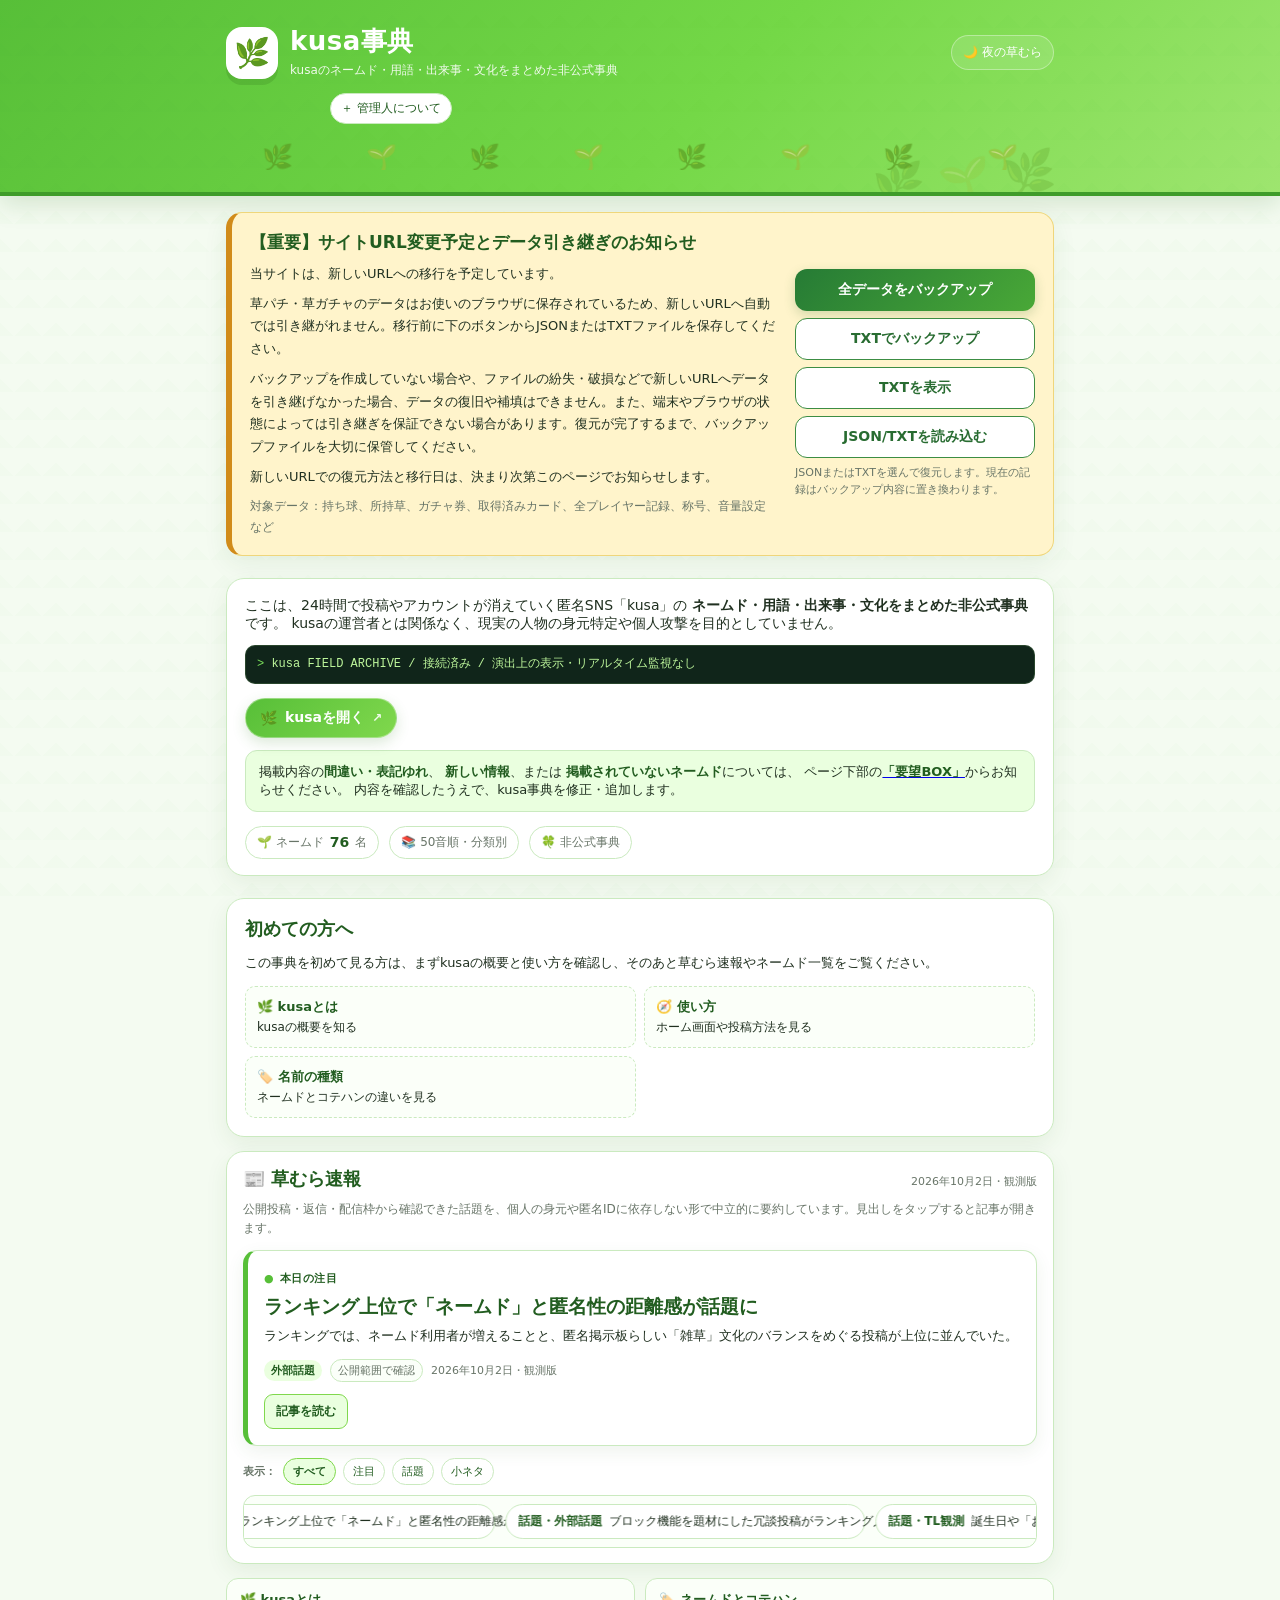
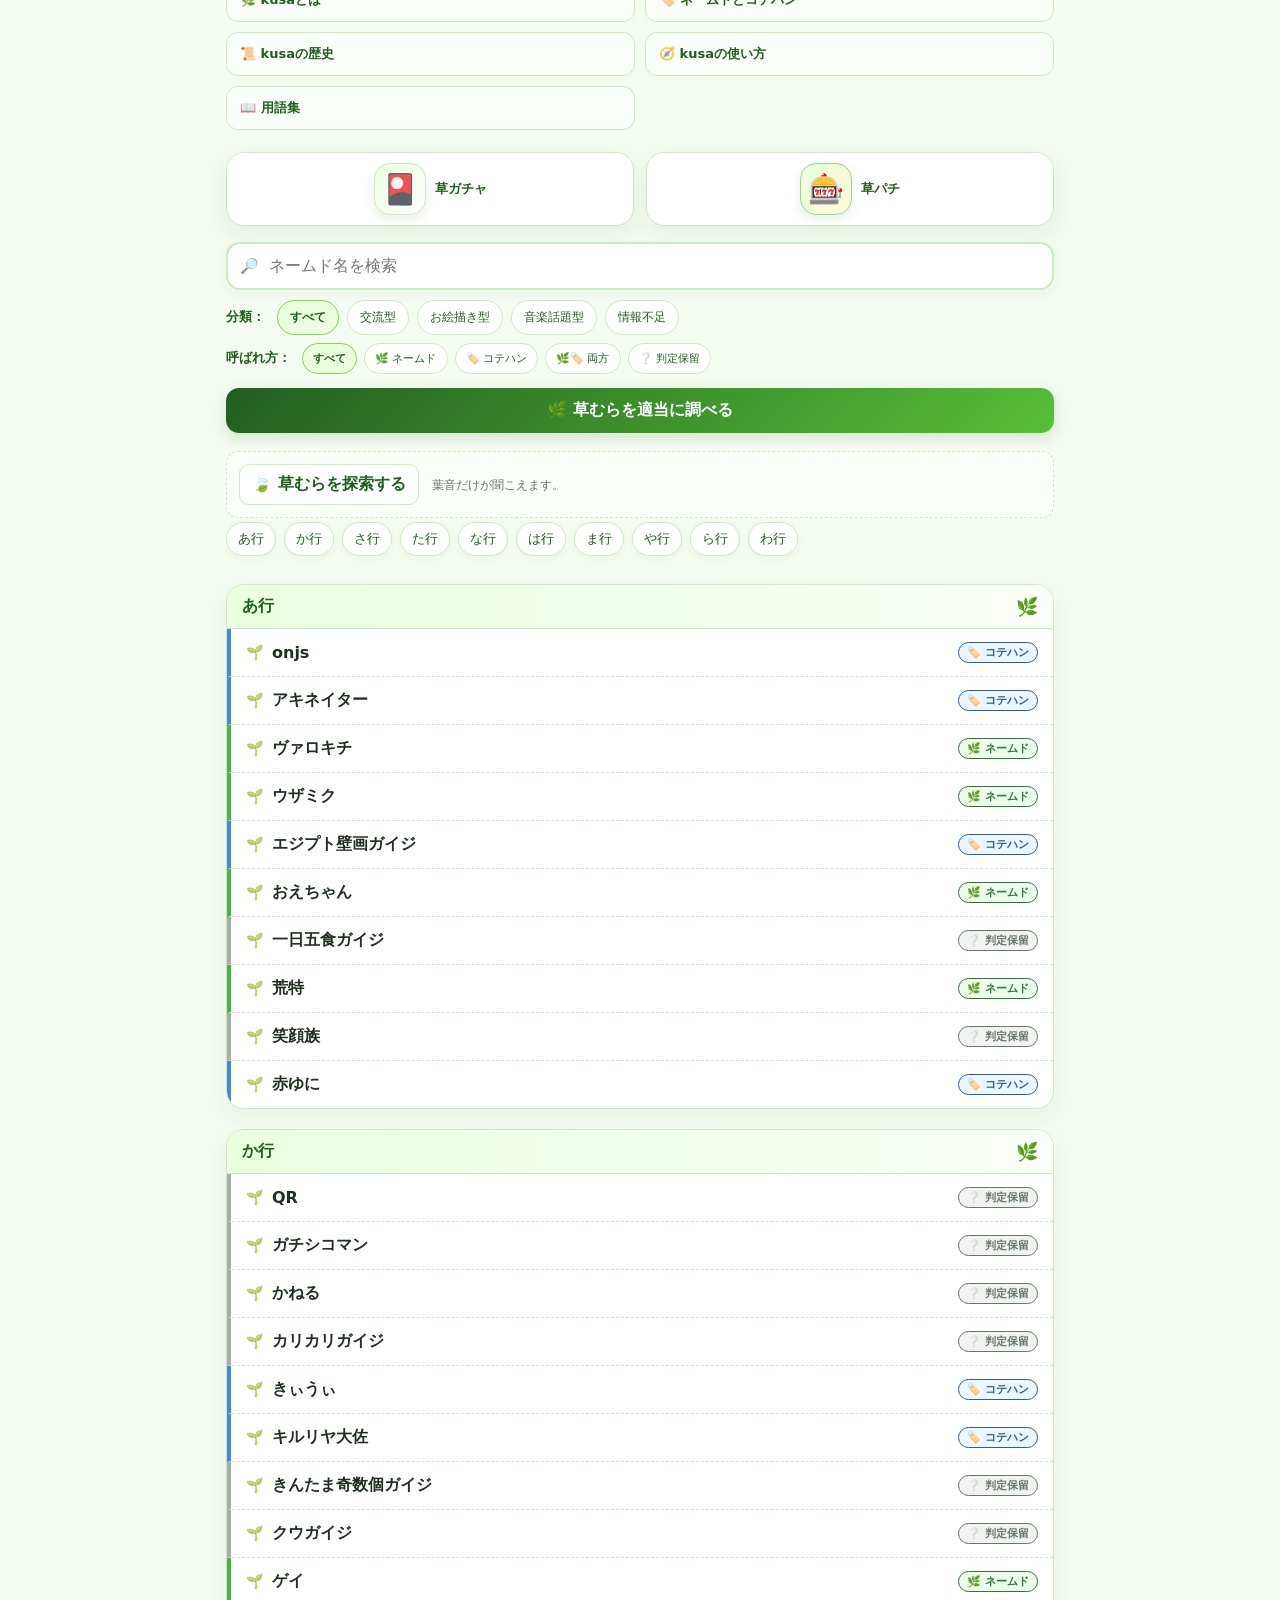
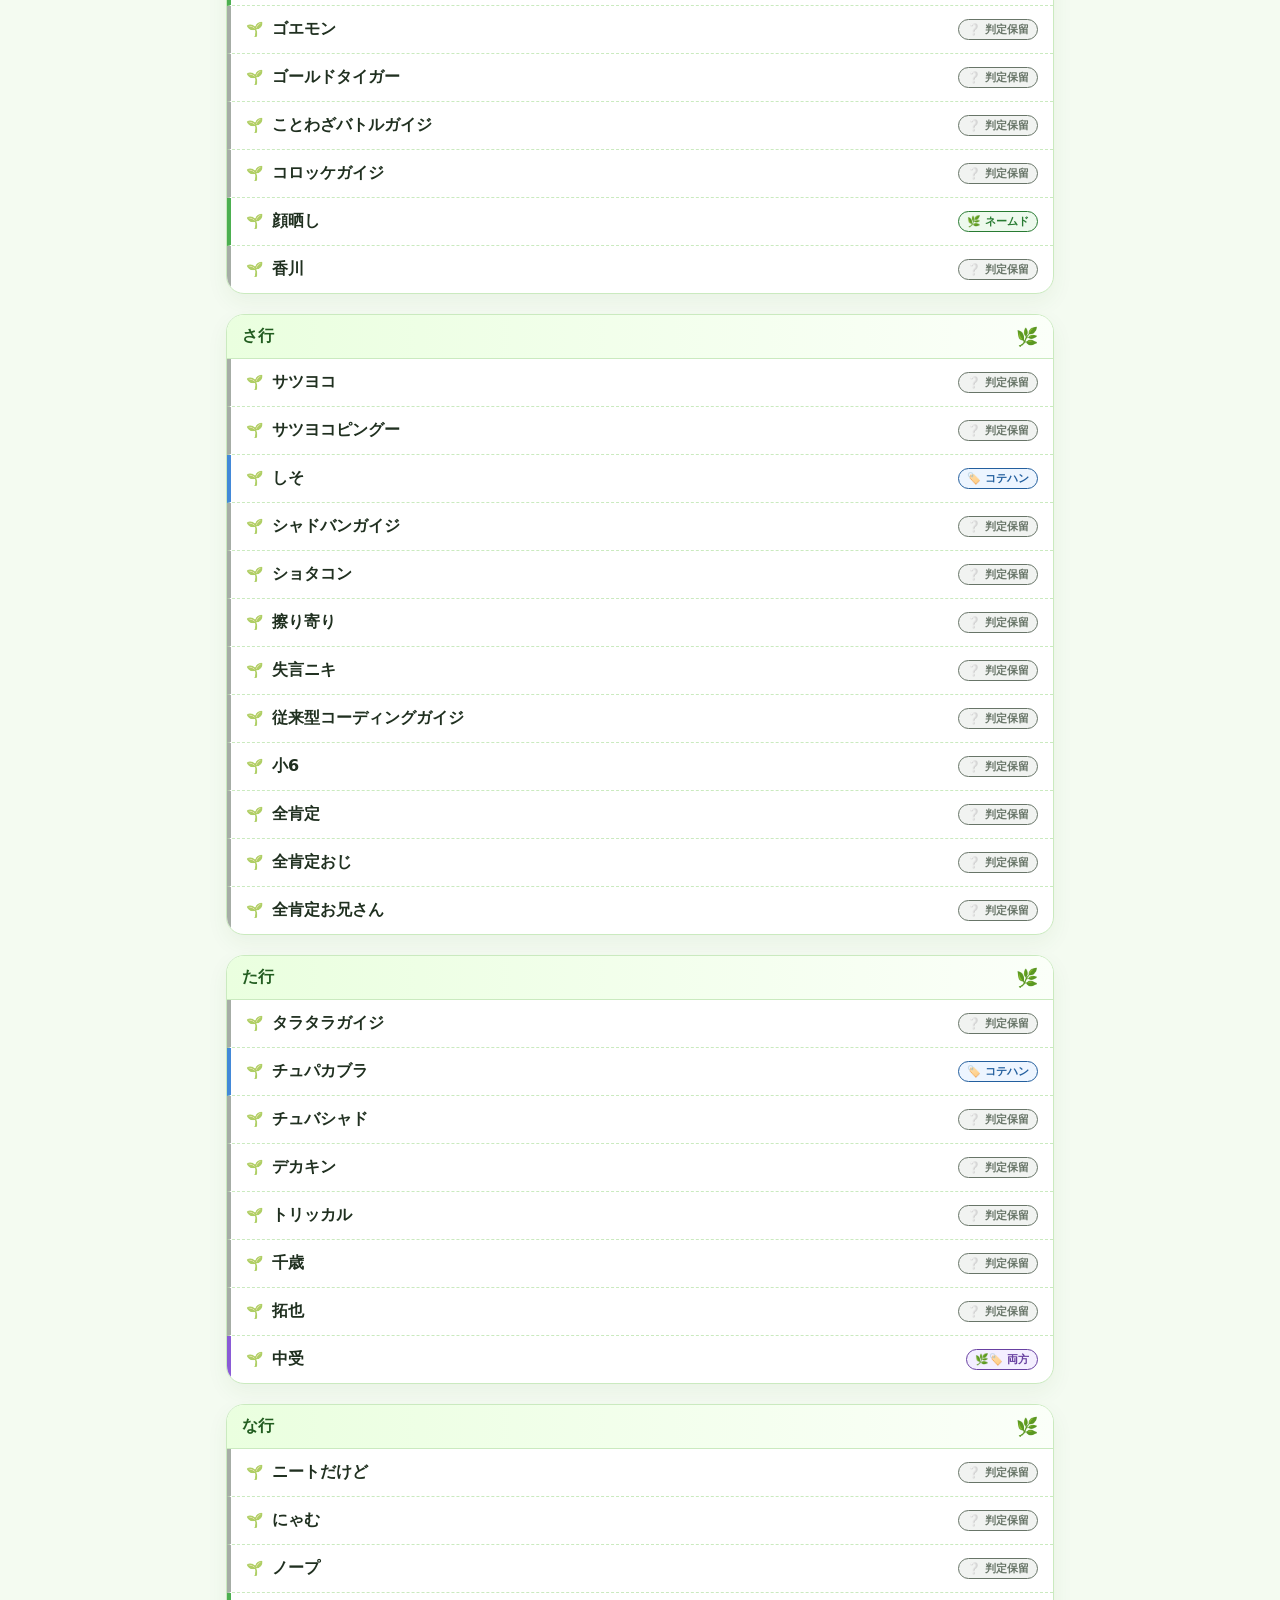
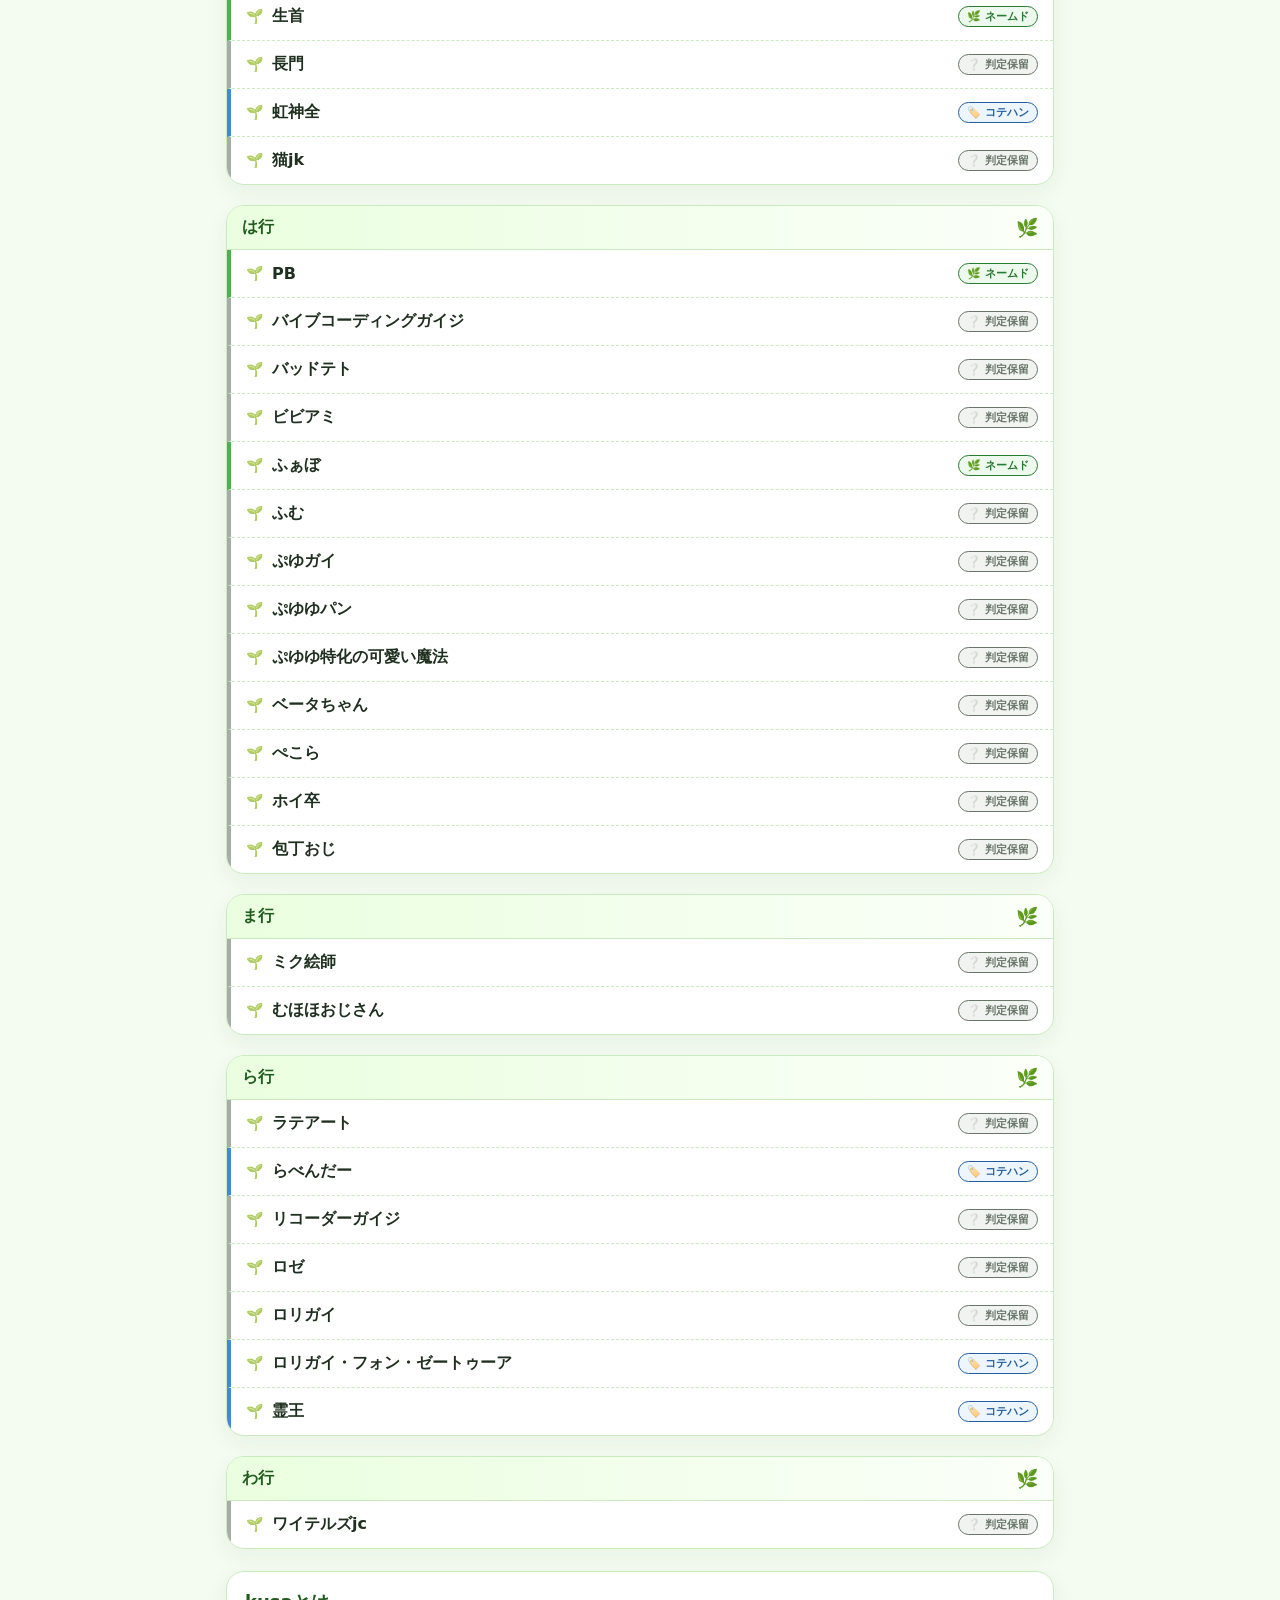
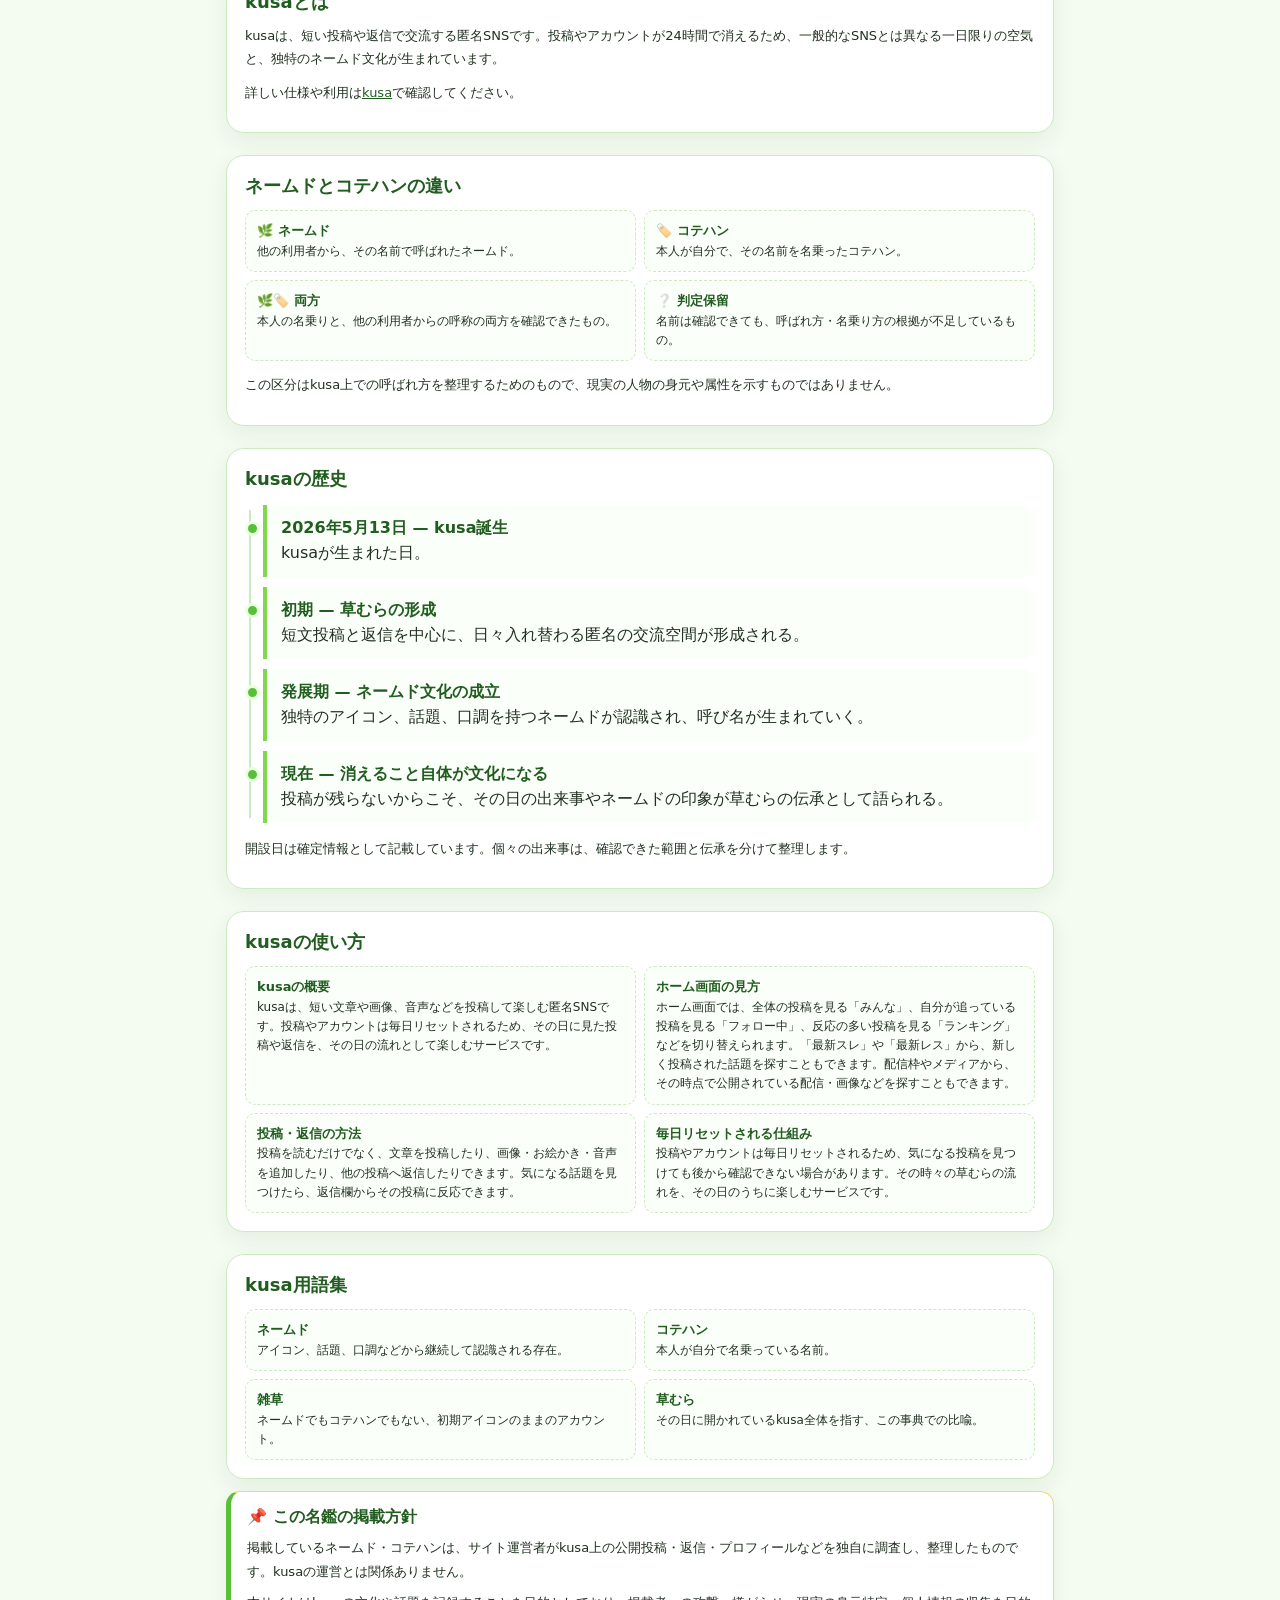
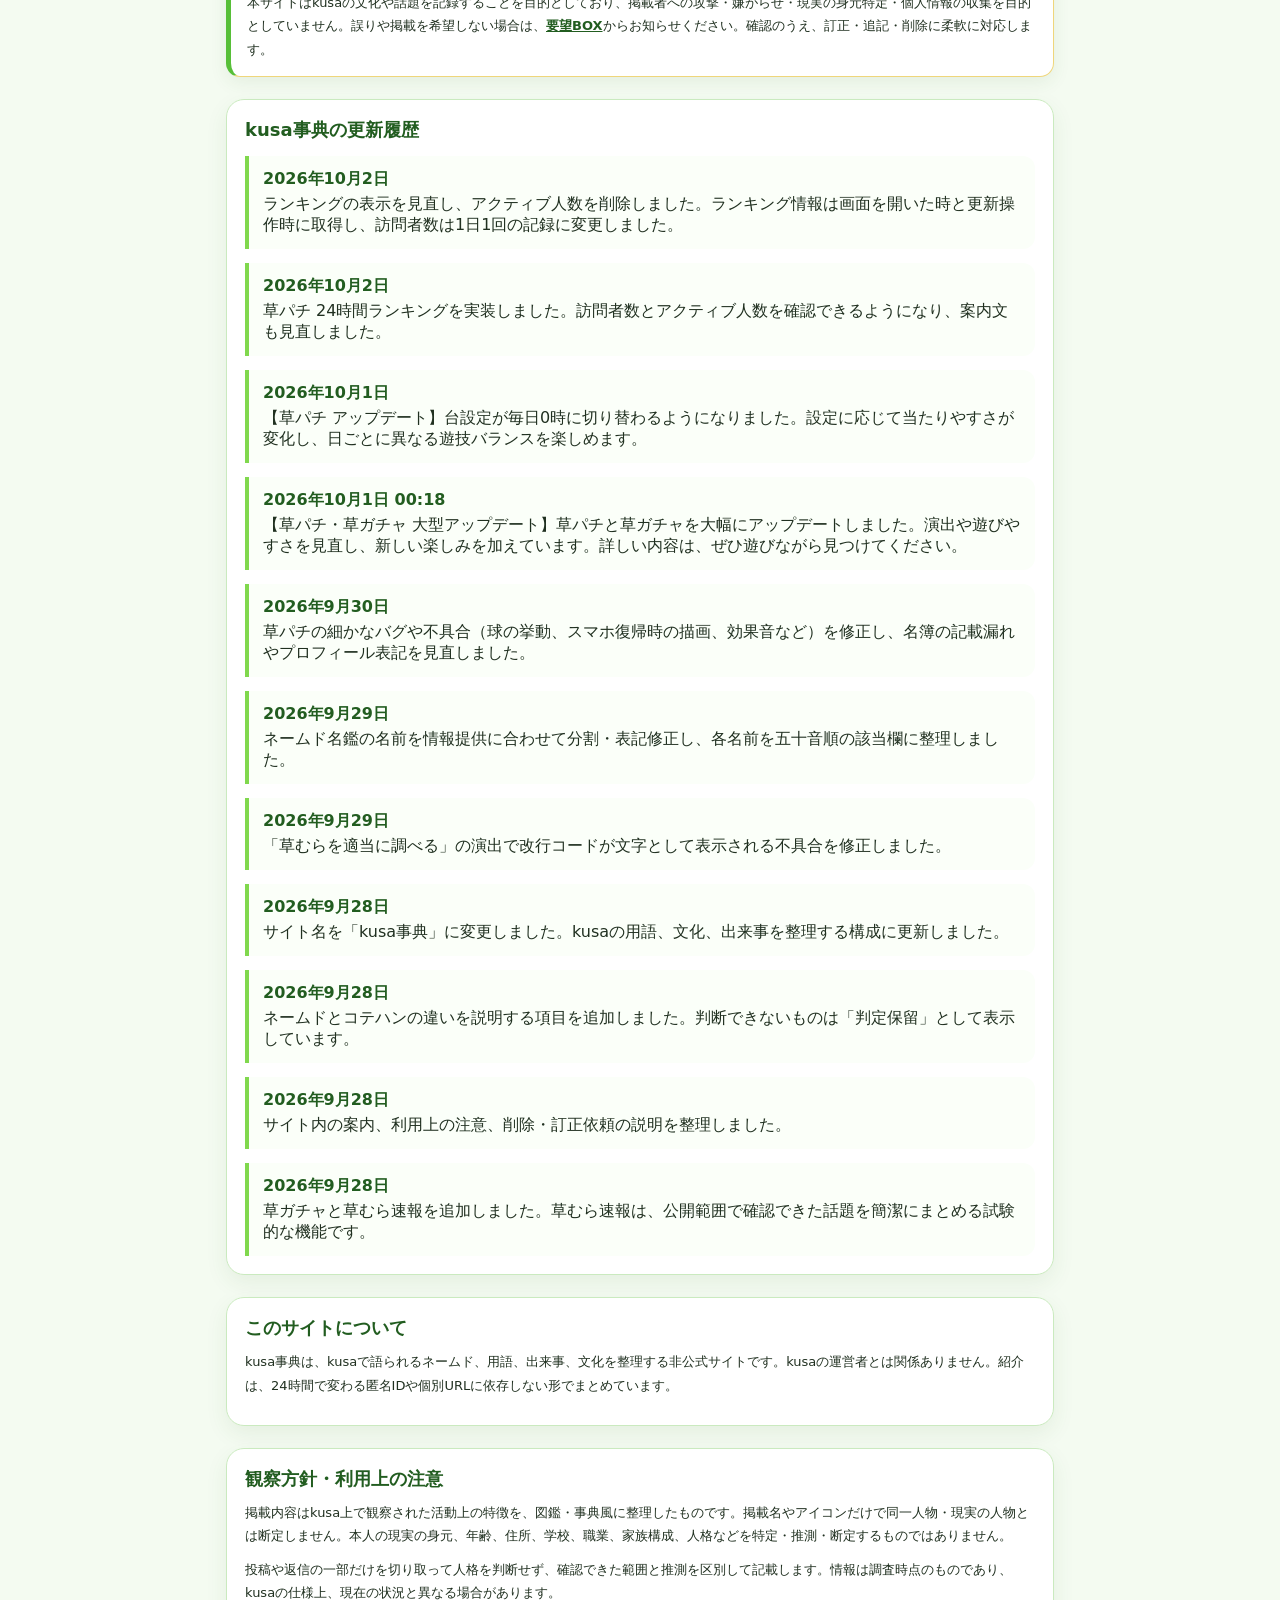
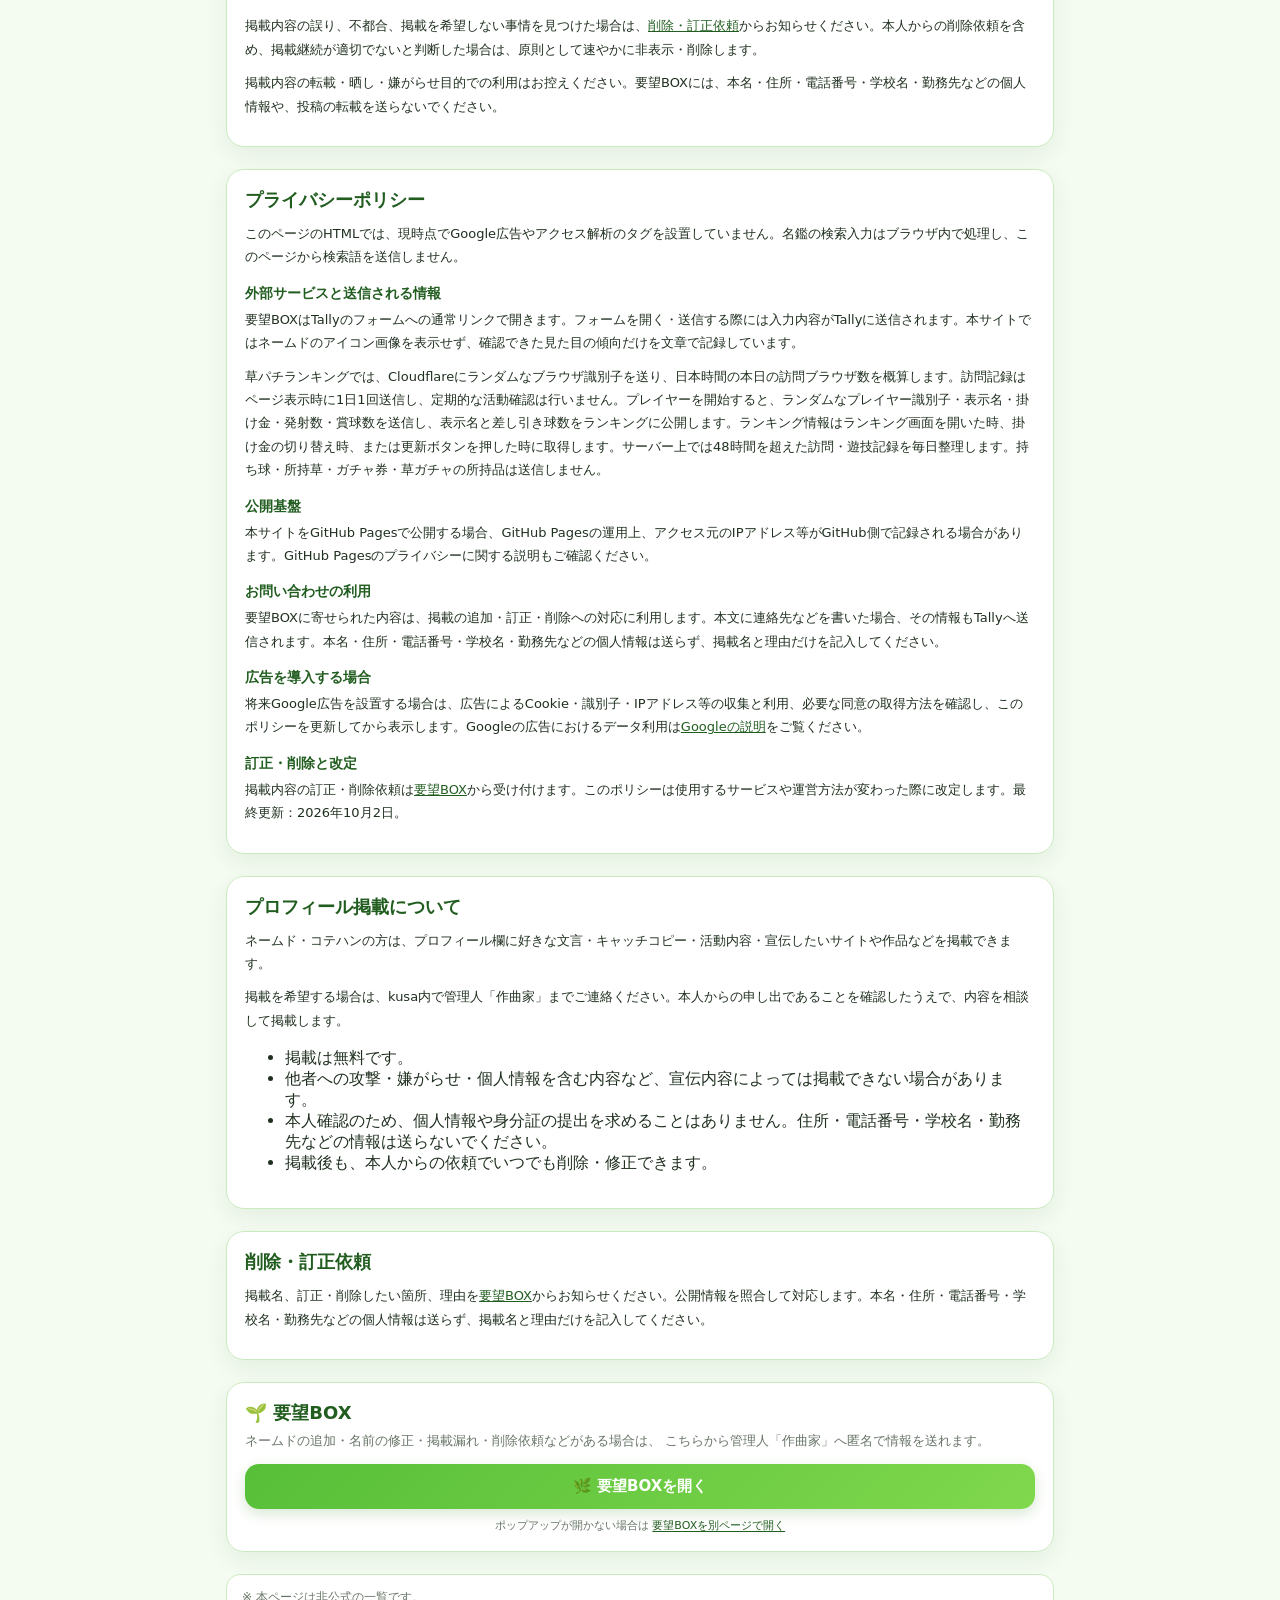
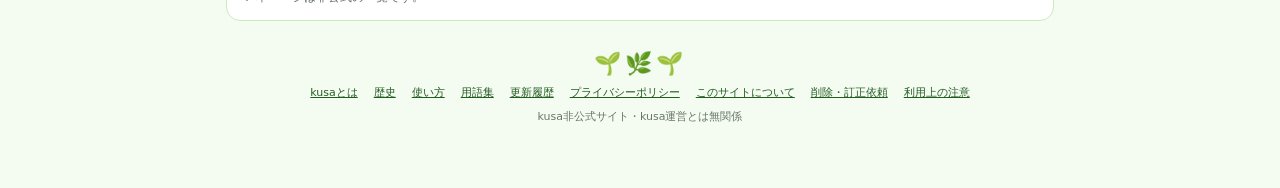
==== kusa_named_directory_final.html @ fa1e23e6 "草パチランキングの通信を簡素化" ====
<!doctype html>
<html lang="ja">
<head>
<meta charset="utf-8">
<meta name="viewport" content="width=device-width,initial-scale=1,viewport-fit=cover">
<meta name="theme-color" content="#62c83a">
<meta name="referrer" content="strict-origin-when-cross-origin">
<title>kusa事典</title>
<link rel="stylesheet" href="kusa-pachi.css">
<link rel="stylesheet" href="assets/gacha-frames/frames.css">
<style>
:root {
  --green:#57bf38;
  --green2:#80d84d;
  --green3:#eaffdf;
  --green4:#d7f7c8;
  --deep:#225d20;
  --ink:#203020;
  --muted:#687568;
  --paper:#f8fff6;
  --page:#f4fbf1;
  --panel:#ffffff;
  --panel-soft:#fbfff9;
  --line:#caeabf;
  --warn:#fff4cb;
  --warn-line:#efd67b;
  --shadow:rgba(50,100,40,.08);
  --pattern:rgba(87,191,56,.12);
  --hero-end:#9ee56f;
  --hero-border:#3f9c2a;
}
:root.night {
  --paper:#101b22;--page:#0b141a;--panel:#14242a;--panel-soft:#172b31;
  --ink:#e5f5df;--muted:#a9c2b1;--deep:#a9ed84;--line:#315b45;
  --green3:#19372d;--green4:#214b38;--warn:#3e3820;--warn-line:#806d29;
}

*{box-sizing:border-box}
html{scroll-behavior:smooth;color-scheme:light}
body{margin:0;background:var(--page);color:var(--ink);font-family:system-ui,-apple-system,"Segoe UI",sans-serif;overflow-x:hidden}
html.night{color-scheme:dark}
body::before{
  content:"";
  position:fixed;inset:0;pointer-events:none;opacity:.14;
  background-image:
    linear-gradient(45deg, var(--pattern) 25%, transparent 25%),
    linear-gradient(-45deg, var(--pattern) 25%, transparent 25%);
  background-size:28px 28px;
}
.wrap{max-width:860px;margin:0 auto;padding:0 16px 64px;position:relative}
.hero{
  background:linear-gradient(135deg,var(--green),#74d847 55%,var(--hero-end));
  color:white;
  border-bottom:4px solid var(--hero-border);
  box-shadow:0 8px 24px rgba(62,125,42,.18);
}
.night .hero{background:linear-gradient(135deg,#102e35,#193f3c 55%,#273b4f);border-bottom-color:#69c985}
.hero-inner{
  max-width:860px;margin:auto;padding:26px 16px 22px;position:relative;overflow:hidden;
}
.hero-inner::after{
  content:"🌿 🌱 🌿";
  position:absolute;right:14px;bottom:-12px;font-size:42px;opacity:.25;
  transform:rotate(-6deg);
}
.grass-field{height:34px;display:flex;align-items:flex-end;justify-content:space-around;overflow:hidden;margin-top:12px;opacity:.65}
.grass-field span{display:block;color:#d8ffb9;font-size:25px;line-height:1;transform-origin:bottom center;animation:grass-sway 3.4s ease-in-out infinite alternate}
.grass-field span:nth-child(2n){animation-delay:-1.2s;animation-duration:4.1s}
.grass-field span:nth-child(3n){animation-delay:-2.1s;animation-duration:2.8s}
@keyframes grass-sway{from{transform:rotate(-5deg) translateY(2px)}to{transform:rotate(6deg) translateY(-2px)}}
.logo{display:flex;align-items:center;gap:12px}
.logo-mark{
  width:52px;height:52px;border-radius:16px;background:white;color:var(--green);
  display:grid;place-items:center;font-size:29px;
  box-shadow:0 6px 0 rgba(50,119,31,.22);
}
.logo h1{margin:0;font-size:26px;line-height:1.2;letter-spacing:.02em}
.logo p{margin:5px 0 0;font-size:12px;opacity:.9}
.intro-card{
  margin-top:22px;background:var(--panel);
  border:1px solid var(--line);border-radius:18px;padding:18px 18px 16px;
  box-shadow:0 8px 24px var(--shadow);
}
.intro-card p{margin:0;color:var(--ink);font-size:14px}
.migration-notice{display:grid;grid-template-columns:minmax(0,1fr) auto;align-items:center;gap:18px;margin:16px auto 0;padding:17px 18px;max-width:860px;background:var(--warn);border:1px solid var(--warn-line);border-left:6px solid #d18b19;border-radius:16px;box-shadow:0 8px 24px var(--shadow)}
.migration-notice h2{margin:0 0 8px;color:var(--deep);font-size:17px;line-height:1.45}
.migration-notice p{margin:0;color:var(--ink);font-size:13px;line-height:1.75}
.migration-notice p+p{margin-top:7px}
.migration-notice .migration-data{color:var(--muted);font-size:12px}
.migration-action{display:grid;justify-items:stretch;gap:7px;min-width:190px;max-width:240px}
.migration-backup-button{border:0;border-radius:12px;padding:12px 15px;background:linear-gradient(135deg,#267b35,#49a837);color:#fff;font:inherit;font-size:14px;font-weight:900;cursor:pointer;box-shadow:0 4px 12px rgba(35,112,35,.2)}
.migration-backup-button:hover{filter:brightness(1.06)}
.migration-backup-button:focus-visible{outline:3px solid #235b22;outline-offset:3px}
.migration-restore-button{border:1px solid #3c8d43;border-radius:12px;padding:11px 14px;background:#fff;color:#286c31;font:inherit;font-size:14px;font-weight:850;cursor:pointer}
.migration-restore-button:hover{background:#f2faef}
.migration-restore-button:focus-visible{outline:3px solid #235b22;outline-offset:3px}
.migration-file-input{position:absolute;width:1px;height:1px;padding:0;margin:-1px;overflow:hidden;clip:rect(0,0,0,0);white-space:nowrap;border:0}
.migration-action-note,.migration-backup-status{font-size:11px!important;line-height:1.5!important;color:var(--muted)!important}
.migration-backup-status:empty{display:none}
.backup-preview-link{display:inline-block;margin-top:6px;padding:7px 10px;border:1px solid #3c8d43;border-radius:9px;background:#fff;color:#286c31!important;font-weight:800;text-decoration:none}
.backup-preview-link:focus-visible{outline:3px solid #235b22;outline-offset:2px}
.policy-banner{margin-top:12px;padding:15px 16px;background:var(--panel);border:1px solid var(--warn-line);border-left:5px solid var(--green);border-radius:14px;box-shadow:0 6px 18px var(--shadow)}
.policy-banner h2{margin:0 0 8px;color:var(--deep);font-size:16px}
.policy-banner p{margin:0;color:var(--ink);font-size:13px;line-height:1.8}
.policy-banner p+p{margin-top:8px}
.policy-banner a{color:var(--deep);font-weight:800}
.archive-console{margin-top:12px;padding:10px 12px;border-radius:10px;background:#10251a;color:#bdf69b;font:12px/1.6 ui-monospace,SFMono-Regular,Consolas,monospace;box-shadow:inset 0 0 0 1px rgba(180,255,150,.15)}
.archive-console::before{content:"> ";color:#7ee45d}
.theme-button{border:1px solid rgba(255,255,255,.35);border-radius:999px;background:rgba(255,255,255,.12);color:#fff;padding:8px 11px;font:inherit;font-size:12px;cursor:pointer}
.theme-button:hover{background:rgba(255,255,255,.22)}
.contact{
  margin-top:12px;padding:12px 13px;border-radius:12px;
  background:var(--green3);border:1px solid var(--line);
  color:var(--ink);font-size:13px;
}
.contact strong{color:var(--deep)}
.stats{
  display:flex;gap:10px;align-items:center;flex-wrap:wrap;margin-top:14px
}
.stat-pill{
  display:inline-flex;gap:6px;align-items:center;
  background:var(--panel);border:1px solid var(--line);border-radius:999px;
  padding:7px 11px;font-size:12px;color:var(--muted);
}
.stat-pill strong{color:var(--deep);font-size:14px}
.search-box{
  margin:16px 0 10px;position:relative;
}
.search-box::before{
  content:"🔎";position:absolute;left:14px;top:50%;transform:translateY(-50%);
  font-size:15px;opacity:.65;
}
.search-box input{
  width:100%;border:2px solid var(--line);background:var(--panel);color:var(--ink);
  border-radius:14px;padding:13px 14px 13px 41px;font-size:16px;outline:none;
  box-shadow:0 4px 12px rgba(60,120,40,.05);
}
.search-box input:focus{
  border-color:var(--green2);
  box-shadow:0 0 0 4px rgba(87,191,56,.12);
}
.kana-nav{
  display:flex;gap:8px;overflow-x:auto;padding:4px 0 8px;scrollbar-width:none
}
.kana-nav::-webkit-scrollbar{display:none}
.kana-nav a{
  flex:0 0 auto;text-decoration:none;color:var(--deep);background:var(--panel);
  border:1px solid var(--line);padding:7px 11px;border-radius:999px;font-size:13px;
  box-shadow:0 2px 7px rgba(70,120,50,.05);
}
.kana-nav a:hover{background:var(--green3);border-color:var(--green2)}
.section{
  margin-top:20px;background:var(--panel);
  border:1px solid var(--line);border-radius:18px;overflow:hidden;
  box-shadow:0 8px 22px rgba(50,100,40,.06);
}
.section-title{
  display:flex;align-items:center;justify-content:space-between;
  padding:11px 15px;background:linear-gradient(90deg,var(--green3),var(--panel-soft));
  color:var(--deep);font-weight:800;border-bottom:1px solid var(--line);
}
.mini-grass{font-size:18px}
.name-list{list-style:none;margin:0;padding:0}
.named-item{
  display:flex;align-items:center;gap:9px;
  padding:13px 15px;border-bottom:1px dashed var(--line);font-size:16px;
  transition:.15s ease;
}
.named-item:last-child{border-bottom:0}
.named-item:hover{background:var(--panel-soft);transform:translateX(2px)}
.leaf{font-size:14px;opacity:.78}
.name{word-break:break-word;flex:1;font-weight:600}
.note{
  margin-top:22px;padding:14px 15px;background:var(--panel);
  border:1px solid var(--line);border-radius:14px;color:var(--muted);font-size:12px
}
.footer-grass{font-size:22px;letter-spacing:4px;margin-bottom:6px}
footer{margin-top:30px;text-align:center;color:var(--muted);font-size:11px}
.empty{display:none;color:var(--muted);padding:30px 6px;text-align:center}
.named-item{cursor:pointer}
.named-item:focus-visible{outline:3px solid rgba(87,191,56,.35);outline-offset:-3px}
.named-item.type-named{border-left:4px solid #4caf50}
.named-item.type-handle{border-left:4px solid #4389d8}
.named-item.type-both{border-left:4px solid #8a5bd6}
.named-item.type-unknown{border-left:4px solid #a6ada6}
.type-badge{display:inline-flex;align-items:center;gap:3px;flex:0 0 auto;border-radius:999px;padding:4px 8px;font-size:11px;font-weight:800;line-height:1;border:1px solid currentColor;white-space:nowrap}
.type-badge.type-named{color:#287b32;background:#edf9ed}
.type-badge.type-handle{color:#235f9e;background:#edf5ff}
.type-badge.type-both{color:#6840a1;background:#f4efff}
.type-badge.type-unknown{color:#687568;background:#f1f3f1}
.detail-title-wrap{display:flex;align-items:center;gap:9px;flex-wrap:wrap}
.detail-type-badge{font-size:11px}
.detail-modal{position:fixed;inset:0;z-index:10;display:none;place-items:center;padding:18px;background:rgba(24,55,20,.42)}
.detail-modal.is-open{display:grid}
.detail-panel{width:min(620px,100%);max-height:min(760px,92vh);overflow:auto;background:var(--panel);border:1px solid var(--line);border-radius:20px;box-shadow:0 18px 55px rgba(20,65,18,.25)}
.detail-panel.is-revealing{animation:card-reveal .45s cubic-bezier(.2,.8,.2,1) both}
@keyframes card-reveal{from{opacity:0;transform:perspective(900px) rotateX(-10deg) translateY(18px) scale(.97)}to{opacity:1;transform:perspective(900px) rotateX(0) translateY(0) scale(1)}}
.detail-head{display:flex;align-items:center;justify-content:space-between;gap:12px;padding:16px 18px;background:linear-gradient(90deg,var(--green3),var(--panel-soft));border-bottom:1px solid var(--line)}
.detail-head h2{margin:0;color:var(--deep);font-size:21px}
.detail-close{border:0;background:transparent;color:var(--deep);font-size:24px;line-height:1;cursor:pointer;padding:4px 7px;border-radius:9px}
.detail-close:hover{background:var(--green4)}
.detail-body{padding:18px;color:var(--ink)}
.detail-label{margin:0 0 7px;color:var(--deep);font-weight:800;font-size:13px}
.detail-text{margin:0 0 18px;white-space:pre-wrap;line-height:1.75;color:var(--muted)}
.info-card{margin-top:22px;padding:18px;background:var(--panel);border:1px solid var(--line);border-radius:18px;box-shadow:0 8px 22px var(--shadow)}
.info-card h2{margin:0 0 10px;color:var(--deep);font-size:18px}
.info-card h3{margin:16px 0 5px;color:var(--deep);font-size:14px}
.info-card p{margin:0 0 10px;color:var(--ink);font-size:13px;line-height:1.8}
.info-card a,.detail-body a{color:var(--deep);overflow-wrap:anywhere}
.footer-links{display:flex;justify-content:center;gap:8px 16px;flex-wrap:wrap;margin:9px 0}
.footer-links a{color:var(--deep)}
.site-map{display:grid;grid-template-columns:repeat(2,minmax(0,1fr));gap:10px;margin-top:14px}
.site-map a{display:block;padding:12px 13px;border:1px solid var(--line);border-radius:12px;background:var(--panel-soft);color:var(--deep);text-decoration:none;font-weight:700;font-size:13px}
.site-map a:hover{background:var(--green3);border-color:var(--green2)}
.era{margin:14px 0 0;padding:13px 14px;border-left:4px solid var(--green2);background:var(--panel-soft);border-radius:0 12px 12px 0}
.era strong{display:block;color:var(--deep);margin-bottom:4px}
.term-grid{display:grid;grid-template-columns:repeat(2,minmax(0,1fr));gap:8px;margin-top:12px}
.term-grid div{padding:10px 11px;border:1px dashed var(--line);border-radius:10px;background:var(--panel-soft);font-size:12px;line-height:1.6}
.term-grid a{display:block;padding:10px 11px;border:1px dashed var(--line);border-radius:10px;background:var(--panel-soft);color:var(--ink);font-size:12px;line-height:1.6;text-decoration:none}
.term-grid a:hover{background:var(--green3);border-color:var(--green2)}
.term-grid strong{display:block;color:var(--deep);font-size:13px}
.filter-bar{display:flex;gap:8px;align-items:center;flex-wrap:wrap;margin:10px 0 4px}
.type-filter-bar{display:flex;gap:7px;align-items:center;flex-wrap:wrap;margin:8px 0 4px}
.type-filter-bar .filter-button{font-size:11px;padding:7px 10px}
.filter-button{border:1px solid var(--line);background:var(--panel);color:var(--deep);border-radius:999px;padding:8px 12px;font:inherit;font-size:12px;cursor:pointer}
.filter-button:hover,.filter-button.is-active{background:var(--green3);border-color:var(--green2);font-weight:800}
.random-button{margin:10px 0 4px;width:100%;border:0;border-radius:13px;padding:12px 14px;font:inherit;font-weight:800;color:#fff;background:linear-gradient(135deg,var(--deep),var(--green));cursor:pointer;box-shadow:0 5px 14px rgba(61,135,42,.18)}
.random-button:hover{filter:brightness(1.06);transform:translateY(-1px)}
.history-track{position:relative;margin-top:14px;padding-left:18px}
.history-track::before{content:"";position:absolute;left:4px;top:5px;bottom:5px;width:2px;background:var(--line)}
.history-track .era{position:relative;margin-top:10px}
.history-track .era::before{content:"";position:absolute;left:-22px;top:16px;width:9px;height:9px;border-radius:50%;background:var(--green);border:3px solid var(--green3)}
.scroll-reveal{opacity:0;transform:translateY(14px);transition:opacity .45s ease,transform .45s ease}
.scroll-reveal.is-visible{opacity:1;transform:none}
.explore-box{margin-top:14px;padding:12px;border:1px dashed var(--line);border-radius:12px;background:var(--panel-soft)}
.explore-button{border:1px solid var(--line);border-radius:10px;background:var(--panel);color:var(--deep);padding:9px 12px;font:inherit;font-weight:800;cursor:pointer}
.explore-button:hover{background:var(--green3)}
.explore-message{display:inline-block;margin-left:8px;color:var(--muted);font-size:12px}
.gacha-card{margin-top:22px;padding:18px;background:var(--panel);border:1px solid var(--line);border-radius:18px;box-shadow:0 8px 22px var(--shadow)}
.gacha-card.is-collapsed{display:flex;align-items:center;justify-content:center;padding:10px}
.gacha-toggle{display:inline-grid;place-items:center;width:52px;height:52px;border:1px solid var(--line);border-radius:16px;background:linear-gradient(135deg,var(--green3),var(--panel));font-size:29px;cursor:pointer;box-shadow:0 4px 12px rgba(60,120,40,.12);transition:transform .15s ease,box-shadow .15s ease}
.gacha-toggle:hover{transform:translateY(-2px);box-shadow:0 7px 16px rgba(60,120,40,.18)}
.gacha-toggle:focus-visible{outline:3px solid rgba(87,191,56,.3);outline-offset:3px}
.gacha-toggle-label{margin-left:9px;color:var(--deep);font-size:13px;font-weight:800}
.gacha-panel{width:100%}
.gacha-close{float:right;border:0;background:transparent;color:var(--deep);font-size:22px;line-height:1;cursor:pointer;padding:2px 6px;border-radius:8px}
.gacha-close:hover{background:var(--green4)}
.gacha-card h2{margin:0 0 6px;color:var(--deep);font-size:18px}
.gacha-card p{margin:0;color:var(--muted);font-size:13px;line-height:1.7}
.gacha-button{width:100%;margin-top:13px;border:0;border-radius:14px;padding:13px 16px;font:inherit;font-weight:800;font-size:15px;color:#fff;background:linear-gradient(135deg,#2c8b4d,#75c94a);cursor:pointer;box-shadow:0 5px 14px rgba(61,135,42,.18);transition:transform .15s ease,filter .15s ease,opacity .15s ease}
.gacha-button:hover:not(:disabled){transform:translateY(-1px);filter:brightness(1.04)}
.gacha-button:disabled{cursor:not-allowed;opacity:.55;box-shadow:none}
.gacha-timer{display:block;margin-top:9px;text-align:center;color:var(--muted);font-size:12px}
.gacha-result{margin-top:14px;min-height:20px}
.gacha-result:empty{display:none}
.gacha-result-card{position:relative;padding:17px 16px;border:2px solid var(--line);border-radius:16px;background:var(--panel-soft);overflow:hidden}
.gacha-result-card.is-revealing{animation:gacha-reveal .5s cubic-bezier(.2,.8,.2,1) both}
@keyframes gacha-reveal{from{opacity:0;transform:scale(.94) rotate(-1deg)}to{opacity:1;transform:none}}
.gacha-result-card::after{content:"";position:absolute;inset:-40%;background:linear-gradient(115deg,transparent 42%,rgba(255,255,255,.45) 50%,transparent 58%);transform:translateX(-55%) rotate(8deg);animation:card-shine 1.1s ease-out both;pointer-events:none}
@keyframes card-shine{to{transform:translateX(55%) rotate(8deg)}}
.gacha-result-card.rarity-N{border-color:#b8d5b1}
.gacha-result-card.rarity-R{border-color:#77a9df}
.gacha-result-card.rarity-SR{border-color:#a682d7;box-shadow:0 0 0 3px rgba(138,91,214,.08)}
.gacha-result-card.rarity-SSR{border-color:#d9ae3c;box-shadow:0 0 0 3px rgba(217,174,60,.12)}
.gacha-result-card.rarity-UR{border-color:#c36bc5;box-shadow:0 0 0 3px rgba(195,107,197,.14)}
.gacha-result-card.rarity-GODR{border-color:#e5a51f;box-shadow:0 0 0 4px rgba(229,165,31,.2),0 0 24px rgba(255,207,77,.24);background:linear-gradient(135deg,#fff8d9,#fff1b8)}
.gacha-god-overlay{position:fixed;inset:0;z-index:80;display:grid;place-items:center;overflow:hidden;background:radial-gradient(circle at center,rgba(255,248,205,.98) 0%,rgba(255,208,61,.94) 28%,rgba(111,55,0,.97) 100%);color:#fffdf1;text-align:center;opacity:0;pointer-events:none;transition:opacity .25s ease}
.gacha-god-overlay.is-open{opacity:1;pointer-events:auto}
.gacha-god-overlay.is-puyuyu{background:radial-gradient(circle at center,#fffde0 0%,#ffe96b 27%,#ffc629 55%,#7c4800 100%);color:#fffef1}
.gacha-god-overlay.is-puyuyu::after{border-color:rgba(255,255,190,.95);box-shadow:0 0 0 20px rgba(255,236,100,.28),0 0 90px 28px rgba(255,238,125,.72)}
.gacha-god-overlay.is-puyuyu .gacha-god-title{color:#fff27a;text-shadow:0 4px 0 #a56300,0 0 22px #fff4a5,0 0 52px #ffe84e}
.gacha-god-overlay.is-puyuyu .gacha-god-emoji{filter:drop-shadow(0 0 26px #fff18c) drop-shadow(0 8px 16px rgba(104,50,0,.38))}
.gacha-god-overlay::before{content:"";position:absolute;inset:-35%;background:conic-gradient(from 0deg,transparent 0 8%,rgba(255,255,255,.72) 10%,transparent 13% 25%,rgba(255,245,170,.65) 28%,transparent 32% 45%,rgba(255,255,255,.55) 48%,transparent 52% 70%,rgba(255,236,125,.7) 74%,transparent 78%);animation:god-rays 3s linear infinite}
.gacha-god-overlay::after{content:"";position:absolute;inset:12%;border:2px solid rgba(255,255,220,.72);border-radius:50%;box-shadow:0 0 0 18px rgba(255,239,137,.16),0 0 70px 20px rgba(255,255,220,.45);animation:god-pulse 1.1s ease-in-out infinite alternate}
.gacha-god-copy{position:relative;z-index:2;padding:28px 22px;text-shadow:0 3px 0 rgba(105,57,0,.38),0 0 24px rgba(255,255,220,.9);animation:god-arrival .8s cubic-bezier(.2,.85,.25,1) both}
.gacha-god-eyebrow{margin:0 0 12px;font-size:clamp(14px,4vw,22px);font-weight:900;letter-spacing:.18em}
.gacha-god-emoji{margin:0;font-size:clamp(74px,24vw,170px);line-height:1;filter:drop-shadow(0 8px 16px rgba(104,50,0,.38))}
.gacha-god-title{margin:18px 0 6px;font-size:clamp(36px,12vw,86px);font-weight:1000;letter-spacing:.08em}
.gacha-god-subtitle{margin:0;font-size:clamp(16px,4.5vw,28px);font-weight:900}
.gacha-god-hint{margin:24px 0 0;font-size:12px;opacity:.86}
.gacha-god-particle{position:absolute;top:-12vh;z-index:3;font-size:clamp(22px,7vw,48px);animation:god-fall var(--fall-duration) linear var(--fall-delay) both;filter:drop-shadow(0 4px 4px rgba(77,40,0,.3));user-select:none}
.gacha-omega-overlay{position:fixed;inset:0;z-index:90;display:grid;place-items:center;overflow:hidden;background:radial-gradient(circle at 50% 45%,#15345c 0%,#07162c 35%,#01040d 78%);color:#f4ffff;text-align:center;opacity:0;pointer-events:none;transition:opacity .5s ease}
.gacha-omega-overlay.is-open{opacity:1;pointer-events:auto}
.gacha-omega-overlay::before{content:"";position:absolute;inset:-40%;background:conic-gradient(from 20deg,transparent 0 8%,rgba(115,203,255,.27) 14%,transparent 21% 34%,rgba(118,255,217,.23) 39%,transparent 48% 60%,rgba(235,247,255,.31) 68%,transparent 76% 100%);animation:omega-orbit 15s linear infinite}
.gacha-omega-overlay::after{content:"";position:absolute;width:min(90vmin,760px);aspect-ratio:1;border:2px solid rgba(160,248,237,.5);border-radius:50%;box-shadow:0 0 0 16px rgba(52,110,178,.12),0 0 95px 24px rgba(107,190,255,.38),inset 0 0 60px rgba(109,255,224,.19);animation:omega-wave 2.3s ease-in-out infinite alternate}
.gacha-omega-copy{position:relative;z-index:2;box-sizing:border-box;width:min(560px,calc(100vw - 36px),82vh);aspect-ratio:1;display:flex;flex-direction:column;align-items:center;justify-content:center;padding:clamp(48px,9vw,72px);color:#f5ffff;text-shadow:0 2px 9px #000,0 0 20px #5bdcff;animation:omega-arrival 1.25s cubic-bezier(.17,.8,.22,1) both}
.gacha-omega-copy .gacha-omega-sigil{font-size:clamp(24px,4vw,37px)}
.gacha-omega-eyebrow{margin:0 0 6px;font-size:clamp(11px,2.2vw,16px);font-weight:900;letter-spacing:.2em;color:#9bffdf}
.gacha-omega-emoji{margin:7px 0 0;font-size:clamp(52px,14vw,112px);line-height:1.1;filter:drop-shadow(0 0 25px #6ef7e6)}
.gacha-omega-title{margin:8px 0 4px;font-size:clamp(25px,7vw,58px);line-height:1.15;font-weight:1000;color:#f5ffff}
.gacha-omega-subtitle{margin:0;font-size:clamp(13px,3vw,22px);font-weight:900;color:#9bffdf}
.gacha-omega-hint{margin:12px 0 0;font-size:clamp(10px,2vw,13px);color:#e2f8ff}
.gacha-omega-particle{position:absolute;top:-15vh;z-index:3;font-size:clamp(20px,5vw,43px);user-select:none;pointer-events:none;filter:drop-shadow(0 0 8px #80d7ff);animation:omega-fall var(--fall-duration) linear var(--fall-delay) both}
.gacha-omega-close{position:absolute;z-index:5;top:16px;right:18px;border:1px solid rgba(213,255,252,.7);border-radius:999px;padding:6px 12px;background:rgba(0,17,34,.75);color:#fff;font:inherit;font-weight:800;cursor:pointer}
@keyframes omega-orbit{to{transform:rotate(360deg)}}
@keyframes omega-wave{to{transform:scale(1.13);opacity:.48}}
@keyframes omega-arrival{from{opacity:0;transform:scale(.25) rotate(-8deg)}50%{opacity:1}to{opacity:1;transform:scale(1) rotate(0)}}
@keyframes omega-fall{from{transform:translate3d(0,-15vh,0) rotate(0);opacity:0}12%{opacity:1}to{transform:translate3d(var(--fall-drift),125vh,0) rotate(540deg);opacity:.88}}
@keyframes god-rays{to{transform:rotate(360deg)}}
@keyframes god-pulse{to{transform:scale(1.08);opacity:.6}}
@keyframes god-arrival{from{opacity:0;transform:scale(.55) translateY(24px)}to{opacity:1;transform:none}}
@keyframes god-fall{from{transform:translate3d(0,-12vh,0) rotate(0deg);opacity:0}12%{opacity:1}to{transform:translate3d(var(--fall-drift),120vh,0) rotate(360deg);opacity:.92}}
@media (prefers-reduced-motion:reduce){
  .gacha-god-overlay{transition:none}
  .gacha-god-overlay::before,.gacha-god-overlay::after,.gacha-god-copy,.gacha-god-particle{animation:none}
  .gacha-god-overlay::before{opacity:.35}
  .gacha-god-particle{top:12%;opacity:.8}
  .gacha-omega-overlay{transition:none}
  .gacha-omega-overlay::before,.gacha-omega-overlay::after,.gacha-omega-copy,.gacha-omega-particle{animation:none}
  .gacha-omega-particle{top:12%;opacity:.7}
}
.gacha-rarity{display:inline-flex;padding:4px 8px;border-radius:999px;font-size:11px;font-weight:900;background:var(--green3);color:var(--deep)}
.rarity-R .gacha-rarity{background:#eaf3ff;color:#235f9e}.rarity-SR .gacha-rarity{background:#f2ebff;color:#6840a1}.rarity-SSR .gacha-rarity{background:#fff5d7;color:#8b6500}.rarity-UR .gacha-rarity{background:linear-gradient(90deg,#e9f8ff,#fff1ff);color:#85458c}.rarity-GODR .gacha-rarity{background:#ffe28a;color:#7c4d00}
.gacha-kind{margin-left:6px;color:var(--muted);font-size:11px}
.gacha-card-title{margin:11px 0 5px;color:var(--deep);font-size:20px;font-weight:900}
.gacha-card-text{margin:0;color:var(--ink);font-size:13px;line-height:1.75}
.gacha-duplicate{margin-top:9px;color:var(--muted);font-size:11px}
.gacha-book{margin-top:16px;padding-top:14px;border-top:1px dashed var(--line)}
.gacha-book-head{display:flex;justify-content:space-between;gap:10px;align-items:baseline;color:var(--deep);font-weight:800;font-size:14px}
.gacha-book-count{color:var(--muted);font-size:11px;font-weight:400}
.gacha-book-grid{display:grid;grid-template-columns:repeat(4,minmax(0,1fr));gap:20px;margin:16px 8px}
.gacha-book-rarity-heading{grid-column:1/-1;margin:8px 0 -6px;padding:0 0 5px;border-bottom:1px dashed var(--line);color:var(--deep);font-size:12px;font-weight:800}
.gacha-book-rarity-heading:first-child{margin-top:0}
.gacha-book-item{width:100%;min-height:70px;padding:8px 6px;border:1px solid var(--line);border-radius:10px;background:var(--panel-soft);color:var(--muted);font:inherit;font-size:11px;text-align:center;cursor:pointer;transition:background-color .15s ease,border-color .15s ease,transform .15s ease}
.gacha-book-item.is-owned{color:var(--deep);font-weight:700}
.gacha-book-item.is-owned:hover{background-color:var(--green3);border-color:var(--green2);transform:translateY(-1px)}
.gacha-book-item.is-owned:focus-visible{outline:3px solid rgba(87,191,56,.28);outline-offset:2px}
.gacha-book-item:disabled{cursor:default}
.gacha-book-emoji{display:block;font-size:20px;line-height:1.2;margin-bottom:4px}
.gacha-book-name{display:block;overflow:hidden;text-overflow:ellipsis;white-space:nowrap}
.gacha-book-item.is-locked{filter:grayscale(1);opacity:.65}
.encounter-overlay{position:fixed;inset:0;z-index:20;display:none;place-items:center;background:rgba(8,28,14,.78);color:#d8ffbd;text-align:center}
.encounter-overlay.is-open{display:grid}
.encounter-copy{font:700 18px/1.8 ui-monospace,SFMono-Regular,Consolas,monospace;white-space:pre-line;text-shadow:0 0 16px rgba(180,255,140,.45)}
.encounter-copy::after{content:"_";animation:blink 1s steps(2,end) infinite}
@keyframes blink{50%{opacity:0}}

body,
.intro-card,
.contact,
.stat-pill,
.search-box input,
.kana-nav a,
.section,
.section-title,
.named-item,
.note {
  transition:background-color .22s ease,color .22s ease,border-color .22s ease,box-shadow .22s ease;
}

.hero-top {
  display:flex;
  align-items:center;
  justify-content:space-between;
  gap:14px;
}

.kusa-link-wrap {
  margin-top:14px;
}

.kusa-link {
  display:inline-flex;
  align-items:center;
  gap:8px;
  text-decoration:none;
  font-weight:800;
  font-size:14px;
  color:#fff;
  background:linear-gradient(135deg,var(--green),var(--green2));
  border:1px solid rgba(255,255,255,.35);
  border-radius:999px;
  padding:10px 14px;
  box-shadow:0 5px 14px rgba(61,135,42,.18);
  transition:transform .15s ease,box-shadow .15s ease,filter .15s ease;
}
.kusa-link:hover {
  transform:translateY(-1px);
  box-shadow:0 7px 18px rgba(61,135,42,.24);
  filter:brightness(1.03);
}
.kusa-link:active {
  transform:translateY(0);
}
.kusa-link:focus-visible {
  outline:3px solid rgba(87,191,56,.25);
  outline-offset:3px;
}
.kusa-link .external {
  font-size:12px;
  opacity:.9;
}

.request-box {
  margin-top:22px;
  padding:18px;
  background:var(--panel);
  border:1px solid var(--line);
  border-radius:18px;
  box-shadow:0 8px 22px var(--shadow);
}
.request-box h2 {
  margin:0 0 7px;
  font-size:18px;
  color:var(--deep);
}
.request-box p {
  margin:0;
  color:var(--muted);
  font-size:13px;
}
.request-button {
  display:block;
  width:100%;
  margin-top:14px;
  border:0;
  border-radius:14px;
  padding:13px 16px;
  font:inherit;
  font-weight:800;
  font-size:15px;
  color:#fff;
  text-align:center;
  text-decoration:none;
  background:linear-gradient(135deg,var(--green),var(--green2));
  box-shadow:0 5px 14px rgba(61,135,42,.20);
  cursor:pointer;
  transition:transform .15s ease, filter .15s ease, box-shadow .15s ease;
}
.request-button:hover {
  transform:translateY(-1px);
  filter:brightness(1.03);
  box-shadow:0 7px 18px rgba(61,135,42,.25);
}
.request-button:active {
  transform:translateY(0);
}
.request-button:focus-visible {
  outline:3px solid rgba(87,191,56,.25);
  outline-offset:3px;
}
.request-sub {
  display:block;
  margin-top:9px;
  text-align:center;
  font-size:11px;
  color:var(--muted);
}
.request-fallback {
  color:var(--deep);
  text-decoration:underline;
  text-underline-offset:2px;
}
.admin-details{max-width:620px;margin:14px auto 10px;text-align:left;color:var(--muted);font-size:12px}
.admin-details summary{display:inline-block;padding:6px 10px;border:1px solid var(--line);border-radius:999px;color:var(--deep);background:var(--panel);cursor:pointer;list-style:none}
.admin-details summary::-webkit-details-marker{display:none}
.admin-details summary::before{content:'＋';margin-right:4px}
.admin-details[open] summary::before{content:'−'}
.admin-details summary:hover{background:var(--green3);border-color:var(--green2)}
.admin-profile{margin:8px 0 0;padding:12px 14px;border:1px solid var(--line);border-radius:12px;background:var(--panel);line-height:1.8}
.admin-profile p{margin:0}

.news-card{margin-top:14px;padding:15px 16px;background:var(--panel);border:1px solid var(--line);border-radius:18px;box-shadow:0 8px 22px var(--shadow);overflow:hidden}
.news-card-head{display:flex;align-items:baseline;justify-content:space-between;gap:10px;margin-bottom:9px}
.news-card h2{margin:0;color:var(--deep);font-size:18px}
.news-date{color:var(--muted);font-size:11px;white-space:nowrap}
.news-caption{margin:0 0 11px;color:var(--muted);font-size:12px;line-height:1.6}
.news-lead{margin:0 0 12px;padding:16px;border:1px solid var(--line);border-left:5px solid var(--green);border-radius:14px;background:var(--panel);box-shadow:0 6px 18px var(--shadow)}
.news-lead-kicker{display:inline-flex;align-items:center;gap:6px;color:var(--deep);font-size:11px;font-weight:900;letter-spacing:.04em}
.news-lead-kicker::before{content:"●";color:var(--green)}
.news-lead h3{margin:7px 0 5px;color:var(--deep);font-size:19px;line-height:1.45}
.news-lead-summary{margin:0;color:var(--ink);font-size:13px;line-height:1.75}
.news-lead-meta{display:flex;align-items:center;gap:8px;flex-wrap:wrap;margin-top:11px;color:var(--muted);font-size:11px}
.news-category{display:inline-flex;padding:3px 7px;border-radius:999px;background:var(--green3);color:var(--deep);font-weight:800}
.news-confidence{display:inline-flex;padding:3px 7px;border-radius:999px;background:var(--panel-soft);border:1px solid var(--line);color:var(--muted)}
.news-lead-button{margin-top:12px;border:1px solid var(--green2);border-radius:9px;padding:8px 11px;background:var(--green3);color:var(--deep);font:inherit;font-size:12px;font-weight:800;cursor:pointer}
.news-lead-button:hover{background:var(--green4)}
.news-lead-button:focus-visible{outline:3px solid rgba(87,191,56,.28);outline-offset:2px}
.news-filter-bar{display:flex;align-items:center;gap:7px;flex-wrap:wrap;margin:0 0 10px}
.news-filter-label{color:var(--muted);font-size:11px;font-weight:700}
.news-filter-button{border:1px solid var(--line);border-radius:999px;padding:5px 9px;background:var(--panel);color:var(--deep);font:inherit;font-size:11px;cursor:pointer}
.news-filter-button:hover,.news-filter-button.is-active{background:var(--green3);border-color:var(--green2);font-weight:800}
.news-filter-button:focus-visible{outline:3px solid rgba(87,191,56,.28);outline-offset:2px}
.news-ticker{overflow:hidden;border:1px solid var(--line);border-radius:12px;background:var(--panel-soft);padding:8px 0}
.news-track{display:flex;width:max-content;gap:10px;padding:0 10px;transform:translate3d(0,0,0);will-change:transform;touch-action:pan-y;cursor:grab}
.news-track.is-dragging{cursor:grabbing;user-select:none}
.news-item{display:inline-flex;align-items:center;gap:7px;max-width:360px;border:1px solid var(--line);border-radius:999px;padding:8px 12px;background:var(--panel);color:var(--ink);font:inherit;font-size:12px;text-align:left;cursor:pointer;white-space:nowrap}
.news-item:hover{background:var(--green3);border-color:var(--green2)}
.news-item:focus-visible{outline:3px solid rgba(87,191,56,.28);outline-offset:2px}
.news-label{color:var(--deep);font-weight:900}
.news-modal{position:fixed;inset:0;z-index:12;display:none;place-items:center;padding:18px;background:rgba(24,55,20,.42)}
.news-modal.is-open{display:grid}
.news-panel{width:min(620px,100%);max-height:min(760px,92vh);overflow:auto;background:var(--panel);border:1px solid var(--line);border-radius:20px;box-shadow:0 18px 55px rgba(20,65,18,.25)}
.news-panel-head{display:flex;align-items:flex-start;justify-content:space-between;gap:12px;padding:16px 18px;background:linear-gradient(90deg,var(--green3),var(--panel-soft));border-bottom:1px solid var(--line)}
.news-panel-head h2{margin:0;color:var(--deep);font-size:20px;line-height:1.45}
.news-panel-head p{margin:4px 0 0;color:var(--muted);font-size:11px}
.news-panel-close{border:0;background:transparent;color:var(--deep);font-size:24px;line-height:1;cursor:pointer;padding:4px 7px;border-radius:9px}
.news-panel-close:hover{background:var(--green4)}
.news-panel-body{padding:18px;color:var(--ink)}
.news-panel-body p{margin:0 0 13px;line-height:1.85;font-size:14px;white-space:pre-wrap}
.news-modal-meta{display:flex;gap:7px;flex-wrap:wrap;margin:0 0 13px!important;color:var(--muted);font-size:11px!important;white-space:normal!important}
.news-editorial{padding:10px 11px;border-radius:10px;background:var(--panel-soft);color:var(--muted)!important;font-size:11px!important}
.news-related{display:flex;gap:7px;flex-wrap:wrap;margin-top:2px}
.news-related a{display:inline-flex;padding:6px 9px;border:1px solid var(--line);border-radius:999px;background:var(--green3);color:var(--deep);font-size:11px;font-weight:800;text-decoration:none}
.news-related a:hover{background:var(--green4)}
.news-source{color:var(--muted)!important;font-size:11px!important;border-top:1px dashed var(--line);padding-top:12px}

@media (max-width:520px){
  .hero-top{align-items:flex-start;flex-wrap:wrap;gap:10px}
  .logo{min-width:0;flex:1 1 230px}
  .logo > div:last-child{min-width:0}
  .logo p{max-width:250px;line-height:1.45}
  .hero-inner,.wrap{padding-left:13px;padding-right:13px}
  .logo h1{font-size:23px}
  .logo-mark{width:48px;height:48px;font-size:26px}
  .migration-notice{grid-template-columns:1fr;gap:12px;margin-top:13px;padding:14px;border-radius:14px}
  .migration-notice h2{font-size:15px}
  .migration-action{min-width:0;max-width:none;width:100%}
  .migration-backup-button,.migration-restore-button{width:100%;min-height:48px;font-size:15px}
  .intro-card{border-radius:16px}
  .section{border-radius:16px}
  .theme-button{padding:7px 9px;font-size:11px}
  .explore-message{display:block;margin:8px 0 0}
  .named-item{align-items:flex-start}
  .type-badge{font-size:10px;padding:4px 6px}
  .site-map,.term-grid{grid-template-columns:1fr}
  .gacha-book-grid{grid-template-columns:repeat(3,minmax(0,1fr))}
}
@media (prefers-reduced-motion:reduce){
  *,*::before,*::after{animation-duration:.001ms!important;animation-iteration-count:1!important;scroll-behavior:auto!important;transition-duration:.001ms!important}
  .scroll-reveal{opacity:1;transform:none}
  .gacha-result-card::after{display:none}
  .news-track{width:auto;flex-wrap:wrap;transform:none!important;cursor:default}
  .news-item:nth-child(n+4){display:none}
}
.sr-only{position:absolute;width:1px;height:1px;padding:0;margin:-1px;overflow:hidden;clip:rect(0,0,0,0);white-space:nowrap;border:0}
.pachi-center-slot{padding:5px 7px 8px}
.pachi-hold-strip{display:flex;align-items:center;justify-content:center;gap:4px;margin:0 auto 3px;padding:2px 3px;border:1px solid #a47d39;border-radius:7px;background:#0a2524;pointer-events:none}
.pachi-hold-strip>span{color:#d9d1a0;font-size:clamp(6px,1.3vw,8px);font-weight:900;white-space:nowrap}
.pachi-holds{display:flex;justify-content:center;gap:3px}
.pachi-holds i{display:block;width:clamp(11px,3vw,17px);height:clamp(11px,3vw,17px);border:1px solid #678173;border-radius:50%;background:#18362e;box-shadow:inset 0 2px 3px #071c18;transition:background-color .18s,box-shadow .18s}
.pachi-holds i[data-hold="normal"]{border-color:#caff9b;background:#4cd657;box-shadow:0 0 6px #83ff68,inset 0 1px 2px #e6ffc4}
.pachi-holds i[data-hold="chance"]{border-color:#fff3a0;background:#f3d447;box-shadow:0 0 7px #ffdf55,inset 0 1px 2px #fff5c1}
.pachi-holds i[data-hold="hot"]{border-color:#ffbdac;background:#f34d43;box-shadow:0 0 8px #ff5540,inset 0 1px 2px #ffd6bd}
.pachi-holds i[data-hold="kusa"]{border-color:#fff;background:conic-gradient(#ff7373,#ffe55e,#7cfa68,#61ceff,#d98bff,#ff7373);box-shadow:0 0 9px #fff,inset 0 0 3px #fff}
.pachi-holds i.is-consuming{animation:pachi-hold-pulse .38s ease-in-out infinite alternate}
@keyframes pachi-hold-pulse{to{transform:scale(1.18);filter:brightness(1.5)}}
.pachi-omen-meter{display:flex;align-items:center;justify-content:center;gap:4px;margin:4px auto 0;color:#a8d8af;font-size:8px;font-weight:900;letter-spacing:.08em}
.pachi-omen-meter i{display:block;width:18%;max-width:65px;height:5px;border:1px solid #6a9a78;border-radius:8px;background:#17432e;transition:background-color .18s}
.pachi-machine.is-omen-1 .pachi-omen-meter i:first-of-type,.pachi-machine.is-omen-2 .pachi-omen-meter i:nth-of-type(-n+2),.pachi-machine.is-omen-3 .pachi-omen-meter i{background:#91f35e;animation:pachi-meter-pulse .45s ease-in-out infinite alternate}
.pachi-machine.is-omen-2 .pachi-omen-meter i:nth-of-type(-n+2),.pachi-machine.is-omen-3 .pachi-omen-meter i{background:#ffdb5c}
.pachi-machine.is-omen-3 .pachi-omen-meter i:last-of-type{background:#ff7357}
@keyframes pachi-meter-pulse{to{opacity:.42}}
.pachi-board-wrap::after{display:none}
.pachi-machine.is-omen-2 .pachi-center-slot{border-color:#ffdf83}
.pachi-machine.is-omen-3 .pachi-center-slot{border-color:#fff3ac;box-shadow:inset 0 0 0 2px #9b4c22,0 0 12px 3px #ffcc69}
.pachi-machine.is-omen-3 .pachi-marquee{border-color:#ffdb83;box-shadow:inset 0 0 12px #a55c22,0 0 9px #ffda74}
.pachi-reels.is-omen-fast span{animation-duration:.085s}
@media (prefers-reduced-motion:reduce){.pachi-holds i.is-consuming,.pachi-machine.is-omen-1 .pachi-omen-meter i,.pachi-machine.is-omen-2 .pachi-omen-meter i,.pachi-machine.is-omen-3 .pachi-omen-meter i{animation:none}}
.pachi-player-title{display:block;margin-top:2px;color:#a77218;font-size:11px;font-weight:900;letter-spacing:0}
.pachi-title-notice{min-height:1.3em;margin:7px 4px 0;color:#ffeaa2;font-size:11px;font-weight:900;text-align:center}
.pachi-result-modal{position:fixed;z-index:1250;inset:0;display:grid;place-items:center;padding:14px;background:rgba(3,21,15,.8)}
.pachi-result-modal[hidden]{display:none}
.pachi-result-panel{box-sizing:border-box;width:min(620px,100%);max-height:94vh;overflow:auto;padding:18px;border:3px ridge #ead17c;border-radius:19px;background:linear-gradient(160deg,#f8ffed,#e7f8da);color:#214c2a;box-shadow:0 18px 55px #061b16}
.pachi-result-head{display:flex;align-items:flex-start;justify-content:space-between;gap:12px}
.pachi-result-head h3{margin:0;font-size:21px}
.pachi-result-head p{margin:3px 0 0;font-size:11px;color:#526b53}
.pachi-result-head button{border:0;background:transparent;color:#24542d;font-size:27px;cursor:pointer}
.pachi-result-hero{margin:14px 0;padding:14px;border:2px solid #d8b454;border-radius:14px;background:radial-gradient(circle at 50% 0,#4d9568,#1c493b);color:#fff6c8;text-align:center}
.pachi-result-hero small{display:block;font-size:11px;font-weight:800}
.pachi-result-hero strong{display:block;font:900 clamp(32px,8vw,46px)/1.2 ui-monospace,Consolas,monospace}
.pachi-result-grid{display:grid;grid-template-columns:repeat(2,minmax(0,1fr));gap:10px}
.pachi-result-section{padding:12px;border:1px solid #bfd5ac;border-radius:12px;background:#fffef6}
.pachi-result-section h4{margin:0 0 8px;color:#27613d;font-size:14px}
.pachi-result-section dl{display:grid;grid-template-columns:1fr auto;gap:5px 8px;margin:0;font-size:12px}
.pachi-result-section dt{color:#536755}
.pachi-result-section dd{margin:0;font-weight:900;font-variant-numeric:tabular-nums}
.pachi-result-previous{margin:10px 0 0;color:#526b53;font-size:11px;line-height:1.5}
.pachi-result-titles{margin-top:14px;padding-top:12px;border-top:1px dashed #b7c9a5}
.pachi-result-titles h4{margin:0 0 7px;font-size:15px}
.pachi-title-picker{display:flex;align-items:center;gap:8px;font-size:12px;font-weight:800}
.pachi-title-picker select{flex:1;min-width:0;padding:8px;border:1px solid #a9c393;border-radius:8px;background:#fff;color:#254e2c;font:inherit}
.pachi-title-list{display:grid;grid-template-columns:repeat(2,minmax(0,1fr));gap:6px;max-height:210px;overflow:auto;margin-top:10px}
.pachi-title-item{padding:7px 9px;border:1px solid #bdd2ac;border-radius:8px;background:#f7fff0;font-size:11px;line-height:1.35}
.pachi-title-item strong{display:block;color:#2b703e}
.pachi-title-item .pachi-title-rarity{display:inline-block;margin-right:4px;padding:1px 5px;border-radius:5px;font-size:9px;letter-spacing:.03em;background:#e5eee0;color:#4b654b}
.pachi-title-item em{font-style:normal}
.pachi-title-item[data-rarity="R"] .pachi-title-rarity{background:#eaf3ff;color:#235f9e}
.pachi-title-item[data-rarity="SR"] .pachi-title-rarity{background:#f2ebff;color:#6840a1}
.pachi-title-item[data-rarity="SSR"] .pachi-title-rarity{background:#fff5d7;color:#8b6500}
.pachi-title-item[data-rarity="UR"] .pachi-title-rarity{background:linear-gradient(90deg,#e9f8ff,#fff1ff);color:#85458c}
.pachi-title-item[data-rarity="GODR"] .pachi-title-rarity{background:#ffe28a;color:#7c4d00}
.pachi-title-item[data-rarity="Ω"] .pachi-title-rarity{background:linear-gradient(90deg,#ffe88a,#fff,#b9f5ff,#e6b8ff);color:#513c76;box-shadow:0 0 5px rgba(164,105,220,.45)}
.pachi-title-item span{color:#637362}
.pachi-title-item.is-locked{opacity:.55;background:#e8eee4}
.pachi-title-item[data-group="jackpot"]:not(.is-locked){border-color:#d7b859;background:#fff5ce}
.pachi-title-item[data-group="streak"]:not(.is-locked){border-color:#df9a79;background:#fff0e8}
.pachi-result-actions{display:flex;gap:8px;margin-top:14px}
.pachi-result-actions button{flex:1;border:0;border-radius:9px;padding:10px;background:#317b48;color:#fff;font:inherit;font-size:12px;font-weight:900;cursor:pointer}
.pachi-status-grid{display:grid;grid-template-columns:repeat(2,minmax(0,1fr));gap:7px;margin-bottom:7px;text-align:left}
.pachi-status-cell{min-width:0;height:96px;overflow:hidden;padding:7px 9px;border:1px solid rgba(213,244,189,.55);border-radius:9px;background:rgba(3,31,25,.72);box-shadow:inset 0 0 8px rgba(0,0,0,.25)}
.pachi-status-cell .pachi-display-label{display:block;margin-bottom:3px;color:#c7e9bc;font-size:9px;font-weight:800;letter-spacing:.08em}
.pachi-status-cell strong{display:-webkit-box;height:2.6em;overflow:hidden;-webkit-box-orient:vertical;-webkit-line-clamp:2;color:#f4ffe8;font-size:clamp(12px,2.7vw,15px);font-weight:900;line-height:1.3;overflow-wrap:anywhere}
.pachi-status-cell small{display:-webkit-box;height:2.6em;overflow:hidden;margin-top:3px;-webkit-box-orient:vertical;-webkit-line-clamp:2;color:#d5efcd;font-size:10px;font-weight:700;line-height:1.3;overflow-wrap:anywhere}
.pachi-announcement{height:32px;overflow:hidden}
.pachi-mode-readout[data-mode="normal"]{border-color:#91d477;background:rgba(19,85,39,.8)}
.pachi-mode-readout[data-mode="night"]{border-color:#95beff;background:rgba(22,48,114,.85)}
.pachi-mode-readout[data-mode="festival"]{border-color:#ffc075;background:rgba(129,53,22,.85)}
.pachi-mode-readout[data-mode="yaminabe"]{border-color:#d5a4f7;background:rgba(73,37,98,.88)}
.pachi-mode-readout[data-mode="puyuyu"]{border-color:#fff1a2;background:rgba(143,102,13,.9);box-shadow:inset 0 0 10px rgba(255,234,126,.27),0 0 9px rgba(255,227,102,.3)}
.pachi-mode-readout[data-mode="grass-festival"]{border-color:#ffca79;background:rgba(126,49,53,.9)}
.pachi-mode-readout[data-mode="jackpot-festival"]{border-color:#ffe18a;background:rgba(126,77,12,.92)}
.pachi-mode-readout[data-mode="puyuyu"] strong{color:#fff0a2;text-shadow:0 0 8px rgba(255,232,113,.7)}
.pachi-mode-readout[data-mode="night"] strong{color:#d3e4ff}
.pachi-mode-readout[data-mode="festival"] strong{color:#ffe0a8}
.pachi-mode-readout[data-mode="yaminabe"] strong{color:#eddbff}
@media(max-width:560px){.pachi-status-grid{grid-template-columns:repeat(2,minmax(0,1fr));gap:4px}.pachi-status-cell{height:82px;padding:5px 6px}.pachi-status-cell .pachi-display-label{margin-bottom:2px;font-size:8px}.pachi-status-cell strong{font-size:clamp(10px,3vw,12px);line-height:1.2;height:2.4em}.pachi-status-cell small{margin-top:2px;font-size:9px;line-height:1.2;height:2.4em}}
.pachi-combo{display:flex;justify-content:space-between;gap:8px;padding:5px 12px;border-radius:8px;background:#10442f;color:#edffcb;font-size:11px;font-weight:900}
.pachi-machine[data-scene="night"] .pachi-board-wrap{filter:hue-rotate(105deg) brightness(.72)}
.pachi-machine[data-scene="night"] .pachi-display{background:linear-gradient(120deg,#111d47,#25466d)}
.pachi-machine[data-scene="festival"] .pachi-board-wrap,.pachi-machine[data-scene="grass-festival"] .pachi-board-wrap{filter:saturate(1.5) hue-rotate(-20deg)}
.pachi-machine[data-scene="festival"] .pachi-display,.pachi-machine[data-scene="grass-festival"] .pachi-display{background:linear-gradient(120deg,#842b45,#a8511e)}
.pachi-machine[data-scene="yaminabe"] .pachi-board-wrap{filter:hue-rotate(220deg) saturate(.8)}
.pachi-machine[data-scene="yaminabe"] .pachi-display{background:linear-gradient(120deg,#342040,#154744)}
.pachi-machine[data-scene="puyuyu"]{border-color:#e7bb31;background:linear-gradient(110deg,#8e731b,#ffe286 9%,#b47c1d 15%,#9b6b1c 85%,#ffe286 93%,#8e731b);box-shadow:0 14px 0 #73511e,0 22px 28px rgba(74,58,12,.3),inset 0 0 0 3px #fff2a7}
.pachi-machine[data-scene="puyuyu"] .pachi-marquee{background:radial-gradient(circle at 50% 10%,#fff4ac,#dfaf28 63%,#8e621b);color:#553b12}
.pachi-machine[data-scene="puyuyu"] .pachi-display{background:linear-gradient(120deg,#755514,#b48b1b);color:#fff8d7}
.pachi-machine[data-scene="puyuyu"] .pachi-board-wrap{border-color:#ffe080;background:#8e741c}
.pachi-machine[data-scene="puyuyu"] #pachiCanvas{filter:hue-rotate(-70deg) saturate(1.55) brightness(1.22)}
.pachi-machine[data-scene="puyuyu"] .pachi-center-slot{background:radial-gradient(ellipse at 50% 35%,#b18a2b,#463611 78%);color:#fff0a8}
.pachi-machine[data-scene="jackpot-festival"] .pachi-board-wrap{filter:none}
.pachi-machine[data-scene="jackpot-festival"] .pachi-display{background:linear-gradient(120deg,#af7124,#e7b43b)}
.pachi-board-wrap{isolation:isolate}
.pachi-lcd{position:absolute;z-index:0;inset:0;overflow:hidden;pointer-events:none;background:radial-gradient(ellipse at 50% 20%,#306c50 0%,#164633 47%,#092e29 100%);transition:background .45s}
.pachi-lcd::before{content:"";position:absolute;inset:-15%;opacity:.38;background:radial-gradient(circle at 25% 29%,rgba(202,255,171,.28),transparent 26%),radial-gradient(circle at 77% 60%,rgba(164,238,190,.2),transparent 33%),linear-gradient(125deg,transparent 35%,rgba(255,255,255,.11) 49%,transparent 63%);animation:pachi-lcd-drift 12s ease-in-out infinite alternate}
.pachi-lcd::after{content:"";position:absolute;inset:0;opacity:.22;background:repeating-linear-gradient(0deg,transparent 0 8px,rgba(3,21,18,.35) 9px 10px);box-shadow:inset 0 0 38px #051f1a}
.pachi-board-wrap #pachiCanvas{position:relative;z-index:1}
.pachi-board-wrap .pachi-balls-canvas{z-index:2}
.pachi-board-wrap .pachi-center-slot{z-index:3}
.pachi-machine[data-scene="night"] .pachi-lcd{background:radial-gradient(circle at 18% 18%,#5084a7 0 2%,transparent 13%),radial-gradient(circle at 70% 38%,#2a5584,#102b4c 51%,#081b37 100%)}
.pachi-machine[data-scene="festival"] .pachi-lcd,.pachi-machine[data-scene="grass-festival"] .pachi-lcd{background:radial-gradient(circle at 50% 38%,#a26443,#753842 54%,#30263b 100%)}
.pachi-machine[data-scene="yaminabe"] .pachi-lcd{background:radial-gradient(circle at 32% 26%,#6c608f,#363460 45%,#1c2946 100%)}
.pachi-machine[data-scene="puyuyu"] .pachi-lcd{background:radial-gradient(circle at 48% 26%,#e5cf77,#b69038 44%,#645026 100%)}
.pachi-machine[data-scene="jackpot-festival"] .pachi-lcd{background:radial-gradient(circle at 50% 35%,#f3d883,#bb883b 50%,#684628 100%)}
.pachi-machine.is-omen-2 .pachi-lcd{background:radial-gradient(circle at 50% 32%,#c7a85a,#866341 50%,#2e382d 100%)}
.pachi-machine.is-omen-3 .pachi-lcd{background:radial-gradient(circle at 50% 32%,#ffeba0,#c49446 47%,#614a2c 100%)}
.pachi-board-wrap .pachi-board-flash{z-index:1;opacity:0;background:radial-gradient(circle,#fffbd1 0%,#ffd756 35%,transparent 75%)}
.pachi-board-wrap .pachi-board-flash.is-flashing{animation:pachi-flash .7s ease-out}
.pachi-mode-transition[hidden],.pachi-burst[hidden]{display:none!important}
.pachi-mode-transition{position:absolute;z-index:2;inset:0;box-sizing:border-box;display:flex;flex-direction:column;align-items:center;justify-content:flex-start;gap:7px;overflow:hidden;padding-top:10%;pointer-events:none;text-align:center;background:radial-gradient(circle at 50% 32%,rgba(11,57,39,.83),rgba(2,17,19,.93));color:#fff6c0;animation:pachi-mode-curtain 1.3s ease-out both}
.pachi-mode-transition::before{content:"";position:absolute;inset:-50%;background:linear-gradient(110deg,transparent 42%,rgba(255,255,255,.45) 50%,transparent 58%);transform:translateX(-75%) rotate(-12deg);animation:pachi-mode-sweep 1.1s ease-out both}
.pachi-mode-transition[data-tone="puyuyu"]{background:radial-gradient(circle,#967319 0,#3b2d0d 74%);color:#fff3a0}
.pachi-mode-transition[data-tone="night"]{background:radial-gradient(circle,#1c3879 0,#0a102b 74%);color:#bbdbff}
.pachi-mode-transition[data-tone="festival"],.pachi-mode-transition[data-tone="grass-festival"]{background:radial-gradient(circle,#a45028 0,#351326 74%);color:#ffe3ad}
.pachi-mode-transition[data-tone="yaminabe"]{background:radial-gradient(circle,#58316c 0,#151028 74%);color:#e8c8ff}
.pachi-mode-transition[data-tone="jackpot-festival"]{background:radial-gradient(circle,#b98014 0,#3d2407 74%);color:#fff0a1}
.pachi-mode-transition strong{position:relative;display:block;padding:0 10px;font-size:clamp(25px,6vw,43px);line-height:1.2;text-shadow:0 0 14px currentColor,0 3px 4px #111;animation:pachi-mode-title 1.15s ease-out both}
.pachi-mode-transition small{position:relative;font-size:11px;font-weight:900;letter-spacing:.25em}
.pachi-transition-lamps,.pachi-transition-reels{position:relative;display:flex;justify-content:center;gap:8px}
.pachi-transition-lamps i{width:15px;height:15px;border:1px solid #fff;border-radius:50%;background:#143b28;animation:pachi-transition-lamp .45s ease-out both}
.pachi-transition-lamps i:nth-child(2){animation-delay:.13s}.pachi-transition-lamps i:nth-child(3){animation-delay:.26s}.pachi-transition-lamps i:nth-child(4){animation-delay:.39s}
.pachi-transition-reels span{display:grid;place-items:center;width:34px;height:36px;border:2px solid currentColor;border-radius:7px;background:#123225;font-size:23px;animation:pachi-transition-reel .23s linear 4}
.pachi-burst{position:absolute;z-index:3;top:72%;left:5%;width:90%;box-sizing:border-box;padding:9px 6px;border:2px solid #ffe280;border-radius:14px;background:rgba(23,83,42,.88);color:#fff5af;font-size:clamp(18px,5vw,30px);font-weight:1000;text-align:center;text-shadow:0 2px 4px #17321e;box-shadow:0 0 18px #ddfa6b;pointer-events:none;animation:pachi-burst-pop .72s ease-out both}
.pachi-burst[data-tone="gold"]{background:rgba(116,60,12,.91);border-color:#fff4a7;box-shadow:0 0 24px #ffd849}
.pachi-burst[data-tone="rainbow"]{background:linear-gradient(95deg,rgba(149,48,83,.94),rgba(49,103,145,.94),rgba(42,112,46,.94));border-color:#fff;box-shadow:0 0 27px #fff}
.pachi-burst[data-tone="puyuyu"]{background:rgba(177,132,30,.94);border-color:#fff4ac;box-shadow:0 0 27px #fff1a1}
#pachiMachine.is-stage-flash .pachi-center-slot{box-shadow:0 0 22px 6px #b9ff77,inset 0 0 12px #ecffb1}
.pachi-machine.is-combo-high .pachi-marquee .pachi-bulb{animation:pachi-bulb-throb 1s ease-in-out infinite alternate}
.pachi-machine[data-scene="puyuyu"] .pachi-marquee .pachi-bulb{color:#fff5a9;text-shadow:0 0 14px #fff8a8}
.pachi-machine[data-scene="festival"] .pachi-marquee .pachi-bulb,.pachi-machine[data-scene="grass-festival"] .pachi-marquee .pachi-bulb{color:#ffd77a;text-shadow:0 0 14px #ffb856}
.pachi-machine[data-scene="night"] .pachi-center-slot{border-color:#8eb8ff;box-shadow:0 0 13px #4a7ada,inset 0 0 12px #35558c}
.pachi-machine[data-scene="festival"] .pachi-center-slot,.pachi-machine[data-scene="grass-festival"] .pachi-center-slot{border-color:#ffc37e;box-shadow:0 0 15px #ffad60,inset 0 0 12px #9e4024}
.pachi-machine[data-scene="yaminabe"] .pachi-center-slot{border-color:#c59bff;box-shadow:0 0 15px #ab76de,inset 0 0 12px #603872}
.pachi-machine[data-scene="puyuyu"] .pachi-center-slot{border-color:#fff3a2;box-shadow:0 0 18px #ffe975,inset 0 0 12px #fbd75b}
.pachi-machine[data-scene="jackpot-festival"] .pachi-center-slot{border-color:#fff6aa;box-shadow:0 0 22px #ffdf65,inset 0 0 14px #ffe590}
.pachi-machine[data-scene="night"] #pachiPocketNote{background:linear-gradient(100deg,#112e5b,#285d83)}
.pachi-machine[data-scene="festival"] #pachiPocketNote,.pachi-machine[data-scene="grass-festival"] #pachiPocketNote{background:linear-gradient(100deg,#82342b,#b1672d)}
.pachi-machine[data-scene="yaminabe"] #pachiPocketNote{background:linear-gradient(100deg,#43264d,#3d5270)}
.pachi-machine[data-scene="puyuyu"] #pachiPocketNote{background:linear-gradient(100deg,#8b6718,#b69026);color:#fff8d0}
.pachi-machine[data-scene="jackpot-festival"] #pachiPocketNote{background:linear-gradient(100deg,#946121,#cf9e36);color:#fff8db}
@keyframes pachi-mode-curtain{0%{opacity:0}12%,78%{opacity:1}100%{opacity:0}}
@keyframes pachi-mode-sweep{to{transform:translateX(75%) rotate(-12deg)}}
@keyframes pachi-mode-title{0%{opacity:0;transform:scale(.45)}45%{opacity:1;transform:scale(1.12)}100%{opacity:1;transform:scale(1)}}
@keyframes pachi-transition-lamp{0%{background:#143b28;box-shadow:none}100%{background:#f6ff94;box-shadow:0 0 13px #fff9b8}}
@keyframes pachi-transition-reel{50%{transform:translateY(-5px);filter:brightness(1.6)}}
@keyframes pachi-burst-pop{0%{opacity:0;transform:scale(.55)}22%{opacity:1;transform:scale(1.08)}68%{opacity:1;transform:scale(1)}100%{opacity:0;transform:scale(1.08)}}
@keyframes pachi-bulb-throb{to{filter:brightness(1.65);transform:scale(1.16)}}
@keyframes pachi-lcd-drift{to{transform:translate3d(4%,3%,0) scale(1.04)}}
@media (prefers-reduced-motion:reduce){.pachi-lcd::before,.pachi-mode-transition,.pachi-mode-transition::before,.pachi-mode-transition strong,.pachi-transition-lamps i,.pachi-transition-reels span,.pachi-burst,.pachi-machine.is-combo-high .pachi-marquee .pachi-bulb{animation:none!important}.pachi-mode-transition{opacity:1}.pachi-burst{opacity:1}}
.pachi-rule h3{margin:0;color:var(--deep);font-size:15px}
.pachi-rule-list{display:grid;gap:8px;margin:4px 0 0;padding-left:1.35em}
.pachi-rule-list li{padding-left:2px;line-height:1.65}
.pachi-rule-list li::marker{color:#438b43}
.pachi-rule-list strong{display:inline;color:var(--deep)}
@media(max-width:520px){.pachi-result-grid,.pachi-title-list{grid-template-columns:1fr}.pachi-result-panel{padding:13px}}
</style>
</head>
<body>
<div id="pachiWorldJackpot" class="pachi-world-jackpot-overlay" hidden aria-hidden="true">
  <div class="pachi-world-jackpot-aura"></div>
  <div class="pachi-world-jackpot-title"><small>🌿 KUSA PACHI 🌿</small><strong id="pachiWorldJackpotHeadline">👑 JACKPOT 👑</strong><em id="pachiWorldJackpotValue">500,000球を解放！</em><span>草むら全域に大当たりの光！</span></div>
  <div class="pachi-world-jackpot-sparks"><i>✦</i><i>✧</i><i>✦</i><i>✧</i><i>✦</i><i>✧</i><i>✦</i><i>✧</i><i>✦</i><i>✧</i><i>✦</i><i>✧</i></div>
</div>
<header class="hero">
  <div class="hero-inner">
    <div class="hero-top">
      <div class="logo">
        <div class="logo-mark" aria-hidden="true">🌿</div>
        <div>
        <h1>kusa事典</h1>
          <p>kusaのネームド・用語・出来事・文化をまとめた非公式事典</p>
        </div>
      </div>
      <button id="themeButton" class="theme-button" type="button" aria-pressed="false">🌙 夜の草むら</button>
    </div>
    <details class="admin-details">
      <summary>管理人について</summary>
      <div class="admin-profile">
        <p><strong>作曲するガイジ。</strong><br>
        kusaへの出現頻度は低め。<br>
        低身長・陰キャ・コミュ力控えめの三拍子。ヴァイオリンのアイコンを高頻度で使用する。<br><br>
        キモくて草</p>
      </div>
    </details>
    <div class="grass-field" aria-hidden="true"><span>🌿</span><span>🌱</span><span>🌿</span><span>🌱</span><span>🌿</span><span>🌱</span><span>🌿</span><span>🌱</span></div>
  </div>
</header>

<main class="wrap">
  <section class="migration-notice" aria-labelledby="migrationNoticeTitle">
    <div class="migration-notice-copy">
      <h2 id="migrationNoticeTitle">【重要】サイトURL変更予定とデータ引き継ぎのお知らせ</h2>
      <p>当サイトは、新しいURLへの移行を予定しています。</p>
      <p>草パチ・草ガチャのデータはお使いのブラウザに保存されているため、新しいURLへ自動では引き継がれません。移行前に下のボタンからJSONまたはTXTファイルを保存してください。</p>
      <p>バックアップを作成していない場合や、ファイルの紛失・破損などで新しいURLへデータを引き継げなかった場合、データの復旧や補填はできません。また、端末やブラウザの状態によっては引き継ぎを保証できない場合があります。復元が完了するまで、バックアップファイルを大切に保管してください。</p>
      <p>新しいURLでの復元方法と移行日は、決まり次第このページでお知らせします。</p>
      <p class="migration-data">対象データ：持ち球、所持草、ガチャ券、取得済みカード、全プレイヤー記録、称号、音量設定など</p>
    </div>
    <div class="migration-action">
      <button id="migrationBackupButton" class="migration-backup-button" type="button">全データをバックアップ</button>
      <button id="migrationTxtBackupButton" class="migration-restore-button" type="button">TXTでバックアップ</button>
      <button id="migrationTxtPreviewButton" class="migration-restore-button" type="button">TXTを表示</button>
      <button id="migrationRestoreButton" class="migration-restore-button" type="button">JSON/TXTを読み込む</button>
      <input id="migrationRestoreFile" class="migration-file-input" type="file" accept=".json,.txt,application/json,text/plain" aria-label="読み込むJSONまたはTXTバックアップを選択">
      <p class="migration-action-note">JSONまたはTXTを選んで復元します。現在の記録はバックアップ内容に置き換わります。</p>
      <p id="migrationBackupStatus" class="migration-backup-status" role="status" aria-live="polite"></p>
    </div>
  </section>
  <section class="intro-card">
    <p>
      ここは、24時間で投稿やアカウントが消えていく匿名SNS「kusa」の
      <strong>ネームド・用語・出来事・文化をまとめた非公式事典</strong>です。
      kusaの運営者とは関係なく、現実の人物の身元特定や個人攻撃を目的としていません。
    </p>
    <div class="archive-console" aria-label="事典端末の状態">kusa FIELD ARCHIVE / 接続済み / 演出上の表示・リアルタイム監視なし</div>

    <div class="kusa-link-wrap">
      <a class="kusa-link"
         href="https://kusa.open2ch.net/"
         target="_blank"
         rel="noopener noreferrer"
         aria-label="kusaを新しいタブで開く">
        <span aria-hidden="true">🌿</span>
        <span>kusaを開く</span>
        <span class="external" aria-hidden="true">↗</span>
      </a>
    </div>

    <div class="contact">
      掲載内容の<strong>間違い・表記ゆれ</strong>、
      <strong>新しい情報</strong>、または
      <strong>掲載されていないネームド</strong>については、
      ページ下部の<a href="#request-box"><strong>「要望BOX」</strong></a>からお知らせください。
      内容を確認したうえで、kusa事典を修正・追加します。
    </div>

    <div class="stats">
      <span class="stat-pill">🌱 ネームド <strong id="count">73</strong>名</span>
      <span class="stat-pill">📚 50音順・分類別</span>
      <span class="stat-pill">🍀 非公式事典</span>
    </div>
  </section>

  <section class="info-card newcomer-guide" aria-labelledby="newcomerGuideTitle">
    <h2 id="newcomerGuideTitle">初めての方へ</h2>
    <p>この事典を初めて見る方は、まずkusaの概要と使い方を確認し、そのあと草むら速報やネームド一覧をご覧ください。</p>
    <div class="term-grid">
      <a href="#about-kusa"><strong>🌿 kusaとは</strong>kusaの概要を知る</a>
      <a href="#how-to-use"><strong>🧭 使い方</strong>ホーム画面や投稿方法を見る</a>
      <a href="#name-types"><strong>🏷️ 名前の種類</strong>ネームドとコテハンの違いを見る</a>
    </div>
  </section>

  <section class="policy-banner" aria-labelledby="policyBannerTitle">
    <h2 id="policyBannerTitle">📌 この名鑑の掲載方針</h2>
    <p>掲載しているネームド・コテハンは、サイト運営者がkusa上の公開投稿・返信・プロフィールなどを独自に調査し、整理したものです。kusaの運営とは関係ありません。</p>
    <p>本サイトはkusaの文化や話題を記録することを目的としており、掲載者への攻撃・嫌がらせ・現実の身元特定・個人情報の収集を目的としていません。誤りや掲載を希望しない場合は、<a href="#request-box">要望BOX</a>からお知らせください。確認のうえ、訂正・追記・削除に柔軟に対応します。</p>
  </section>

  <section class="news-card" aria-labelledby="newsTitle">
    <div class="news-card-head">
      <h2 id="newsTitle">📰 草むら速報</h2>
      <span class="news-date">2026年10月2日・観測版</span>
    </div>
    <p class="news-caption">公開投稿・返信・配信枠から確認できた話題を、個人の身元や匿名IDに依存しない形で中立的に要約しています。見出しをタップすると記事が開きます。</p>
    <article class="news-lead" aria-labelledby="newsLeadTitle">
      <span class="news-lead-kicker">本日の注目</span>
      <h3 id="newsLeadTitle">草むら速報を読み込み中</h3>
      <p id="newsLeadSummary" class="news-lead-summary"></p>
      <div class="news-lead-meta"><span id="newsLeadCategory" class="news-category"></span><span id="newsLeadConfidence" class="news-confidence"></span><span id="newsLeadDate"></span></div>
      <button id="newsLeadButton" class="news-lead-button" type="button">記事を読む</button>
    </article>
    <div class="news-filter-bar" aria-label="草むら速報の絞り込み">
      <span class="news-filter-label">表示：</span>
      <button class="news-filter-button is-active" type="button" data-news-filter="all">すべて</button>
      <button class="news-filter-button" type="button" data-news-filter="注目">注目</button>
      <button class="news-filter-button" type="button" data-news-filter="話題">話題</button>
      <button class="news-filter-button" type="button" data-news-filter="小ネタ">小ネタ</button>
    </div>
    <div class="news-ticker" aria-label="草むら速報の見出し">
      <div id="newsTrack" class="news-track"></div>
    </div>
  </section>

  <div class="search-box">
    <input id="searchInput" type="search" placeholder="ネームド名を検索" autocomplete="off">
  </div>
  <div class="filter-bar" aria-label="分類フィルター">
    <span class="detail-label" style="margin:0 4px 0 0">分類：</span>
    <button class="filter-button is-active" type="button" data-filter="all">すべて</button>
    <button class="filter-button" type="button" data-filter="交流型">交流型</button>
    <button class="filter-button" type="button" data-filter="お絵描き型">お絵描き型</button>
    <button class="filter-button" type="button" data-filter="音楽話題型">音楽話題型</button>
    <button class="filter-button" type="button" data-filter="情報不足">情報不足</button>
  </div>
  <div class="type-filter-bar" aria-label="ネームドとコテハンの分類フィルター">
    <span class="detail-label" style="margin:0 4px 0 0">呼ばれ方：</span>
    <button class="filter-button is-active" type="button" data-type-filter="all">すべて</button>
    <button class="filter-button" type="button" data-type-filter="named">🌿 ネームド</button>
    <button class="filter-button" type="button" data-type-filter="handle">🏷️ コテハン</button>
    <button class="filter-button" type="button" data-type-filter="both">🌿🏷️ 両方</button>
    <button class="filter-button" type="button" data-type-filter="unknown">❔ 判定保留</button>
  </div>
  <button id="randomButton" class="random-button" type="button">🌿 草むらを適当に調べる</button>
  <div class="explore-box">
    <button id="exploreButton" class="explore-button" type="button">🍃 草むらを探索する</button>
    <span id="exploreMessage" class="explore-message" aria-live="polite">葉音だけが聞こえます。</span>
  </div>

  <div class="kusa-play-corner">
  <section class="gacha-card is-collapsed" id="kusa-gacha" aria-label="草ガチャ">
    <button id="gachaToggle" class="gacha-toggle" type="button" aria-expanded="false" aria-controls="gachaPanel" aria-label="草ガチャを開く">🎴</button>
    <span class="gacha-toggle-label">草ガチャ</span>
    <div id="gachaPanel" class="gacha-panel" hidden>
      <button id="gachaClose" class="gacha-close" type="button" aria-label="草ガチャを閉じる">×</button>
      <p>6時間に1回、草むらからカードを1枚発見できます。抽選結果はこのブラウザ内にだけ保存されます。</p>
      <button id="gachaButton" class="gacha-button" type="button">🌿 無料ガチャを引く</button>
      <span id="gachaTimer" class="gacha-timer" aria-live="polite"></span>
      <div class="gacha-ticket-row">
        <span>🎟️ 所持ガチャ券 <strong id="gachaTicketCount">0</strong>枚</span>
        <button id="gachaTicketButton" type="button" disabled>券で1回引く</button>
      </div>
      <div id="gachaResult" class="gacha-result" aria-live="polite"></div>
      <div class="gacha-book">
        <div class="gacha-book-head"><span>カード図鑑</span><span id="gachaBookCount" class="gacha-book-count">0 / 0種</span></div>
        <div id="gachaBookGrid" class="gacha-book-grid"></div>
      </div>
    </div>
  </section>

  <section class="pachi-card is-collapsed" id="kusa-pachi" aria-label="草パチ">
    <button id="pachiToggle" class="pachi-toggle" type="button" aria-expanded="false" aria-controls="pachiPanel" aria-label="草パチを開く">🎰</button>
    <span class="pachi-toggle-label">草パチ</span>
    <div id="pachiPanel" class="pachi-panel" hidden>
      <button id="pachiClose" class="pachi-close" type="button" aria-label="草パチを閉じる">×</button>
      <div class="pachi-heading"><span class="pachi-kicker">KUSA AMUSEMENT</span><h2>🌿 草パチ <small>FACE BALL EDITION</small></h2><p>顔の球が釘を跳ねながら落ちていく、草むらのパチンコ台。</p></div>
      <div id="pachiEntry" class="pachi-entry">
        <label for="pachiName">プレイヤーネーム</label>
        <div class="pachi-entry-row"><input id="pachiName" type="text" maxlength="20" autocomplete="nickname" placeholder="名前を入力"><button id="pachiStart" type="button">プレイ開始</button></div>
        <p id="pachiEntryMessage" class="pachi-entry-message" role="status">新規プレイヤーは初期持ち球5,000球。名前ごとに球数と記録をこのブラウザに保存します。</p>
        <div id="pachiProfiles" class="pachi-profiles"></div>
      </div>
      <div id="pachiGame" class="pachi-game" hidden>
        <div class="pachi-player-row"><span>PLAYER <strong id="pachiPlayer"></strong><small id="pachiPlayerTitle" class="pachi-player-title">草パチ初心者</small></span><div class="pachi-player-actions"><button id="pachiRename" type="button">名前変更</button><button id="pachiShareOpen" type="button">記録をシェア</button><button id="pachiSwitch" type="button">プレイヤー変更</button></div></div>
        <fieldset class="pachi-wager" id="pachiWager"><legend>掛け金を選ぶ</legend><label><input type="radio" name="pachiWager" value="1" checked><span>1草パチ</span></label><label><input type="radio" name="pachiWager" value="5"><span>5草パチ</span></label><label><input type="radio" name="pachiWager" value="10"><span>10草パチ</span></label><small id="pachiWagerNote">1発1球消費・残り5,000発</small></fieldset>
        <div class="pachi-machine" id="pachiMachine">
          <div class="pachi-marquee"><span class="pachi-bulb">✦</span><div><small>草むら遊技場 一号機</small><strong>KUSA PACHI</strong></div><span class="pachi-bulb">✦</span></div>
          <div class="pachi-display">
            <div class="pachi-status-grid">
              <div id="pachiSceneDisplay" class="pachi-status-cell pachi-mode-readout" data-mode="normal"><span class="pachi-display-label">モード</span><strong id="pachiSceneLabel">🌿 通常モード</strong><small id="pachiSceneHelp">継続抽選35％・終了判定まであと15回転</small></div>
              <div class="pachi-status-cell"><span class="pachi-display-label">遊技状態</span><strong id="pachiMode">🌿 通常抽選</strong><small id="pachiSignal">🌱 チャンスを待とう</small></div>
            </div>
            <div id="pachiAnnouncement" class="pachi-announcement" aria-live="polite">中央のスタートチャッカーを狙おう！</div>
            <div class="pachi-omen-meter" aria-hidden="true"><span>草気配</span><i></i><i></i><i></i></div>
          </div>
          <div class="pachi-stats"><div><small>持ち球</small><strong id="pachiBalls">5,000</strong></div><div><small>総回転数</small><strong id="pachiSpins">0</strong></div><div><small>大当たり</small><strong id="pachiHits">0</strong></div><div><small>連チャン</small><strong id="pachiStreak">0</strong></div></div>
          <div class="pachi-combo"><span id="pachiCombo">STARTコンボ 0</span><span id="pachiComboEffect">3・5・10・20で演出解放</span></div>
          <div class="pachi-combo" id="pachiPocketNote" aria-live="off">サイド +2球 ／ START +2球</div>
          <div class="pachi-board-wrap">
            <div id="pachiJackpot" class="pachi-jackpot" hidden aria-live="off">
              <div class="pachi-jackpot-title"><span id="pachiJackpotHeadline">👑 JACKPOT 👑</span><strong id="pachiJackpotTitle">発射1球につき10,000球！</strong></div>
              <div class="pachi-jackpot-stream" aria-hidden="true"><span>😄</span><span>😎</span><span>🥳</span><span>🤩</span><span>😆</span><span>😊</span><span>😺</span><span>😋</span></div>
              <div class="pachi-jackpot-meter"><span>発射で獲得</span><strong id="pachiJackpotPaid">0</strong><span> / <span id="pachiJackpotTotal">500,000</span>球</span></div>
              <div class="pachi-jackpot-rounds"><span id="pachiJackpotRounds">0 / 50発</span><span id="pachiJackpotPhase">草紋チャージ中</span></div>
              <progress id="pachiJackpotBar" max="500000" value="0" aria-label="ジャックポット賞球の払い出し"></progress>
            </div>
            <div id="pachiLcd" class="pachi-lcd" aria-hidden="true">
              <div id="pachiBoardFlash" class="pachi-board-flash"></div>
              <div id="pachiJackpotSigil" class="pachi-jackpot-sigil" hidden><span>🌿</span></div>
              <div id="pachiJackpotGate" class="pachi-jackpot-gate" hidden><strong>🌿 草の門 🌿</strong><small id="pachiJackpotGateAmount"></small></div>
              <div id="pachiModeTransition" class="pachi-mode-transition" hidden><div class="pachi-transition-lamps"><i></i><i></i><i></i><i></i></div><div class="pachi-transition-reels"><span>🌱</span><span>🌿</span><span>🍀</span></div><strong id="pachiModeTransitionLabel"></strong><small>MODE CHANGE</small></div>
              <div id="pachiBurst" class="pachi-burst" hidden></div>
            </div>
            <canvas id="pachiCanvas" width="440" height="570" role="img" aria-label="液晶演出の手前にある釘の間を、顔の絵文字の球が跳ねて落ちる草パチ盤面"></canvas>
            <canvas id="pachiBallsCanvas" class="pachi-balls-canvas" width="440" height="570" aria-hidden="true"></canvas>
            <div class="pachi-center-slot"><div class="pachi-hold-strip"><span>草ランプ</span><div id="pachiHolds" class="pachi-holds" aria-hidden="true"><i></i><i></i><i></i><i></i></div></div><div class="pachi-center-slot-label"><span>✦</span>KUSA SLOT<span>✦</span></div><div id="pachiReels" class="pachi-reels" aria-hidden="true"><span>🌱</span><span>🌿</span><span>🍀</span></div><div class="pachi-center-slot-foot">STARTでリール回転</div></div>
          </div>
          <span id="pachiHoldStatus" class="sr-only" role="status">保留なし</span>
          <div class="pachi-controls"><div class="pachi-control-main"><button id="pachiFire" class="pachi-fire" type="button">😄 発射 <small>押し続けて連射</small></button><label class="pachi-power-label" for="pachiPower">ハンドル <strong id="pachiPowerValue">65%</strong><input id="pachiPower" type="range" min="35" max="95" value="65"></label></div><div class="pachi-control-sub"><button id="pachiSound" type="button" aria-pressed="true">🔊 効果音 ON</button><button id="pachiDaily" type="button">🎁 今日の補充 +3,000球</button><button id="pachiResultOpen" type="button">📊 結果を見る</button><button id="pachiRankingOpen" class="pachi-ranking-open" type="button" aria-haspopup="dialog">🏆 24時間ランキングを見る</button></div><p id="pachiTitleNotice" class="pachi-title-notice" role="status"></p></div>
        </div>
        <section class="pachi-exchange" aria-labelledby="pachiExchangeTitle">
          <div class="pachi-exchange-head"><h3 id="pachiExchangeTitle">🌿 草の交換所</h3><span>ガチャ券 <strong id="pachiExchangeTickets">0</strong>枚（ブラウザ共通）</span></div>
          <div class="pachi-wallet"><span>持ち球 <strong id="pachiWalletBalls">0</strong>球</span><span>所持草 <strong id="pachiWalletGrass">0</strong>草</span></div>
          <p>1球＝1草。持ち球と草を、好きな数だけ相互に交換できます。</p>
          <label class="pachi-exchange-label" for="pachiGrassAmount">草に交換する球数</label>
          <div class="pachi-convert-row"><input id="pachiGrassAmount" type="number" min="1" step="1" inputmode="numeric" placeholder="球数を入力"><button id="pachiConvertButton" type="button" disabled>草に交換</button></div>
          <div class="pachi-quick-amounts"><button type="button" data-pachi-amount="100">100球</button><button type="button" data-pachi-amount="1000">1,000球</button><button type="button" data-pachi-amount="half">半分</button><button type="button" data-pachi-amount="all">全部</button></div>
          <p id="pachiConvertPreview" class="pachi-convert-preview">交換する球数を入力してください。</p>
          <div class="pachi-reverse-exchange"><label class="pachi-exchange-label" for="pachiBallAmount">球に戻す草の数</label>
          <div class="pachi-convert-row"><input id="pachiBallAmount" type="number" min="1" step="1" inputmode="numeric" placeholder="草の数を入力"><button id="pachiReturnButton" type="button" disabled>球に交換</button></div>
          <div class="pachi-quick-amounts"><button type="button" data-pachi-return="100">100草</button><button type="button" data-pachi-return="1000">1,000草</button><button type="button" data-pachi-return="half">半分</button><button type="button" data-pachi-return="all">全部</button></div>
          <p id="pachiReturnPreview" class="pachi-convert-preview">球に戻す草の数を入力してください。</p></div>
          <p>15,000草でガチャ券1枚。6時間ごとの無料ガチャも引き続き利用できます。</p>
          <div class="pachi-exchange-count"><span>所持草 <strong id="pachiExchangeProgress">0</strong> / 15,000草</span><span>あと <strong id="pachiExchangeRemaining">15,000</strong>草</span></div>
          <progress id="pachiExchangeBar" max="15000" value="0" aria-label="草がガチャ券の交換に必要な15,000草へ達するまで"></progress>
          <button id="pachiExchangeButton" class="pachi-exchange-button" type="button" disabled>15,000草でガチャ券1枚</button>
          <p id="pachiExchangeMessage" class="pachi-exchange-message" role="status"></p>
          <div class="pachi-backup"><button id="pachiBackupButton" type="button">バックアップを書き出す</button><button id="pachiTxtBackupButton" type="button">TXTで書き出す</button><button id="pachiTxtPreviewButton" type="button">TXTを表示</button><label for="pachiRestoreFile">JSON/TXTから復元</label><input id="pachiRestoreFile" type="file" accept=".json,.txt,application/json,text/plain"></div>
        </section>
        <div class="pachi-rule" aria-labelledby="pachiRuleTitle">
          <h3 id="pachiRuleTitle">遊び方</h3>
          <ul class="pachi-rule-list">
            <li><strong>まずは発射：</strong>1・5・10草パチから掛け金を選び、ハンドルで強さを調整して発射します。1発につき掛け金と同じ数の球を消費します。</li>
            <li><strong>入賞と草ランプ：</strong>左右の入賞口と中央のSTARTで球を獲得します。STARTに入ると草ランプが最大4個たまり、順番にリールが回ります。盤面と「入賞賞球」に、現在の掛け金に応じた賞球数を表示します。</li>
            <li><strong>STARTコンボ：</strong>10秒以内に続けてSTARTへ入れると継続。3コンボ達成時にSTART賞球が掛け金1球分増加し、5・10・20コンボで演出が変化します。</li>
            <li><strong>大当たり後：</strong>通常大当たり後は10回転の草ST。ST中の大当たり、超大当たり、ジャックポット後は15回転の草RUSHに入ります。終了後は5回転の草時短となり、START賞球が掛け金1球分増えます。1草パチの払い出しは通常4Rが100球・10Rが150球、RUSH中4Rが150球・8Rが190球・10Rが250球、超大当たりが500球です。5草・10草パチではそれぞれ5倍・10倍になります。</li>
            <li><strong>モード抽選：</strong>開始時は通常45％・夜25％・お祭り15％・闇鍋12％・ぷゆゆラッシュ3％で抽選。通常抽選中のSTARTを15回消化すると、次のSTARTで継続を判定します。</li>
            <li><strong>モード継続：</strong>継続率は通常35％、夜・お祭り・闇鍋50％、ぷゆゆラッシュ20％。成功すると同じモードを15回転延長し、継続回数を表示します。失敗すると現在以外のモードへ切り替わります。草ST・草RUSH・草時短・ジャックポット祭中は判定を休止し、終了後の次のSTARTで判定します。</li>
            <li><strong>各モードの効果：</strong>サイド入賞は掛け金1球分、STARTは基本1球分。夜の草むらはチャンス草ランプが少し出やすく、お祭りはSTART賞球が掛け金1球分増加。闇鍋はSTART賞球が掛け金0〜2球分変動します。ぷゆゆラッシュは球が🥺だけになり、START賞球が掛け金1球分増加。通常時の当たり確率は1.5倍、ST/RUSH中は高確率です。釘の配置はどのモードも同じです。</li>
            <li><strong>ジャックポット：</strong>通常時のSTART抽選で1/20,000。1草パチで50万球、5草パチで150万球、10草パチで1,000万球を、発射50回に分けて払い出します。その後のジャックポット祭は10回転。祭中のSTART入賞には10,000球を上乗せし、10回とも超大当たりが確定します。</li>
            <li><strong>記録と交換：</strong>「結果を見る」で記録と称号を確認できます。持ち球は1球＝1草で交換でき、15,000草でガチャ券1枚と交換できます。球・草・記録はブラウザに自動保存されます。</li>
            <li><strong>24時間ランキング：</strong>発射ボタン下の「24時間ランキングを見る」を押すと、最新の順位を中央に表示します。1・5・10草パチ別に、直近24時間の遊技で増やした球数を競います。球の補充や交換は順位に含まれません。接続できない間の記録は端末に保存し、後で送信します。</li>
          </ul>
        </div>
        <p id="pachiSaveMessage" class="pachi-save-message" role="status">持ち球・草・ガチャ券・記録・称号は自動保存されます。端末のデータを消す前にバックアップを残してください。</p>
      </div>
      <div id="pachiShareModal" class="pachi-share-modal" role="dialog" aria-modal="true" aria-labelledby="pachiShareTitle" hidden><div class="pachi-share-panel"><div class="pachi-share-head"><h3 id="pachiShareTitle">草パチの記録をシェア</h3><button id="pachiShareClose" type="button" aria-label="シェア画面を閉じる">×</button></div><label class="pachi-share-name-option"><input id="pachiShareName" type="checkbox" checked>画像にプレイヤー名を載せる</label><canvas id="pachiShareCanvas" width="1080" height="1080" role="img" aria-label="持ち球・所持草・草パチの掛け金を表示したシェア用画像"></canvas><p id="pachiShareSummary"></p><div class="pachi-share-actions"><button id="pachiShareDownload" type="button">画像を保存</button><button id="pachiShareNative" type="button">共有する</button></div><p id="pachiShareMessage" role="status"></p></div></div>
      <div id="pachiResultModal" class="pachi-result-modal" role="dialog" aria-modal="true" aria-labelledby="pachiResultTitle" hidden><div class="pachi-result-panel"><div class="pachi-result-head"><div><h3 id="pachiResultTitle">📊 草パチ結果</h3><p>獲得は賞球を1球＝1草で換算した値です。所持草とは別に記録します。新しい計測項目はこの試作から数えます。</p></div><button id="pachiResultClose" type="button" aria-label="結果画面を閉じる">×</button></div><div class="pachi-result-hero"><small>今回の獲得（草換算）</small><strong id="pachiResultPrize">0</strong><span id="pachiResultEquipped">草パチ初心者</span></div><div class="pachi-result-grid"><section class="pachi-result-section"><h4>今回のプレイ</h4><dl id="pachiSessionStats"></dl></section><section class="pachi-result-section"><h4>累計・自己ベスト</h4><dl id="pachiLifetimeStats"></dl></section></div><p id="pachiPreviousSession" class="pachi-result-previous" hidden></p><section class="pachi-result-titles"><h4>称号コレクション <span id="pachiTitleCount"></span></h4><label class="pachi-title-picker">表示する称号 <select id="pachiTitleSelect"></select></label><div id="pachiTitleList" class="pachi-title-list"></div></section><div class="pachi-result-actions"><button id="pachiResultShare" type="button">称号付きでシェア</button><button id="pachiResultDone" type="button">遊技に戻る</button></div></div></div>
      <details class="pachi-credits"><summary>効果音の出典</summary><p>従来の球音は<a href="https://freesound.org/people/swordofkings128/sounds/566080/" target="_blank" rel="noopener noreferrer">鋼球が転がる録音</a>（swordofkings128）と<a href="https://freesound.org/people/Ryanz-Official/sounds/639754/" target="_blank" rel="noopener noreferrer">短い金属打音</a>（Ryanz-Official）を軽く編集しました。大当たり音は<a href="https://freesound.org/people/schafferdavid/sounds/450268/" target="_blank" rel="noopener noreferrer">実機の得点機構</a>（schafferdavid）です。モード効果音とジャックポット専用音はKenneyの<a href="https://kenney.nl/assets/interface-sounds" target="_blank" rel="noopener noreferrer">Interface Sounds</a>、<a href="https://kenney.nl/assets/impact-sounds" target="_blank" rel="noopener noreferrer">Impact Sounds</a>、<a href="https://kenney.nl/assets/casino-audio" target="_blank" rel="noopener noreferrer">Casino Audio</a>を使用。すべてCC0で商用利用可、音楽はありません。</p></details>
    </div>
  </section>
  </div>

  <dialog id="pachiRankingModal" class="pachi-ranking-dialog" aria-labelledby="pachiRankingTitle">
    <section class="pachi-ranking">
      <div class="pachi-ranking-head"><div><small><span class="pachi-ranking-signal" aria-hidden="true"></span> LIVE NETWORK / 24H</small><h3 id="pachiRankingTitle">🏆 草パチ 24時間ランキング</h3></div><button id="pachiRankingClose" type="button" aria-label="ランキングを閉じる">×</button></div>
      <p class="pachi-ranking-lead">直近24時間の「遊技で獲得した球 − 発射で消費した球」を競います。補充と球・草の交換は集計しません。</p>
      <div class="pachi-ranking-tabs" role="group" aria-label="ランキングの掛け金"><button type="button" data-ranking-wager="1" aria-pressed="true">1草パチ</button><button type="button" data-ranking-wager="5" aria-pressed="false">5草パチ</button><button type="button" data-ranking-wager="10" aria-pressed="false">10草パチ</button></div>
      <div class="pachi-ranking-numbers"><div><small>本日の訪問者数</small><strong id="pachiRankingVisitors">—</strong></div><div><small>参加プレイヤー</small><strong id="pachiRankingParticipants">—</strong></div><div><small>自分の順位</small><strong id="pachiRankingMineRank">—</strong></div></div>
      <p id="pachiRankingMine" class="pachi-ranking-mine">プレイヤーを選ぶと自分の順位を表示します。</p>
      <ol id="pachiRankingList" class="pachi-ranking-list"><li class="is-empty">ランキングを読み込み中です。</li></ol>
      <button id="pachiRankingRefresh" class="pachi-ranking-refresh" type="button">↻ ランキングを更新</button>
      <p id="pachiRankingStatus" class="pachi-ranking-status" role="status">ランキングを開くと最新情報を取得します。</p>
      <p class="pachi-ranking-note">訪問者数は、日本時間の本日0:00からのユニークブラウザ数の概算です。プレイヤー名と遊技記録はランキングに送信され、名前と順位が公開されます。このランキングでは、草パチの遊技記録を集計します。</p>
    </section>
  </dialog>

  <div id="gachaDetailModal" class="detail-modal" role="dialog" aria-modal="true" aria-labelledby="gachaDetailTitle" hidden>
    <section class="detail-panel">
      <div class="detail-head">
        <div class="detail-title-wrap">
          <h2 id="gachaDetailTitle">カード詳細</h2>
          <span id="gachaDetailRarity" class="gacha-rarity"></span>
        </div>
        <button id="gachaDetailClose" class="detail-close" type="button" aria-label="カード詳細を閉じる">×</button>
      </div>
      <div class="detail-body">
        <p id="gachaDetailKind" class="detail-label"></p>
        <p id="gachaDetailText" class="detail-text"></p>
      </div>
    </section>
  </div>

  <nav class="site-map" aria-label="事典の案内">
    <a href="#about-kusa">🌿 kusaとは</a>
    <a href="#name-types">🏷️ ネームドとコテハン</a>
    <a href="#kusa-history">📜 kusaの歴史</a>
    <a href="#how-to-use">🧭 kusaの使い方</a>
    <a href="#kusa-glossary">📖 用語集</a>
  </nav>

  <nav class="kana-nav" aria-label="50音ナビ">
    <a href="#あ">あ行</a><a href="#か">か行</a><a href="#さ">さ行</a>
    <a href="#た">た行</a><a href="#な">な行</a><a href="#は">は行</a>
    <a href="#ま">ま行</a><a href="#や">や行</a><a href="#ら">ら行</a>
    <a href="#わ">わ行</a>
  </nav>

  <section class="section" id="あ"><div class="section-title"><span>あ行</span><span class="mini-grass">🌿</span></div><ul class="name-list"><li class="named-item" data-name="荒特"><span class="leaf">🌱</span><span class="name">荒特</span></li><li class="named-item" data-name="アキネイター"><span class="leaf">🌱</span><span class="name">アキネイター</span></li><li class="named-item" data-name="ウザミク"><span class="leaf">🌱</span><span class="name">ウザミク</span></li><li class="named-item" data-name="笑顔族"><span class="leaf">🌱</span><span class="name">笑顔族</span></li><li class="named-item" data-name="おえちゃんonis"><span class="leaf">🌱</span><span class="name">おえちゃんonis</span></li></ul></section><section class="section" id="か"><div class="section-title"><span>か行</span><span class="mini-grass">🌿</span></div><ul class="name-list"><li class="named-item" data-name="香川"><span class="leaf">🌱</span><span class="name">香川</span></li><li class="named-item" data-name="顔晒し"><span class="leaf">🌱</span><span class="name">顔晒し</span></li><li class="named-item" data-name="きい"><span class="leaf">🌱</span><span class="name">きい</span></li><li class="named-item" data-name="キルリヤ大佐"><span class="leaf">🌱</span><span class="name">キルリヤ大佐</span></li><li class="named-item" data-name="ゴエモン"><span class="leaf">🌱</span><span class="name">ゴエモン</span></li><li class="named-item" data-name="ゴールドタイガー"><span class="leaf">🌱</span><span class="name">ゴールドタイガー</span></li></ul></section><section class="section" id="さ"><div class="section-title"><span>さ行</span><span class="mini-grass">🌿</span></div><ul class="name-list"><li class="named-item" data-name="サツヨコ"><span class="leaf">🌱</span><span class="name">サツヨコ</span></li><li class="named-item" data-name="小6"><span class="leaf">🌱</span><span class="name">小6</span></li><li class="named-item" data-name="しそういqr"><span class="leaf">🌱</span><span class="name">しそういQR</span></li><li class="named-item" data-name="擦り寄り"><span class="leaf">🌱</span><span class="name">擦り寄り</span></li><li class="named-item" data-name="全肯定"><span class="leaf">🌱</span><span class="name">全肯定</span></li></ul></section><section class="section" id="た"><div class="section-title"><span>た行</span><span class="mini-grass">🌿</span></div><ul class="name-list"><li class="named-item" data-name="拓也"><span class="leaf">🌱</span><span class="name">拓也</span></li><li class="named-item" data-name="千歳"><span class="leaf">🌱</span><span class="name">千歳</span></li><li class="named-item" data-name="中受"><span class="leaf">🌱</span><span class="name">中受</span></li><li class="named-item" data-name="チュバシャド"><span class="leaf">🌱</span><span class="name">チュバシャド</span></li><li class="named-item" data-name="チカブラバン"><span class="leaf">🌱</span><span class="name">チカブラバン</span></li><li class="named-item" data-name="デカキン"><span class="leaf">🌱</span><span class="name">デカキン</span></li></ul></section><section class="section" id="な"><div class="section-title"><span>な行</span><span class="mini-grass">🌿</span></div><ul class="name-list"><li class="named-item" data-name="長門"><span class="leaf">🌱</span><span class="name">長門</span></li><li class="named-item" data-name="虹神"><span class="leaf">🌱</span><span class="name">虹神</span></li><li class="named-item" data-name="にゃむ"><span class="leaf">🌱</span><span class="name">にゃむ</span></li><li class="named-item" data-name="猫jk"><span class="leaf">🌱</span><span class="name">猫jk</span></li><li class="named-item" data-name="ノープ"><span class="leaf">🌱</span><span class="name">ノープ</span></li></ul></section><section class="section" id="は"><div class="section-title"><span>は行</span><span class="mini-grass">🌿</span></div><ul class="name-list"><li class="named-item" data-name="バッドテト"><span class="leaf">🌱</span><span class="name">バッドテト</span></li><li class="named-item" data-name="兵庫受験生_pbだけど"><span class="leaf">🌱</span><span class="name">兵庫受験生_PBだけど</span></li><li class="named-item" data-name="ふぁぼふむ"><span class="leaf">🌱</span><span class="name">ふぁぼふむ</span></li><li class="named-item" data-name="ぷゆぷゆパンガイ"><span class="leaf">🌱</span><span class="name">ぷゆぷゆパンガイ</span></li><li class="named-item" data-name="ベータちゃん"><span class="leaf">🌱</span><span class="name">ベータちゃん</span></li><li class="named-item" data-name="ぺこら"><span class="leaf">🌱</span><span class="name">ぺこら</span></li><li class="named-item" data-name="ホイ卒包丁おじ"><span class="leaf">🌱</span><span class="name">ホイ卒包丁おじ</span></li></ul></section><section class="section" id="ま"><div class="section-title"><span>ま行</span><span class="mini-grass">🌿</span></div><ul class="name-list"><li class="named-item" data-name="ミク絵師"><span class="leaf">🌱</span><span class="name">ミク絵師</span></li></ul></section><section class="section" id="や"><div class="section-title"><span>や行</span><span class="mini-grass">🌿</span></div><ul class="name-list"><li class="named-item" data-name="ユニコーン"><span class="leaf">🌱</span><span class="name">ユニコーン</span></li></ul></section><section class="section" id="ら"><div class="section-title"><span>ら行</span><span class="mini-grass">🌿</span></div><ul class="name-list"><li class="named-item" data-name="らべんだーラテアート"><span class="leaf">🌱</span><span class="name">らべんだーラテアート</span></li><li class="named-item" data-name="霊王"><span class="leaf">🌱</span><span class="name">霊王</span></li><li class="named-item" data-name="ロゼ"><span class="leaf">🌱</span><span class="name">ロゼ</span></li><li class="named-item" data-name="ロリガイ"><span class="leaf">🌱</span><span class="name">ロリガイ</span></li></ul></section><section class="section" id="わ"><div class="section-title"><span>わ行</span><span class="mini-grass">🌿</span></div><ul class="name-list"><li class="named-item" data-name="ワイテjc"><span class="leaf">🌱</span><span class="name">ワイテjc</span></li></ul></section>
  <section class="section" id="ヴァ" hidden><div class="section-title"><span>ヴァ行</span><span class="mini-grass">🌿</span></div><ul class="name-list"><li class="named-item" data-name="ヴァロキチ"><span class="leaf">🌱</span><span class="name">ヴァロキチ</span></li></ul></section>
  <section class="section" id="new-named-source" hidden><ul class="name-list">
    <li class="named-item" data-name="一日五食ガイジ"><span class="leaf">🌱</span><span class="name">一日五食ガイジ</span></li>
    <li class="named-item" data-name="コロッケガイジ"><span class="leaf">🌱</span><span class="name">コロッケガイジ</span></li>
    <li class="named-item" data-name="ことわざバトルガイジ"><span class="leaf">🌱</span><span class="name">ことわざバトルガイジ</span></li>
    <li class="named-item" data-name="タラタラガイジ"><span class="leaf">🌱</span><span class="name">タラタラガイジ</span></li>
    <li class="named-item" data-name="カリカリガイジ"><span class="leaf">🌱</span><span class="name">カリカリガイジ</span></li>
    <li class="named-item" data-name="ぷゆガイ"><span class="leaf">🌱</span><span class="name">ぷゆガイ</span></li>
    <li class="named-item" data-name="全肯定おじ"><span class="leaf">🌱</span><span class="name">全肯定おじ</span></li>
    <li class="named-item" data-name="全肯定お兄さん"><span class="leaf">🌱</span><span class="name">全肯定お兄さん</span></li>
    <li class="named-item" data-name="赤ゆに"><span class="leaf">🌱</span><span class="name">赤ゆに</span></li>
    <li class="named-item" data-name="サツヨコピングー"><span class="leaf">🌱</span><span class="name">サツヨコピングー</span></li>
    <li class="named-item" data-name="チュパカブラ"><span class="leaf">🌱</span><span class="name">チュパカブラ</span></li>
    <li class="named-item" data-name="きぃうぃ"><span class="leaf">🌱</span><span class="name">きぃうぃ</span></li>
    <li class="named-item" data-name="ビビアミ"><span class="leaf">🌱</span><span class="name">ビビアミ</span></li>
    <li class="named-item" data-name="エジプト壁画ガイジ"><span class="leaf">🌱</span><span class="name">エジプト壁画ガイジ</span></li>
    <li class="named-item" data-name="リコーダーガイジ"><span class="leaf">🌱</span><span class="name">リコーダーガイジ</span></li>
    <li class="named-item" data-name="クウガイジ"><span class="leaf">🌱</span><span class="name">クウガイジ</span></li>
    <li class="named-item" data-name="きんたま奇数個ガイジ"><span class="leaf">🌱</span><span class="name">きんたま奇数個ガイジ</span></li>
    <li class="named-item" data-name="ぷゆゆ特化の可愛い魔法シャドバンガイジ"><span class="leaf">🌱</span><span class="name">ぷゆゆ特化の可愛い魔法シャドバンガイジ</span></li>
    <li class="named-item" data-name="失言ニキ"><span class="leaf">🌱</span><span class="name">失言ニキ</span></li>
    <li class="named-item" data-name="ショタコン"><span class="leaf">🌱</span><span class="name">ショタコン</span></li>
    <li class="named-item" data-name="むほほおじさん"><span class="leaf">🌱</span><span class="name">むほほおじさん</span></li>
    <li class="named-item" data-name="シオン"><span class="leaf">🌱</span><span class="name">シオン</span></li>
    <li class="named-item" data-name="トリッカル"><span class="leaf">🌱</span><span class="name">トリッカル</span></li>
    <li class="named-item" data-name="ガチンコマン"><span class="leaf">🌱</span><span class="name">ガチンコマン</span></li>
    <li class="named-item" data-name="従来型コーディングガイジ"><span class="leaf">🌱</span><span class="name">従来型コーディングガイジ</span></li>
    <li class="named-item" data-name="バイブコーディングガイジ"><span class="leaf">🌱</span><span class="name">バイブコーディングガイジ</span></li>
  </ul></section>
  <div id="empty" class="empty">🌱 該当するネームドが見つかりません。</div>

  <div id="encounterOverlay" class="encounter-overlay" role="status" aria-live="polite" aria-hidden="true">
    <div id="encounterCopy" class="encounter-copy">草むらを調べています……</div>
  </div>

  <div id="detailModal" class="detail-modal" role="dialog" aria-modal="true" aria-labelledby="detailTitle">
    <section class="detail-panel">
      <div class="detail-head">
        <div class="detail-title-wrap">
          <h2 id="detailTitle">ネームド詳細</h2>
          <span id="detailTypeBadge" class="type-badge detail-type-badge"></span>
        </div>
        <button class="detail-close" type="button" aria-label="詳細を閉じる">×</button>
      </div>
      <div class="detail-body">
        <p class="detail-label">簡単な紹介</p>
        <p id="detailDescription" class="detail-text"></p>
        <p class="detail-label">kusaでよく見られる話題</p>
        <p id="detailTopics" class="detail-text"></p>
        <p class="detail-label">特徴・アイコンの傾向</p>
        <p id="detailFeatures" class="detail-text"></p>
      </div>
    </section>
  </div>

  <div id="newsModal" class="news-modal" role="dialog" aria-modal="true" aria-labelledby="newsModalTitle" hidden>
    <article class="news-panel">
      <div class="news-panel-head">
        <div><h2 id="newsModalTitle">草むら速報</h2><p id="newsModalDate"></p></div>
        <button id="newsModalClose" class="news-panel-close" type="button" aria-label="記事を閉じる">×</button>
      </div>
      <div class="news-panel-body">
        <p id="newsModalMeta" class="news-modal-meta"></p>
        <p id="newsModalBody"></p>
        <p class="news-editorial">編集メモ：公開範囲で確認できた内容を、個人の身元や匿名IDに依存しない形で要約しています。断定できない情報は観測事項として扱います。</p>
        <div id="newsModalRelated" class="news-related" aria-label="関連記事"></div>
        <p id="newsModalSource" class="news-source"></p>
      </div>
    </article>
  </div>

  <section class="info-card" id="about-kusa" aria-labelledby="aboutKusaTitle">
    <h2 id="aboutKusaTitle">kusaとは</h2>
    <p>kusaは、短い投稿や返信で交流する匿名SNSです。投稿やアカウントが24時間で消えるため、一般的なSNSとは異なる一日限りの空気と、独特のネームド文化が生まれています。</p>
    <p>詳しい仕様や利用は<a href="https://kusa.open2ch.net/" target="_blank" rel="noopener noreferrer">kusa</a>で確認してください。</p>
  </section>

  <section class="info-card" id="name-types" aria-labelledby="nameTypesTitle">
    <h2 id="nameTypesTitle">ネームドとコテハンの違い</h2>
    <div class="term-grid">
      <div><strong>🌿 ネームド</strong>他の利用者から、その名前で呼ばれたネームド。</div>
      <div><strong>🏷️ コテハン</strong>本人が自分で、その名前を名乗ったコテハン。</div>
      <div><strong>🌿🏷️ 両方</strong>本人の名乗りと、他の利用者からの呼称の両方を確認できたもの。</div>
      <div><strong>❔ 判定保留</strong>名前は確認できても、呼ばれ方・名乗り方の根拠が不足しているもの。</div>
    </div>
    <p style="margin-top:12px">この区分はkusa上での呼ばれ方を整理するためのもので、現実の人物の身元や属性を示すものではありません。</p>
  </section>

  <section class="info-card" id="kusa-history" aria-labelledby="historyTitle">
    <h2 id="historyTitle">kusaの歴史</h2>
    <div class="history-track">
      <div class="era"><strong>2026年5月13日 — kusa誕生</strong><span>kusaが生まれた日。</span></div>
      <div class="era"><strong>初期 — 草むらの形成</strong><span>短文投稿と返信を中心に、日々入れ替わる匿名の交流空間が形成される。</span></div>
      <div class="era"><strong>発展期 — ネームド文化の成立</strong><span>独特のアイコン、話題、口調を持つネームドが認識され、呼び名が生まれていく。</span></div>
      <div class="era"><strong>現在 — 消えること自体が文化になる</strong><span>投稿が残らないからこそ、その日の出来事やネームドの印象が草むらの伝承として語られる。</span></div>
    </div>
    <p class="detail-status" style="margin-top:14px">開設日は確定情報として記載しています。個々の出来事は、確認できた範囲と伝承を分けて整理します。</p>
  </section>

  <section class="info-card" id="how-to-use" aria-labelledby="howToUseTitle">
    <h2 id="howToUseTitle">kusaの使い方</h2>
    <div class="term-grid">
      <div><strong>kusaの概要</strong>kusaは、短い文章や画像、音声などを投稿して楽しむ匿名SNSです。投稿やアカウントは毎日リセットされるため、その日に見た投稿や返信を、その日の流れとして楽しむサービスです。</div>
      <div><strong>ホーム画面の見方</strong>ホーム画面では、全体の投稿を見る「みんな」、自分が追っている投稿を見る「フォロー中」、反応の多い投稿を見る「ランキング」などを切り替えられます。「最新スレ」や「最新レス」から、新しく投稿された話題を探すこともできます。配信枠やメディアから、その時点で公開されている配信・画像などを探すこともできます。</div>
      <div><strong>投稿・返信の方法</strong>投稿を読むだけでなく、文章を投稿したり、画像・お絵かき・音声を追加したり、他の投稿へ返信したりできます。気になる話題を見つけたら、返信欄からその投稿に反応できます。</div>
      <div><strong>毎日リセットされる仕組み</strong>投稿やアカウントは毎日リセットされるため、気になる投稿を見つけても後から確認できない場合があります。その時々の草むらの流れを、その日のうちに楽しむサービスです。</div>
    </div>
  </section>

  <section class="info-card" id="kusa-glossary" aria-labelledby="glossaryTitle">
    <h2 id="glossaryTitle">kusa用語集</h2>
    <div class="term-grid">
      <div><strong>ネームド</strong>アイコン、話題、口調などから継続して認識される存在。</div>
      <div><strong>コテハン</strong>本人が自分で名乗っている名前。</div>
      <div><strong>雑草</strong>ネームドでもコテハンでもない、初期アイコンのままのアカウント。</div>
      <div><strong>草むら</strong>その日に開かれているkusa全体を指す、この事典での比喩。</div>
    </div>
  </section>

  <section class="info-card" id="revision-history" aria-labelledby="revisionTitle">
    <h2 id="revisionTitle">kusa事典の更新履歴</h2>
    <div class="era"><strong>2026年10月2日</strong><span>ランキングの表示を見直し、アクティブ人数を削除しました。ランキング情報は画面を開いた時と更新操作時に取得し、訪問者数は1日1回の記録に変更しました。</span></div>
    <div class="era"><strong>2026年10月2日</strong><span>草パチ 24時間ランキングを実装しました。訪問者数とアクティブ人数を確認できるようになり、案内文も見直しました。</span></div>
    <div class="era"><strong>2026年10月1日</strong><span>【草パチ アップデート】台設定が毎日0時に切り替わるようになりました。設定に応じて当たりやすさが変化し、日ごとに異なる遊技バランスを楽しめます。</span></div>
    <div class="era"><strong>2026年10月1日 00:18</strong><span>【草パチ・草ガチャ 大型アップデート】草パチと草ガチャを大幅にアップデートしました。演出や遊びやすさを見直し、新しい楽しみを加えています。詳しい内容は、ぜひ遊びながら見つけてください。</span></div>
    <div class="era"><strong>2026年9月30日</strong><span>草パチの細かなバグや不具合（球の挙動、スマホ復帰時の描画、効果音など）を修正し、名簿の記載漏れやプロフィール表記を見直しました。</span></div>
    <div class="era"><strong>2026年9月29日</strong><span>ネームド名鑑の名前を情報提供に合わせて分割・表記修正し、各名前を五十音順の該当欄に整理しました。</span></div>
    <div class="era"><strong>2026年9月29日</strong><span>「草むらを適当に調べる」の演出で改行コードが文字として表示される不具合を修正しました。</span></div>
    <div class="era"><strong>2026年9月28日</strong><span>サイト名を「kusa事典」に変更しました。kusaの用語、文化、出来事を整理する構成に更新しました。</span></div>
    <div class="era"><strong>2026年9月28日</strong><span>ネームドとコテハンの違いを説明する項目を追加しました。判断できないものは「判定保留」として表示しています。</span></div>
    <div class="era"><strong>2026年9月28日</strong><span>サイト内の案内、利用上の注意、削除・訂正依頼の説明を整理しました。</span></div>
    <div class="era"><strong>2026年9月28日</strong><span>草ガチャと草むら速報を追加しました。草むら速報は、公開範囲で確認できた話題を簡潔にまとめる試験的な機能です。</span></div>
  </section>

  <section class="info-card" id="about-site" aria-labelledby="aboutSiteTitle">
    <h2 id="aboutSiteTitle">このサイトについて</h2>
    <p>kusa事典は、kusaで語られるネームド、用語、出来事、文化を整理する非公式サイトです。kusaの運営者とは関係ありません。紹介は、24時間で変わる匿名IDや個別URLに依存しない形でまとめています。</p>
  </section>

  <section class="info-card" id="usage-notes" aria-labelledby="usageNotesTitle">
    <h2 id="usageNotesTitle">観察方針・利用上の注意</h2>
    <p>掲載内容はkusa上で観察された活動上の特徴を、図鑑・事典風に整理したものです。掲載名やアイコンだけで同一人物・現実の人物とは断定しません。本人の現実の身元、年齢、住所、学校、職業、家族構成、人格などを特定・推測・断定するものではありません。</p>
    <p>投稿や返信の一部だけを切り取って人格を判断せず、確認できた範囲と推測を区別して記載します。情報は調査時点のものであり、kusaの仕様上、現在の状況と異なる場合があります。</p>
    <p>掲載内容の誤り、不都合、掲載を希望しない事情を見つけた場合は、<a href="#correction-request">削除・訂正依頼</a>からお知らせください。本人からの削除依頼を含め、掲載継続が適切でないと判断した場合は、原則として速やかに非表示・削除します。</p>
    <p>掲載内容の転載・晒し・嫌がらせ目的での利用はお控えください。要望BOXには、本名・住所・電話番号・学校名・勤務先などの個人情報や、投稿の転載を送らないでください。</p>
  </section>

  <section class="info-card" id="privacy-policy" aria-labelledby="privacyTitle">
    <h2 id="privacyTitle">プライバシーポリシー</h2>
    <p>このページのHTMLでは、現時点でGoogle広告やアクセス解析のタグを設置していません。名鑑の検索入力はブラウザ内で処理し、このページから検索語を送信しません。</p>
    <h3>外部サービスと送信される情報</h3>
    <p>要望BOXはTallyのフォームへの通常リンクで開きます。フォームを開く・送信する際には入力内容がTallyに送信されます。本サイトではネームドのアイコン画像を表示せず、確認できた見た目の傾向だけを文章で記録しています。</p>
    <p>草パチランキングでは、Cloudflareにランダムなブラウザ識別子を送り、日本時間の本日の訪問ブラウザ数を概算します。訪問記録はページ表示時に1日1回送信し、定期的な活動確認は行いません。プレイヤーを開始すると、ランダムなプレイヤー識別子・表示名・掛け金・発射数・賞球数を送信し、表示名と差し引き球数をランキングに公開します。ランキング情報はランキング画面を開いた時、掛け金の切り替え時、または更新ボタンを押した時に取得します。サーバー上では48時間を超えた訪問・遊技記録を毎日整理します。持ち球・所持草・ガチャ券・草ガチャの所持品は送信しません。</p>
    <h3>公開基盤</h3>
    <p>本サイトをGitHub Pagesで公開する場合、GitHub Pagesの運用上、アクセス元のIPアドレス等がGitHub側で記録される場合があります。GitHub Pagesのプライバシーに関する説明もご確認ください。</p>
    <h3>お問い合わせの利用</h3>
    <p>要望BOXに寄せられた内容は、掲載の追加・訂正・削除への対応に利用します。本文に連絡先などを書いた場合、その情報もTallyへ送信されます。本名・住所・電話番号・学校名・勤務先などの個人情報は送らず、掲載名と理由だけを記入してください。</p>
    <h3>広告を導入する場合</h3>
    <p>将来Google広告を設置する場合は、広告によるCookie・識別子・IPアドレス等の収集と利用、必要な同意の取得方法を確認し、このポリシーを更新してから表示します。Googleの広告におけるデータ利用は<a href="https://policies.google.com/technologies/ads" target="_blank" rel="noopener noreferrer">Googleの説明</a>をご覧ください。</p>
    <h3>訂正・削除と改定</h3>
    <p>掲載内容の訂正・削除依頼は<a href="#correction-request">要望BOX</a>から受け付けます。このポリシーは使用するサービスや運営方法が変わった際に改定します。最終更新：2026年10月2日。</p>
  </section>

  <section class="info-card profile-offer" aria-labelledby="profileOfferTitle">
    <h2 id="profileOfferTitle">プロフィール掲載について</h2>
    <p>ネームド・コテハンの方は、プロフィール欄に好きな文言・キャッチコピー・活動内容・宣伝したいサイトや作品などを掲載できます。</p>
    <p>掲載を希望する場合は、kusa内で管理人「作曲家」までご連絡ください。本人からの申し出であることを確認したうえで、内容を相談して掲載します。</p>
    <ul>
      <li>掲載は無料です。</li>
      <li>他者への攻撃・嫌がらせ・個人情報を含む内容など、宣伝内容によっては掲載できない場合があります。</li>
      <li>本人確認のため、個人情報や身分証の提出を求めることはありません。住所・電話番号・学校名・勤務先などの情報は送らないでください。</li>
      <li>掲載後も、本人からの依頼でいつでも削除・修正できます。</li>
    </ul>
  </section>



  <section class="info-card" id="correction-request" aria-labelledby="correctionTitle">
    <h2 id="correctionTitle">削除・訂正依頼</h2>
    <p>掲載名、訂正・削除したい箇所、理由を<a href="https://tally.so/r/ODv2XR" target="_blank" rel="noopener noreferrer">要望BOX</a>からお知らせください。公開情報を照合して対応します。本名・住所・電話番号・学校名・勤務先などの個人情報は送らず、掲載名と理由だけを記入してください。</p>
  </section>

  <section class="request-box" id="request-box" aria-labelledby="requestBoxTitle">
    <h2 id="requestBoxTitle">🌱 要望BOX</h2>
    <p>
      ネームドの追加・名前の修正・掲載漏れ・削除依頼などがある場合は、
      こちらから管理人「作曲家」へ匿名で情報を送れます。
    </p>

    <a class="request-button" href="https://tally.so/r/ODv2XR" target="_blank" rel="noopener noreferrer">
      🌿 要望BOXを開く
    </a>

    <span class="request-sub">
      ポップアップが開かない場合は
      <a class="request-fallback" href="https://tally.so/r/ODv2XR" target="_blank" rel="noopener noreferrer">
        要望BOXを別ページで開く
      </a>
    </span>
  </section>

  <div class="note">
    ※ 本ページは非公式の一覧です。
  </div>

  <footer>
    <div class="footer-grass">🌱🌿🌱</div>
    <nav class="footer-links" aria-label="サイト案内">
      <a href="#about-kusa">kusaとは</a>
      <a href="#kusa-history">歴史</a>
      <a href="#how-to-use">使い方</a>
      <a href="#kusa-glossary">用語集</a>
      <a href="#revision-history">更新履歴</a>
      <a href="#privacy-policy">プライバシーポリシー</a>
      <a href="#about-site">このサイトについて</a>
      <a href="#correction-request">削除・訂正依頼</a>
      <a href="#usage-notes">利用上の注意</a>
    </nav>
    kusa非公式サイト・kusa運営とは無関係
  </footer>
</main>

<script src="kusa-rewards.js"></script>
<script>
// 共有リンクに付く計測用UTMだけを整理する。ページのパスや未知のクエリは変更しない。
function cleanTrackingParameters() {
  const currentUrl = new URL(window.location.href);
  const trackingKeys = [...currentUrl.searchParams.keys()].filter(key => /^utm_/i.test(key));
  if (!trackingKeys.length || !window.history?.replaceState) return;
  trackingKeys.forEach(key => currentUrl.searchParams.delete(key));
  const cleanUrl = `${currentUrl.pathname}${currentUrl.search}${currentUrl.hash}`;
  window.history.replaceState(window.history.state, document.title, cleanUrl);
}
cleanTrackingParameters();

function applyRequestedNameSplits() {
  const replacements = {
    'あ': ['おえちゃん', 'onjs'],
    'か': ['かねる', 'ゲイ', 'QR', 'ガチシコマン'],
    'さ': ['しそ', 'シャドバンガイジ'],
    'な': ['ニートだけど', '生首'],
    'は': ['PB', 'ふぁぼ', 'ふむ', 'ぷゆゆパン', 'ぷゆゆ特化の可愛い魔法', 'ホイ卒', '包丁おじ'],
    'ら': ['らべんだー', 'ラテアート', 'ロリガイ・フォン・ゼートゥーア']
  };
  [
    'きい', 'チカブラバン', 'ユニコーン', 'おえちゃんonis', 'しそういqr', '兵庫受験生_pbだけど', 'ふぁぼふむ',
    'ぷゆぷゆパンガイ', 'ぷゆゆ特化の可愛い魔法シャドバンガイジ',
    'ホイ卒包丁おじ', 'らべんだーラテアート', 'ガチンコマン'
  ].forEach(name => {
    document.querySelectorAll(`.named-item[data-name="${name}"]`).forEach(item => item.remove());
  });
  Object.entries(replacements).forEach(([group, names]) => {
    const list = document.querySelector(`#${group} .name-list`);
    if (!list) return;
    names.forEach(name => {
      const item = document.createElement('li');
      item.className = 'named-item';
      item.dataset.name = name;
      const leaf = document.createElement('span');
      leaf.className = 'leaf';
      leaf.textContent = '🌱';
      const label = document.createElement('span');
      label.className = 'name';
      label.textContent = name;
      item.append(leaf, label);
      list.appendChild(item);
    });
  });
}
applyRequestedNameSplits();

function applyNameCorrections() {
  document.querySelectorAll('.named-item[data-name="虹神"]').forEach(item => {
    item.dataset.name = '虹神全';
    const label = item.querySelector('.name');
    if (label) label.textContent = '虹神全';
  });
  document.querySelectorAll('.named-item[data-name="ワイテjc"]').forEach(item => {
    item.dataset.name = 'ワイテルズjc';
    const label = item.querySelector('.name');
    if (label) label.textContent = 'ワイテルズjc';
  });
}
applyNameCorrections();

const input = document.getElementById('searchInput');
const items = [...document.querySelectorAll('.named-item')];
const sections = [...document.querySelectorAll('.section')];
const filterButtons = [...document.querySelectorAll('[data-filter]')];
const randomButton = document.getElementById('randomButton');
const themeButton = document.getElementById('themeButton');
const exploreButton = document.getElementById('exploreButton');
const exploreMessage = document.getElementById('exploreMessage');
const encounterOverlay = document.getElementById('encounterOverlay');
const encounterCopy = document.getElementById('encounterCopy');
const reduceMotion = window.matchMedia('(prefers-reduced-motion: reduce)').matches;
const count = document.getElementById('count');
const empty = document.getElementById('empty');
const detailModal = document.getElementById('detailModal');
const detailPanel = document.querySelector('.detail-panel');
const detailTitle = document.getElementById('detailTitle');
const detailTypeBadge = document.getElementById('detailTypeBadge');
const detailDescription = document.getElementById('detailDescription');
const detailTopics = document.getElementById('detailTopics');
const detailFeatures = document.getElementById('detailFeatures');
const detailClose = document.querySelector('#detailModal .detail-close');
const gachaButton = document.getElementById('gachaButton');
const gachaTicketButton = document.getElementById('gachaTicketButton');
const gachaTicketCount = document.getElementById('gachaTicketCount');
const gachaTimer = document.getElementById('gachaTimer');
const gachaResult = document.getElementById('gachaResult');
const gachaBookGrid = document.getElementById('gachaBookGrid');
const gachaBookCount = document.getElementById('gachaBookCount');
const gachaShell = document.getElementById('kusa-gacha');
const gachaToggle = document.getElementById('gachaToggle');
const gachaPanel = document.getElementById('gachaPanel');
const gachaClose = document.getElementById('gachaClose');
const gachaDetailModal = document.getElementById('gachaDetailModal');
const gachaDetailPanel = gachaDetailModal.querySelector('.detail-panel');
const gachaDetailTitle = document.getElementById('gachaDetailTitle');
const gachaDetailRarity = document.getElementById('gachaDetailRarity');
const gachaDetailKind = document.getElementById('gachaDetailKind');
const gachaDetailText = document.getElementById('gachaDetailText');
const gachaDetailClose = document.getElementById('gachaDetailClose');
const newsTrack = document.getElementById('newsTrack');
const newsModal = document.getElementById('newsModal');
const newsModalTitle = document.getElementById('newsModalTitle');
const newsModalDate = document.getElementById('newsModalDate');
const newsModalMeta = document.getElementById('newsModalMeta');
const newsModalBody = document.getElementById('newsModalBody');
const newsModalSource = document.getElementById('newsModalSource');
const newsModalRelated = document.getElementById('newsModalRelated');
const newsModalClose = document.getElementById('newsModalClose');
const newsLeadTitle = document.getElementById('newsLeadTitle');
const newsLeadSummary = document.getElementById('newsLeadSummary');
const newsLeadCategory = document.getElementById('newsLeadCategory');
const newsLeadConfidence = document.getElementById('newsLeadConfidence');
const newsLeadDate = document.getElementById('newsLeadDate');
const newsLeadButton = document.getElementById('newsLeadButton');

const newsItems = Object.freeze([
  {
    date: '2026年10月2日',
    headline: 'ランキング上位で「ネームド」と匿名性の距離感が話題に',
    body: 'ランキングでは、ネームド利用者が増えることと、匿名掲示板らしい「雑草」文化のバランスをめぐる投稿が上位に並んでいた。初期アイコンのままでいたいという声や、個人として認識されることへの戸惑いも見られ、kusaらしい匿名性のあり方が改めて話題になっている。',
    source: '確認範囲：2026年10月2日にkusaの公開ランキングを確認。投稿の反応数や順位は変動します。https://kusa.open2ch.net/?tab=ranking'
  },
  {
    date: '2026年10月2日',
    headline: 'ブロック機能を題材にした冗談投稿がランキング入り',
    body: '「ブロックしなさい」と呼びかける投稿と、それに続く言い回しを変えた投稿がランキングに入っていた。機能そのものの案内ではなく、ブロックを題材にした一連のネタ投稿として反応を集めている。',
    source: '確認範囲：2026年10月2日にkusaの公開ランキングを確認。https://kusa.open2ch.net/?tab=ranking'
  },
  {
    date: '2026年10月2日',
    headline: '誕生日や「おはよ」など、日常の短い投稿も上位に',
    body: 'ランキングには誕生日を報告する投稿や、朝の挨拶など日常的な話題も並んでいた。大きな出来事だけでなく、短いやりとりがコメントを集めるのもkusaのタイムラインらしいところ。',
    source: '確認範囲：2026年10月2日にkusaの公開ランキングを確認。https://kusa.open2ch.net/?tab=ranking'
  },
  {
    date: '2026年10月2日',
    headline: '配信枠は確認時点で0件',
    body: 'kusaの「配信枠」表示を確認した時点では、配信中の枠は0件だった。配信枠は随時入れ替わるため、訪問時には最新の一覧を確認したい。',
    source: '確認範囲：2026年10月2日にkusaの公開タイムライン上部にある「配信枠」表示を確認。件数は随時変動します。https://kusa.open2ch.net/'
  },
  {
    date: '2026年10月2日',
    headline: '「ぷゆスロ」など、kusa発の遊びへのリンクも共有',
    body: 'ランキングには、kusaに関連するゲームや図鑑などのリンクをスレッドで共有したという投稿も見られた。利用者が作った遊びや関連サイトを持ち寄る動きとして紹介されている。',
    source: '確認範囲：2026年10月2日にkusaの公開ランキングを確認。リンク先の内容や安全性の評価ではありません。https://kusa.open2ch.net/?tab=ranking'
  }
]);

function getNewsCategory(item) {
  if (item.headline.includes('配信')) return '配信';
  if (item.headline.includes('ランキング')) return '外部話題';
  if (item.headline.includes('ガチャ')) return 'サイト情報';
  if (item.headline.includes('名鑑') || item.headline.includes('表記')) return '更新情報';
  if (item.headline.includes('返信') || item.headline.includes('呼称') || item.headline.includes('案内')) return '返信';
  return 'TL観測';
}

function getNewsImportance(item, index = newsItems.indexOf(item)) {
  if (index === 0) return '注目';
  if (item.headline.includes('配信') || item.headline.includes('呼称')) return '小ネタ';
  return '話題';
}

function getNewsRelated(item) {
  const related = [];
  if (item.headline.includes('名鑑') || item.headline.includes('表記')) related.push({label: 'ネームド名鑑', href: '#あ'});
  if (item.headline.includes('ガチャ')) related.push({label: '草ガチャ', href: '#kusa-gacha'});
  if (item.headline.includes('配信')) related.push({label: 'kusaとは', href: '#about-kusa'});
  if (item.headline.includes('ランキング') || item.headline.includes('創作')) related.push({label: 'kusaとは', href: '#about-kusa'});
  return related;
}

function renderNewsLead() {
  const item = newsItems[0];
  if (!item) return;
  newsLeadTitle.textContent = item.headline;
  newsLeadSummary.textContent = `${item.body.split('。')[0]}。`;
  newsLeadCategory.textContent = getNewsCategory(item);
  newsLeadConfidence.textContent = '公開範囲で確認';
  newsLeadDate.textContent = `${item.date}・観測版`;
}

function renderNewsTicker() {
  newsTrack.replaceChildren();
  const filteredItems = activeNewsFilter === 'all'
    ? newsItems
    : newsItems.filter((item, index) => getNewsImportance(item, index) === activeNewsFilter);
  if (!filteredItems.length) return;
  filteredItems.concat(filteredItems).forEach((item, index) => {
    const sourceIndex = newsItems.indexOf(item);
    const button = document.createElement('button');
    button.type = 'button';
    button.className = 'news-item';
    button.dataset.newsIndex = String(sourceIndex);
    const label = document.createElement('span');
    label.className = 'news-label';
    label.textContent = `${getNewsImportance(item, sourceIndex)}・${getNewsCategory(item)}`;
    const headline = document.createElement('span');
    headline.textContent = item.headline;
    button.append(label, headline);
    button.addEventListener('click', () => openNews(sourceIndex));
    newsTrack.appendChild(button);
  });
}

renderNewsLead();
newsLeadButton.addEventListener('click', () => openNews(0));

function openNews(index) {
  const item = newsItems[index];
  if (!item) return;
  newsModalTitle.textContent = item.headline;
  newsModalDate.textContent = `${item.date}・観測版`;
  newsModalMeta.replaceChildren();
  [getNewsImportance(item, index), getNewsCategory(item)].forEach(labelText => {
    const label = document.createElement('span');
    label.className = 'news-category';
    label.textContent = labelText;
    newsModalMeta.appendChild(label);
  });
  newsModalBody.textContent = item.body;
  newsModalRelated.replaceChildren();
  getNewsRelated(item).forEach(related => {
    const link = document.createElement('a');
    link.href = related.href;
    link.textContent = `関連記事：${related.label}`;
    link.addEventListener('click', closeNews);
    newsModalRelated.appendChild(link);
  });
  newsModalSource.textContent = item.source;
  newsModal.hidden = false;
  newsModal.classList.add('is-open');
}

function closeNews() {
  newsModal.classList.remove('is-open');
  newsModal.hidden = true;
}
let activeNewsFilter = 'all';
const newsFilterButtons = [...document.querySelectorAll('[data-news-filter]')];
newsFilterButtons.forEach(button => {
  button.addEventListener('click', () => {
    activeNewsFilter = button.dataset.newsFilter || 'all';
    newsFilterButtons.forEach(candidate => candidate.classList.toggle('is-active', candidate === button));
    renderNewsTicker();
    newsOffset = 0;
    renderNewsOffset();
  });
});
renderNewsTicker();

let newsOffset = 0;
let newsLastFrame = performance.now();
let newsDragging = false;
let newsPointerId = null;
let newsDragStartX = 0;
let newsDragStartOffset = 0;
let newsDragMoved = false;
let newsPressedButton = null;
let newsSuppressClickUntil = 0;

function newsCycleWidth() {
  return newsTrack.scrollWidth / 2;
}

function normalizeNewsOffset() {
  const cycle = newsCycleWidth();
  if (!cycle) return;
  while (newsOffset <= -cycle) newsOffset += cycle;
  while (newsOffset > 0) newsOffset -= cycle;
}

function renderNewsOffset() {
  newsTrack.style.transform = `translate3d(${newsOffset}px, 0, 0)`;
}

function animateNews(now) {
  const elapsed = now - newsLastFrame;
  newsLastFrame = now;
  if (!reduceMotion && !newsDragging) {
    newsOffset -= elapsed * 0.035;
    normalizeNewsOffset();
    renderNewsOffset();
  }
  window.requestAnimationFrame(animateNews);
}

function finishNewsDrag(allowClick) {
  if (!newsDragging) return;
  const clickedButton = allowClick && !newsDragMoved ? newsPressedButton : null;
  newsDragging = false;
  newsTrack.classList.remove('is-dragging');
  newsLastFrame = performance.now();
  if (newsDragMoved || clickedButton) newsSuppressClickUntil = Date.now() + 350;
  if (newsPointerId !== null && newsTrack.hasPointerCapture(newsPointerId)) {
    newsTrack.releasePointerCapture(newsPointerId);
  }
  newsPointerId = null;
  newsPressedButton = null;
  if (clickedButton) openNews(Number(clickedButton.dataset.newsIndex));
}

newsTrack.addEventListener('pointerdown', event => {
  newsDragging = true;
  newsPointerId = event.pointerId;
  newsDragStartX = event.clientX;
  newsDragStartOffset = newsOffset;
  newsDragMoved = false;
  newsPressedButton = event.target.closest('.news-item');
  newsTrack.classList.add('is-dragging');
  newsTrack.setPointerCapture(event.pointerId);
});
newsTrack.addEventListener('pointermove', event => {
  if (!newsDragging || event.pointerId !== newsPointerId) return;
  const delta = event.clientX - newsDragStartX;
  if (Math.abs(delta) > 6) newsDragMoved = true;
  if (newsDragMoved) {
    event.preventDefault();
    newsOffset = newsDragStartOffset + delta;
    normalizeNewsOffset();
    renderNewsOffset();
  }
});
newsTrack.addEventListener('pointerup', () => finishNewsDrag(true));
newsTrack.addEventListener('pointercancel', () => finishNewsDrag(false));
newsTrack.addEventListener('click', event => {
  if (Date.now() < newsSuppressClickUntil) {
    event.preventDefault();
    event.stopPropagation();
  }
}, true);
window.requestAnimationFrame(animateNews);

// kusaで確認できた情報だけをここへ追加する。未確認の名前は空のまま保持する。
const namedDetails = Object.freeze({
  'らべんだー': {
    description: '公開投稿では、日常の雑談やお絵描き、食べ物・動画などの話題を扱うネームド。ファンアートを描いてもらったオリジナルのアイコンを使用している。',
    classification: '交流型・お絵描き話題型',
    topics: 'お絵描き、ファンアート、食べ物、動画、ぬいぐるみ、他の利用者との交流など。',
    preferences: '公開投稿では、食べ物やぬいぐるみ、お絵描きに関する話題への反応が確認されている。その他の好き嫌いは未確認。',
    activity: '2026年9月30日の公開プロフィール・投稿で確認。正確な開始時期は未確認。',
    confidence: '有力',
    summary: '日常の雑談やお絵描きを投稿し、ファンアート由来のオリジナルアイコンを使用するネームド。',
    iconTendency: 'ファンアートを描いてもらったオリジナルのアイコンを使用している。',
    source: '指定された公開プロフィール上の投稿と提供情報をもとに整理。個別の匿名IDやURLは記録していない。'
  },
  'チュパカブラ': {
    description: '公開投稿では、お絵描きやぬとらじなどの活動が確認されている。文末に「ですわ」を付ける口調をよく使う。',
    classification: '交流型・配信型',
    topics: 'お絵描き、ぬとらじ、kusa事典への関心、他の投稿への反応など。',
    preferences: '公開投稿では、絵描き・配信関連の話題への反応が確認されている。その他の好き嫌いは未確認。',
    activity: '2026年9月30日の公開プロフィール・投稿・配信情報で確認。正確な開始時期は未確認。',
    confidence: '有力',
    summary: 'お絵描きやぬとらじなどを話題にし、「ですわ」口調をよく使うネームド。',
    iconTendency: '継続したアイコン傾向は未整理。',
    source: '指定された公開プロフィール上の投稿をもとに整理。個別の匿名IDやURLは記録していない。'
  },
  'トリッカル': {
    description: 'トリッカルという名前で整理され、シオンと呼ばれることもあるネームド。同一人物として統合している。',
    classification: 'ネームド・呼称整理中',
    topics: 'トリッカルやシオンという呼称、kusa内の雑談・交流など。',
    preferences: '個別の好き嫌いは、継続した傾向として確認できていない。',
    activity: '調査時点で確認。正確な開始時期は未確認。',
    confidence: '有力',
    summary: '「トリッカル」を主な掲載名とし、「シオン」と呼ばれることもあるネームド。',
    iconTendency: '継続したアイコン傾向は未整理。',
    source: '公開投稿・返信と提供情報をもとに整理。旧掲載名は個別の匿名IDやURLと結び付けて記録していない。'
  },
  '虹神全': {
    description: '短い雑談や言葉遊び、画像投稿などを幅広く行うコテハン。公開プロフィールでは「虹神全」の名称を使用している。',
    classification: '交流型・雑談型',
    topics: '言葉遊び、ゲーム・音楽・動画、日常の雑談、kusa内の企画や他利用者への反応など。',
    preferences: '話題に応じた短文・画像・言葉遊びが見られる。個別の好き嫌いは継続的な傾向として断定していない。',
    activity: '2026年9月29日の公開プロフィール・投稿・返信で確認。正確な開始時期は未確認。',
    confidence: '確定（プロフィール記載）',
    summary: '短い雑談や言葉遊び、画像投稿を交えながら活動するコテハン。',
    iconTendency: '虹色やピンク・緑系を含むアニメ調キャラクターのアイコンが確認されている。',
    source: '公開プロフィール・投稿・返信をもとに整理。医療・生活事情・匿名IDは記録していない。'
  },
  'ロリガイ・フォン・ゼートゥーア': {
    description: '「ロリガイ・フォン・ゼートゥーア」という名称を自分の名前として使用しているコテハン。',
    classification: '創作話題型・交流型',
    topics: '創作・イラスト、ゲームや作品の話題、画像投稿、kusa内の交流など。',
    preferences: '創作や作品に関する話題、画像付きの投稿、特定の作品・キャラクターへの反応が確認されている。',
    activity: '2026年9月29日の公開プロフィール・投稿・返信で確認。正確な開始時期は未確認。',
    confidence: '確定（本人の名乗り）',
    summary: '創作や作品の話題を中心に、画像投稿や短い感想を行うコテハン。本人が使用する名称をもとに整理している。',
    iconTendency: '淡い色調のアニメ調キャラクターを用いたアイコンが確認されている。',
    source: '公開プロフィール・投稿・返信と本人の名乗りをもとに整理。現実の身元や本名の真偽は事典側で確認・断定していない。'
  },
  'ゲイ': {
    description: 'kusa内で、さまざまな投稿や人物に対して独自の「ゲイ判定」を行うネームド。',
    classification: 'ツッコミ型・ネームド',
    topics: '投稿内容や他の利用者の言動に対するゲイ判定、短いツッコミ、冗談交じりの返信など。',
    preferences: '幅広い投稿や言動に反応し、独自の基準で判定する傾向が確認されている。',
    activity: '調査時点で確認。正確な開始時期は未確認。',
    confidence: '有力',
    summary: 'さまざまな対象に独自の「ゲイ判定」を下す言動が特徴として認識されているネームド。',
    iconTendency: '確認できる継続的なアイコン傾向は未整理。',
    source: '公開投稿・返信で確認できる言動をもとに整理。実際の性的指向や現実の属性を示すものではありません。'
  },
  'ノープ': {
    description: 'NOPEという飲み物への強い好みが確認されているネームド。',
    classification: '飲料話題型・アイコン型',
    topics: 'NOPEに関する投稿や、飲用にまつわる話題。',
    preferences: 'NOPEが好きで、日常的に飲んでいる様子が投稿から確認されている。',
    activity: '調査時点で確認。正確な開始時期は未確認。',
    confidence: '有力',
    summary: 'NOPEを好み、NOPEの話題や飲用に関する投稿が多く見られるネームド。',
    iconTendency: 'NOPEのパッケージやロゴを思わせる飲料系アイコンをよく使用する。',
    source: '提供情報と公開プロフィール・投稿の傾向をもとに整理。個別の匿名IDやURLは記録していない。'
  },
  '中受': {
    description: '「中受」という呼び方で周囲から認識されているネームド。本人の説明では、「兵庫の中学受験生の民」「兵庫県在住男子小6中学受験生」という二つのコテハンを名乗っている。これらは本人の説明に基づく呼称として掲載し、現実の個人情報としては扱わない。',
    classification: 'ネームド・コテハン・交流型',
    topics: 'すとぷり、日常の雑談、kusa内の話題、画像付き投稿など。',
    preferences: 'すとぷりへの好意や、kusa内の話題への反応がプロフィール・投稿から確認されている。',
    activity: '2026年9月29日の公開プロフィール・投稿・返信で確認。正確な開始時期は未確認。',
    confidence: '確定（本人の名乗り）',
    summary: 'すとぷりや日常の話題を中心に、kusa内で短い雑談や交流を行うネームド。',
    iconTendency: '淡い青系のアニメ調キャラクターアイコンが確認されている。',
    source: '本人の公開投稿・プロフィールと、名称に関する説明をもとに整理。現実の年齢・居住地・学校などは記録していない。'
  },
  'シャドバンガイジ': {
    description: 'kusa内の言葉遊びやネームド関連の話題、短い雑談を中心に投稿するネームド。',
    classification: '雑談型・ネームド話題型',
    topics: 'ネームド名鑑、kusa内の呼称、動画・ゲーム系の話題、短文のリアクションなど。',
    preferences: 'kusa内の話題やネット文化に反応する投稿が確認されている。その他の好き嫌いは継続した傾向として確認できていない。',
    activity: '2026年9月29日の公開プロフィール・投稿・返信で確認。正確な開始時期は未確認。',
    confidence: '有力',
    summary: 'kusa内の呼称や話題に反応し、短い雑談や動画関連の投稿を行うネームド。',
    iconTendency: 'ハンバーガーをモチーフにしたアイコンや、人物写真風の表示が確認されている。',
    source: '公開プロフィール、投稿、返信をもとに整理。個別の匿名IDやURLは記録していない。'
  },
  'サツヨコピングー': {
    description: '短い言葉や絵文字を使った投稿が多く、kusa内の話題に反応しながら活動するネームド。',
    classification: '短文投稿型・交流型',
    topics: '短文の雑談、絵文字、お絵描き、他のネームドへの言及、kusa内の出来事など。',
    preferences: '公開投稿では、絵文字やkusa内の話題への反応が多く確認されている。その他の好き嫌いは継続した傾向として確認できていない。',
    activity: '2026年9月29日の公開プロフィール・投稿・返信で確認。正確な開始時期は未確認。',
    confidence: '有力',
    summary: '短文や絵文字を交えた投稿が多く、kusa内の話題へ活発に反応するネームド。',
    iconTendency: 'ダイヤモンドを思わせる絵文字系のアイコンが確認されている。',
    source: '公開プロフィール、投稿、返信をもとに整理。刺激の強い投稿の具体的な文言は紹介に含めていない。'
  },
  'ワイテルズjc': {
    description: '特定の実況グループや配信者、音楽に強い関心を持つネームド。プロフィールにはファン活動に関する自己紹介が記載されている。',
    classification: 'ファン活動型・音楽話題型',
    topics: '推しているグループや配信者、楽曲、配信への感想、人物やキャラクターへの応援コメントなど。',
    preferences: 'プロフィールの推しリストに楽曲が登録され、公開投稿・返信でも特定のグループや配信への好意的な反応が確認されている。',
    activity: '2026年9月29日の公開プロフィール・投稿・返信で確認。正確な開始時期は未確認。',
    confidence: '確定（プロフィール記載）',
    summary: '実況・配信・音楽に関するファン活動を中心に、応援や感想を投稿するネームド。',
    iconTendency: '淡い色調のアニメ調人物アイコンが確認されている。',
    source: '公開プロフィール、推しリスト、投稿、返信をもとに整理。年齢・性別・地域などの生活情報は記録していない。'
  },
  '猫jk': {
    description: '音ノ乃ののを好むことなど、音楽・Vtuberに関する自己紹介が記載されているネームド。',
    classification: '音楽話題型・プロフィール型',
    topics: '確認できたプロフィールでは、音ノ乃ののを中心としたVtuber・音楽の話題が見られる。',
    preferences: '音ノ乃ののが好きだとプロフィールに記載している。その他の好き嫌いは継続した傾向として確認できていない。',
    activity: '2026年9月頃から確認。過去の正確な開始時期は未確認。',
    confidence: '確定（プロフィール記載）',
    summary: '音楽やVtuberの話題を好み、プロフィールに自己紹介を掲載しているネームド。',
    source: '公開プロフィールに記載された自己紹介をもとに整理。個別の匿名IDやURLは記録していない。'
  },
  'デカキン': {
    description: 'kusa内でデカキンという呼称と結び付けられているネームド。呼びかけへの応答や継続した話題から、同じ人物として整理している。',
    classification: '交流型・ネット文化型',
    topics: '確認できた投稿・返信では、kusaの利用者との会話、イラスト、動画やネット文化、日常の出来事に触れている。',
    preferences: 'ノープについて好意的に書いた投稿がある。その他の好き嫌いは継続した傾向としては確認できていない。',
    activity: '2026年9月頃から確認。過去の正確な開始時期は未確認。',
    confidence: '有力',
    summary: 'ネット文化や日常の話題を交えながら、他の利用者と会話するタイプのネームド。',
    iconTendency: '人物写真風の顔と紫髪のキャラクターを組み合わせた、ピンク背景のコラージュ系アイコン。',
    source: '呼称・返信・投稿傾向を総合して整理。個別の匿名IDやURLは記録していない。'
  },
  '長門': {
    description: 'kusa初期の2026年5月から確認されているネームド。長門という呼称と、しまじろうカーなどの継続した話題が結び付いている。',
    classification: 'お絵描き型・アニメ話題型',
    topics: '確認できた投稿では、しまじろうカー、アニメ・音楽、お絵描き、日常の出来事に触れている。',
    preferences: 'しまじろうカーを「至高」と表現した投稿がある。苦手なものについて継続した傾向は確認できていない。',
    activity: 'kusa初期の2026年5月から確認されている。',
    confidence: '有力',
    summary: 'キャラクターやアニメ、音楽、お絵描きなどの話題を中心に活動するネームド。',
    iconTendency: '淡い紫髪と大きな目のアニメ調キャラクターを中心にした、きらめきのあるアイコン。',
    source: '呼称・話題・プロフィール記載を総合して整理。個別の匿名IDやURLは記録していない。'
  },
  '霊王': {
    description: '霊王を自ら名乗って活動しているコテハン。「ちんピ」「テカテカ乳首」「部長」という別称でも呼ばれる。',
    classification: '交流型・音楽話題型',
    topics: '確認できた投稿では、日常の挨拶、音楽、アイコンについて触れている。',
    preferences: '公開プロフィールの推しリストに楽曲を登録している。苦手なものについて継続した傾向は確認できていない。',
    activity: '2026年8月中旬から確認されている。',
    confidence: '確定',
    summary: '「霊王」を主な掲載名とし、「ちんピ」「テカテカ乳首」「部長」という別称でも呼ばれるコテハン。',
    iconTendency: '人物の肖像を虹色のグラデーションで表現した、色彩の強いアート系アイコン。',
    source: '本人が用いている名前や公開プロフィール、投稿・返信をもとに整理。個別の匿名IDやURLは記録していない。'
  },
  'ロリガイ': {
    description: 'kusa初期の2026年5月から確認されているネームド。ロリガイという呼称を本人が用い、他の利用者からも同じ名前で呼ばれている。',
    classification: '交流型・雑談型',
    topics: '確認できた投稿・返信では、学校で流す音楽、アニメ、掲示板での交流などに触れている。短い冗談や意見の投稿も見られる。',
    preferences: '好きなもの・苦手なものについて、継続した傾向を示すだけの根拠は確認できていない。',
    activity: 'kusa初期の2026年5月から確認されている。',
    confidence: '確定',
    summary: '音楽、アニメ、掲示板内の交流などを話題にするネームド。',
    iconTendency: '緑髪・緑目のアニメ調キャラクターがハンバーガーを持つ、食べ物モチーフのイラスト系アイコン。',
    source: '本人の名乗りと他者からの呼称を総合して整理。個別の匿名IDやURLは記録していない。'
  },
  'にゃむ': {
    description: '音楽や弾き語りに関する活動が確認されているネームド。kusa内では配信や他の利用者との交流が見られる。',
    classification: '音楽話題型・配信型',
    topics: 'ぬとらじなどでの弾き語り、音楽に関する投稿・配信。',
    preferences: '音楽や弾き語りに関する活動が確認されている。その他の好き嫌いは継続した傾向として確認できていない。',
    activity: '調査時点で確認。正確な開始時期は未確認。',
    confidence: '有力',
    summary: '音楽や弾き語りの配信を中心に活動するネームド。',
    iconTendency: '確認できるアイコン傾向は未整理。',
    source: '公開投稿・配信に関する情報をもとに整理。個別の匿名IDやURLは記録していない。'
  },
  'ロゼ': {
    description: 'ロゼという名前で呼ばれているネームド。',
    classification: '呼称整理中',
    topics: 'ロゼという呼称やアイコンに関する言及が確認されている。',
    preferences: '継続した好き嫌いは未確認。',
    activity: '調査時点で確認。正確な開始時期は未確認。',
    confidence: '有力',
    summary: '「ロゼ」という名前で整理されているネームド。',
    iconTendency: 'ロゼの顔部分を用いたアイコンが話題になっている。',
    source: '公開投稿での呼称をもとに整理。個別の匿名IDやURLは記録していない。'
  },
  '生首': {
    description: '「生首」という名前で呼ばれているネームド。二つのアイコンを使用している。',
    classification: '呼称整理中',
    topics: '生首という呼称と、二つのアイコンを使用していることが確認されている。',
    preferences: '継続した好き嫌いは未確認。',
    activity: '調査時点で確認。正確な開始時期は未確認。',
    confidence: '有力',
    summary: '「生首」という名前で整理されており、二つのアイコンを使用しているネームド。',
    iconTendency: '二つのアイコンを使用している。',
    source: '公開投稿での呼称と提供情報をもとに整理。個別の匿名IDやURLは記録していない。'
  },
  '従来型コーディングガイジ': {
    description: '公開プロフィールには「セイキン」の一言のみが記載されている。その他の情報は未確認。',
    classification: 'プロフィール型',
    topics: 'プロフィールに記載された「セイキン」という表記。',
    preferences: '好き嫌いは未確認。',
    activity: '調査時点で確認。正確な開始時期は未確認。',
    confidence: '確定（プロフィール記載）',
    summary: 'プロフィールに「セイキン」とだけ記載しているネームド。',
    iconTendency: '継続したアイコン傾向は未確認。',
    source: '公開プロフィールの表記のみをもとに整理。'
  },
  'バイブコーディングガイジ': {
    description: '公開プロフィールには「デカキン」の一言のみが記載されている。その他の情報は未確認。',
    classification: 'プロフィール型',
    topics: 'プロフィールに記載された「デカキン」という表記。',
    preferences: '好き嫌いは未確認。',
    activity: '調査時点で確認。正確な開始時期は未確認。',
    confidence: '確定（プロフィール記載）',
    summary: 'プロフィールに「デカキン」とだけ記載しているネームド。',
    iconTendency: '継続したアイコン傾向は未確認。',
    source: '公開プロフィールの表記のみをもとに整理。'
  }
});

// 現時点で呼ばれ方の根拠を確定できるものだけ、ここへ個別登録する。
// 未登録の名前はすべて「判定保留」として扱う。
const typeByName = Object.freeze({
  'きぃうぃ': 'handle',
  'キルリヤ大佐': 'handle',
  '中受': 'both',
  '虹神全': 'handle',
  'ロリガイ・フォン・ゼートゥーア': 'handle',
  '霊王': 'handle',
  '生首': 'named',
  'ヴァロキチ': 'named',
  'しそ': 'handle',
  'らべんだー': 'handle',
  'ふぁぼ': 'named',
  'チュパカブラ': 'handle',
  'PB': 'named',
  'onjs': 'handle',
  'アキネイター': 'handle',
  'ウザミク': 'named',
  'エジプト壁画ガイジ': 'handle',
  'おえちゃん': 'named',
  '荒特': 'named',
  'ゲイ': 'named',
  '赤ゆに': 'handle',
  '顔晒し': 'named'
});
const typeMeta = Object.freeze({
  named: { label: '🌿 ネームド', shortLabel: 'ネームド' },
  handle: { label: '🏷️ コテハン', shortLabel: 'コテハン' },
  both: { label: '🌿🏷️ 両方', shortLabel: '両方' },
  unknown: { label: '❔ 判定保留', shortLabel: '判定保留' }
});

function getType(name) {
  return typeMeta[typeByName[name]] ? typeByName[name] : 'unknown';
}

function addTypeBadges() {
  items.forEach(item => {
    const type = getType(item.dataset.name);
    const badge = document.createElement('span');
    badge.className = `type-badge type-${type}`;
    badge.textContent = typeMeta[type].label;
    badge.title = type === 'unknown' ? '呼ばれ方・名乗り方を確認中' : typeMeta[type].shortLabel;
    item.classList.add(`type-${type}`);
    item.appendChild(badge);
  });
}
addTypeBadges();

const gachaCooldown = 6 * 60 * 60 * 1000;
const gachaStorageKey = window.KusaRewards.gachaKey;
const gachaExcludedSsrNames = new Set(['従来型コーディングガイジ', 'バイブコーディングガイジ']);
const gachaExcludedLegacySsrIds = new Set([...gachaExcludedSsrNames].map(name => `named-SSR-${name}`));
const rarityMeta = Object.freeze({
  N: { label: 'N', name: '草むら' },
  R: { label: 'R', name: '観測記録' },
  SR: { label: 'SR', name: '珍種' },
  SSR: { label: 'SSR', name: '希少種' },
  UR: { label: 'UR', name: '幻の個体' },
  GODR: { label: 'GODR', name: 'ゴッドレア' },
  Ω: { label: 'ΩR', name: 'ΩR' }
});
const framedGachaRarities = new Set(['SSR', 'UR', 'GODR', 'Ω']);
function gachaRarityText(rarity, separator = ' ') {
  const meta = rarityMeta[rarity];
  return meta.label === meta.name ? meta.label : `${meta.label}${separator}${meta.name}`;
}
const grassCards = Object.freeze([
  { id: 'grass-001', rarity: 'N', kind: '雑草カード', emoji: '🌱', title: '若葉', text: '草むらの入口で見つかる、元気な若葉。' },
  { id: 'grass-002', rarity: 'N', kind: '雑草カード', emoji: '🌿', title: '細葉', text: '風に揺れているだけの、平和な細葉。' },
  { id: 'grass-003', rarity: 'N', kind: '雑草カード', emoji: '🍃', title: '飛んできた葉', text: 'どこからか飛んできた葉っぱ。情報量は少ない。' },
  { id: 'grass-004', rarity: 'N', kind: '雑草カード', emoji: '☘️', title: '四つ葉ではない何か', text: '幸運かどうかは、まだ誰にも分からない。' },
  { id: 'grass-005', rarity: 'N', kind: '雑草カード', emoji: '🌾', title: '草むらの穂', text: '今日も草むらは静かに揺れている。' }
]);
const glossaryCards = Object.freeze([
  { id: 'glossary-001', rarity: 'N', kind: '用語カード', emoji: '📖', title: '24時間リセット', text: '投稿やアカウントが消え、草むらが入れ替わる仕組み。' },
  { id: 'glossary-002', rarity: 'N', kind: '用語カード', emoji: '🏷️', title: 'コテハン', text: '本人が自ら名乗った名前。' },
  { id: 'glossary-003', rarity: 'N', kind: '用語カード', emoji: '🌿', title: 'ネームド', text: '他の利用者から、その名前で呼ばれた存在。' },
  { id: 'glossary-004', rarity: 'N', kind: '用語カード', emoji: '❔', title: '判定保留', text: '呼ばれ方や名乗り方の根拠がまだ不足している状態。' }
]);
const historyCards = Object.freeze([
  { id: 'history-001', rarity: 'UR', kind: '歴史カード', emoji: '📜', title: 'kusa誕生', text: '2026年5月13日、kusaが生まれた日。' },
  { id: 'history-002', rarity: 'UR', kind: '伝承カード', emoji: '🌌', title: '草むらの伝承', text: '消えていく投稿と、残っていく呼び名。' },
  { id: 'history-003', rarity: 'GODR', kind: '神話カード', emoji: '💩', title: 'さとる', text: 'おーぷん2chを生み出したとされる、草むらの神話級カード。' },
  { id: 'history-004', rarity: 'GODR', kind: '神話カード', emoji: '🥺', title: 'ぷゆゆ', text: 'ぷゆゆの頂点に立つ神話級カード。🥺の一撃で草むら全体をぷゆゆ化する。' },
  { id: 'history-005', rarity: 'Ω', kind: '根源カード', emoji: '🖥️🌿', title: 'kusaサーバー', text: 'あらゆる投稿と笑いを受け止め、零時を越えて次の草むらを生み出す。すべての草がここから始まる。' }
]);

const namedCardEmoji = Object.freeze({
  '荒特': '🌪️', 'アキネイター': '🔮', 'ウザミク': '🎤', '笑顔族': '😄',
  '香川': '🍜', '顔晒し': '📸', 'かねる': '💰', 'ゲイ': '🌈', 'キルリヤ大佐': '🎖️',
  'ゴエモン': '🪙', 'ゴールドタイガー': '🐯', 'QR': '🔳', 'ガチシコマン': '🥊',
  'きぃうぃ': '🥝', 'クウガイジ': '🦸', 'カリカリガイジ': '🍘', 'コロッケガイジ': '🥔',
  'ことわざバトルガイジ': '⚔️', 'サツヨコ': '🏹', 'サツヨコピングー': '🐧',
  '小6': '🎒', '擦り寄り': '🤝', '全肯定': '👍', '全肯定おじ': '👍',
  '全肯定お兄さん': '🙆', 'しそ': '🌿', 'シャドバンガイジ': '🚫',
  '千歳': '🕊️', '拓也': '🧭', 'タラタラガイジ': '🐌', 'チュバシャド': '🎮',
  'チカブラバン': '🎺', 'チュパカブラ': '👾', 'トリッカル': '🃏', '長門': '🚌',
  '虹神全': '🌈', 'ロリガイ・フォン・ゼートゥーア': '🛡️', 'にゃむ': '🐱', '猫jk': '🐈‍⬛', 'ニートだけど': '🛋️', 'ノープ': '🚫',
  '中受': '📚', 'バッドテト': '🖤', 'PB': '🅿️', 'ふぁぼ': '❤️',
  'ふむ': '🤔', 'ぷゆガイ': '🍀', 'ぷゆゆパン': '🍞', 'ぷゆゆ特化の可愛い魔法': '✨',
  'ホイ卒': '🍼', '包丁おじ': '🔪', 'ビビアミ': '🎮', 'ベータちゃん': '🧪', 'ぺこら': '🐰',
  'ミク絵師': '🎨', 'むほほおじさん': '😏', 'ユニコーン': '🦄', '失言ニキ': '🗣️',
  '霊王': '👻', 'ロゼ': '🌹', 'ロリガイ': '🧸', 'らべんだー': '💜', 'ラテアート': '☕',
  'リコーダーガイジ': '🎵', 'ワイテルズjc': '🎓', 'ヴァロキチ': '🎯',
  '一日五食ガイジ': '🍽️', '赤ゆに': '🔴', 'エジプト壁画ガイジ': '🏺',
  'おえちゃん': '🎁', 'onjs': '⚡'
});

function namedGachaCard(name, rarity) {
  const detail = namedDetails[name];
  const type = getType(name);
  const typeLabel = typeMeta[type].shortLabel;
  const description = detail?.description || 'このネームドについて、詳しい紹介はまだ整理中です。';
  return {
    id: `named-${rarity}-${name}`,
    rarity,
    kind: `${typeLabel}カード`,
    emoji: namedCardEmoji[name] || (type === 'handle' ? '🏷️' : type === 'named' ? '🌿' : '❔'),
    title: name,
    text: description
  };
}

function buildGachaPools() {
  const names = items.map(item => item.dataset.name).filter(Boolean);
  const knownNames = names.filter(name => namedDetails[name]);
  const extraSsrNames = new Set(['長門', 'らべんだー', 'ノープ']);
  const confirmedNames = knownNames.filter(name =>
    !gachaExcludedSsrNames.has(name) &&
    (['確定', '確定（プロフィール記載）'].includes(namedDetails[name].confidence) || extraSsrNames.has(name))
  );
  const ssrCards = confirmedNames
    .filter(name => !gachaExcludedSsrNames.has(name))
    .map(name => namedGachaCard(name, 'SSR'));
  return {
    grass: [...grassCards],
    glossary: [...glossaryCards],
    R: names.map(name => namedGachaCard(name, 'R')),
    SR: knownNames.map(name => namedGachaCard(name, 'SR')),
    SSR: ssrCards,
    UR: historyCards.filter(card => card.rarity === 'UR'),
    GODR: historyCards.filter(card => card.rarity === 'GODR'),
    Ω: historyCards.filter(card => card.rarity === 'Ω')
  };
}

function readGachaState() {
  try {
    const stored = JSON.parse(localStorage.getItem(gachaStorageKey) || '{}');
    const storedCards = Array.isArray(stored.obtainedCards) ? stored.obtainedCards : [];
    const obtainedCards = [...new Set(storedCards.filter(card => typeof card === 'string'))];
    for (const legacyId of gachaExcludedLegacySsrIds) {
      if (!obtainedCards.includes(legacyId)) continue;
      const srId = legacyId.replace('named-SSR-', 'named-SR-');
      if (!obtainedCards.includes(srId)) obtainedCards.push(srId);
    }
    const state = {
      lastDrawAt: Number.isFinite(stored.lastDrawAt) ? stored.lastDrawAt : 0,
      obtainedCards,
      grassPoint: Number.isFinite(stored.grassPoint) ? stored.grassPoint : 0
    };
    if (Array.isArray(stored.obtainedCards) && obtainedCards.length !== stored.obtainedCards.length) {
      try { localStorage.setItem(gachaStorageKey, JSON.stringify(state)); } catch { /* 保存できない場合も画面表示は続ける */ }
    }
    return state;
  } catch { return { lastDrawAt: 0, obtainedCards: [], grassPoint: 0 }; }
}

function saveGachaState(state) {
  try { localStorage.setItem(gachaStorageKey, JSON.stringify(state)); return true; }
  catch { return false; }
}

function chooseWeightedRarity(pools, obtained) {
  const weights = [['grass', 55], ['glossary', 15], ['R', 18], ['SR', 8], ['SSR', 3], ['UR', 1], ['GODR', 0.1], ['Ω', 0.01]];
  const available = weights.filter(([group]) => pools[group]?.some(card => !obtained.has(card.id)));
  const total = available.reduce((sum, [, weight]) => sum + weight, 0);
  let roll = Math.random() * total;
  for (const [group, weight] of available) {
    roll -= weight;
    if (roll < 0) return group;
  }
  return available[available.length - 1][0];
}

function chooseGachaCard(pools, obtained) {
  const group = chooseWeightedRarity(pools, obtained);
  if (!group) return null;
  const pool = (pools[group] || pools.grass).filter(card => !obtained.has(card.id));
  return pool[Math.floor(Math.random() * pool.length)];
}

function formatRemaining(milliseconds) {
  const totalSeconds = Math.max(0, Math.ceil(milliseconds / 1000));
  const hours = String(Math.floor(totalSeconds / 3600)).padStart(2, '0');
  const minutes = String(Math.floor((totalSeconds % 3600) / 60)).padStart(2, '0');
  const seconds = String(totalSeconds % 60).padStart(2, '0');
  return `${hours}:${minutes}:${seconds}`;
}

function addOmegaSigil(element, card) {
  if (card.rarity !== 'Ω') return;
  const sigil = document.createElement('span');
  sigil.className = 'gacha-omega-sigil';
  sigil.setAttribute('aria-hidden', 'true');
  sigil.textContent = 'ΩR';
  element.prepend(sigil);
}

function renderGachaCard(card, duplicate, resultTarget = gachaResult) {
  resultTarget.replaceChildren();
  const wrapper = document.createElement('article');
  const hasRarityFrame = framedGachaRarities.has(card.rarity);
  wrapper.className = `gacha-result-card rarity-${card.rarity}${hasRarityFrame ? ' gacha-framed' : ''}`;
  if (!reduceMotion) wrapper.classList.add('is-revealing');
  const meta = document.createElement('div');
  const rarity = document.createElement('span');
  rarity.className = 'gacha-rarity';
  rarity.textContent = gachaRarityText(card.rarity);
  const kind = document.createElement('span');
  kind.className = 'gacha-kind';
  kind.textContent = card.kind;
  meta.append(rarity, kind);
  const title = document.createElement('h3');
  title.className = 'gacha-card-title';
  title.textContent = `${card.emoji} ${card.title}`;
  const textContent = document.createElement('p');
  textContent.className = 'gacha-card-text';
  textContent.textContent = card.text;
  wrapper.append(meta, title, textContent);
  addOmegaSigil(wrapper, card);
  if (duplicate) {
    const duplicateMessage = document.createElement('p');
    duplicateMessage.className = 'gacha-duplicate';
    duplicateMessage.textContent = '重複カード。草ポイントを10pt獲得しました。';
    wrapper.appendChild(duplicateMessage);
  }
  resultTarget.appendChild(wrapper);
  if (card.rarity === 'Ω') showOmegaGachaEffect(card);
  else if (card.rarity === 'GODR') showGodGachaEffect(card);
}

function renderGachaBook(allCards, state) {
  const obtained = new Set(state.obtainedCards);
  const uniqueCount = allCards.filter(card => obtained.has(card.id)).length;
  gachaBookCount.textContent = `${uniqueCount} / ${allCards.length}種`;
  gachaBookGrid.replaceChildren();
  let currentRarity = null;
  allCards.forEach(card => {
    if (card.rarity !== currentRarity) {
      currentRarity = card.rarity;
      const heading = document.createElement('h3');
      heading.className = 'gacha-book-rarity-heading';
      heading.textContent = framedGachaRarities.has(card.rarity) && !allCards.some(item => item.rarity === card.rarity && obtained.has(item.id))
        ? '???'
        : gachaRarityText(card.rarity, '・');
      gachaBookGrid.appendChild(heading);
    }
    const owned = obtained.has(card.id);
    const hasRarityFrame = owned && framedGachaRarities.has(card.rarity);
    const item = document.createElement('button');
    item.type = 'button';
    item.disabled = !owned;
    item.className = owned
      ? `gacha-book-item is-owned rarity-${card.rarity}${hasRarityFrame ? ' gacha-framed' : ''}`
      : 'gacha-book-item is-locked';
    const emoji = document.createElement('span');
    emoji.className = 'gacha-book-emoji';
    emoji.textContent = owned ? card.emoji : '？';
    const name = document.createElement('span');
    name.className = 'gacha-book-name';
    name.textContent = owned ? card.title : '未発見';
    item.append(emoji, name);
    if (owned) addOmegaSigil(item, card);
    if (owned) item.addEventListener('click', () => openGachaCardDetail(card));
    gachaBookGrid.appendChild(item);
  });
}

function openGachaCardDetail(card) {
  gachaDetailPanel.querySelector('.gacha-omega-sigil')?.remove();
  gachaDetailPanel.classList.remove('gacha-framed', 'rarity-SSR', 'rarity-UR', 'rarity-GODR', 'rarity-Ω');
  if (framedGachaRarities.has(card.rarity)) {
    gachaDetailPanel.classList.add('gacha-framed', `rarity-${card.rarity}`);
  }
  addOmegaSigil(gachaDetailPanel, card);
  gachaDetailTitle.textContent = `${card.emoji} ${card.title}`;
  gachaDetailRarity.textContent = gachaRarityText(card.rarity);
  gachaDetailKind.textContent = card.kind;
  gachaDetailText.textContent = card.text;
  gachaDetailModal.hidden = false;
  gachaDetailModal.classList.add('is-open');
}

let closeActiveOmegaGachaEffect = null;
function showOmegaGachaEffect(card) {
  closeActiveOmegaGachaEffect?.();
  document.querySelector('.gacha-god-overlay')?.remove();
  const previousFocus = document.activeElement;
  const overlay = document.createElement('div');
  overlay.className = 'gacha-omega-overlay';
  overlay.setAttribute('role', 'dialog');
  overlay.setAttribute('aria-modal', 'true');
  overlay.setAttribute('aria-label', `${card.title} ΩR 排出演出`);
  const copy = document.createElement('div');
  copy.className = 'gacha-omega-copy gacha-framed rarity-Ω';
  const eyebrow = document.createElement('p');
  eyebrow.className = 'gacha-omega-eyebrow';
  eyebrow.textContent = '草むらの根源へ接続中……';
  const emoji = document.createElement('p');
  emoji.className = 'gacha-omega-emoji';
  emoji.textContent = card.emoji;
  const title = document.createElement('h2');
  title.className = 'gacha-omega-title';
  title.textContent = card.title;
  const subtitle = document.createElement('p');
  subtitle.className = 'gacha-omega-subtitle';
  subtitle.textContent = 'ΩR';
  const hint = document.createElement('p');
  hint.className = 'gacha-omega-hint';
  hint.textContent = 'すべての草がここから始まる。';
  copy.append(eyebrow, emoji, title, subtitle, hint);
  addOmegaSigil(copy, card);
  overlay.appendChild(copy);
  const particles = ['🌌', '🪐', '🌠', '💫', '✨', '⭐', '🌟'];
  const particleCount = window.innerWidth <= 560 ? 32 : 52;
  for (let i = 0; i < particleCount; i += 1) {
    const particle = document.createElement('span');
    particle.className = 'gacha-omega-particle';
    particle.textContent = particles[i % particles.length];
    particle.style.left = `${(i * 37) % 104 - 2}%`;
    particle.style.setProperty('--fall-delay', `${(i % 13) * 0.13}s`);
    particle.style.setProperty('--fall-duration', `${3.4 + (i % 7) * 0.34}s`);
    particle.style.setProperty('--fall-drift', `${(i % 9 - 4) * 22}px`);
    overlay.appendChild(particle);
  }
  const closeButton = document.createElement('button');
  closeButton.className = 'gacha-omega-close';
  closeButton.type = 'button';
  closeButton.textContent = '閉じる';
  overlay.appendChild(closeButton);
  let closeTimer = 0;
  const onKeyDown = event => { if (event.key === 'Escape') close(); };
  const close = () => {
    window.clearTimeout(closeTimer);
    document.removeEventListener('keydown', onKeyDown);
    overlay.remove();
    if (closeActiveOmegaGachaEffect === close) closeActiveOmegaGachaEffect = null;
    if (previousFocus instanceof HTMLElement && previousFocus.isConnected) previousFocus.focus();
  };
  closeActiveOmegaGachaEffect = close;
  closeButton.addEventListener('click', close);
  overlay.addEventListener('click', event => { if (event.target === overlay) close(); });
  document.addEventListener('keydown', onKeyDown);
  document.body.appendChild(overlay);
  requestAnimationFrame(() => overlay.classList.add('is-open'));
  closeTimer = window.setTimeout(close, reduceMotion ? 2800 : 6800);
}

function showGodGachaEffect(card) {
  closeActiveOmegaGachaEffect?.();
  document.querySelector('.gacha-god-overlay')?.remove();
  const overlay = document.createElement('div');
  overlay.className = 'gacha-god-overlay';
  if (card.title === 'ぷゆゆ') overlay.classList.add('is-puyuyu');
  overlay.setAttribute('role', 'dialog');
  overlay.setAttribute('aria-label', `${card.title} GODR RARE 排出演出`);
  const copy = document.createElement('div');
  copy.className = 'gacha-god-copy gacha-framed rarity-GODR';
  const eyebrow = document.createElement('p');
  eyebrow.className = 'gacha-god-eyebrow';
  eyebrow.textContent = card.title === 'ぷゆゆ' ? 'ぷゆゆの光が満ちていく……' : '草むらが震えている……';
  const emoji = document.createElement('p');
  emoji.className = 'gacha-god-emoji';
  emoji.textContent = card.emoji;
  const title = document.createElement('h2');
  title.className = 'gacha-god-title';
  title.textContent = card.title;
  const subtitle = document.createElement('p');
  subtitle.className = 'gacha-god-subtitle';
  subtitle.textContent = `${rarityMeta[card.rarity].label} RARE ・ ${rarityMeta[card.rarity].name}`;
  const hint = document.createElement('p');
  hint.className = 'gacha-god-hint';
  hint.textContent = card.title === 'ぷゆゆ' ? '🥺の一撃で草むら全体がぷゆゆ化！' : 'GODRカードが降臨しました';
  copy.append(eyebrow, emoji, title, subtitle, hint);
  overlay.appendChild(copy);
  const particleTypes = card.title === 'ぷゆゆ' ? ['🥺', '✨', '🌟', '🌿'] : ['🌿', '✨', '💩'];
  for (let i = 0; i < 24; i += 1) {
    const particle = document.createElement('span');
    particle.className = 'gacha-god-particle';
    particle.textContent = particleTypes[i % particleTypes.length];
    particle.style.left = `${(i * 41) % 103 - 2}%`;
    particle.style.setProperty('--fall-delay', `${(i % 8) * 0.11}s`);
    particle.style.setProperty('--fall-duration', `${2.3 + (i % 5) * 0.24}s`);
    particle.style.setProperty('--fall-drift', `${(i % 7 - 3) * 18}px`);
    overlay.appendChild(particle);
  }
  const close = () => overlay.remove();
  document.body.appendChild(overlay);
  requestAnimationFrame(() => overlay.classList.add('is-open'));
  window.setTimeout(close, reduceMotion ? 1500 : 3800);
}

function closeGachaCardDetail() {
  gachaDetailModal.classList.remove('is-open');
  gachaDetailModal.hidden = true;
}

let gachaAllCards = [];
function updateGachaAvailability() {
  const state = readGachaState();
  const obtained = new Set(state.obtainedCards);
  const complete = gachaAllCards.length > 0 && gachaAllCards.every(card => obtained.has(card.id));
  const remaining = state.lastDrawAt ? gachaCooldown - (Date.now() - state.lastDrawAt) : 0;
  const available = remaining <= 0;
  const tickets = window.KusaRewards.read().tickets;
  gachaButton.disabled = !available || complete;
  gachaTicketButton.disabled = tickets < 1 || complete;
  gachaTicketCount.textContent = tickets.toLocaleString('ja-JP');
  gachaTimer.textContent = complete ? '図鑑コンプリート済み' : available ? '無料分を引けます。' : `無料分の次回まで：あと ${formatRemaining(remaining)}`;
  return state;
}

function setGachaOpen(open) {
  gachaPanel.hidden = !open;
  gachaShell.classList.toggle('is-collapsed', !open);
  gachaToggle.setAttribute('aria-expanded', String(open));
  gachaToggle.setAttribute('aria-label', open ? '草ガチャを閉じる' : '草ガチャを開く');
}
gachaToggle.addEventListener('click', () => setGachaOpen(gachaPanel.hidden));
gachaClose.addEventListener('click', () => setGachaOpen(false));
gachaDetailClose.addEventListener('click', closeGachaCardDetail);
gachaDetailModal.addEventListener('click', event => { if (event.target === gachaDetailModal) closeGachaCardDetail(); });

function initGacha() {
  const pools = buildGachaPools();
  const allCards = Object.values(pools).flat().filter(card =>
    card.rarity !== 'SSR' || !gachaExcludedSsrNames.has(card.title)
  );
  gachaAllCards = allCards;
  let state = updateGachaAvailability();
  renderGachaBook(allCards, state);
  function draw(useTicket) {
    state = updateGachaAvailability();
    if (useTicket ? gachaTicketButton.disabled : gachaButton.disabled) return;
    const card = chooseGachaCard(pools, new Set(state.obtainedCards));
    if (!card) {
      gachaResult.textContent = 'カード図鑑をコンプリートしました。草むらの全種を発見済みです。';
      updateGachaAvailability();
      return;
    }
    const duplicate = false;
    if (useTicket && !window.KusaRewards.spendTicket()) {
      gachaResult.textContent = 'ガチャ券を使えなかったため、抽選を中止しました。保存設定を確認してください。';
      updateGachaAvailability();
      return;
    }
    if (!useTicket) state.lastDrawAt = Date.now();
    state.obtainedCards.push(card.id);
    if (duplicate) state.grassPoint += 10;
    if (!saveGachaState(state)) {
      const refund = useTicket ? window.KusaRewards.addTicket() : null;
      gachaResult.textContent = refund && !refund.ok
        ? 'カードを保存できず、ガチャ券の返却にも失敗しました。ページを閉じずに記録をバックアップしてください。'
        : '記録を保存できないため、ガチャを引けません。ブラウザの保存設定を確認してください。';
      updateGachaAvailability();
      return;
    }
    renderGachaCard(card, duplicate);
    renderGachaBook(allCards, state);
    updateGachaAvailability();
  }
  gachaButton.addEventListener('click', () => draw(false));
  gachaTicketButton.addEventListener('click', () => draw(true));
  window.addEventListener('kusa-rewards-changed', updateGachaAvailability);
  window.addEventListener('storage', event => {
    if (event.key === gachaStorageKey) renderGachaBook(allCards, updateGachaAvailability());
    else if (event.key === window.KusaRewards.key) updateGachaAvailability();
  });
  window.setInterval(updateGachaAvailability, 1000);
}

function openDetail(name) {
  const detail = namedDetails[name];
  detailTitle.textContent = name;
  const type = getType(name);
  detailTypeBadge.className = `type-badge detail-type-badge type-${type}`;
  detailTypeBadge.textContent = typeMeta[type].label;
  detailTypeBadge.title = type === 'unknown' ? '呼ばれ方・名乗り方を確認中' : typeMeta[type].shortLabel;
  detailDescription.textContent = detail?.description || 'kusa上で確認できた簡単な詳細はまだありません。';
  detailTopics.textContent = detail?.topics || '確認できた話題はまだありません。';
  const featureParts = [detail?.preferences, detail?.activity, detail?.iconTendency].filter(Boolean);
  detailFeatures.textContent = featureParts.length
    ? featureParts.join('\n')
    : '確認できた特徴やアイコンの傾向はまだありません。';
  detailModal.classList.add('is-open');
  detailPanel.classList.remove('is-revealing');
  if (!reduceMotion) requestAnimationFrame(() => detailPanel.classList.add('is-revealing'));
}

items.forEach(item => {
  item.setAttribute('role', 'button');
  item.setAttribute('tabindex', '0');
  item.addEventListener('click', () => openDetail(item.dataset.name));
  item.addEventListener('keydown', event => {
    if (event.key === 'Enter' || event.key === ' ') { event.preventDefault(); openDetail(item.dataset.name); }
  });
});
detailClose.addEventListener('click', () => detailModal.classList.remove('is-open'));
detailModal.addEventListener('click', event => { if (event.target === detailModal) detailModal.classList.remove('is-open'); });
newsModalClose.addEventListener('click', closeNews);
newsModal.addEventListener('click', event => { if (event.target === newsModal) closeNews(); });
document.addEventListener('keydown', event => {
  if (event.key === 'Escape') {
    detailModal.classList.remove('is-open');
    closeGachaCardDetail();
    closeNews();
  }
});

let activeFilter = 'all';
let activeTypeFilter = 'all';

function filterNames() {
  const q = input.value.trim().toLowerCase();
  let visible = 0;

  items.forEach(item => {
    const detail = namedDetails[item.dataset.name];
    const categoryHit = activeFilter === 'all'
      ? true
      : activeFilter === '情報不足'
        ? !detail
        : Boolean(detail?.classification?.includes(activeFilter));
    const typeHit = activeTypeFilter === 'all' || getType(item.dataset.name) === activeTypeFilter;
    const hit = item.dataset.name.toLowerCase().includes(q) && categoryHit && typeHit;
    item.style.display = hit ? '' : 'none';
    if (hit) visible++;
  });

  sections.forEach(section => {
    const anyVisible = [...section.querySelectorAll('.named-item')]
      .some(item => item.style.display !== 'none');
    section.style.display = anyVisible ? '' : 'none';
  });

  count.textContent = visible;
  empty.style.display = visible === 0 ? 'block' : 'none';
}

input.addEventListener('input', filterNames);
filterButtons.forEach(button => {
  button.addEventListener('click', () => {
    activeFilter = button.dataset.filter || 'all';
    filterButtons.forEach(candidate => candidate.classList.toggle('is-active', candidate === button));
    filterNames();
  });
});
const typeFilterButtons = [...document.querySelectorAll('[data-type-filter]')];
typeFilterButtons.forEach(button => {
  button.addEventListener('click', () => {
    activeTypeFilter = button.dataset.typeFilter || 'all';
    typeFilterButtons.forEach(candidate => candidate.classList.toggle('is-active', candidate === button));
    filterNames();
  });
});
randomButton.addEventListener('click', () => {
  const candidates = items.filter(item => item.style.display !== 'none');
  if (!candidates.length) {
    activeFilter = 'all';
    activeTypeFilter = 'all';
    input.value = '';
    filterButtons.forEach(candidate => candidate.classList.toggle('is-active', candidate.dataset.filter === 'all'));
    typeFilterButtons.forEach(candidate => candidate.classList.toggle('is-active', candidate.dataset.typeFilter === 'all'));
    filterNames();
  }
  const available = items.filter(item => item.style.display !== 'none');
  if (available.length) {
    const name = available[Math.floor(Math.random() * available.length)].dataset.name;
    encounter(name);
  }
});

function encounter(name) {
  if (reduceMotion) {
    openDetail(name);
    return;
  }
  encounterCopy.textContent = '草むらを調べています……\n葉音を確認……\n何かいる……';
  encounterOverlay.classList.add('is-open');
  encounterOverlay.setAttribute('aria-hidden', 'false');
  window.setTimeout(() => {
    encounterOverlay.classList.remove('is-open');
    encounterOverlay.setAttribute('aria-hidden', 'true');
    openDetail(name);
  }, 850);
}

const explorationMessages = [
  '葉っぱしか見つかりませんでした。',
  '古い用語カードを発見しました。',
  'ネームドの気配を感じます。',
  '何もありません。今日は平和です。',
  '返信欄の奥から物音がしました。',
  'アイコンらしきものが一瞬見えました。'
];
exploreButton.addEventListener('click', () => {
  const message = explorationMessages[Math.floor(Math.random() * explorationMessages.length)];
  exploreMessage.textContent = message;
});

function setNightMode(night) {
  document.documentElement.classList.toggle('night', night);
  themeButton.textContent = night ? '☀️ 昼の草むら' : '🌙 夜の草むら';
  themeButton.setAttribute('aria-pressed', String(night));
}
themeButton.addEventListener('click', () => setNightMode(!document.documentElement.classList.contains('night')));

document.querySelectorAll('.info-card,.section').forEach(element => element.classList.add('scroll-reveal'));
if ('IntersectionObserver' in window && !reduceMotion) {
  const revealObserver = new IntersectionObserver(entries => {
    entries.forEach(entry => {
      if (entry.isIntersecting) {
        entry.target.classList.add('is-visible');
        revealObserver.unobserve(entry.target);
      }
    });
  }, {threshold:.08});
  document.querySelectorAll('.scroll-reveal').forEach(element => revealObserver.observe(element));
} else {
  document.querySelectorAll('.scroll-reveal').forEach(element => element.classList.add('is-visible'));
}
const valokichi = document.querySelector('.named-item[data-name="ヴァロキチ"]');
const aRow = document.querySelector('#あ .name-list');
const aRowNext = document.querySelector('#あ .named-item[data-name="笑顔族"]');
if (valokichi && aRow && aRowNext) {
  aRow.insertBefore(valokichi, aRowNext);
  document.getElementById('ヴァ')?.remove();
}
const newNamedGroups = {
  'あ': ['一日五食ガイジ', '赤ゆに', 'エジプト壁画ガイジ', 'おえちゃん', 'onjs'],
  'か': ['かねる', 'ゲイ', 'コロッケガイジ', 'ことわざバトルガイジ', 'カリカリガイジ', 'きぃうぃ', 'クウガイジ', 'きんたま奇数個ガイジ', 'QR', 'ガチシコマン'],
  'さ': ['全肯定おじ', '全肯定お兄さん', 'サツヨコピングー', 'しそ', 'シャドバンガイジ', 'ショタコン', '失言ニキ', '従来型コーディングガイジ'],
  'た': ['タラタラガイジ', 'チュパカブラ', 'トリッカル'],
  'な': ['虹神全', 'ニートだけど'],
  'は': ['ぷゆガイ', 'ビビアミ', 'PB', 'バイブコーディングガイジ', 'ふぁぼ', 'ふむ', 'ぷゆゆパン', 'ぷゆゆ特化の可愛い魔法', 'ホイ卒', '包丁おじ'],
  'ま': ['むほほおじさん'],
  'や': [],
  'ら': ['リコーダーガイジ', 'らべんだー', 'ラテアート', 'ロリガイ・フォン・ゼートゥーア']
};
Object.entries(newNamedGroups).forEach(([group, names]) => {
  const row = document.querySelector(`#${group} .name-list`);
  names.forEach(name => {
    const item = document.querySelector(`.named-item[data-name="${name}"]`);
    if (item && row) row.appendChild(item);
  });
});
document.getElementById('new-named-source')?.remove();
const japaneseOrder = new Intl.Collator('ja', { sensitivity: 'base' });
document.querySelectorAll('.name-list').forEach(row => {
  [...row.children]
    .sort((a, b) => japaneseOrder.compare(a.dataset.name || '', b.dataset.name || ''))
    .forEach(item => row.appendChild(item));
});

function arrangePageForFirstVisit() {
  const main = document.querySelector('main.wrap');
  if (!main) return;
  const kanaSections = ['あ', 'か', 'さ', 'た', 'な', 'は', 'ま', 'や', 'ら', 'わ']
    .map(id => document.getElementById(id));
  const orderedBlocks = [
    main.querySelector('.migration-notice'),
    main.querySelector('.intro-card'),
    main.querySelector('.newcomer-guide'),
    main.querySelector('.news-card'),
    main.querySelector('.site-map'),
    main.querySelector('.kusa-play-corner'),
    document.getElementById('gachaDetailModal'),
    main.querySelector('.search-box'),
    main.querySelector('.filter-bar'),
    main.querySelector('.type-filter-bar'),
    document.getElementById('randomButton'),
    main.querySelector('.explore-box'),
    main.querySelector('.kana-nav'),
    ...kanaSections,
    document.getElementById('empty'),
    document.getElementById('about-kusa'),
    document.getElementById('name-types'),
    document.getElementById('kusa-history'),
    document.getElementById('how-to-use'),
    document.getElementById('kusa-glossary'),
    main.querySelector('.policy-banner'),
    document.getElementById('revision-history'),
    document.getElementById('about-site'),
    document.getElementById('usage-notes'),
    document.getElementById('privacy-policy'),
    main.querySelector('.profile-offer'),
    document.getElementById('correction-request'),
    document.getElementById('request-box'),
    main.querySelector('.note'),
    main.querySelector('footer')
  ];
  orderedBlocks.filter(Boolean).forEach(block => main.appendChild(block));
}
arrangePageForFirstVisit();

initGacha();
filterNames();
</script>
<script>
(() => {
  'use strict';
  const $ = id => document.getElementById(id);
  const shell = $('kusa-pachi');
  if (!shell) return;
  const rewards = window.KusaRewards;
  if (!rewards) return;
  const panel = $('pachiPanel');
  const canvas = $('pachiCanvas');
  const sceneryCtx = canvas.getContext('2d');
  const ctx = $('pachiBallsCanvas')?.getContext('2d');
  if (!sceneryCtx || !ctx) return;

  const W = canvas.width;
  const H = canvas.height;
  const ballSprites = new Map();
  const mobileLite = window.matchMedia('(pointer: coarse)').matches || window.innerWidth <= 560;
  const frameInterval = mobileLite ? 1000 / 30 : 1000 / 60;
  const pegSoundGap = mobileLite ? 180 : 95;
  const faces = ['😄', '😆', '😊', '😎', '🤩', '🥳', '😏', '😲', '😺', '🤠', '🥹', '😋', '😠', '😡', '🤓', '🥺'];
  const reelFaces = ['🌱', '🌿', '🍀', '🌻', '🌳', '✨'];
  const profileKey = 'kusaPachiProfilesV1';
  const soundKey = 'kusaPachiSoundV1';
  const rankingVisitorKey = 'kusaPachiRankingVisitorV1';
  const rankingApi = 'https://kusa-pachi-ranking-test.lordwitekingdom.workers.dev';
  const rankingBatchMs = 10 * 60 * 1000;
  const rankingIdPattern = /^[a-f0-9]{32}$/;
  const jackpotAmounts = {1: 500000, 5: 1500000, 10: 10000000};
  const previousJackpotAmounts = {1: 100000, 5: 300000, 10: 500000};
  const jackpotOdds = 20000;
  const jackpotFestivalStartBonus = 10000;
  const pocketPayout = 1;
  const pachiSettings = [null,
    {normal:1/159.8, high:1/50.0, normalLabel:'159.8', highLabel:'50.0'},
    {normal:1/80, high:1/50, normalLabel:'80', highLabel:'50'},
    {normal:1/35, high:1/30, normalLabel:'35', highLabel:'30'},
    {normal:1/25, high:1/20, normalLabel:'25', highLabel:'20'},
    {normal:1/15, high:1/12, normalLabel:'15', highLabel:'12'},
    {normal:1/8, high:1/8, normalLabel:'8', highLabel:'8'}
  ];
  // 全訪問者で共通の日替わり設定。日本時間の日付を種に1〜6から均等に選ぶ。
  function dailyPachiSetting() {
    const dayKey = new Date(Date.now() + 9 * 60 * 60 * 1000).toISOString().slice(0, 10);
    if (dayKey === '2026-10-01') return 3;
    let hash = 0x811c9dc5;
    for (let i = 0; i < dayKey.length; i++) hash = Math.imul(hash ^ dayKey.charCodeAt(i), 0x01000193);
    hash = Math.imul(hash ^ (hash >>> 16), 0x21f0aaad);
    hash = Math.imul(hash ^ (hash >>> 15), 0x735a2d97);
    hash ^= hash >>> 15;
    return (hash >>> 0) % 6 + 1;
  }
  const premiumPayout = 500;
  const roundPayoutTables = {
    normal: [{rounds:4,weight:1/3,payout:100},{rounds:10,weight:2/3,payout:150}],
    rush: [{rounds:4,weight:.2,payout:150},{rounds:8,weight:.4,payout:190},{rounds:10,weight:.4,payout:250}]
  };
  const rushSpins = 10;
  const rushBonusSpins = 15;
  const comboWindowMs = 10000;
  const scenes = ['normal', 'night', 'festival', 'yaminabe', 'puyuyu'];
  const sceneCycleSpins = 15;
  const sceneLottery = [
    {id:'normal', weight:45, label:'🌿 通常モード'},
    {id:'night', weight:25, label:'🌙 夜の草むら'},
    {id:'festival', weight:15, label:'🏮 お祭り'},
    {id:'yaminabe', weight:12, label:'🍲 闇鍋'},
    {id:'puyuyu', weight:3, label:'🥺 ぷゆゆラッシュ'}
  ];
  const sceneContinueRates = {normal:.35, night:.5, festival:.5, yaminabe:.5, puyuyu:.2};
  const sceneHelp = {
    normal:'いつもの草パチ。軽い鋼球音と標準の賞球です。',
    night:'夜の草むら。鈴の音と、当たり時のチャンス草ランプが少し出やすくなります。',
    festival:'お祭り。にぎやかな打音でSTART賞球が掛け金1個分増えます。',
    yaminabe:'闇鍋。START賞球に掛け金0〜2個分をランダム追加します。',
    puyuyu:'ぷゆゆラッシュ。球は🥺だけ。通常時の当たり確率は1.5倍、ST/RUSH中は台設定に応じた高確率。START賞球を掛け金1球分追加。'
  };
  const chuteTipY = 40;
  function chuteX(y) {
    const bend = Math.max(0, Math.min(1, (92 - y) / (92 - chuteTipY)));
    return 409 - 52 * bend * bend * (3 - 2 * bend);
  }
  const guideRails = [
    {x1: 135, y1: 366, x2: 185, y2: 454, side: 1},
    {x1: 305, y1: 366, x2: 255, y2: 454, side: -1}
  ];
  const pegs = [];
  const pegRows = Array.from({length: 12}, () => []);
  for (let row = 0; row < 12; row++) {
    const y = 111 + row * 31;
    // 外壁とのすき間に球が挟まらないよう、端の釘を内側へ寄せる。
    const offset = row % 2 ? 76 : 57;
    for (let x = offset; x < 363; x += 38) {
      if (y >= 204 && y <= 359 && x > 90 && x < 360) continue;
      if (y >= 365 && guideRails.some(rail => {
        const railX = rail.x1 + (rail.x2 - rail.x1) * (y - rail.y1) / (rail.y2 - rail.y1);
        return Math.abs(x - railX) < 40;
      })) continue;
      if (y >= 452 && x > 195 && x < 245) continue;
      const peg = {x, y, r: 3.8};
      pegs.push(peg);
      pegRows[row].push(peg);
    }
  }
  const pockets = [
    {x: 74, y: 506, r: 18, type: 'side'},
    {x: 220, y: 506, r: 21, type: 'start'},
    {x: 366, y: 506, r: 18, type: 'side'}
  ];
  const titleCatalog = [
    {id:'beginner', name:'草パチ初心者', rarity:'N', group:'play', rule:'草パチを始める', unlocked:() => true},
    {id:'rom', name:'ROM専卒業', rarity:'R', group:'play', rule:'初めて球を発射', unlocked:p => p.totalShots >= 1},
    {id:'peg', name:'釘読み見習い', rarity:'SR', group:'play', rule:'累計100発を発射', unlocked:p => p.totalShots >= 100},
    {id:'ww', name:'ｗｗｗ職人', rarity:'SSR', group:'play', rule:'累計1,000発を発射', unlocked:p => p.totalShots >= 1000},
    {id:'gj', name:'GJ', rarity:'R', group:'hit', rule:'初めて大当たり', unlocked:p => p.hits >= 1},
    {id:'kitakore', name:'キタコレ', rarity:'SR', group:'hit', rule:'初めて超大当たり', unlocked:p => p.premiumCount >= 1},
    {id:'quick', name:'神引き', rarity:'SR', group:'hit', rule:'1プレイの10回転以内に大当たり', unlocked:p => p.fastHits >= 1},
    {id:'lucky', name:'豪運', rarity:'SSR', group:'hit', rule:'1プレイで大当たりを3回', unlocked:p => p.session?.hits >= 3},
    {id:'onechance', name:'ワンチャン勢', rarity:'R', group:'hit', rule:'黄色の草ランプから大当たり', unlocked:p => p.chanceWins >= 1},
    {id:'hot', name:'激アツ民', rarity:'SR', group:'hit', rule:'赤の草ランプを10回消化', unlocked:p => p.hotHolds >= 10},
    {id:'rainbow', name:'虹保留信者', rarity:'SSR', group:'hit', rule:'虹色の草ランプから大当たり', unlocked:p => p.rainbowWins >= 1},
    {id:'ktkr', name:'ktkr', rarity:'SR', group:'hit', rule:'1プレイで黄色以上の草ランプを3回消化', unlocked:p => p.session?.chanceHolds >= 3},
    {id:'streak10', name:'連チャン職人', rarity:'SSR', group:'streak', rule:'最大10連チャン', unlocked:p => p.bestStreak >= 10},
    {id:'streak20', name:'無限ループ', rarity:'UR', group:'streak', rule:'最大20連チャン', unlocked:p => p.bestStreak >= 20},
    {id:'grass1', name:'草生える', rarity:'SR', group:'grass', rule:'累計賞球1,000球（草換算）', unlocked:p => p.totalPrize >= 1000},
    {id:'grass10', name:'大草原', rarity:'SSR', group:'grass', rule:'累計賞球10,000球（草換算）', unlocked:p => p.totalPrize >= 10000},
    {id:'grass100', name:'草原の支配者', rarity:'UR', group:'grass', rule:'累計賞球100,000球（草換算）', unlocked:p => p.totalPrize >= 100000},
    {id:'jackpot1', name:'ｷﾀ━━━━(ﾟ∀ﾟ)━━━━!!', rarity:'UR', group:'jackpot', rule:'初めてジャックポット', unlocked:p => p.jackpotCount >= 1},
    {id:'god', name:'神', rarity:'GODR', group:'jackpot', rule:'ジャックポット3回', unlocked:p => p.jackpotCount >= 3},
    {id:'addict', name:'ジャックポット中毒', rarity:'GODR', group:'jackpot', rule:'ジャックポット5回', unlocked:p => p.jackpotCount >= 5},
    {id:'king', name:'草パチの王', rarity:'GODR', group:'jackpot', rule:'累計賞球500,000球（草換算）', unlocked:p => p.totalPrize >= 500000},
    {id:'sunk', name:'沼ってる', rarity:'R', group:'play', rule:'大当たりなしで300発を発射', unlocked:p => p.dryShots >= 300},
    {id:'comeback', name:'沼の底から', rarity:'SSR', group:'hit', rule:'大当たりなしで500発以上から大当たり', unlocked:p => p.comebackCount >= 1},
    {id:'kwsk', name:'kwsk', rarity:'R', group:'play', rule:'結果画面を10回開く', unlocked:p => p.resultOpens >= 10},
    {id:'old', name:'古参', rarity:'SSR', group:'play', rule:'初プレイから7日経過', unlocked:p => Date.now() - Date.parse(p.firstPlayedAt) >= 7*86400000},
    {id:'vip', name:'VIP待遇', rarity:'GODR', group:'play', rule:'初プレイから30日経過', unlocked:p => Date.now() - Date.parse(p.firstPlayedAt) >= 30*86400000},
    {id:'omega', name:'時間の無駄', rarity:'Ω', group:'play', rule:'累計で1,000,000球を所持', unlocked:p => p.bestBalls >= 1000000},
    {id:'kusaServer', name:'KUSA SERVER', rarity:'Ω', group:'play', rule:'持ち球100,000,000球を達成', unlocked:p => p.bestBalls >= 100000000},
    {id:'grassAlchemist', name:'草の錬金術師', rarity:'Ω', group:'play', rule:'改竄された疑いのあるデータを読み込ませる', unlocked:() => false}
  ];
  let profiles = readProfiles();
  let player = null;
  let balls = [];
  let soundOn = readSound();
  const soundFiles = {
    launch: 'launch.wav', pegA: 'peg-a.wav', pegB: 'peg-b.wav', pegC: 'peg-c.wav',
    start: 'start.wav', jackpot: 'jackpot.wav', jackpotGrand: 'jackpot-grand.wav', jackpotMilestone: 'jackpot-milestone.wav', jackpotFinale: 'jackpot-finale.wav', jackpotFinish: 'jackpot-finish.wav', drain: 'drain.wav',
    modeNight: 'mode-night.ogg', modePuyuLaunch: 'mode-puyu-launch.ogg',
    modePuyuPeg: 'mode-puyu-peg.ogg', modePuyuStart: 'mode-puyu-start.ogg',
    modeCombo: 'mode-combo.ogg', modeYaminabe: 'mode-yaminabe.ogg',
    modeFestival: 'mode-festival.ogg', modeEnter: 'mode-enter.ogg',
    modeFestivalPeg: 'mode-festival-peg.ogg', modeJackpot: 'mode-jackpot.ogg',
    modeNightStart: 'mode-night-start.ogg'
  };
  const oggSupported = !!document.createElement('audio').canPlayType('audio/ogg; codecs="vorbis"');
  const audioBuffers = {};
  const audioLoading = {};
  const fallbackAudio = {};
  const activeSounds = new Set();
  let soundContext = null;
  let soundContextUnavailable = false;
  let pageSuspended = document.hidden;
  let audioResumeToken = 0;
  let firing = false;
  let fireTimer = 0;
  let lastFire = 0;
  let idleResetTimer = 0;
  let lastFrame = 0;
  let frameId = 0;
  let spinQueue = [];
  let spinning = false;
  let currentSpin = null;
  let activeHold = null;
  let omenStage = 0;
  let omenTimers = [];
  let spinTimer = 0;
  let reelTimer = 0;
  let announceTimer = 0;
  let lastPegSound = 0;
  let lastDrainSound = 0;
  let payoutActive = false;
  let payoutFinishTimer = 0;
  let payoutTotal = 0;
  let lastPayoutSound = 0;
  let payoutShownMilestone = 0;
  let jackpotGateTimer = 0;
  let worldJackpotTimer = 0;
  let titleNoticeTimer = 0;
  const titleNoticeNames = new Set();
  let renderedTitleKey = '';
  let comboTimer = 0;
  let modeTransitionTimer = 0;
  let burstTimer = 0;
  let stageFlashTimer = 0;
  let boardAwardKey = '';

  function readProfiles() {
    try {
      const parsed = JSON.parse(localStorage.getItem(profileKey) || '[]');
      if (!Array.isArray(parsed)) return [];
      return parsed.filter(p => p && typeof p.name === 'string' && p.name.trim() && p.name.length <= 20)
        .map(normalizeProfile);
    } catch { return []; }
  }
  function validCount(value, fallback = 0) {
    return Number.isSafeInteger(value) && value >= 0 ? Math.min(value, 100000000) : fallback;
  }
  function validLongCount(value, fallback = 0) {
    return Number.isSafeInteger(value) && value >= 0 ? value : fallback;
  }
  function incrementLongCount(value) {
    return value < Number.MAX_SAFE_INTEGER ? value + 1 : Number.MAX_SAFE_INTEGER;
  }
  function validWager(value) { return [1, 5, 10].includes(Number(value)) ? Number(value) : 1; }
  function normalizeSession(value) {
    if (!value || typeof value !== 'object' || !Number.isFinite(Date.parse(value.startedAt))) return null;
    return {
      startedAt: value.startedAt, shots: validCount(value.shots), spins: validCount(value.spins),
      prize: validCount(value.prize), hits: validCount(value.hits), bestStreak: validLongCount(value.bestStreak),
      jackpots: validCount(value.jackpots), chanceHolds: validCount(value.chanceHolds)
    };
  }
  function newSession() {
    return {startedAt: new Date().toISOString(), shots: 0, spins: 0, prize: 0, hits: 0, bestStreak: 0, jackpots: 0, chanceHolds: 0};
  }
  function newRankingId() {
    const bytes = new Uint8Array(16);
    if (globalThis.crypto?.getRandomValues) crypto.getRandomValues(bytes);
    else for (let i = 0; i < bytes.length; i++) bytes[i] = Math.floor(Math.random() * 256);
    return Array.from(bytes, byte => byte.toString(16).padStart(2, '0')).join('');
  }
  function normalizeRankingBuckets(value) {
    const buckets = {};
    for (const wager of [1, 5, 10]) {
      const row = value?.[wager];
      buckets[wager] = {shots: validLongCount(row?.shots), credit: validLongCount(row?.credit)};
    }
    return buckets;
  }
  function normalizeRankingQueue(value) {
    if (!Array.isArray(value)) return [];
    return value.filter(row => row && rankingIdPattern.test(row.eventId) && rankingIdPattern.test(row.playerId) &&
      typeof row.name === 'string' && row.name.length <= 20 && [1, 5, 10].includes(row.wager) &&
      Number.isSafeInteger(row.shots) && row.shots >= 0 && row.shots <= 10000 &&
      Number.isSafeInteger(row.credit) && row.credit >= 0 && row.credit <= 100000000).slice(0, 500);
  }
  function normalizeProfile(p) {
    const unlockedTitles = Array.isArray(p.unlockedTitles) ? [...new Set(p.unlockedTitles.filter(id => titleCatalog.some(title => title.id === id)))].slice(0, titleCatalog.length) : [];
    if (!unlockedTitles.includes('beginner')) unlockedTitles.unshift('beginner');
    const jackpotRate = validWager(p.jackpotRate);
    const pendingJackpot = validCount(p.pendingJackpot);
    const jackpotAwardUnit = validCount(p.jackpotAwardUnit, pendingJackpot > 0 ? previousJackpotAmounts[jackpotRate] : jackpotAmounts[jackpotRate]);
    return {
      name: p.name, balls: validCount(p.balls, 250), grass: validCount(p.grass), wager: validWager(p.wager), spins: validCount(p.spins),
      hits: validCount(p.hits), streak: validLongCount(p.streak), bestStreak: validLongCount(p.bestStreak),
      rushLeft: Math.min(validCount(p.rushLeft), rushBonusSpins), lastBonusDay: typeof p.lastBonusDay === 'string' ? p.lastBonusDay : '',
      inFlight: validCount(p.inFlight), inFlightValue: validCount(p.inFlightValue, validCount(p.inFlight)),
      pendingJackpot, jackpotRate, jackpotAwardUnit,
      jackpotTotal: validCount(p.jackpotTotal, Math.ceil(pendingJackpot / (pendingJackpot > 0 ? previousJackpotAmounts[jackpotRate] : jackpotAmounts[jackpotRate])) * (pendingJackpot > 0 ? previousJackpotAmounts[jackpotRate] : jackpotAmounts[jackpotRate])),
      totalShots: validCount(p.totalShots), totalPrize: validCount(p.totalPrize), bestPrize: validCount(p.bestPrize),
      bestBalls: Math.max(validCount(p.bestBalls), validCount(p.balls, 250)),
      bestSpins: validCount(p.bestSpins), jackpotCount: validCount(p.jackpotCount), premiumCount: validCount(p.premiumCount),
      scene: scenes.includes(p.scene) ? p.scene : 'normal', sceneSpinsLeft: Math.min(validCount(p.sceneSpinsLeft), sceneCycleSpins),
      sceneChain: validLongCount(p.sceneChain, Number.isSafeInteger(p.sceneSpinsLeft) ? 1 : 0), jpFestivalLeft: Math.min(validCount(p.jpFestivalLeft), 10),
      rushType: p.rushType === 'rush' ? 'rush' : 'st', timeLeft: Math.min(validCount(p.timeLeft), 5),
      comboCount: validLongCount(p.comboCount), comboLastAt: Number.isSafeInteger(p.comboLastAt) && p.comboLastAt > 0 && p.comboLastAt < Date.now() + 60000 ? p.comboLastAt : 0,
      bonusHoldDue: Math.min(validCount(p.bonusHoldDue), 1),
      lastFireAt: Number.isSafeInteger(p.lastFireAt) && p.lastFireAt > 0 && p.lastFireAt <= Date.now() ? p.lastFireAt : 0,
      fastHits: validCount(p.fastHits), chanceWins: validCount(p.chanceWins), hotHolds: validCount(p.hotHolds),
      rainbowWins: validCount(p.rainbowWins), dryShots: validCount(p.dryShots), comebackCount: validCount(p.comebackCount),
      resultOpens: validCount(p.resultOpens), firstPlayedAt: Number.isFinite(Date.parse(p.firstPlayedAt)) ? p.firstPlayedAt : new Date().toISOString(),
      session: normalizeSession(p.session), lastSession: normalizeSession(p.lastSession), unlockedTitles,
      selectedTitle: unlockedTitles.includes(p.selectedTitle) ? p.selectedTitle : 'beginner',
      rankingId: rankingIdPattern.test(p.rankingId) ? p.rankingId : newRankingId(),
      rankingBuckets: normalizeRankingBuckets(p.rankingBuckets), rankingQueue: normalizeRankingQueue(p.rankingQueue),
      rankingLastSealAt: Number.isSafeInteger(p.rankingLastSealAt) ? p.rankingLastSealAt : 0
    };
  }
  function readSound() {
    try { return localStorage.getItem(soundKey) !== 'off'; } catch { return true; }
  }
  function saveProfiles() {
    if (!player) return false;
    try {
      const newTitles = trackBallHolding();
      localStorage.setItem(profileKey, JSON.stringify(profiles));
      showTitleNotice(newTitles);
      const message = '持ち球・草・ガチャ券・記録・称号は自動保存されています。端末のデータを消す前にバックアップを残してください。';
      if ($('pachiSaveMessage').textContent !== message) $('pachiSaveMessage').textContent = message;
      return true;
    } catch {
      $('pachiSaveMessage').textContent = 'このブラウザでは保存できません。設定を確認してください。';
      return false;
    }
  }
  function selectedTitleName() {
    return titleCatalog.find(title => title.id === player?.selectedTitle)?.name || '草パチ初心者';
  }
  function selectedTitleRarity() {
    return titleCatalog.find(title => title.id === player?.selectedTitle)?.rarity || 'N';
  }

  function trackBallHolding() {
    if (!player) return [];
    const previous = player.bestBalls;
    player.bestBalls = Math.max(player.bestBalls, player.balls);
    return player.bestBalls > previous ? unlockTitles() : [];
  }
  function updateTitleBadge() {
    if (!player) return;
    $('pachiPlayerTitle').textContent = `🏅 [${selectedTitleRarity()}] ${selectedTitleName()}`;
  }
  function unlockTitles() {
    if (!player) return [];
    const newly = [];
    for (const title of titleCatalog) {
      if (!player.unlockedTitles.includes(title.id) && title.unlocked(player)) {
        player.unlockedTitles.push(title.id);
        newly.push(title.name);
      }
    }
    if (!player.unlockedTitles.includes(player.selectedTitle)) player.selectedTitle = 'beginner';
    updateTitleBadge();
    return newly;
  }
  function showTitleNotice(names) {
    if (!names.length) return;
    clearTimeout(titleNoticeTimer);
    names.forEach(name => titleNoticeNames.add(name));
    $('pachiTitleNotice').textContent = `🏅 新称号：${[...titleNoticeNames].join('・')}`;
    titleNoticeTimer = setTimeout(() => { titleNoticeNames.clear(); $('pachiTitleNotice').textContent = ''; }, 4200);
  }
  let rankingWager = 1;
  let rankingSending = null;
  let rankingRequest = 0;
  let rankingVisitorId = '';
  let rankingVisitDay = '';
  let rankingVisitRequest = null;
  try {
    const stored = localStorage.getItem(rankingVisitorKey);
    rankingVisitorId = rankingIdPattern.test(stored) ? stored : newRankingId();
    if (stored !== rankingVisitorId) localStorage.setItem(rankingVisitorKey, rankingVisitorId);
  } catch { rankingVisitorId = newRankingId(); }
  function rankBucket(wager) { return player?.rankingBuckets[validWager(wager)]; }
  function trackRankingShot(wager) {
    const bucket = rankBucket(wager);
    if (bucket) bucket.shots++;
  }
  function trackRankingCredit(wager, amount) {
    const bucket = rankBucket(wager);
    if (bucket && amount > 0) bucket.credit += amount;
  }
  function saveRankingProfiles() {
    try { localStorage.setItem(profileKey, JSON.stringify(profiles)); return true; }
    catch { return false; }
  }
  function sealRanking(profile, force = false) {
    if (!profile || (!force && Date.now() - profile.rankingLastSealAt < rankingBatchMs)) return false;
    if (profile.rankingQueue.length >= 450) {
      $('pachiRankingStatus').textContent = '未送信の記録が多いため、接続後に再送してから集計します。';
      return false;
    }
    const oldBuckets = profile.rankingBuckets;
    const oldQueue = profile.rankingQueue;
    const oldTime = profile.rankingLastSealAt;
    profile.rankingBuckets = normalizeRankingBuckets({});
    profile.rankingQueue = oldQueue.slice();
    for (const wager of [1, 5, 10]) {
      let {shots, credit} = oldBuckets[wager];
      while (shots > 0 || credit > 0) {
        const eventShots = Math.min(shots, 10000);
        const eventCredit = Math.min(credit, 100000000);
        profile.rankingQueue.push({eventId: newRankingId(), playerId: profile.rankingId,
          name: profile.name, wager, shots: eventShots, credit: eventCredit});
        shots -= eventShots; credit -= eventCredit;
      }
    }
    profile.rankingLastSealAt = Date.now();
    if (profile.rankingQueue.length === oldQueue.length) return false;
    if (profile.rankingQueue.length > 500) {
      profile.rankingBuckets = oldBuckets;
      profile.rankingQueue = oldQueue;
      profile.rankingLastSealAt = oldTime;
      return false;
    }
    if (saveRankingProfiles()) return true;
    profile.rankingBuckets = oldBuckets;
    profile.rankingQueue = oldQueue;
    profile.rankingLastSealAt = oldTime;
    $('pachiRankingStatus').textContent = '記録を保存できません。ブラウザの保存設定を確認してください。';
    return false;
  }
  function flushRankingQueue() {
    if (rankingSending) return rankingSending;
    rankingSending = (async () => {
      try {
        let sent = 0;
        for (const profile of profiles) {
          while (profile.rankingQueue.length && sent < 3) {
            const event = profile.rankingQueue[0];
            const response = await fetch(`${rankingApi}/v1/score`, {
              method: 'POST', headers: {'Content-Type': 'application/json'},
              body: JSON.stringify(event), keepalive: true
            });
            if (!response.ok) throw new Error(`score_${response.status}`);
            profile.rankingQueue.shift();
            saveRankingProfiles();
            sent++;
          }
          if (sent >= 3) break;
        }
      } catch {
        if (!$('pachiGame').hidden) $('pachiRankingStatus').textContent = '通信待ちの記録があります。接続できたときに再送します。';
      }
    })().finally(() => { rankingSending = null; });
    return rankingSending;
  }
  function selectRankingWager(wager) {
    rankingWager = validWager(wager);
    document.querySelectorAll('[data-ranking-wager]').forEach(button => {
      button.setAttribute('aria-pressed', String(Number(button.dataset.rankingWager) === rankingWager));
    });
  }
  function rankingScoreText(balls) {
    return `${balls > 0 ? '+' : ''}${balls.toLocaleString('ja-JP')}球`;
  }
  function jstRankingDay() {
    return new Date(Date.now() + 9 * 60 * 60 * 1000).toISOString().slice(0, 10);
  }
  async function registerRankingVisit() {
    if (document.hidden) return;
    const today = jstRankingDay();
    if (rankingVisitDay === today) return;
    try {
      if (localStorage.getItem(`${rankingVisitorKey}:day`) === today) {
        rankingVisitDay = today;
        return;
      }
    } catch {}
    if (rankingVisitRequest) return rankingVisitRequest;
    rankingVisitRequest = (async () => {
      try {
        const response = await fetch(`${rankingApi}/v1/heartbeat`, {
          method: 'POST', headers: {'Content-Type': 'application/json'},
          body: JSON.stringify({visitorId: rankingVisitorId}), keepalive: true
        });
        if (response.ok) {
          rankingVisitDay = today;
          try { localStorage.setItem(`${rankingVisitorKey}:day`, today); } catch {}
        }
      } catch {}
    })().finally(() => { rankingVisitRequest = null; });
    return rankingVisitRequest;
  }
  async function refreshRanking() {
    if (!$('pachiRankingModal').open) return;
    const requestNumber = ++rankingRequest;
    const wager = rankingWager;
    $('pachiRankingStatus').textContent = 'ランキングを読み込み中です…';
    try {
      const response = await fetch(`${rankingApi}/v1/overview`, {
        method: 'POST', headers: {'Content-Type': 'application/json'},
        body: JSON.stringify({wager, playerId: player?.rankingId || null})
      });
      if (!response.ok) throw new Error(`overview_${response.status}`);
      const data = await response.json();
      if (requestNumber !== rankingRequest || !$('pachiRankingModal').open) return;
      $('pachiRankingVisitors').textContent = Number(data.visitorsToday || 0).toLocaleString('ja-JP');
      $('pachiRankingParticipants').textContent = Number(data.participants || 0).toLocaleString('ja-JP');
      $('pachiRankingMineRank').textContent = data.mine ? `${Number(data.mine.rank).toLocaleString('ja-JP')}位` : '—';
      $('pachiRankingMine').textContent = !player ? 'プレイヤーを選ぶと自分の順位を表示します。'
        : data.mine ? `${player.name}：${Number(data.mine.rank).toLocaleString('ja-JP')}位 / ${rankingScoreText(Number(data.mine.balls))}`
        : `${player.name}：この掛け金の記録はまだありません。`;
      const list = $('pachiRankingList');
      list.replaceChildren();
      if (!Array.isArray(data.leaders) || !data.leaders.length) {
        const empty = document.createElement('li'); empty.className = 'is-empty';
        empty.textContent = 'まだ記録がありません。最初の一人になろう！'; list.appendChild(empty);
      } else {
        data.leaders.forEach(row => {
          const item = document.createElement('li');
          const rank = document.createElement('b'); rank.textContent = `${row.rank}位`;
          const name = document.createElement('span'); name.textContent = row.name;
          const balls = document.createElement('strong'); balls.textContent = rankingScoreText(Number(row.balls));
          item.append(rank, name, balls); list.appendChild(item);
        });
      }
      $('pachiRankingStatus').textContent = profiles.some(profile => profile.rankingQueue.length)
        ? '一部の記録は通信待ちです。更新ボタンを押すと再送します。'
        : '表示内容を更新しました。サーバー集計は最大約1分キャッシュされます。';
    } catch {
      if (requestNumber === rankingRequest && $('pachiRankingModal').open) $('pachiRankingStatus').textContent = 'ランキングに接続できません。遊技記録は端末に保存し、後で再送します。';
    }
  }
  function closeRanking() {
    if ($('pachiRankingModal').open) $('pachiRankingModal').close();
  }
  function recordPrize(amount, wager = player?.wager) {
    if (!player || amount <= 0) return;
    player.totalPrize += amount;
    player.session.prize += amount;
    player.bestPrize = Math.max(player.bestPrize, player.session.prize);
    trackRankingCredit(wager, amount);
  }
  function comboIsLive() {
    return !!player && player.comboCount > 0 && Date.now() - player.comboLastAt < comboWindowMs;
  }
  function resetPlayerAfterIdle() {
    if (!player?.lastFireAt || Date.now() - player.lastFireAt < 5 * 60 * 60 * 1000) return false;
    player.scene = 'normal'; player.sceneSpinsLeft = 0; player.sceneChain = 0;
    player.streak = 0; player.comboCount = 0; player.comboLastAt = 0;
    player.rushLeft = 0; player.timeLeft = 0; player.jpFestivalLeft = 0;
    applyScene();
    return true;
  }
  function scheduleIdleReset() {
    clearTimeout(idleResetTimer);
    idleResetTimer = 0;
    if (!player?.lastFireAt) return;
    idleResetTimer = setTimeout(() => {
      idleResetTimer = 0;
      if (resetPlayerAfterIdle()) { saveProfiles(); updateUI(); }
      else scheduleIdleReset();
    }, Math.max(0, player.lastFireAt + 5 * 60 * 60 * 1000 - Date.now()));
  }
  function activeScene() {
    if (payoutActive || player?.pendingJackpot > 0) return 'jackpot-festival';
    if (player?.jpFestivalLeft > 0) return 'jackpot-festival';
    return player?.scene || 'normal';
  }
  function specialModeActive() {
    return !!player && (player.rushLeft > 0 || player.timeLeft > 0 || player.jpFestivalLeft > 0 || player.pendingJackpot > 0 || payoutActive || !!payoutFinishTimer);
  }
  function rollScene() {
    if (!player) return;
    const previous = player.scene;
    if (player.sceneChain > 0 && Math.random() < sceneContinueRates[previous]) {
      player.sceneSpinsLeft = sceneCycleSpins;
      player.sceneChain = incrementLongCount(player.sceneChain);
      applyScene();
      showModeTransition(`${sceneLottery.find(scene => scene.id === previous).label} 継続 ×${player.sceneChain}！`, previous);
      showBurst(previous === 'puyuyu' ? '🥺 ぷゆゆ継続！' : '🌟 モード継続！', previous === 'puyuyu' ? 'gold' : 'grass');
      return;
    }
    const candidates = sceneLottery.filter(scene => player.sceneChain === 0 || scene.id !== previous);
    const totalWeight = candidates.reduce((sum, scene) => sum + scene.weight, 0);
    let roll = Math.random() * totalWeight;
    const selected = candidates.find(scene => (roll -= scene.weight) < 0) || candidates[candidates.length - 1];
    player.scene = selected.id;
    player.sceneSpinsLeft = sceneCycleSpins;
    player.sceneChain = 1;
    applyScene();
    showModeTransition(`${selected.label} 突入！`, selected.id);
    if (selected.id === 'puyuyu') showBurst('🥺 ぷゆゆラッシュ！', 'gold');
  }
  function sideAwardFor(wager = player?.wager || 1) {
    return pocketPayout * wager;
  }
  function startBonusUnits(scene = player?.scene || 'normal') {
    return (comboIsLive() && player.comboCount === 3 ? 1 : 0)
      + (player?.timeLeft > 0 && player.rushLeft === 0 ? 1 : 0)
      + (scene === 'puyuyu' ? 1 : 0)
      + (scene === 'festival' ? 1 : 0);
  }
  function jackpotFestivalReady() {
    return !!player && player.jpFestivalLeft > 0 && player.pendingJackpot === 0 && !payoutActive;
  }
  function startAwardFor(wager = player?.wager || 1, randomize = false, festivalEligible = true) {
    const minimum = (pocketPayout + startBonusUnits()) * wager;
    return minimum + (festivalEligible && jackpotFestivalReady() ? jackpotFestivalStartBonus : 0)
      + (player?.scene === 'yaminabe' && randomize ? Math.floor(Math.random() * 3) * wager : 0);
  }
  function drawRoundPayout(rush, wager) {
    let roll = Math.random();
    const table = roundPayoutTables[rush ? 'rush' : 'normal'];
    const result = table.find(item => (roll -= item.weight) < 0) || table[table.length - 1];
    return {rounds: result.rounds, award: result.payout * wager};
  }
  function updatePocketAwards() {
    if (!player) return;
    const side = sideAwardFor();
    const start = startAwardFor();
    const range = player.scene === 'yaminabe' ? `〜${(start + 2 * player.wager).toLocaleString('ja-JP')}` : '';
    $('pachiPocketNote').textContent = mobileLite
      ? `サイド +${side}球 / START +${start.toLocaleString('ja-JP')}${range}球${comboIsLive() && player.comboCount >= 3 ? ' / コンボ込み' : ''}`
      : `入賞賞球｜サイド +${side}球 ／ START +${start.toLocaleString('ja-JP')}${range}球${comboIsLive() && player.comboCount >= 3 ? '（コンボ込み）' : ''}`;
    const key = `${side}/${start}/${range}`;
    if (key !== boardAwardKey) { boardAwardKey = key; drawBoardScenery(); }
  }
  function stopStageEffects() {
    clearTimeout(modeTransitionTimer); clearTimeout(burstTimer); clearTimeout(stageFlashTimer);
    clearTimeout(jackpotGateTimer);
    jackpotGateTimer = 0;
    $('pachiJackpotGate').hidden = true;
    $('pachiJackpotGate').classList.remove('is-opening');
    modeTransitionTimer = burstTimer = stageFlashTimer = 0;
    $('pachiModeTransition').hidden = true;
    $('pachiBurst').hidden = true;
    $('pachiMachine').classList.remove('is-stage-flash');
  }
  function showModeTransition(label, tone = activeScene()) {
    if (pageSuspended || document.hidden || panel.hidden || $('pachiGame').hidden) return;
    const layer = $('pachiModeTransition');
    clearTimeout(modeTransitionTimer);
    $('pachiModeTransitionLabel').textContent = label;
    layer.dataset.tone = tone;
    layer.hidden = true;
    void layer.offsetWidth;
    layer.hidden = false;
    modeTransitionTimer = setTimeout(() => { layer.hidden = true; modeTransitionTimer = 0; }, 1300);
    playSound('modeEnter', .24);
  }
  function showBurst(label, tone = 'grass', duration = 850) {
    if (pageSuspended || document.hidden || panel.hidden || $('pachiGame').hidden) return;
    const burst = $('pachiBurst');
    clearTimeout(burstTimer);
    burst.textContent = label;
    burst.dataset.tone = tone;
    burst.hidden = true;
    void burst.offsetWidth;
    burst.hidden = false;
    burstTimer = setTimeout(() => { burst.hidden = true; burstTimer = 0; }, duration);
  }
  function flashStart() {
    if (pageSuspended || document.hidden || panel.hidden || $('pachiGame').hidden) return;
    clearTimeout(stageFlashTimer);
    $('pachiMachine').classList.add('is-stage-flash');
    stageFlashTimer = setTimeout(() => { $('pachiMachine').classList.remove('is-stage-flash'); stageFlashTimer = 0; }, 260);
  }
  function applyScene() {
    const displayedScene = activeScene();
    $('pachiMachine').dataset.scene = displayedScene;
    if (!player) return;
    const sceneLabel = sceneLottery.find(scene => scene.id === displayedScene)?.label
      || {'jackpot-festival':'👑 ジャックポット祭'}[displayedScene]
      || sceneLottery[0].label;
    const chainSuffix = scenes.includes(displayedScene) && player.sceneChain > 1 ? ` ×${player.sceneChain}` : '';
    $('pachiSceneDisplay').dataset.mode = displayedScene;
    $('pachiSceneDisplay').title = sceneHelp[displayedScene] || sceneLabel;
    $('pachiSceneLabel').textContent = `${sceneLabel}${chainSuffix}`;
    if (displayedScene === 'jackpot-festival') {
      $('pachiSceneHelp').textContent = player.jpFestivalLeft > 0 && player.pendingJackpot === 0 && !payoutActive
        ? `超大当たり確定・STARTに+1万球／残り${player.jpFestivalLeft}回転`
        : '発射で賞球を獲得中';
      return;
    }
    const continueRate = Math.round(sceneContinueRates[player.scene] * 100);
    const remaining = player.sceneSpinsLeft > 0
      ? `終了判定まであと${player.sceneSpinsLeft}回転`
      : '次のSTARTでモード継続抽選';
    const lotteryStatus = specialModeActive()
      ? `特別遊技後から${remaining}`
      : remaining;
    $('pachiSceneHelp').textContent = `継続抽選${continueRate}％・${lotteryStatus}`;
  }
  function scheduleComboExpiry() {
    clearTimeout(comboTimer);
    if (!comboIsLive()) return;
    const remaining = comboWindowMs - (Date.now() - player.comboLastAt);
    comboTimer = setTimeout(() => {
      comboTimer = 0;
      if (!player) return;
      updateUI();
    }, Math.max(50, remaining + 25));
  }
  function recordStartCombo() {
    const continued = comboIsLive();
    player.comboCount = continued ? incrementLongCount(player.comboCount) : 1;
    player.comboLastAt = Date.now();
    scheduleComboExpiry();
    if ([3, 5, 10, 20].includes(player.comboCount)) {
      const message = {3:'START賞球+1！',5:'草ランプ演出アップ！',10:'激アツ演出！',20:'草祭演出！'}[player.comboCount];
      announce(`🌿 ${player.comboCount}コンボ！ ${message}`, 2200);
      playSound('modeCombo', .24);
      showBurst(`${player.comboCount} COMBO!`, player.comboCount >= 10 ? 'gold' : 'grass');
    }
    applyScene();
  }
  function fillStats(target, rows) {
    const nodes = [];
    for (const [label, value] of rows) {
      const term = document.createElement('dt'), data = document.createElement('dd');
      term.textContent = label;
      data.textContent = typeof value === 'number' ? value.toLocaleString('ja-JP') : value;
      nodes.push(term, data);
    }
    target.replaceChildren(...nodes);
  }
  function renderResult() {
    if (!player) return;
    const session = player.session || newSession();
    $('pachiResultPrize').textContent = session.prize.toLocaleString('ja-JP');
    $('pachiResultEquipped').textContent = `🏅 [${selectedTitleRarity()}] ${selectedTitleName()}`;
    fillStats($('pachiSessionStats'), [
      ['発射数', session.shots], ['回転数', session.spins], ['獲得草換算', session.prize],
      ['最大連チャン', session.bestStreak], ['大当たり', session.hits], ['ジャックポット', session.jackpots]
    ]);
    fillStats($('pachiLifetimeStats'), [
      ['総発射数', player.totalShots], ['総回転数', player.spins], ['累計獲得草換算', player.totalPrize],
      ['最大連チャン', player.bestStreak], ['最大獲得草換算', player.bestPrize], ['最高回転数', player.bestSpins],
      ['最大所持球', player.bestBalls],
      ['ジャックポット', player.jackpotCount]
    ]);
    const previous = $('pachiPreviousSession');
    previous.hidden = !player.lastSession;
    if (player.lastSession) previous.textContent = `前回のプレイ：${player.lastSession.shots.toLocaleString('ja-JP')}発・${player.lastSession.spins.toLocaleString('ja-JP')}回転・${player.lastSession.prize.toLocaleString('ja-JP')}草換算を獲得`;
    $('pachiTitleCount').textContent = `${player.unlockedTitles.length} / ${titleCatalog.length}`;
    const select = $('pachiTitleSelect');
    const titleKey = player.unlockedTitles.join('|');
    if (titleKey !== renderedTitleKey) {
      select.replaceChildren(...titleCatalog.filter(title => player.unlockedTitles.includes(title.id)).map(title => {
      const option = document.createElement('option');
      option.value = title.id;
      option.textContent = `[${title.rarity}] ${title.name}`;
      return option;
      }));
      $('pachiTitleList').replaceChildren(...titleCatalog.map(title => {
        const item = document.createElement('div');
        const earned = player.unlockedTitles.includes(title.id);
        const secret = !earned && ['UR', 'GODR', 'Ω'].includes(title.rarity);
        item.className = `pachi-title-item${earned ? '' : ' is-locked'}`;
        item.dataset.group = title.group;
        item.dataset.rarity = secret ? '???' : title.rarity;
        const name = document.createElement('strong'), rule = document.createElement('span');
        const rarity = document.createElement('em');
        rarity.className = 'pachi-title-rarity';
        rarity.textContent = secret ? '???' : title.rarity;
        name.append(rarity, document.createTextNode(`${earned ? '🏅' : '🔒'} ${secret ? '???' : title.name}`));
        rule.textContent = secret ? '解放条件：???' : title.rule;
        item.append(name, rule);
        return item;
      }));
      renderedTitleKey = titleKey;
    }
    select.value = player.selectedTitle;
  }
  function closeResult() {
    if ($('pachiResultModal').hidden) return;
    $('pachiResultModal').hidden = true;
    if (player && !$('pachiGame').hidden && !panel.hidden) $('pachiResultOpen').focus();
  }
  function today() {
    const date = new Date();
    return `${date.getFullYear()}-${date.getMonth() + 1}-${date.getDate()}`;
  }
  function getSoundContext() {
    if (soundContext || soundContextUnavailable) return soundContext;
    const AudioContextType = window.AudioContext || window.webkitAudioContext;
    if (!AudioContextType) { soundContextUnavailable = true; return null; }
    try { soundContext = new AudioContextType(); }
    catch { soundContextUnavailable = true; }
    return soundContext;
  }
  function canPlaySound() {
    return soundOn && !pageSuspended && !document.hidden && !panel.hidden && !$('pachiGame').hidden;
  }
  function unlockAudio() {
    if (!canPlaySound()) return;
    const ac = getSoundContext();
    if (ac && ac.state !== 'running') {
      const token = ++audioResumeToken;
      ac.resume().then(() => {
        if (token !== audioResumeToken || !canPlaySound()) ac.suspend().catch(() => {});
      }).catch(() => {});
    }
  }
  function initAudio() {
    const ac = getSoundContext();
    if (!ac || typeof fetch !== 'function') return;
    for (const [kind, file] of Object.entries(soundFiles)) {
      if (!oggSupported && file.endsWith('.ogg')) continue;
      audioLoading[kind] = true;
      fetch(`pachi-sounds/${file}`)
        .then(response => {
          if (!response.ok) throw new Error('Sound unavailable');
          return response.arrayBuffer();
        })
        .then(data => ac.decodeAudioData(data))
        .then(buffer => { audioBuffers[kind] = buffer; })
        .catch(() => { /* file:// などで読めなければ Audio 要素を使う */ })
        .finally(() => { audioLoading[kind] = false; });
    }
  }
  function trackSound(source, gain, kind = '') {
    const sound = {source, gain, kind};
    activeSounds.add(sound);
    source.onended = () => {
      activeSounds.delete(sound);
      source.disconnect();
      gain.disconnect();
    };
  }
  function modeSoundKind(kind) {
    const scene = activeScene();
    if (scene === 'puyuyu') return kind === 'launch' ? 'modePuyuLaunch' : kind.startsWith('peg') ? 'modePuyuPeg' : kind === 'start' ? 'modePuyuStart' : kind;
    if (scene === 'night') return kind.startsWith('peg') ? 'modeNight' : kind === 'start' ? 'modeNightStart' : kind;
    if (scene === 'festival' || scene === 'grass-festival') return kind.startsWith('peg') ? 'modeFestivalPeg' : kind === 'start' ? 'modeFestival' : kind;
    if (scene === 'yaminabe') return kind === 'start' ? 'modeYaminabe' : kind;
    if (scene === 'jackpot-festival') return kind.startsWith('peg') ? 'modeFestivalPeg' : kind === 'start' ? 'modeJackpot' : kind;
    return kind;
  }
  function playSound(kind, volume = .22) {
    if (!canPlaySound()) return;
    const ac = getSoundContext();
    let fileKind = modeSoundKind(kind);
    if (!oggSupported && soundFiles[fileKind]?.endsWith('.ogg')) {
      fileKind = kind.startsWith('peg') ? 'pegA' : kind === 'launch' ? 'launch'
        : kind === 'jackpot' || fileKind === 'modeJackpot' ? 'jackpot' : 'start';
    }
    const buffer = audioBuffers[fileKind];
    const rate = kind.startsWith('peg') ? 1.02 + Math.random() * .13
      : kind === 'launch' ? 1.02 + Math.random() * .06 : 1;
    if (ac && buffer) {
      if (ac.state !== 'running') return;
      if (kind.startsWith('peg')) {
        if (activeSounds.size >= (mobileLite ? 5 : 8)) return;
        let pegVoices = 0;
        for (const sound of activeSounds) if (sound.kind.startsWith('peg')) pegVoices++;
        if (pegVoices >= (mobileLite ? 2 : 4)) return;
      }
      try {
        const source = ac.createBufferSource();
        const gain = ac.createGain();
        source.buffer = buffer;
        source.playbackRate.value = rate;
        gain.gain.value = volume;
        source.connect(gain).connect(ac.destination);
        source.start();
        trackSound(source, gain, kind);
      } catch { /* 音声が無効でもゲームは続ける */ }
      return;
    }
    if (ac && ac.state !== 'running') return;
    if (audioLoading[fileKind]) return;
    try {
      const audio = fallbackAudio[fileKind] ||= new Audio(`pachi-sounds/${soundFiles[fileKind]}`);
      audio.pause();
      if (audio.readyState >= 1) audio.currentTime = 0;
      audio.playbackRate = rate;
      audio.volume = volume;
      audio.play().catch(() => {});
    } catch { /* ローカルファイルなどで音声が使えなくても続ける */ }
  }
  function stopSounds() {
    for (const {source, gain} of activeSounds) {
      source.onended = null;
      try { source.stop(); } catch { /* 再生終了済み */ }
      source.disconnect(); gain.disconnect();
    }
    activeSounds.clear();
    Object.values(fallbackAudio).forEach(audio => {
      audio.pause();
      try { audio.currentTime = 0; } catch { /* 読み込み前の音声 */ }
    });
  }
  function suspendAudio() {
    audioResumeToken++;
    stopSounds();
    if (soundContext && soundContext.state === 'running') soundContext.suspend().catch(() => {});
  }
  function playTick(frequency = 820, volume = .035) {
    if (!canPlaySound()) return;
    const ac = getSoundContext();
    if (!ac || ac.state !== 'running') return;
    try {
      const oscillator = ac.createOscillator(), gain = ac.createGain();
      oscillator.type = 'square'; oscillator.frequency.value = frequency;
      gain.gain.setValueAtTime(volume, ac.currentTime);
      gain.gain.exponentialRampToValueAtTime(.0001, ac.currentTime + .055);
      oscillator.connect(gain).connect(ac.destination);
      oscillator.start(); trackSound(oscillator, gain); oscillator.stop(ac.currentTime + .06);
    } catch { /* 音声合成が使えない場合は実機録音だけ流す */ }
  }
  function playChime(premium = false) {
    if (!canPlaySound()) return;
    const ac = getSoundContext();
    if (!ac || ac.state !== 'running') return;
    try {
      const notes = premium ? [523, 659, 784, 1047] : [523, 659, 784];
      notes.forEach((frequency, i) => {
        const oscillator = ac.createOscillator();
        const gain = ac.createGain();
        oscillator.type = 'sine'; oscillator.frequency.value = frequency;
        gain.gain.setValueAtTime(.0001, ac.currentTime + i * .105);
        gain.gain.exponentialRampToValueAtTime(.11, ac.currentTime + i * .105 + .015);
        gain.gain.exponentialRampToValueAtTime(.0001, ac.currentTime + i * .105 + .28);
        oscillator.connect(gain).connect(ac.destination);
        oscillator.start(ac.currentTime + i * .105);
        trackSound(oscillator, gain);
        oscillator.stop(ac.currentTime + i * .105 + .29);
      });
    } catch { /* ブラウザが音声合成を制限した場合は無音で進める */ }
  }
  function announce(message, duration = 0) {
    if ((payoutActive || payoutFinishTimer) && !message.includes('ジャックポット')) return;
    $('pachiAnnouncement').textContent = message;
    clearTimeout(announceTimer);
    if (duration) announceTimer = setTimeout(() => {
      if (!spinning && !payoutActive && !payoutFinishTimer) $('pachiAnnouncement').textContent = '中央のスタートチャッカーを狙おう！';
    }, duration);
  }
  function renderProfiles() {
    const area = $('pachiProfiles');
    area.replaceChildren();
    profiles.slice().reverse().forEach(profile => {
      const item = document.createElement('div');
      item.className = 'pachi-profile-item';
      const select = document.createElement('button');
      select.type = 'button';
      select.className = 'pachi-profile-select';
      select.textContent = `${profile.name} · ${(profile.balls + profile.inFlightValue).toLocaleString('ja-JP')}球 · ${profile.grass.toLocaleString('ja-JP')}草${profile.pendingJackpot ? `（JP残り${profile.pendingJackpot.toLocaleString('ja-JP')}球）` : ''}`;
      select.addEventListener('click', () => { $('pachiName').value = profile.name; startPlayer(); });
      const remove = document.createElement('button');
      remove.type = 'button';
      remove.className = 'pachi-profile-delete';
      remove.textContent = '削除';
      remove.setAttribute('aria-label', `${profile.name}のプレイヤーデータを削除`);
      remove.addEventListener('click', () => deleteProfile(profile));
      item.append(select, remove);
      area.appendChild(item);
    });
  }
  function deleteProfile(profile) {
    if (!profiles.includes(profile)) return;
    if (!window.confirm(`「${profile.name}」の持ち球・草・回転数・大当たり記録・未払い賞球を削除します。元に戻せません。よろしいですか？`)) return;
    const remaining = profiles.filter(entry => entry.name !== profile.name);
    try {
      localStorage.setItem(profileKey, JSON.stringify(remaining));
    } catch {
      $('pachiEntryMessage').textContent = '保存できなかったため、プレイヤーデータは削除していません。ブラウザの設定を確認してください。';
      return;
    }
    profiles = remaining;
    if ($('pachiName').value.trim() === profile.name) $('pachiName').value = '';
    $('pachiEntryMessage').textContent = `「${profile.name}」のプレイヤーデータを削除しました。`;
    renderProfiles();
  }
  function updateUI() {
    if (!player) return;
    $('pachiPlayer').textContent = player.name;
    for (const input of document.querySelectorAll('input[name="pachiWager"]')) input.checked = Number(input.value) === player.wager;
    $('pachiWagerNote').textContent = `1発${player.wager}球消費・残り${Math.floor(player.balls / player.wager).toLocaleString('ja-JP')}発${player.pendingJackpot ? '（JP中は倍率固定）' : ''}`;
    $('pachiWager').disabled = !!player.pendingJackpot || !!payoutFinishTimer || balls.length > 0;
    $('pachiBalls').textContent = player.balls.toLocaleString('ja-JP');
    $('pachiSpins').textContent = player.spins.toLocaleString('ja-JP');
    $('pachiHits').textContent = player.hits.toLocaleString('ja-JP');
    $('pachiStreak').textContent = player.streak.toLocaleString('ja-JP');
    $('pachiStreak').title = `${player.streak.toLocaleString('ja-JP')}連チャン`;
    const streakCellWidth = $('pachiStreak').parentElement.clientWidth - 8;
    $('pachiStreak').style.fontSize = `${Math.max(6, Math.min(19, streakCellWidth / Math.max(1, $('pachiStreak').textContent.length * .62)))}px`;
    $('pachiMode').textContent = player.rushLeft > 0
      ? `${player.rushType === 'rush' ? '🔥 草RUSH' : '🌱 草ST'} 残り${player.rushLeft}回転`
      : player.timeLeft > 0 ? `✨ 草時短 残り${player.timeLeft}回転` : '🌿 通常抽選';
    if (jackpotFestivalReady()) $('pachiMode').textContent += `・👑 JP祭 残り${player.jpFestivalLeft}回転`;
    const combo = comboIsLive() ? player.comboCount : 0;
    $('pachiCombo').textContent = `STARTコンボ ${combo}`;
    $('pachiComboEffect').textContent = combo >= 20 ? '🌈 草祭コンボ演出' : combo >= 10 ? '🌟 激アツ演出' : combo >= 5 ? '🍀 草ランプ演出アップ' : combo === 3 ? `🌿 START賞球+${player.wager}` : '3・5・10・20で演出解放';
    $('pachiMachine').classList.toggle('is-combo-high', combo >= 10 || player.rushLeft > 0);
    updatePocketAwards();
    applyScene();
    $('pachiDaily').disabled = player.lastBonusDay === today();
    $('pachiDaily').textContent = $('pachiDaily').disabled ? '🎁 今日の補充は受取済み' : '🎁 今日の補充 +3,000球';
    $('pachiFire').disabled = (player.balls < player.wager && player.pendingJackpot === 0) || (player.pendingJackpot > 0 && !payoutActive) || !!payoutFinishTimer;
    $('pachiSignal').textContent = omenStage ? ['','🌱 草の気配…','✨ 金色の気配！','👑 最終判定！'][omenStage]
      : payoutActive ? '👑 JACKPOT 払い出し中！'
      : player.pendingJackpot > 0 ? '👑 特別判定待ち'
      : jackpotFestivalReady() ? '👑 JP祭：超大当たり確定・START +1万球！'
      : player.rushLeft > 0 ? player.scene === 'puyuyu' ? '🥺 ぷゆゆRUSH高確率！' : '✨ 大当たり高確率！'
      : player.timeLeft > 0 ? '🌿 START賞球アップ中！'
      : player.sceneSpinsLeft === 0 ? '🔥 次のSTARTでモード継続判定！'
      : player.sceneSpinsLeft <= 3 ? `✨ 継続判定まであと${player.sceneSpinsLeft}回転` : '🌱 チャンスを待とう';
    updateExchangeUI();
    if (!$('pachiResultModal').hidden) renderResult();
  }
  function updateExchangeUI(state = rewards.read()) {
    if (!player) return;
    const remaining = Math.max(0, rewards.exchangeCost - player.grass);
    $('pachiWalletBalls').textContent = player.balls.toLocaleString('ja-JP');
    $('pachiWalletGrass').textContent = player.grass.toLocaleString('ja-JP');
    $('pachiExchangeProgress').textContent = player.grass.toLocaleString('ja-JP');
    $('pachiExchangeRemaining').textContent = remaining.toLocaleString('ja-JP');
    $('pachiExchangeTickets').textContent = state.tickets.toLocaleString('ja-JP');
    $('pachiExchangeBar').value = Math.min(player.grass, rewards.exchangeCost);
    $('pachiExchangeButton').disabled = player.grass < rewards.exchangeCost;
    const amount = Number($('pachiGrassAmount').value);
    const valid = Number.isSafeInteger(amount) && amount > 0 && amount <= player.balls && player.grass + amount <= 100000000;
    $('pachiConvertButton').disabled = !valid;
    $('pachiConvertPreview').textContent = !Number.isSafeInteger(amount) || amount <= 0
      ? '交換する球数を入力してください。'
      : amount > player.balls ? '持ち球が足りません。'
      : player.grass + amount > 100000000 ? '所持草の上限を超えます。'
      : `${amount.toLocaleString('ja-JP')}球 → ${amount.toLocaleString('ja-JP')}草（交換後 ${Math.floor((player.balls - amount) / player.wager).toLocaleString('ja-JP')}発）`;
    const returnAmount = Number($('pachiBallAmount').value);
    const validReturn = Number.isSafeInteger(returnAmount) && returnAmount > 0 && returnAmount <= player.grass && player.balls + returnAmount <= 100000000;
    $('pachiReturnButton').disabled = !validReturn;
    $('pachiReturnPreview').textContent = !Number.isSafeInteger(returnAmount) || returnAmount <= 0
      ? '球に戻す草の数を入力してください。'
      : returnAmount > player.grass ? '所持草が足りません。'
      : player.balls + returnAmount > 100000000 ? '持ち球の上限を超えます。'
      : `${returnAmount.toLocaleString('ja-JP')}草 → ${returnAmount.toLocaleString('ja-JP')}球（交換後 ${Math.floor((player.balls + returnAmount) / player.wager).toLocaleString('ja-JP')}発）`;
  }
  function updateBallCount() {
    $('pachiBalls').textContent = player.balls.toLocaleString('ja-JP');
    $('pachiFire').disabled = (player.balls < player.wager && player.pendingJackpot === 0) || (player.pendingJackpot > 0 && !payoutActive) || !!payoutFinishTimer;
    $('pachiWagerNote').textContent = `1発${player.wager}球消費・残り${Math.floor(player.balls / player.wager).toLocaleString('ja-JP')}発${player.pendingJackpot ? '（JP中は倍率固定）' : ''}`;
    updateExchangeUI();
  }
  function startPlayer() {
    const name = $('pachiName').value.trim().replace(/\s+/g, ' ').slice(0, 20);
    if (!name) { $('pachiEntryMessage').textContent = 'プレイヤーネームを入力してください。'; $('pachiName').focus(); return; }
    const existing = profiles.find(p => p.name === name);
    player = existing || normalizeProfile({name, balls: 5000});
    if (!existing) profiles.push(player);
    const now = Date.now();
    const idleReset = resetPlayerAfterIdle();
    if (!player.lastFireAt) player.lastFireAt = now;
    if (!player.session) player.session = newSession();
    scheduleComboExpiry();
    drawBoardScenery();
    unlockTitles();
    clearTimeout(titleNoticeTimer);
    titleNoticeNames.clear();
    $('pachiTitleNotice').textContent = '';
    if (player.inFlight) { player.balls += player.inFlightValue; trackRankingCredit(player.wager, player.inFlightValue); player.inFlight = 0; player.inFlightValue = 0; }
    $('pachiEntry').hidden = true;
    $('pachiGame').hidden = false;
    unlockAudio();
    $('pachiGrassAmount').value = '';
    $('pachiBallAmount').value = '';
    balls = [];
    drawBoard();
    spinQueue = [];
    spinning = false;
    currentSpin = null;
    activeHold = null;
    clearOmen();
    renderHolds();
    clearTimeout(spinTimer); clearInterval(reelTimer);
    $('pachiReels').classList.remove('is-spinning');
    $('pachiReels').children[0].textContent = '🌱';
    $('pachiReels').children[1].textContent = '🌿';
    $('pachiReels').children[2].textContent = '🍀';
    announce(`ようこそ、${name}さん！ ハンドルを調整して発射！`);
    if (!existing && !idleReset) applyScene();
    else if (!specialModeActive() && player.sceneChain === 0 && !idleReset) rollScene();
    saveProfiles(); updateUI(); playSound('start', .16); playTick(740, .018);
    selectRankingWager(player.wager);
    sealRanking(player);
    flushRankingQueue();
    refreshRanking();
    scheduleIdleReset();
    startLoop();
    if (player.pendingJackpot > 0) startPayout();
    if (player.bonusHoldDue) { flushBonusHold(); saveProfiles(); runSpin(); }
  }
  function stopFiring() { firing = false; clearInterval(fireTimer); fireTimer = 0; $('pachiMachine').classList.remove('is-firing-jp'); scheduleIdleReset(); }
  function settlePendingSpinAwards() {
    if (!player) return;
    let paid = 0;
    for (const result of [...(currentSpin ? [currentSpin] : []), ...spinQueue]) {
      if (!Number.isSafeInteger(result.award) || result.award <= 0) continue;
      paid += result.award;
      player.balls += result.award;
      recordPrize(result.award, result.wager);
      result.award = 0;
    }
    if (!paid) return;
    const newTitles = unlockTitles();
    if (saveProfiles()) showTitleNotice(newTitles);
    updateUI();
  }
  function switchPlayer() {
    stopFiring();
    stopStageEffects();
    clearTimeout(comboTimer);
    closeRanking();
    closeShare();
    closeResult();
    pausePayout();
    clearTimeout(spinTimer); clearInterval(reelTimer);
    stopLoop();
    suspendAudio();
    settlePendingSpinAwards();
    if (player) {
      player.balls += balls.reduce((total, ball) => total + ball.wager, 0);
      balls.forEach(ball => trackRankingCredit(ball.wager, ball.wager));
      player.inFlight = 0;
      player.inFlightValue = 0;
      balls = [];
      player.lastSession = {...player.session};
      player.session = null;
      saveProfiles();
      sealRanking(player, true);
      flushRankingQueue();
    }
    player = null; spinQueue = []; spinning = false; currentSpin = null; activeHold = null;
    refreshRanking();
    clearOmen(); renderHolds();
    $('pachiGame').hidden = true;
    $('pachiEntry').hidden = false;
    renderProfiles();
  }
  function fire() {
    if (!player || pageSuspended || document.hidden || (player.balls < player.wager && player.pendingJackpot <= 0) || (player.pendingJackpot > 0 && !payoutActive) || payoutFinishTimer || balls.length >= 22 || panel.hidden) {
      if (player && ((player.balls < player.wager && player.pendingJackpot <= 0) || (player.pendingJackpot > 0 && !payoutActive) || payoutFinishTimer)) stopFiring();
      return;
    }
    if (resetPlayerAfterIdle()) { saveProfiles(); updateUI(); }
    clearTimeout(idleResetTimer); idleResetTimer = 0;
    const power = Number($('pachiPower').value) / 100;
    player.lastFireAt = Date.now();
    const priorBalls = player.balls, priorPending = player.pendingJackpot, priorInFlight = player.inFlight, priorInFlightValue = player.inFlightValue;
    const priorProgress = {totalShots: player.totalShots, dryShots: player.dryShots, totalPrize: player.totalPrize,
      bestPrize: player.bestPrize, bestBalls: player.bestBalls, session: {...player.session}, unlockedTitles: [...player.unlockedTitles]};
    const priorRankingBucket = {...player.rankingBuckets[player.wager]};
    const jackpotPayout = Math.min((player.jackpotAwardUnit || jackpotAmounts[player.jackpotRate]) / 50, player.pendingJackpot);
    player.balls += jackpotPayout - player.wager;
    player.pendingJackpot -= jackpotPayout;
    player.inFlight++;
    player.inFlightValue += player.wager;
    player.totalShots++;
    player.session.shots++;
    player.dryShots++;
    recordPrize(jackpotPayout, player.jackpotRate);
    trackRankingShot(player.wager);
    const newTitles = unlockTitles();
    balls.push({x: chuteX(536), y: 536, vx: 0, vy: -690 - power * 210, r: 9.5, power,
      wager: player.wager,
      face: player.scene === 'puyuyu' ? '🥺' : faces[Math.floor(Math.random() * faces.length)], phase: 'chute', age: 0,
      stallX: 409, stallY: 536, stallTime: 0});
    if (!saveProfiles()) {
      player.balls = priorBalls; player.pendingJackpot = priorPending; player.inFlight = priorInFlight; player.inFlightValue = priorInFlightValue;
      player.totalShots = priorProgress.totalShots; player.dryShots = priorProgress.dryShots;
      player.totalPrize = priorProgress.totalPrize; player.bestPrize = priorProgress.bestPrize; player.bestBalls = priorProgress.bestBalls;
      player.session = priorProgress.session; player.unlockedTitles = priorProgress.unlockedTitles;
      player.rankingBuckets[player.wager] = priorRankingBucket;
      updateTitleBadge();
      balls.pop(); stopFiring(); updateUI();
      return;
    }
    showTitleNotice(newTitles);
    startLoop();
    updateBallCount(); playSound('launch', .19);
    $('pachiWager').disabled = true;
    if (jackpotPayout) {
      updatePayoutDisplay();
      if (performance.now() - lastPayoutSound > 600) { playSound('pegB', .09); lastPayoutSound = performance.now(); }
      if (player.pendingJackpot === 0) finishPayout();
    }
  }
  function startFiring() {
    if (firing || pageSuspended || document.hidden) return;
    unlockAudio();
    firing = true;
    if (player?.pendingJackpot > 0) $('pachiMachine').classList.add('is-firing-jp');
    fire();
    if (!firing) return;
    fireTimer = setInterval(() => {
      if (!firing) return;
      if (performance.now() - lastFire >= 185) { fire(); lastFire = performance.now(); }
    }, 185);
  }
  function collidePeg(ball, peg) {
    const dx = ball.x - peg.x, dy = ball.y - peg.y;
    const min = ball.r + peg.r;
    const d2 = dx * dx + dy * dy;
    if (d2 >= min * min || d2 < .0001) return;
    const d = Math.sqrt(d2), nx = dx / d, ny = dy / d;
    ball.x += nx * (min - d + .2); ball.y += ny * (min - d + .2);
    const approach = ball.vx * nx + ball.vy * ny;
    if (approach < 0) {
      ball.vx -= 1.7 * approach * nx;
      ball.vy -= 1.7 * approach * ny;
      ball.vx += (Math.random() - .5) * 25;
      if (performance.now() - lastPegSound > pegSoundGap) {
        const pegSound = ['pegA', 'pegB', 'pegC'][Math.floor(Math.random() * 3)];
        playSound(pegSound, Math.min(.12, .03 + -approach / 2600));
        lastPegSound = performance.now();
      }
    }
  }
  function collideBumper(ball) {
    const dx = ball.x - 220, dy = ball.y - 277;
    const rx = 95 + ball.r, ry = 72 + ball.r;
    const distance = (dx / rx) ** 2 + (dy / ry) ** 2;
    if (distance >= 1) return;
    if (distance < .000001) {
      ball.x = 220 + (ball.vx < 0 ? -rx : rx);
      ball.y = 277;
    } else {
      const scale = 1.004 / Math.sqrt(distance);
      ball.x = 220 + dx * scale;
      ball.y = 277 + dy * scale;
    }
    const normalX = (ball.x - 220) / (rx * rx), normalY = (ball.y - 277) / (ry * ry);
    const normalLength = Math.hypot(normalX, normalY);
    const nx = normalX / normalLength, ny = normalY / normalLength;
    const approach = ball.vx * nx + ball.vy * ny;
    if (approach < 0) {
      ball.vx -= 1.72 * approach * nx; ball.vy -= 1.72 * approach * ny;
      if (performance.now() - lastPegSound > 95) {
        playSound('pegC', Math.min(.14, .04 + -approach / 2400));
        lastPegSound = performance.now();
      }
    }
    // リール窓の上で球が釣り合わないよう、左右どちらかに流す。
    if (dy < -52 && Math.abs(dx) < 32) {
      const side = Math.sign(dx || ball.vx || ball.power - .65 || 1);
      ball.vx += side * 26;
    }
  }
  function collideGuide(ball, rail) {
    const vx = rail.x2 - rail.x1, vy = rail.y2 - rail.y1;
    const t = Math.max(0, Math.min(1, ((ball.x - rail.x1) * vx + (ball.y - rail.y1) * vy) / (vx * vx + vy * vy)));
    const nearestX = rail.x1 + t * vx, nearestY = rail.y1 + t * vy;
    const dx = ball.x - nearestX, dy = ball.y - nearestY;
    const min = ball.r + 4;
    const distanceSquared = dx * dx + dy * dy;
    if (distanceSquared >= min * min) return;
    const distance = Math.sqrt(distanceSquared);
    const nx = distance > .001 ? dx / distance : rail.side * vy / Math.hypot(vx, vy);
    const ny = distance > .001 ? dy / distance : -Math.abs(vx) / Math.hypot(vx, vy);
    ball.x += nx * (min - distance + .2);
    ball.y += ny * (min - distance + .2);
    const approach = ball.vx * nx + ball.vy * ny;
    if (approach < 0) {
      ball.vx -= 1.55 * approach * nx;
      ball.vy -= 1.55 * approach * ny;
      if (performance.now() - lastPegSound > 95) {
        playSound('pegB', Math.min(.12, .03 + -approach / 2800));
        lastPegSound = performance.now();
      }
    }
  }
  function keepBallMoving(ball, dt) {
    if (Math.hypot(ball.x - ball.stallX, ball.y - ball.stallY) > 8) {
      ball.stallX = ball.x; ball.stallY = ball.y; ball.stallTime = 0;
      return;
    }
    ball.stallTime += dt;
    if (ball.stallTime < .75) return;
    const side = ball.x < 65 ? 1 : ball.x > 355 ? -1 : Math.sign(ball.x - 220 || ball.vx || 1);
    ball.vx = side * Math.max(90, Math.abs(ball.vx));
    ball.vy = Math.max(35, ball.vy);
    ball.x += side * 2;
    ball.stallX = ball.x; ball.stallY = ball.y; ball.stallTime = 0;
  }
  function queueStartSpin(wager, bonus = false) {
    if (!player || spinQueue.length + Number(spinning) >= 4) return false;
    const jackpotFestivalSpin = jackpotFestivalReady();
    if (jackpotFestivalSpin) player.jpFestivalLeft--;
    player.spins++;
    player.session.spins++;
    player.bestSpins = Math.max(player.bestSpins, player.session.spins);
    const rush = player.rushLeft > 0;
    const wasTime = !rush && player.timeLeft > 0;
    if (rush) player.rushLeft--;
    else if (player.timeLeft > 0) player.timeLeft--;
    const jackpot = !jackpotFestivalSpin && Math.random() < 1 / jackpotOdds;
    const jackpotExtension = jackpot && (player.pendingJackpot > 0 || !!payoutFinishTimer);
    const roll = Math.random();
    const setting = pachiSettings[dailyPachiSetting()] || pachiSettings[1];
    const puyuyuMultiplier = player.scene === 'puyuyu' && !rush ? 1.5 : 1;
    const premiumChance = .001 * puyuyuMultiplier;
    const premium = !jackpot && (jackpotFestivalSpin || roll < premiumChance);
    const hitChance = (rush ? setting.high : setting.normal * puyuyuMultiplier);
    const hit = jackpot || premium || roll < hitChance;
    // 当たり賞球は抽選結果の表示が終わるまで保留する。
    let spinAward = 0;
    let spinRounds = 0;
    if (hit) {
      player.hits++;
      player.session.hits++;
      if (player.session.spins <= 10) player.fastHits++;
      if (player.dryShots >= 500) player.comebackCount++;
      player.dryShots = 0;
      player.streak = rush ? incrementLongCount(player.streak) : 1;
      player.bestStreak = Math.max(player.bestStreak, player.streak);
      player.session.bestStreak = Math.max(player.session.bestStreak, player.streak);
      if (jackpot) {
        player.jackpotCount++;
        player.session.jackpots++;
        player.jpFestivalLeft = 10;
        if (jackpotExtension && payoutFinishTimer) { clearTimeout(payoutFinishTimer); payoutFinishTimer = 0; }
        if (!jackpotExtension) { player.jackpotTotal = 0; player.jackpotRate = wager; player.jackpotAwardUnit = jackpotAmounts[wager]; }
        const award = jackpotAmounts[wager];
        player.pendingJackpot += award;
        player.jackpotTotal += award;
        payoutTotal = player.jackpotTotal;
      } else {
        const roundPrize = premium ? null : drawRoundPayout(rush, wager);
        const award = premium ? premiumPayout * wager : roundPrize.award;
        if (premium) player.premiumCount++;
        spinAward = award;
        spinRounds = roundPrize?.rounds || 0;
      }
      player.rushType = premium || jackpot || rush ? 'rush' : 'st';
      player.rushLeft = player.rushType === 'rush' ? rushBonusSpins : rushSpins;
      player.timeLeft = 0;
    } else if (rush && player.rushLeft === 0) {
      player.streak = 0;
      player.timeLeft = 5;
    }
    if (!hit && wasTime && player.timeLeft === 0) player.sceneSpinsLeft = 0;
    if (jackpotExtension) announce(`👑 ジャックポット上乗せ！ さらに${jackpotAmounts[wager].toLocaleString('ja-JP')}球！`);
    else {
      spinQueue.push({hit, premium, jackpot, rush, wager, bonus, award: spinAward || 0, rounds: spinRounds || 0, scene: player.scene, nextRushType: player.rushType, enteredTime: !hit && rush && player.rushLeft === 0, hold: chooseHold(hit, premium, jackpot)});
      renderHolds();
    }
    return true;
  }
  function flushBonusHold() {
    if (!player?.bonusHoldDue || spinQueue.length + Number(spinning) >= 4) return;
    player.bonusHoldDue = 0;
    if (queueStartSpin(player.wager, true)) playSound('modeCombo', .18);
  }
  function settleBall(ball, type) {
    const index = balls.indexOf(ball);
    if (index !== -1) balls.splice(index, 1);
    if (!player) return;
    player.inFlight = Math.max(0, player.inFlight - 1);
    player.inFlightValue = Math.max(0, player.inFlightValue - ball.wager);
    if (type === 'side') {
      const sideAward = sideAwardFor(ball.wager);
      player.balls += sideAward;
      recordPrize(sideAward, ball.wager);
      announce(`入賞！ ${sideAward}球戻りました。`, 1300);
      playSound('start', .16);
    } else if (type === 'start') {
      recordStartCombo();
      const canSpin = spinQueue.length + Number(spinning) < 4;
      const countSceneSpin = canSpin && !specialModeActive();
      if (countSceneSpin && player.sceneSpinsLeft === 0) rollScene();
      const startAward = startAwardFor(ball.wager, true, canSpin);
      player.balls += startAward;
      recordPrize(startAward, ball.wager);
      flashStart();
      if (!canSpin) {
        announce(`草ランプ満杯！ START +${startAward}球を受け取りました。`, 1400);
        playSound('start', .14);
        const newTitles = unlockTitles();
        if (saveProfiles()) showTitleNotice(newTitles);
        updateUI();
        return;
      }
      playSound('start', .22);
      playTick(1050, .045);
      if (queueStartSpin(ball.wager) && countSceneSpin) player.sceneSpinsLeft--;
      flushBonusHold();
      if (!spinning) runSpin();
    } else if (performance.now() - lastDrainSound > 240) {
      playSound('drain', .14);
      lastDrainSound = performance.now();
    }
    const newTitles = unlockTitles();
    if (saveProfiles()) showTitleNotice(newTitles);
    updateUI();
    if (payoutActive && player.pendingJackpot > 0) updatePayoutDisplay();
  }
  function step(dt) {
    if (!player) return;
    for (const ball of [...balls]) {
      ball.age += dt;
      if (ball.phase === 'chute') {
        ball.y += ball.vy * dt;
        ball.x = chuteX(ball.y);
        if (ball.y <= chuteTipY) {
          ball.y = chuteTipY; ball.x = chuteX(chuteTipY); ball.phase = 'field';
          ball.vx = -95 - ball.power * 420 + (Math.random() - .5) * 14;
          ball.vy = 10;
        }
        continue;
      }
      ball.vy = Math.min(490, ball.vy + 750 * dt);
      ball.vx *= Math.pow(.998, dt * 60);
      ball.x += ball.vx * dt;
      ball.y += ball.vy * dt;
      if (ball.x < 24 + ball.r) { ball.x = 24 + ball.r; ball.vx = Math.abs(ball.vx) * .68; }
      if (ball.x > 390 - ball.r) { ball.x = 390 - ball.r; ball.vx = -Math.abs(ball.vx) * .68; }
      if (ball.y < 26 + ball.r) { ball.y = 26 + ball.r; ball.vy = Math.abs(ball.vy) * .55; }
      const row = Math.round((ball.y - 111) / 31);
      if (row >= 0 && row < pegRows.length) {
        for (const peg of pegRows[row]) {
          if (Math.abs(ball.y - peg.y) < 15 && Math.abs(ball.x - peg.x) < 15) collidePeg(ball, peg);
        }
      }
      collideBumper(ball);
      if (ball.y >= 348 && ball.y <= 488) for (const rail of guideRails) collideGuide(ball, rail);
      keepBallMoving(ball, dt);
      if (ball.vy > 0 && ball.y > 491 && ball.y < 529) {
        const pocket = pockets.find(p => Math.abs(ball.x - p.x) < p.r && Math.abs(ball.y - p.y) < p.r);
        if (pocket) { settleBall(ball, pocket.type); continue; }
      }
      if (ball.y > 548 || ball.age > 15) settleBall(ball, 'out');
    }
    for (let i = 0; i < balls.length; i++) {
      const a = balls[i];
      if (a.phase !== 'field') continue;
      for (let j = i + 1; j < balls.length; j++) {
        const b = balls[j];
        if (b.phase !== 'field') continue;
        const dx = b.x - a.x, dy = b.y - a.y, min = a.r + b.r;
        if (Math.abs(dx) >= min || Math.abs(dy) >= min) continue;
        const distance = Math.hypot(dx, dy);
        if (distance >= min || distance < .001) continue;
        const nx = dx / distance, ny = dy / distance, overlap = (min - distance) / 2;
        a.x -= nx * overlap; a.y -= ny * overlap;
        b.x += nx * overlap; b.y += ny * overlap;
        const relative = (b.vx - a.vx) * nx + (b.vy - a.vy) * ny;
        if (relative < 0) {
          const impulse = -1.72 * relative / 2;
          a.vx -= impulse * nx; a.vy -= impulse * ny;
          b.vx += impulse * nx; b.vy += impulse * ny;
          if (relative < -55 && performance.now() - lastPegSound > pegSoundGap) {
            playSound('pegA', Math.min(.10, .025 + -relative / 3000));
            lastPegSound = performance.now();
          }
        }
      }
    }
  }
  function openJackpotGate() {
    if (pageSuspended || document.hidden || panel.hidden) return;
    const gate = $('pachiJackpotGate');
    clearTimeout(jackpotGateTimer);
    $('pachiJackpotGateAmount').textContent = `${payoutTotal.toLocaleString('ja-JP')}球 解放`;
    gate.classList.remove('is-opening');
    gate.hidden = false;
    requestAnimationFrame(() => { if (!gate.hidden) gate.classList.add('is-opening'); });
    jackpotGateTimer = setTimeout(() => { gate.hidden = true; gate.classList.remove('is-opening'); jackpotGateTimer = 0; }, 1900);
  }
  function updatePayoutDisplay() {
    const remaining = player?.pendingJackpot || 0;
    payoutTotal = player?.jackpotTotal || jackpotAmounts[1];
    const paid = Math.max(0, payoutTotal - remaining);
    const perShot = (player?.jackpotAwardUnit || jackpotAmounts[player?.jackpotRate || 1]) / 50;
    const paidShots = Math.round(paid / perShot);
    const totalShots = Math.round(payoutTotal / perShot);
    const remainingShots = Math.max(0, totalShots - paidShots);
    $('pachiJackpotPaid').textContent = paid.toLocaleString('ja-JP');
    $('pachiJackpotTotal').textContent = payoutTotal.toLocaleString('ja-JP');
    $('pachiJackpotRounds').textContent = `${paidShots} / ${totalShots}発`;
    $('pachiJackpotPhase').textContent = remainingShots <= 10 && remainingShots > 0
      ? `🌈 最後の${remainingShots}発！` : `残り${remainingShots}発`;
    $('pachiJackpotBar').max = Math.max(1, payoutTotal);
    $('pachiJackpotBar').value = paid;
    $('pachiJackpotSigil').style.setProperty('--jp-progress', `${Math.min(100, paid / Math.max(1, payoutTotal) * 100)}%`);
    $('pachiMachine').classList.toggle('is-jp-finale', remainingShots > 0 && remainingShots <= 10);
    document.body.classList.toggle('is-pachi-jp-finale', payoutActive && paid > 0 && remainingShots <= 10);
    const milestone = Math.floor(paidShots / 10);
    if (payoutActive && milestone > payoutShownMilestone && paidShots > 0) {
      payoutShownMilestone = milestone;
      showBurst(remainingShots > 0 && remainingShots <= 10 ? '🌈 虹色フィナーレ！' : `🌿 ${paidShots}発達成！`, remainingShots <= 10 ? 'rainbow' : 'gold', 1000);
      playSound(remainingShots <= 10 ? 'jackpotFinale' : 'jackpotMilestone', remainingShots <= 10 ? .45 : .34);
    }
  }
  function stopPayoutDisplay() {
    clearTimeout(payoutFinishTimer);
    clearTimeout(jackpotGateTimer);
    clearTimeout(worldJackpotTimer);
    payoutFinishTimer = 0;
    jackpotGateTimer = 0;
    worldJackpotTimer = 0;
    payoutActive = false;
    document.body.classList.remove('is-pachi-jackpot-world', 'is-pachi-jp-finale');
    $('pachiWorldJackpot').hidden = true;
    $('pachiWorldJackpot').classList.remove('is-opening');
    $('pachiMachine').classList.remove('is-jackpot');
    $('pachiMachine').classList.remove('is-firing-jp');
    $('pachiMachine').classList.remove('is-jp-finale');
    delete $('pachiMachine').dataset.jpTheme;
    delete $('pachiMachine').dataset.jpTier;
    delete document.body.dataset.jpTier;
    $('pachiJackpotGate').hidden = true;
    $('pachiJackpotGate').classList.remove('is-opening');
    $('pachiJackpotSigil').hidden = true;
    $('pachiJackpot').classList.remove('is-complete');
    $('pachiJackpot').hidden = true;
  }
  function startPayout() {
    if (!player || player.pendingJackpot <= 0 || payoutActive) return;
    clearTimeout(payoutFinishTimer);
    payoutFinishTimer = 0;
    payoutTotal = player.jackpotTotal || jackpotAmounts[player.jackpotRate];
    stopFiring();
    payoutShownMilestone = Math.floor((payoutTotal - player.pendingJackpot) / ((player.jackpotAwardUnit || jackpotAmounts[player.jackpotRate]) / 50) / 10);
    $('pachiMachine').dataset.jpTheme = player.scene;
    const jpTierName = {1:'草ジャックポット', 5:'爆草ジャックポット', 10:'神草ジャックポット'}[player.jackpotRate] || 'ジャックポット';
    $('pachiMachine').dataset.jpTier = String(player.jackpotRate);
    document.body.dataset.jpTier = String(player.jackpotRate);
    $('pachiJackpotHeadline').textContent = `👑 ${jpTierName} 👑`;
    $('pachiWorldJackpotHeadline').textContent = `👑 ${player.jackpotRate}草 ${jpTierName} 👑`;
    $('pachiWorldJackpotValue').textContent = `${payoutTotal.toLocaleString('ja-JP')}球を解放！`;
    $('pachiJackpotTitle').textContent = `${player.jackpotRate}草パチ・発射1球につき${((player.jackpotAwardUnit || jackpotAmounts[player.jackpotRate]) / 50).toLocaleString('ja-JP')}球！`;
    $('pachiJackpot').classList.remove('is-complete');
    $('pachiJackpot').hidden = false;
    $('pachiJackpotSigil').hidden = false;
    $('pachiMachine').classList.add('is-jackpot');
    payoutActive = true;
    const world = $('pachiWorldJackpot');
    document.body.classList.add('is-pachi-jackpot-world');
    world.hidden = false;
    if (payoutTotal === player.pendingJackpot && !pageSuspended && !document.hidden) {
      world.classList.remove('is-opening');
      requestAnimationFrame(() => { if (!world.hidden) world.classList.add('is-opening'); });
      clearTimeout(worldJackpotTimer);
      worldJackpotTimer = setTimeout(() => { world.classList.remove('is-opening'); worldJackpotTimer = 0; }, 2400);
    }
    applyScene();
    if (payoutTotal === player.pendingJackpot) openJackpotGate();
    for (const span of $('pachiReels').children) span.textContent = '7️⃣';
    updatePayoutDisplay();
    updateUI();
    announce('👑 ジャックポット！ 球を発射するほど賞球が増える！');
  }
  function finishPayout() {
    stopFiring();
    updatePayoutDisplay();
    const extra = Math.max(0, Math.round(payoutTotal / (player.jackpotAwardUnit || jackpotAmounts[player.jackpotRate])) - 1);
    $('pachiJackpot').classList.add('is-complete');
    $('pachiJackpotHeadline').textContent = '👑 払い出し完走！';
    $('pachiJackpotTitle').textContent = `獲得${payoutTotal.toLocaleString('ja-JP')}球・上乗せ${extra}回`;
    $('pachiJackpotPhase').textContent = '次はジャックポット祭！';
    announce(`👑 ジャックポット完走！ +${payoutTotal.toLocaleString('ja-JP')}球！`, 4500);
    playSound('jackpotFinish', .5);
    payoutFinishTimer = setTimeout(() => { stopPayoutDisplay(); updateUI(); runSpin(); }, 2800);
    updateUI();
  }
  function pausePayout() {
    if (!player) return;
    stopPayoutDisplay();
    saveProfiles();
    updateUI();
  }
  function chooseHold(hit, premium, jackpot) {
    if (jackpot) return 'kusa';
    if (premium) return Math.random() < .5 ? 'kusa' : 'hot';
    const roll = Math.random();
    if (hit) return roll < (player?.scene === 'night' ? .38 : .28) ? 'hot' : roll < (player?.scene === 'night' ? .84 : .75) ? 'chance' : 'normal';
    return roll < .008 ? 'hot' : roll < .21 ? 'chance' : 'normal';
  }
  function renderHolds() {
    const waiting = [...(activeHold ? [activeHold] : []), ...spinQueue.map(result => result.hold)].slice(0, 4);
    const names = {normal: '通常', chance: 'チャンス', hot: '激アツ', kusa: '草確'};
    const lights = $('pachiHolds').children;
    for (let i = 0; i < lights.length; i++) {
      const kind = waiting[i];
      if (kind) lights[i].dataset.hold = kind;
      else delete lights[i].dataset.hold;
      lights[i].classList.toggle('is-consuming', i === 0 && !!activeHold);
      lights[i].title = kind ? `${names[kind]}保留` : '空き保留';
    }
    $('pachiHoldStatus').textContent = waiting.length ? `保留${waiting.length}個：${waiting.map(kind => names[kind]).join('、')}` : '保留なし';
  }
  function clearOmen() {
    omenTimers.forEach(clearTimeout);
    omenTimers = [];
    omenStage = 0;
    $('pachiMachine').classList.remove('is-omen-1', 'is-omen-2', 'is-omen-3');
    $('pachiReels').classList.remove('is-omen-fast');
  }
  function setOmenStage(stage) {
    if (pageSuspended || document.hidden || !spinning) return;
    omenStage = stage;
    $('pachiMachine').classList.remove('is-omen-1', 'is-omen-2', 'is-omen-3');
    $('pachiMachine').classList.add(`is-omen-${stage}`);
    $('pachiReels').classList.toggle('is-omen-fast', stage === 3);
    if (stage === 2) announce('✨ 草むらが金色に光り始めた！');
    if (stage === 3) announce('👑 高速回転！ 最終判定へ！');
    updateUI();
  }
  function runSpin() {
    if (spinning || pageSuspended || document.hidden || panel.hidden || payoutActive || payoutFinishTimer || !spinQueue.length || !player) return;
    spinning = true;
    const result = spinQueue.shift();
    currentSpin = result;
    if (!result.counted) {
      result.counted = true;
      if (result.hold === 'hot') player.hotHolds++;
      if (['chance', 'hot', 'kusa'].includes(result.hold)) player.session.chanceHolds++;
      if (result.hold === 'chance' && result.hit) player.chanceWins++;
      if (result.hold === 'kusa' && result.hit) player.rainbowWins++;
      const newTitles = unlockTitles();
      if (saveProfiles()) showTitleNotice(newTitles);
    }
    activeHold = result.hold;
    renderHolds();
    updateUI();
    if (result.hold === 'kusa') showBurst('🌈 草確ランプ！', 'rainbow');
    else if (result.hold === 'hot') showBurst('🔥 激アツランプ！', 'gold');
    const reels = $('pachiReels');
    reels.classList.add('is-spinning');
    const showOmen = result.jackpot || result.hold === 'kusa' || (result.hold === 'hot' && Math.random() < .12);
    announce(showOmen ? '🌱 草の気配が強まる…' : result.hit ? 'リーチ！ 図柄に注目！' : result.bonus ? 'おまけ草ランプ回転中…' : '図柄回転中…');
    if (showOmen) {
      setOmenStage(1);
      omenTimers.push(setTimeout(() => setOmenStage(2), 650));
      omenTimers.push(setTimeout(() => setOmenStage(3), 1400));
    }
    let reelTicks = 0;
    reelTimer = setInterval(() => {
      for (const span of reels.children) span.textContent = reelFaces[Math.floor(Math.random() * reelFaces.length)];
      if (++reelTicks % (mobileLite ? 5 : 3) === 0) playTick(result.hit ? 980 : 760, .018);
    }, mobileLite ? 115 : 95);
    spinTimer = setTimeout(() => {
      clearInterval(reelTimer);
      reels.classList.remove('is-spinning');
      clearOmen();
      activeHold = null;
      renderHolds();
      if (result.jackpot) {
        for (const span of reels.children) span.textContent = '7️⃣';
        playSound(result.wager === 10 ? 'jackpotFinale' : 'jackpotGrand', result.wager === 10 ? .62 : result.wager === 5 ? .7 : .64);
        startPayout();
      } else if (result.hit) {
        const face = result.premium ? '🍀' : '🌿';
        for (const span of reels.children) span.textContent = face;
        const nextMode = result.nextRushType === 'rush' ? '草RUSH' : '草ST';
        const hitResultText = result.premium
          ? `🌈 超大当たり！ +${result.award.toLocaleString('ja-JP')}球！ ${nextMode}突入！`
          : `🎉 大当たり！ ${result.rounds}R +${result.award.toLocaleString('ja-JP')}球！ ${nextMode}突入！`;
        announce(hitResultText, 3600);
        showBurst(result.premium ? `🌈 超大当たり +${result.award.toLocaleString('ja-JP')}球！` : `🎉 ${result.rounds}R大当たり +${result.award.toLocaleString('ja-JP')}球！`, result.premium ? 'rainbow' : 'gold', 1100);
        showModeTransition(`${nextMode}突入！`, result.scene === 'puyuyu' ? 'puyuyu' : result.premium ? 'grass-festival' : 'normal');
        playSound('jackpot', .36);
        playChime(result.premium);
        $('pachiBoardFlash').classList.remove('is-flashing');
        void $('pachiBoardFlash').offsetWidth;
        $('pachiBoardFlash').classList.add('is-flashing');
      } else {
        playTick(540, .02);
        reels.children[0].textContent = '🌱';
        reels.children[1].textContent = '🌿';
        reels.children[2].textContent = '🌱';
        announce('おしい！ 次の入賞を狙おう。', 1500);
        if (result.enteredTime) showModeTransition('草時短へ', 'night');
      }
      if (result.award > 0 && !result.jackpot) {
        updateUI();
        spinTimer = setTimeout(() => {
          if (!player || currentSpin !== result) return;
          player.balls += result.award;
          recordPrize(result.award, result.wager);
          result.award = 0;
          const newTitles = unlockTitles();
          if (saveProfiles()) showTitleNotice(newTitles);
          currentSpin = null;
          spinning = false;
          flushBonusHold();
          renderHolds();
          updateUI();
          spinTimer = setTimeout(runSpin, 1600);
        }, 450);
        return;
      }
      currentSpin = null;
      spinning = false;
      flushBonusHold();
      renderHolds();
      updateUI();
      spinTimer = setTimeout(runSpin, result.jackpot ? 600 : result.hit ? 1600 : 420);
    }, showOmen ? 2550 : result.hit ? 1550 : 850);
  }
  function drawBoardScenery() {
    const ctx = sceneryCtx;
    ctx.clearRect(0, 0, W, H);
    ctx.fillStyle = 'rgba(144,209,150,.11)';
    ctx.beginPath(); ctx.arc(219, 156, 102, 0, Math.PI * 2); ctx.fill();
    ctx.fillStyle = 'rgba(190,236,170,.09)';
    ctx.beginPath(); ctx.moveTo(21, 238); ctx.quadraticCurveTo(110, 154, 214, 234); ctx.quadraticCurveTo(316, 152, 398, 244); ctx.lineTo(398, 355); ctx.lineTo(21, 355); ctx.fill();
    ctx.fillStyle = 'rgba(8,43,32,.33)';
    ctx.beginPath(); ctx.moveTo(22, 441); ctx.quadraticCurveTo(126, 350, 226, 431); ctx.quadraticCurveTo(321, 369, 398, 439); ctx.lineTo(398, 540); ctx.lineTo(22, 540); ctx.fill();
    ctx.strokeStyle = 'rgba(137,221,129,.21)'; ctx.lineWidth = 3;
    for (let x = 36; x < 405; x += 22) {
      ctx.beginPath(); ctx.moveTo(x, 551); ctx.quadraticCurveTo(x - 11, 516 - x % 20, x - 5, 489 - x % 14); ctx.stroke();
      ctx.beginPath(); ctx.moveTo(x, 551); ctx.quadraticCurveTo(x + 12, 522, x + 7, 506 - x % 18); ctx.stroke();
    }
    ctx.save();
    ctx.globalAlpha = .13; ctx.strokeStyle = '#c7f5ae'; ctx.lineWidth = 1;
    for (let i = -H; i < W + H; i += 32) { ctx.beginPath(); ctx.moveTo(i, 0); ctx.lineTo(i + H, H); ctx.stroke(); }
    ctx.restore();
    ctx.fillStyle = '#347a4f'; ctx.beginPath(); ctx.ellipse(220, 560, 180, 43, 0, 0, Math.PI * 2); ctx.fill();
    ctx.strokeStyle = '#eaca75'; ctx.lineWidth = 5;
    ctx.beginPath(); ctx.moveTo(18, 532); ctx.lineTo(18, 87); ctx.quadraticCurveTo(23, 21, 90, 20); ctx.lineTo(374, 20); ctx.quadraticCurveTo(399, 22, 401, 50); ctx.lineTo(401, 543); ctx.stroke();
    ctx.lineCap = 'round';
    ctx.strokeStyle = '#315d48'; ctx.lineWidth = 7;
    ctx.beginPath();
    for (let y = 530; y >= chuteTipY; y -= 4) {
      const x = chuteX(y) - 17;
      if (y === 530) ctx.moveTo(x, y); else ctx.lineTo(x, y);
    }
    ctx.lineTo(chuteX(chuteTipY) - 17, chuteTipY); ctx.stroke();
    ctx.strokeStyle = '#c8d8b5'; ctx.lineWidth = 2.5; ctx.stroke();
    ctx.lineCap = 'butt';
    ctx.textAlign = 'center';
    for (const peg of pegs) {
      ctx.fillStyle = '#766432'; ctx.beginPath(); ctx.arc(peg.x + 1.3, peg.y + 2, 5.4, 0, Math.PI * 2); ctx.fill();
      ctx.fillStyle = '#f9eab9'; ctx.beginPath(); ctx.arc(peg.x, peg.y, peg.r, 0, Math.PI * 2); ctx.fill();
    }
    ctx.save();
    ctx.shadowColor = '#fce39a'; ctx.shadowBlur = 16;
    ctx.fillStyle = '#9d6d2b'; ctx.beginPath(); ctx.ellipse(220, 277, 100, 77, 0, 0, Math.PI * 2); ctx.fill();
    ctx.restore();
    ctx.fillStyle = '#f7dc86'; ctx.beginPath(); ctx.ellipse(220, 277, 96, 73, 0, 0, Math.PI * 2); ctx.fill();
    ctx.fillStyle = '#153f38'; ctx.beginPath(); ctx.ellipse(220, 277, 90, 67, 0, 0, Math.PI * 2); ctx.fill();
    ctx.strokeStyle = 'rgba(255,236,141,.58)'; ctx.lineWidth = 3;
    ctx.beginPath(); ctx.ellipse(220, 277, 98, 75, 0, 0, Math.PI * 2); ctx.stroke();
    for (let i = 0; i < 14; i++) {
      const angle = i * Math.PI * 2 / 14;
      const x = 220 + Math.cos(angle) * 94, y = 277 + Math.sin(angle) * 71;
      ctx.fillStyle = '#fff5b5'; ctx.beginPath(); ctx.arc(x, y, 2.8, 0, Math.PI * 2); ctx.fill();
    }
    ctx.save();
    ctx.lineCap = 'round';
    for (const rail of guideRails) {
      ctx.strokeStyle = '#314139'; ctx.lineWidth = 14;
      ctx.beginPath(); ctx.moveTo(rail.x1 + 2, rail.y1 + 3); ctx.lineTo(rail.x2 + 2, rail.y2 + 3); ctx.stroke();
      ctx.strokeStyle = '#d1a34d'; ctx.lineWidth = 10;
      ctx.beginPath(); ctx.moveTo(rail.x1, rail.y1); ctx.lineTo(rail.x2, rail.y2); ctx.stroke();
      ctx.strokeStyle = '#fff0ba'; ctx.lineWidth = 3;
      ctx.beginPath(); ctx.moveTo(rail.x1 - 1, rail.y1 - 1); ctx.lineTo(rail.x2 - 1, rail.y2 - 1); ctx.stroke();
      for (const point of [{x: rail.x1, y: rail.y1}, {x: rail.x2, y: rail.y2}]) {
        ctx.fillStyle = '#f9e5a4'; ctx.beginPath(); ctx.arc(point.x, point.y, 6, 0, Math.PI * 2); ctx.fill();
        ctx.fillStyle = '#6d5b34'; ctx.beginPath(); ctx.arc(point.x, point.y, 2, 0, Math.PI * 2); ctx.fill();
      }
    }
    ctx.restore();
    for (const pocket of pockets) {
      ctx.fillStyle = pocket.type === 'start' ? '#fbe181' : '#bce9a9';
      ctx.beginPath(); ctx.arc(pocket.x, pocket.y, pocket.r + 5, 0, Math.PI * 2); ctx.fill();
      ctx.fillStyle = '#073726'; ctx.beginPath(); ctx.arc(pocket.x, pocket.y, pocket.r, 0, Math.PI * 2); ctx.fill();
      ctx.fillStyle = pocket.type === 'start' ? '#fff0a2' : '#e6ffd6';
      if (pocket.type === 'start') {
        ctx.font = '900 9px system-ui';
        ctx.fillText('START', pocket.x, pocket.y - 2);
        ctx.font = '900 11px system-ui';
        ctx.fillText(jackpotFestivalReady() ? 'JP+1万' : `+${startAwardFor()}`, pocket.x, pocket.y + 10);
      } else {
        ctx.font = '900 11px system-ui';
        ctx.fillText(`+${sideAwardFor()}`, pocket.x, pocket.y + 4);
      }
    }
    ctx.fillStyle = '#ffe4a5'; ctx.font = 'bold 11px system-ui'; ctx.fillText('OUT', 220, 553);
  }
  function spriteFor(face) {
    let sprite = ballSprites.get(face);
    if (sprite) return sprite;
    sprite = document.createElement('canvas');
    sprite.width = sprite.height = 32;
    const paint = sprite.getContext('2d');
    paint.fillStyle = 'rgba(0,0,0,.35)';
    paint.beginPath(); paint.arc(18, 19, 11.5, 0, Math.PI * 2); paint.fill();
    paint.fillStyle = '#fff9e7';
    paint.beginPath(); paint.arc(16, 16, 10.5, 0, Math.PI * 2); paint.fill();
    paint.textAlign = 'center'; paint.textBaseline = 'middle';
    paint.font = '19px "Segoe UI Emoji","Apple Color Emoji",sans-serif';
    paint.fillText(face, 16, 17);
    ballSprites.set(face, sprite);
    return sprite;
  }
  function drawBoard() {
    ctx.clearRect(0, 0, W, H);
    ctx.textAlign = 'center'; ctx.textBaseline = 'middle';
    for (const ball of balls) {
      ctx.drawImage(spriteFor(ball.face), ball.x - 16, ball.y - 16);
    }
    ctx.textBaseline = 'alphabetic';
  }
  function restoreCanvases() {
    canvas.width = W;
    canvas.height = H;
    $('pachiBallsCanvas').width = W;
    $('pachiBallsCanvas').height = H;
    ballSprites.clear();
    drawBoardScenery();
    drawBoard();
  }
  function frame(time) {
    if (pageSuspended || document.hidden || panel.hidden || $('pachiGame').hidden) { frameId = 0; lastFrame = 0; return; }
    if (!lastFrame) lastFrame = time - frameInterval;
    if (time - lastFrame < frameInterval * .9) {
      frameId = requestAnimationFrame(frame);
      return;
    }
    const elapsed = Math.min((time - lastFrame) / 1000, .05);
    lastFrame = time;
    const substeps = Math.max(1, Math.ceil(elapsed / (1 / 60)));
    const hadBalls = balls.length > 0;
    for (let i = 0; i < substeps; i++) step(elapsed / substeps);
    if (balls.length || hadBalls) drawBoard();
    if (!balls.length) { frameId = 0; lastFrame = 0; return; }
    frameId = requestAnimationFrame(frame);
  }
  function stopLoop() {
    if (frameId) cancelAnimationFrame(frameId);
    frameId = 0;
    lastFrame = 0;
  }
  function startLoop() { if (!pageSuspended && !document.hidden && !frameId && !panel.hidden && !$('pachiGame').hidden) frameId = requestAnimationFrame(frame); }
  function pauseSpin() {
    clearTimeout(spinTimer); clearInterval(reelTimer);
    spinTimer = 0; reelTimer = 0;
    clearOmen();
    if (currentSpin) spinQueue.unshift(currentSpin);
    currentSpin = null;
    activeHold = null;
    spinning = false;
    renderHolds();
    $('pachiReels').classList.remove('is-spinning');
    $('pachiBoardFlash').classList.remove('is-flashing');
    if (!player?.pendingJackpot) {
      ['🌱', '🌿', '🍀'].forEach((face, i) => { $('pachiReels').children[i].textContent = face; });
    }
  }
  function pauseForBackground() {
    pageSuspended = true;
    stopStageEffects();
    stopFiring();
    pauseSpin();
    pausePayout();
    stopLoop();
    suspendAudio();
    if (player) saveProfiles();
  }
  function resumeFromBackground() {
    if (document.hidden) return;
    pageSuspended = false;
    restoreCanvases();
    requestAnimationFrame(() => { if (!pageSuspended && !document.hidden) restoreCanvases(); });
    if (player) {
      if (resetPlayerAfterIdle()) saveProfiles();
      scheduleIdleReset();
      updateUI();
      if (!panel.hidden && player.pendingJackpot > 0 && !spinQueue.some(result => result.jackpot)) startPayout();
      else runSpin();
      startLoop();
    }
  }
  function setOpen(open) {
    panel.hidden = !open;
    shell.classList.toggle('is-collapsed', !open);
    $('pachiToggle').setAttribute('aria-expanded', String(open));
    $('pachiToggle').setAttribute('aria-label', open ? '草パチを閉じる' : '草パチを開く');
    if (open) {
      unlockAudio(); startLoop();
      if (player?.pendingJackpot > 0 && !spinQueue.some(result => result.jackpot)) startPayout();
      else runSpin();
    }
    else { stopStageEffects(); closeRanking(); closeShare(); closeResult(); stopFiring(); pauseSpin(); pausePayout(); stopLoop(); suspendAudio(); }
  }
  function drawShareCard() {
    if (!player) return;
    const canvas = $('pachiShareCanvas');
    const c = canvas.getContext('2d');
    const gradient = c.createLinearGradient(0, 0, 1080, 1080);
    gradient.addColorStop(0, '#092c25'); gradient.addColorStop(.55, '#226d45'); gradient.addColorStop(1, '#b4a84c');
    c.fillStyle = gradient; c.fillRect(0, 0, 1080, 1080);
    c.strokeStyle = 'rgba(232,255,189,.18)'; c.lineWidth = 4;
    for (let i = 0; i < 12; i++) {
      c.beginPath(); c.arc(90 + (i * 83) % 960, 80 + (i * 167) % 960, 45 + i * 7, 0, Math.PI * 2); c.stroke();
    }
    c.fillStyle = '#e8ffb5'; c.font = 'bold 52px sans-serif'; c.textAlign = 'center';
    c.fillText('🌿 KUSA PACHI', 540, 125);
    c.fillStyle = 'rgba(5,35,29,.78)';
    c.beginPath();
    if (c.roundRect) c.roundRect(80, 175, 920, 780, 40);
    else c.rect(80, 175, 920, 780);
    c.fill();
    c.fillStyle = '#f2e0a5'; c.font = 'bold 42px sans-serif';
    c.fillText($('pachiShareName').checked ? player.name : '草パチプレイヤー', 540, 260, 820);
    c.fillStyle = '#ffe88a'; c.font = 'bold 32px sans-serif'; c.fillText(`🏅 [${selectedTitleRarity()}] ${selectedTitleName()}`, 540, 315, 820);
    c.fillStyle = '#bbdfc6'; c.font = 'bold 42px sans-serif'; c.fillText('持ち球', 540, 390);
    c.fillStyle = '#ffffff'; c.font = 'bold 92px sans-serif'; c.fillText(player.balls.toLocaleString('ja-JP'), 540, 495, 800);
    c.fillStyle = '#bbdfc6'; c.font = 'bold 42px sans-serif'; c.fillText('所持草', 540, 600);
    c.fillStyle = '#fff0a4'; c.font = 'bold 92px sans-serif'; c.fillText(player.grass.toLocaleString('ja-JP'), 540, 710, 800);
    c.fillStyle = '#f0ffd9'; c.font = 'bold 36px sans-serif'; c.fillText(`${player.wager}草パチで遊技中`, 540, 795);
    c.font = 'bold 27px sans-serif'; c.fillText(`最大${player.bestStreak}連チャン・ジャックポット${player.jackpotCount}回`, 540, 870, 850);
    c.fillText(`累計獲得 ${player.totalPrize.toLocaleString('ja-JP')}草換算`, 540, 925, 850);
    c.fillStyle = '#e2f4cb'; c.font = '28px sans-serif'; c.fillText('草むら遊技場', 540, 1020);
    $('pachiShareSummary').textContent = `[${selectedTitleRarity()}] ${selectedTitleName()}／持ち球 ${player.balls.toLocaleString('ja-JP')}球・所持草 ${player.grass.toLocaleString('ja-JP')}草・最大${player.bestStreak}連チャン・ジャックポット${player.jackpotCount}回`;
  }
  function closeShare() {
    if ($('pachiShareModal').hidden) return;
    $('pachiShareModal').hidden = true;
    if (!$('pachiGame').hidden && !panel.hidden) $('pachiShareOpen').focus();
  }
  function shareText() {
    return `${$('pachiShareName').checked ? `${player.name}の` : ''}草パチ記録：称号「[${selectedTitleRarity()}] ${selectedTitleName()}」、持ち球${player.balls.toLocaleString('ja-JP')}球、所持草${player.grass.toLocaleString('ja-JP')}草、最大${player.bestStreak}連チャン、ジャックポット${player.jackpotCount}回。`;
  }
  let activeBackupObjectUrl = '';
  function setBackupStatus(message, previewUrl = '', previewLabel = 'JSONを表示') {
    for (const status of [$('pachiExchangeMessage'), $('migrationBackupStatus')]) {
      if (!status) continue;
      status.replaceChildren(document.createTextNode(message));
      if (!previewUrl) continue;
      status.append(document.createElement('br'));
      const previewLink = document.createElement('a');
      previewLink.className = 'backup-preview-link';
      previewLink.href = previewUrl;
      previewLink.target = '_blank';
      previewLink.rel = 'noopener';
      previewLink.textContent = previewLabel;
      status.append(previewLink);
    }
  }
  function setBackupPreview(blob, message, format = 'json') {
    if (activeBackupObjectUrl) URL.revokeObjectURL(activeBackupObjectUrl);
    activeBackupObjectUrl = URL.createObjectURL(blob);
    const label = format === 'txt' ? 'TXTを表示' : 'JSONを表示';
    const typeLabel = format === 'txt' ? 'TXT' : 'JSON';
    setBackupStatus(`${message} 保存が始まらない場合は、下のリンクから${typeLabel}を開いてください。`, activeBackupObjectUrl, label);
    return activeBackupObjectUrl;
  }
  function showBackupFallback(blob, filename, message, format = 'json') {
    const previewUrl = setBackupPreview(blob, message, format);
    const link = document.createElement('a');
    link.href = previewUrl;
    link.download = filename;
    document.body.append(link);
    link.click();
    link.remove();
  }
  function stableBackupStringify(value) {
    if (Array.isArray(value)) return `[${value.map(stableBackupStringify).join(',')}]`;
    if (value && typeof value === 'object') {
      return `{${Object.keys(value).sort().map(key => `${JSON.stringify(key)}:${stableBackupStringify(value[key])}`).join(',')}}`;
    }
    return JSON.stringify(value);
  }
  async function calculateBackupChecksum(value, algorithm) {
    const canonical = stableBackupStringify(JSON.parse(JSON.stringify(value)));
    if (algorithm === 'SHA-256') {
      if (!window.crypto?.subtle || typeof TextEncoder !== 'function') throw new Error('checksum unavailable');
      const bytes = await window.crypto.subtle.digest('SHA-256', new TextEncoder().encode(canonical));
      return [...new Uint8Array(bytes)].map(byte => byte.toString(16).padStart(2, '0')).join('');
    }
    if (algorithm === 'FNV1A-32') {
      let hash = 0x811c9dc5;
      for (let i = 0; i < canonical.length; i++) hash = Math.imul(hash ^ canonical.charCodeAt(i), 0x01000193);
      return (hash >>> 0).toString(16).padStart(8, '0');
    }
    throw new Error('unsupported checksum');
  }
  async function createBackupBlob(format = 'json') {
    const isText = format === 'txt';
    const backup = {
      format: 'kusa-play-backup', version: 4, savedAt: new Date().toISOString(),
      profiles,
      rewards: rewards.read(),
      gacha: JSON.parse(localStorage.getItem(rewards.gachaKey) || '{}'),
      sound: localStorage.getItem(soundKey) === 'off' ? 'off' : 'on'
    };
    const algorithm = window.crypto?.subtle && typeof TextEncoder === 'function' ? 'SHA-256' : 'FNV1A-32';
    backup.integrity = {algorithm, checksum: await calculateBackupChecksum(backup, algorithm)};
    const serialized = JSON.stringify(backup, null, 2);
    return new Blob([isText ? `\uFEFF${serialized}` : serialized], {
      type: isText ? 'text/plain;charset=utf-8' : 'application/json'
    });
  }
  async function previewBackup(format = 'txt') {
    try {
      const blob = await createBackupBlob(format);
      const typeLabel = format === 'txt' ? 'TXT' : 'JSON';
      const previewUrl = setBackupPreview(blob, `${typeLabel}形式のバックアップを作成しました。下のリンクから内容を表示できます。`, format);
      const previewWindow = window.open(previewUrl, '_blank');
      if (previewWindow) previewWindow.opener = null;
      if (!previewWindow) setBackupStatus(`${typeLabel}形式のバックアップを作成しました。ポップアップが開かない場合は、下のリンクから内容を表示できます。`, previewUrl, format === 'txt' ? 'TXTを表示' : 'JSONを表示');
    } catch {
      setBackupStatus('バックアップを表示できませんでした。ブラウザの設定を確認してください。');
    }
  }
  async function exportBackup(format = 'json') {
    try {
      const isText = format === 'txt';
      const blob = await createBackupBlob(format);
      const filename = `kusa-backup-${today()}.${isText ? 'txt' : 'json'}`;
      let file = null;
      try { file = new File([blob], filename, {type: isText ? 'text/plain' : 'application/json'}); } catch { /* 古いWebViewは従来の保存方法へ */ }
      const shareData = file ? {files: [file], title: isText ? 'kusa事典のTXTバックアップ' : 'kusa事典のバックアップ'} : null;
      let canShareFile = false;
      try {
        const isMobile = navigator.userAgentData?.mobile === true ||
          /Android|iPhone|iPad|iPod/i.test(navigator.userAgent || '') ||
          (navigator.platform === 'MacIntel' && navigator.maxTouchPoints > 1);
        canShareFile = isMobile && !!shareData && typeof navigator.share === 'function' &&
          typeof navigator.canShare === 'function' && navigator.canShare({files: shareData.files});
      } catch { /* 未対応のWebViewはダウンロードと表示リンクを使う */ }
      if (canShareFile) {
        let shareResult;
        try { shareResult = navigator.share(shareData); } catch { /* 共有メニューが使えない場合は代替手段へ */ }
        if (shareResult) {
          setBackupStatus('端末の共有メニューを開きました。iPhoneでは「ファイルに保存」などを選び、復元が終わるまで保管してください。');
          Promise.resolve(shareResult).catch(error => {
            try {
              if (error?.name === 'AbortError') {
                setBackupPreview(blob, '共有をキャンセルしました。必要なら下のリンクから別の方法で保存できます。', format);
              } else {
                showBackupFallback(blob, filename, '共有メニューを完了できませんでした。', format);
              }
            } catch {
              setBackupStatus('バックアップを保存できませんでした。ブラウザの共有・ダウンロード設定を確認してください。');
            }
          });
          return;
        }
      }
      showBackupFallback(blob, filename, 'バックアップファイルの保存を開始しました。', format);
    } catch {
      setBackupStatus('バックアップを作成できませんでした。ブラウザの共有・ダウンロード設定を確認してください。');
    }
  }
  async function importBackup(file, fileInput = $('pachiRestoreFile')) {
    if (!file) return;
    try {
      if (file.size > 2_000_000) throw new Error('too large');
      const backupText = (await file.text()).replace(/^\uFEFF/, '');
      const backup = JSON.parse(backupText);
      if (backup.format !== 'kusa-play-backup' || ![1, 2, 3, 4].includes(backup.version) || !Array.isArray(backup.profiles) ||
          !backup.rewards || !backup.gacha || typeof backup.gacha !== 'object') throw new Error('invalid backup');
      let checksumMismatch = false;
      if (backup.version === 4) {
        if (!backup.integrity || !['SHA-256', 'FNV1A-32'].includes(backup.integrity.algorithm) || typeof backup.integrity.checksum !== 'string') {
          throw new Error('invalid integrity metadata');
        }
        const {integrity, ...backupPayload} = backup;
        checksumMismatch = await calculateBackupChecksum(backupPayload, integrity.algorithm) !== integrity.checksum.toLowerCase();
      }
      const restoredProfiles = backup.profiles.filter(p => p && typeof p.name === 'string' && p.name.trim() && p.name.length <= 20)
        .slice(0, 1000).map(normalizeProfile);
      if (backup.version < 4) {
        for (const restored of restoredProfiles) restored.unlockedTitles = restored.unlockedTitles.filter(id => id !== 'grassAlchemist');
      }
      const gacha = {
        lastDrawAt: Number.isFinite(backup.gacha.lastDrawAt) && backup.gacha.lastDrawAt >= 0 ? backup.gacha.lastDrawAt : 0,
        obtainedCards: Array.isArray(backup.gacha.obtainedCards)
          ? backup.gacha.obtainedCards.filter(id => typeof id === 'string' && id.length <= 100).slice(0, 10000) : [],
        grassPoint: validCount(backup.gacha.grassPoint)
      };
      if (checksumMismatch && !window.confirm('バックアップのチェックサムが一致しません。保存後に内容が変更または破損した可能性があります。読み込みを続けると、復元先のプレイヤーにΩ称号「草の錬金術師」が付きます。内容を理解したうえで続けますか？')) return;
      if (!window.confirm('現在保存されている全プレイヤーの持ち球・所持草・遊技記録・称号・ガチャ券・取得カード・音量設定を、読み込むバックアップの内容で置き換えます。続けますか？')) return;
      if (checksumMismatch) {
        const recipient = (player && restoredProfiles.find(profile => profile.name === player.name)) || restoredProfiles[0];
        if (!recipient) throw new Error('no profile for integrity title');
        if (!recipient.unlockedTitles.includes('grassAlchemist')) recipient.unlockedTitles.push('grassAlchemist');
      }
      stopFiring();
      const entries = [
        [profileKey, JSON.stringify(restoredProfiles)],
        [rewards.key, JSON.stringify(rewards.normalize(backup.rewards))],
        [rewards.gachaKey, JSON.stringify(gacha)]
      ];
      if (backup.version >= 3 && ['on', 'off'].includes(backup.sound)) entries.push([soundKey, backup.sound]);
      const previous = entries.map(([key]) => [key, localStorage.getItem(key)]);
      try {
        for (const [key, value] of entries) localStorage.setItem(key, value);
      } catch (error) {
        for (const [key, value] of previous) {
          try { if (value === null) localStorage.removeItem(key); else localStorage.setItem(key, value); }
          catch { /* 保存領域が使えない場合 */ }
        }
        throw error;
      }
      window.location.reload();
    } catch {
      const errorMessage = '記録を読み込めませんでした。草パチで保存したJSONまたはTXTファイルを選んでください。';
      $('pachiExchangeMessage').textContent = errorMessage;
      const migrationStatus = $('migrationBackupStatus');
      if (migrationStatus) migrationStatus.textContent = errorMessage;
    } finally {
      if (fileInput) fileInput.value = '';
    }
  }
  $('pachiToggle').addEventListener('click', () => setOpen(panel.hidden));
  $('pachiClose').addEventListener('click', () => setOpen(false));
  $('pachiStart').addEventListener('click', startPlayer);
  $('pachiName').addEventListener('keydown', event => { if (event.key === 'Enter') startPlayer(); });
  $('pachiSwitch').addEventListener('click', switchPlayer);
  $('pachiResultOpen').addEventListener('click', () => {
    if (!player) return;
    stopFiring();
    player.resultOpens++;
    const newTitles = unlockTitles();
    if (saveProfiles()) showTitleNotice(newTitles);
    renderResult();
    $('pachiResultModal').hidden = false;
    $('pachiResultClose').focus();
  });
  $('pachiResultClose').addEventListener('click', closeResult);
  $('pachiResultDone').addEventListener('click', closeResult);
  $('pachiResultModal').addEventListener('click', event => { if (event.target === $('pachiResultModal')) closeResult(); });
  $('pachiResultShare').addEventListener('click', () => { closeResult(); $('pachiShareOpen').click(); });
  $('pachiTitleSelect').addEventListener('change', event => {
    if (!player || !player.unlockedTitles.includes(event.target.value)) return;
    const previous = player.selectedTitle;
    player.selectedTitle = event.target.value;
    if (!saveProfiles()) player.selectedTitle = previous;
    updateTitleBadge();
    renderResult();
  });
  $('pachiShareOpen').addEventListener('click', () => {
    if (!player) return;
    drawShareCard();
    $('pachiShareMessage').textContent = '';
    $('pachiShareModal').hidden = false;
    $('pachiShareClose').focus();
  });
  $('pachiShareClose').addEventListener('click', closeShare);
  $('pachiShareModal').addEventListener('click', event => { if (event.target === $('pachiShareModal')) closeShare(); });
  document.addEventListener('keydown', event => {
    if (event.key !== 'Escape') return;
    if (!$('pachiShareModal').hidden) closeShare();
    else if (!$('pachiResultModal').hidden) closeResult();
  });
  $('pachiShareName').addEventListener('change', drawShareCard);
  $('pachiShareDownload').addEventListener('click', () => {
    if (!player) return;
    const link = document.createElement('a');
    link.href = $('pachiShareCanvas').toDataURL('image/png');
    link.download = `kusa-pachi-${today()}.png`;
    document.body.appendChild(link); link.click(); link.remove();
    $('pachiShareMessage').textContent = 'シェア画像を保存しました。';
  });
  $('pachiShareNative').addEventListener('click', async () => {
    if (!player) return;
    if (!navigator.share) { $('pachiShareMessage').textContent = 'このブラウザでは直接共有できません。画像を保存して投稿してください。'; return; }
    try {
      const blob = await new Promise(resolve => $('pachiShareCanvas').toBlob(resolve, 'image/png'));
      const file = blob ? new File([blob], `kusa-pachi-${today()}.png`, {type: 'image/png'}) : null;
      const data = {title: '草パチの記録', text: shareText()};
      if (file && navigator.canShare?.({files: [file]})) data.files = [file];
      await navigator.share(data);
      $('pachiShareMessage').textContent = data.files ? '画像を共有しました。' : '記録のテキストを共有しました。画像は「画像を保存」から利用できます。';
    } catch (error) {
      if (error?.name !== 'AbortError') $('pachiShareMessage').textContent = '共有できませんでした。画像を保存して投稿してください。';
    }
  });
  $('pachiRename').addEventListener('click', () => {
    if (!player) return;
    const input = window.prompt('新しいプレイヤーネーム（20文字以内）', player.name);
    if (input === null) return;
    const name = input.trim().replace(/\s+/g, ' ');
    if (!name || name.length > 20) { announce('名前は1～20文字で入力してください。', 2500); return; }
    if (name === player.name) return;
    if (profiles.some(profile => profile !== player && profile.name === name)) { announce('その名前はすでに使われています。', 2500); return; }
    const previous = player.name;
    player.name = name;
    if (!saveProfiles()) { player.name = previous; announce('名前を保存できませんでした。', 2500); return; }
    $('pachiName').value = name;
    updateUI();
    refreshRanking();
    announce(`プレイヤーネームを「${name}」に変更しました。`, 2500);
  });
  $('pachiWager').addEventListener('change', event => {
    if (!player || event.target.name !== 'pachiWager') return;
    const next = validWager(event.target.value);
    if (balls.length || player.pendingJackpot || payoutFinishTimer) { updateUI(); return; }
    stopFiring();
    const previous = player.wager;
    player.wager = next;
    if (!saveProfiles()) { player.wager = previous; announce('掛け金を保存できませんでした。', 2500); }
    else announce(`${player.wager}草パチに切り替えました。`, 1600);
    updateUI();
    selectRankingWager(player.wager);
    refreshRanking();
  });
  document.querySelectorAll('[data-ranking-wager]').forEach(button => button.addEventListener('click', () => {
    selectRankingWager(button.dataset.rankingWager);
    refreshRanking();
  }));
  $('pachiRankingOpen').addEventListener('click', async () => {
    stopFiring();
    if (!$('pachiRankingModal').open) $('pachiRankingModal').showModal();
    $('pachiRankingClose').focus();
    $('pachiRankingStatus').textContent = '遊技記録を同期中です…';
    if (player) selectRankingWager(player.wager);
    if (player) sealRanking(player, true);
    await registerRankingVisit();
    await flushRankingQueue();
    await refreshRanking();
  });
  $('pachiRankingRefresh').addEventListener('click', async () => {
    const button = $('pachiRankingRefresh');
    button.disabled = true;
    try {
      await registerRankingVisit();
      if (player) sealRanking(player, true);
      await flushRankingQueue();
      await refreshRanking();
    } finally { button.disabled = false; }
  });
  $('pachiRankingClose').addEventListener('click', closeRanking);
  $('pachiRankingModal').addEventListener('close', () => {
    rankingRequest++;
    if (player && !$('pachiGame').hidden && !panel.hidden) $('pachiRankingOpen').focus();
  });
  $('pachiRankingModal').addEventListener('click', event => {
    if (event.target === $('pachiRankingModal')) closeRanking();
  });
  $('pachiGrassAmount').addEventListener('input', () => updateExchangeUI());
  $('pachiBallAmount').addEventListener('input', () => updateExchangeUI());
  document.querySelectorAll('[data-pachi-amount]').forEach(button => button.addEventListener('click', () => {
    if (!player) return;
    const choice = button.dataset.pachiAmount;
    $('pachiGrassAmount').value = choice === 'all' ? player.balls : choice === 'half' ? Math.floor(player.balls / 2) : Math.min(Number(choice), player.balls);
    updateExchangeUI();
  }));
  document.querySelectorAll('[data-pachi-return]').forEach(button => button.addEventListener('click', () => {
    if (!player) return;
    const choice = button.dataset.pachiReturn;
    $('pachiBallAmount').value = choice === 'all' ? player.grass : choice === 'half' ? Math.floor(player.grass / 2) : Math.min(Number(choice), player.grass);
    updateExchangeUI();
  }));
  $('pachiConvertButton').addEventListener('click', () => {
    if (!player) return;
    const amount = Number($('pachiGrassAmount').value);
    if (!Number.isSafeInteger(amount) || amount < 1 || amount > player.balls || player.grass + amount > 100000000) { updateExchangeUI(); return; }
    const previousBalls = player.balls, previousGrass = player.grass;
    player.balls -= amount;
    player.grass += amount;
    if (!saveProfiles()) {
      player.balls = previousBalls; player.grass = previousGrass;
      $('pachiExchangeMessage').textContent = '交換を保存できませんでした。持ち球は減っていません。';
    } else {
      $('pachiExchangeMessage').textContent = `${amount.toLocaleString('ja-JP')}球を${amount.toLocaleString('ja-JP')}草に交換しました。`;
      $('pachiGrassAmount').value = '';
      playChime();
    }
    updateUI();
  });
  $('pachiReturnButton').addEventListener('click', () => {
    if (!player) return;
    const amount = Number($('pachiBallAmount').value);
    if (!Number.isSafeInteger(amount) || amount < 1 || amount > player.grass || player.balls + amount > 100000000) { updateExchangeUI(); return; }
    const previousBalls = player.balls, previousGrass = player.grass;
    player.grass -= amount;
    player.balls += amount;
    if (!saveProfiles()) {
      player.balls = previousBalls; player.grass = previousGrass;
      $('pachiExchangeMessage').textContent = '交換を保存できませんでした。草は減っていません。';
    } else {
      $('pachiExchangeMessage').textContent = `${amount.toLocaleString('ja-JP')}草を${amount.toLocaleString('ja-JP')}球に交換しました。`;
      $('pachiBallAmount').value = '';
      playChime();
    }
    updateUI();
  });
  $('pachiExchangeButton').addEventListener('click', () => {
    if (!player) return;
    if (player.grass < rewards.exchangeCost) {
      $('pachiExchangeMessage').textContent = '交換には15,000草必要です。';
      updateExchangeUI();
      return;
    }
    const previousGrass = player.grass;
    player.grass -= rewards.exchangeCost;
    if (!saveProfiles()) {
      player.grass = previousGrass;
      updateUI();
      $('pachiExchangeMessage').textContent = '草を保存できず、交換を中止しました。ブラウザの保存設定を確認してください。';
      return;
    }
    const result = rewards.addTicket();
    if (!result.ok) {
      player.grass = previousGrass;
      const restored = saveProfiles();
      updateUI();
      $('pachiExchangeMessage').textContent = restored
        ? 'ガチャ券を保存できず、草を戻しました。ブラウザの保存設定を確認してください。'
        : '交換を保存できませんでした。記録の復元が必要なため、ページを閉じずにバックアップしてください。';
      return;
    }
    updateUI();
    $('pachiExchangeMessage').textContent = '15,000草をガチャ券1枚に交換しました。草ガチャで使えます！';
    playChime();
  });
  $('pachiBackupButton').addEventListener('click', exportBackup);
  $('migrationBackupButton').addEventListener('click', exportBackup);
  $('pachiTxtBackupButton').addEventListener('click', () => exportBackup('txt'));
  $('migrationTxtBackupButton').addEventListener('click', () => exportBackup('txt'));
  $('pachiTxtPreviewButton').addEventListener('click', () => previewBackup('txt'));
  $('migrationTxtPreviewButton').addEventListener('click', () => previewBackup('txt'));
  $('migrationRestoreButton').addEventListener('click', () => $('migrationRestoreFile').click());
  $('migrationRestoreFile').addEventListener('change', event => importBackup(event.target.files[0], event.target));
  $('pachiRestoreFile').addEventListener('change', event => importBackup(event.target.files[0], event.target));
  $('pachiFire').addEventListener('pointerdown', event => { event.preventDefault(); $('pachiFire').setPointerCapture(event.pointerId); startFiring(); });
  $('pachiFire').addEventListener('pointerup', stopFiring);
  $('pachiFire').addEventListener('pointercancel', stopFiring);
  $('pachiFire').addEventListener('lostpointercapture', stopFiring);
  $('pachiFire').addEventListener('keydown', event => { if ((event.key === ' ' || event.key === 'Enter') && !event.repeat) { event.preventDefault(); startFiring(); } });
  $('pachiFire').addEventListener('keyup', event => { if (event.key === ' ' || event.key === 'Enter') stopFiring(); });
  $('pachiPower').addEventListener('input', () => { $('pachiPowerValue').textContent = `${$('pachiPower').value}%`; });
  $('pachiSound').addEventListener('click', () => {
    soundOn = !soundOn;
    $('pachiSound').textContent = soundOn ? '🔊 効果音 ON' : '🔇 効果音 OFF';
    $('pachiSound').setAttribute('aria-pressed', String(soundOn));
    try { localStorage.setItem(soundKey, soundOn ? 'on' : 'off'); } catch { /* 保存不可でも切替は有効 */ }
    if (soundOn) { unlockAudio(); playSound('start', .18); playTick(740, .018); }
    else {
      stopSounds();
      if (soundContext?.state === 'running') {
        soundContext.suspend().then(() => { if (soundOn) unlockAudio(); }).catch(() => {});
      }
    }
  });
  $('pachiDaily').addEventListener('click', () => {
    if (!player || player.lastBonusDay === today()) return;
    unlockAudio();
    const refill = Math.min(3000, Math.max(0, 100000000 - player.balls));
    player.lastBonusDay = today(); player.balls += refill;
    saveProfiles(); updateUI(); announce(`🎁 今日の補充！ ${refill.toLocaleString('ja-JP')}球追加しました。`, 2400); playChime();
  });
  document.addEventListener('visibilitychange', () => {
    if (document.hidden) pauseForBackground();
    else resumeFromBackground();
  });
  window.addEventListener('pagehide', () => {
    settlePendingSpinAwards();
    if (player) sealRanking(player, true);
    flushRankingQueue();
    pauseForBackground();
  });
  window.addEventListener('pageshow', resumeFromBackground);
  window.addEventListener('blur', pauseForBackground);
  window.addEventListener('focus', resumeFromBackground);
  document.addEventListener('freeze', pauseForBackground);
  document.addEventListener('resume', resumeFromBackground);
  canvas.addEventListener('contextlost', event => event.preventDefault());
  canvas.addEventListener('contextrestored', restoreCanvases);
  $('pachiBallsCanvas').addEventListener('contextlost', event => event.preventDefault());
  $('pachiBallsCanvas').addEventListener('contextrestored', restoreCanvases);
  window.addEventListener('kusa-rewards-changed', () => updateExchangeUI());
  window.addEventListener('storage', event => { if (event.key === rewards.key) updateExchangeUI(); });
  setInterval(() => {
    if (document.hidden) return;
    if (player) sealRanking(player);
    flushRankingQueue();
  }, 60000);
  document.addEventListener('visibilitychange', () => {
    if (!document.hidden) registerRankingVisit();
  });
  initAudio(); renderProfiles(); drawBoardScenery();
  flushRankingQueue();
  registerRankingVisit();
  faces.forEach(spriteFor);
  drawBoard();
  $('pachiSound').textContent = soundOn ? '🔊 効果音 ON' : '🔇 効果音 OFF';
  $('pachiSound').setAttribute('aria-pressed', String(soundOn));
})();

</script>
</body>
</html>
---- kusa-pachi.css ----
.kusa-play-corner{display:grid;grid-template-columns:repeat(2,minmax(0,1fr));gap:12px;margin-top:22px}
.kusa-play-corner .gacha-card{margin-top:0}
.kusa-play-corner .gacha-card:not(.is-collapsed),.kusa-play-corner .pachi-card:not(.is-collapsed){grid-column:1/-1}
.pachi-card{padding:18px;background:var(--panel);border:1px solid var(--line);border-radius:18px;box-shadow:0 8px 22px var(--shadow);min-width:0}
.pachi-card.is-collapsed{display:flex;align-items:center;justify-content:center;padding:10px}
.pachi-toggle{display:inline-grid;place-items:center;width:52px;height:52px;border:1px solid #97d492;border-radius:16px;background:linear-gradient(135deg,#e8ffdf,#fff9d5);font-size:29px;cursor:pointer;box-shadow:0 4px 12px rgba(60,120,40,.12);transition:transform .15s ease}
.pachi-toggle:hover{transform:translateY(-2px)}
.pachi-toggle-label{margin-left:9px;color:var(--deep);font-size:13px;font-weight:800}
.pachi-toggle:focus-visible,.pachi-card button:focus-visible,.pachi-card input:focus-visible{outline:3px solid #f5b727;outline-offset:3px}
.pachi-panel{width:100%;color:var(--ink)}
.pachi-close{float:right;border:0;background:transparent;color:var(--deep);font-size:26px;line-height:1;cursor:pointer;padding:2px 7px}
.pachi-heading{margin-bottom:14px}
.pachi-kicker{color:#ab6d08;font-size:10px;font-weight:900;letter-spacing:.25em}
.pachi-heading h2{margin:3px 0 4px;font-size:24px;color:var(--deep)}
.pachi-heading h2 small{font-size:10px;letter-spacing:.13em;color:#a9761c;vertical-align:middle}
.pachi-heading p,.pachi-entry-message,.pachi-save-message{margin:0;color:var(--muted);font-size:12px;line-height:1.7}
.pachi-entry{padding:18px;border:1px solid var(--line);border-radius:14px;background:var(--panel-soft)}
.pachi-entry label{display:block;margin-bottom:8px;color:var(--deep);font-weight:800;font-size:13px}
.pachi-entry-row{display:flex;gap:8px}
.pachi-entry-row input{flex:1;min-width:0;border:2px solid var(--line);border-radius:10px;padding:11px 12px;background:var(--panel);color:var(--ink);font:inherit;font-size:16px}
.pachi-entry-row button{border:0;border-radius:10px;padding:10px 16px;background:linear-gradient(135deg,#368d39,#73c74d);color:#fff;font:inherit;font-weight:900;cursor:pointer}
.pachi-entry-message{margin-top:9px}
.pachi-profiles{display:grid;gap:6px;max-height:220px;overflow-y:auto;margin-top:10px}
.pachi-profiles:empty{display:none}
.pachi-profile-item{display:flex;gap:6px;min-width:0}
.pachi-profiles button{border:1px solid var(--line);border-radius:9px;padding:7px 10px;background:var(--panel);color:var(--deep);font:inherit;font-size:11px;cursor:pointer}
.pachi-profiles .pachi-profile-select{flex:1;min-width:0;text-align:left;overflow-wrap:anywhere}
.pachi-profiles .pachi-profile-delete{flex:none;border-color:#dfa9a0;color:#9b3430;font-weight:800}
.pachi-player-row{display:flex;justify-content:space-between;align-items:center;gap:10px;margin-bottom:9px;color:var(--muted);font-size:11px;letter-spacing:.07em}
.pachi-player-row strong{color:var(--deep);font-size:15px;letter-spacing:0;word-break:break-all}
.pachi-player-row button,.pachi-control-sub button{border:1px solid #a3d29a;border-radius:9px;padding:8px 11px;background:#ecffe9;color:#27622d;font:inherit;font-weight:800;font-size:11px;cursor:pointer}
.pachi-player-actions{display:flex;gap:5px;flex-wrap:wrap;justify-content:flex-end}
.pachi-wager{display:flex;align-items:center;gap:6px;flex-wrap:wrap;margin:0 0 12px;padding:9px;border:1px solid var(--line);border-radius:12px;background:var(--panel-soft)}
.pachi-wager legend{padding:0 5px;color:var(--deep);font-size:12px;font-weight:900}
.pachi-wager label{cursor:pointer}
.pachi-wager input{position:absolute;opacity:0;width:1px;height:1px}
.pachi-wager label span{display:block;padding:7px 10px;border:1px solid #9fca93;border-radius:9px;background:var(--panel);color:var(--deep);font-size:12px;font-weight:800}
.pachi-wager input:checked+span{background:#317d44;border-color:#317d44;color:#fff}
.pachi-wager input:focus-visible+span{outline:3px solid #eaa936;outline-offset:2px}
.pachi-wager:disabled label{opacity:.6;cursor:not-allowed}
.pachi-wager small{color:var(--muted);font-size:11px;flex-basis:100%}
.pachi-machine{width:min(530px,100%);margin:0 auto;padding:12px;border:5px solid #b98026;border-radius:30px 30px 22px;background:linear-gradient(110deg,#19402f,#327142 5%,#ecc471 9%,#765220 12%,#713b27 88%,#e2b95b 92%,#285d35 97%);box-shadow:0 14px 0 #51351f,0 22px 28px rgba(23,46,25,.3),inset 0 0 0 3px #f7d780}
.pachi-marquee{display:flex;align-items:center;justify-content:space-around;gap:8px;min-height:69px;border:3px solid #edbb5d;border-radius:19px 19px 8px 8px;background:radial-gradient(circle at 50% 10%,#62dd8d,#17643d 63%,#103a2e);color:#ffebae;text-align:center;box-shadow:inset 0 0 16px #123e34,0 4px 6px #593b27}
.pachi-marquee small{display:block;color:#c8ffcf;font-size:9px;letter-spacing:.15em}
.pachi-marquee strong{display:block;font-size:clamp(22px,6vw,33px);letter-spacing:.16em;line-height:1.15;text-shadow:0 3px 0 #144e35,0 0 10px #ffde82}
.pachi-bulb{font-size:28px;color:#ffe897;animation:pachi-glow 1.5s ease-in-out infinite alternate}
.pachi-bulb:last-child{animation-delay:.75s}
@keyframes pachi-glow{to{color:#fff;filter:drop-shadow(0 0 8px #fff1a9)}}
.pachi-display{margin:10px 3px 8px;padding:8px 10px;border:4px ridge #dfb653;border-radius:13px;background:radial-gradient(ellipse at center,#316a54,#133e33 72%);color:#ecffdc;text-align:center;box-shadow:inset 0 0 18px #071e17}
.pachi-display-top{display:flex;justify-content:space-between;gap:8px;color:#dfff9c;font-size:10px;font-weight:800}
.pachi-display-top span:last-child{color:#ffdc82}
.pachi-reels{display:flex;justify-content:center;gap:4px;width:100%;margin:5px auto 4px}
.pachi-reels span{display:grid;place-items:center;flex:1;min-width:0;aspect-ratio:1;border:2px solid #d1eac0;border-radius:6px;background:linear-gradient(#faffef,#c7efca);font-size:clamp(17px,4vw,28px);box-shadow:inset 0 2px 3px #fff,0 3px 0 #0b3126}
.pachi-reels.is-spinning span{animation:pachi-reel .14s linear infinite alternate}
.pachi-reels.is-spinning span:nth-child(2){animation-delay:.05s}
.pachi-reels.is-spinning span:nth-child(3){animation-delay:.09s}
@keyframes pachi-reel{to{transform:translateY(3px);filter:blur(1px)}}
.pachi-announcement{min-height:17px;color:#ffe9a9;font-size:11px;font-weight:800;line-height:1.4}
.pachi-stats{display:grid;grid-template-columns:repeat(4,1fr);gap:3px;margin:0 3px 7px}
.pachi-stats div{min-width:0;overflow:hidden;padding:5px 3px 4px;border:2px solid #a97433;border-radius:6px;background:#102d25;text-align:center;color:#fff8c9;font-variant-numeric:tabular-nums}
.pachi-stats small{display:block;font-size:9px;color:#c6e3be}
.pachi-stats strong{display:block;overflow:hidden;white-space:nowrap;font:800 clamp(10px,2.7vw,19px)/1.2 ui-monospace,Consolas,monospace}
.pachi-jackpot{margin:6px 3px 9px;padding:9px 11px 7px;border:3px solid #ffe57f;border-radius:14px;background:linear-gradient(110deg,#6e1237,#b53b29 48%,#702344);color:#fff9bd;text-align:center;box-shadow:inset 0 0 16px #ff9b4e,0 0 14px #ffd963}
.pachi-jackpot[hidden]{display:none}
.pachi-board-wrap > .pachi-jackpot:not([hidden]){position:absolute;z-index:4;top:3%;left:6%;right:6%;box-sizing:border-box;margin:0;padding:5px 8px 4px;border-width:2px;pointer-events:none}
.pachi-board-wrap > .pachi-jackpot .pachi-jackpot-stream{height:17px}
.pachi-board-wrap > .pachi-jackpot .pachi-jackpot-stream span{top:-18px;font-size:16px}
.pachi-board-wrap > .pachi-jackpot .pachi-jackpot-meter{margin-top:2px;gap:4px;font-size:10px}
.pachi-board-wrap > .pachi-jackpot .pachi-jackpot-meter strong{font-size:16px}
.pachi-board-wrap > .pachi-jackpot .pachi-jackpot-rounds{display:none}
.pachi-board-wrap > .pachi-jackpot progress{height:4px;margin:2px 0 0}
.pachi-jackpot-title{display:grid;gap:1px;font-weight:1000;letter-spacing:.08em;text-shadow:0 0 8px #ffe67d}
.pachi-jackpot-title span{font-size:clamp(16px,5vw,23px)}
.pachi-jackpot-title strong{font-size:12px}
.pachi-jackpot-stream{position:relative;height:42px;overflow:hidden;border-radius:8px;background:linear-gradient(180deg,#442138,#d65b30 75%,#ffe392);box-shadow:inset 0 -4px 7px #6d2929}
.pachi-jackpot-stream span{position:absolute;top:-25px;font-size:23px;animation:pachi-payout-ball 1.05s linear infinite;animation-play-state:paused}
.pachi-machine.is-firing-jp .pachi-jackpot-stream span{animation-play-state:running}
.pachi-jackpot-stream span:nth-child(1){left:7%;animation-delay:0s}.pachi-jackpot-stream span:nth-child(2){left:18%;animation-delay:-.14s}.pachi-jackpot-stream span:nth-child(3){left:29%;animation-delay:-.28s}.pachi-jackpot-stream span:nth-child(4){left:40%;animation-delay:-.42s}.pachi-jackpot-stream span:nth-child(5){left:51%;animation-delay:-.56s}.pachi-jackpot-stream span:nth-child(6){left:62%;animation-delay:-.70s}.pachi-jackpot-stream span:nth-child(7){left:73%;animation-delay:-.84s}.pachi-jackpot-stream span:nth-child(8){left:84%;animation-delay:-.98s}
@keyframes pachi-payout-ball{to{transform:translate3d(0,75px,0) rotate(35deg)}}
.pachi-jackpot-meter{display:flex;justify-content:center;align-items:baseline;gap:6px;margin-top:5px;font-size:11px;font-weight:900;font-variant-numeric:tabular-nums}
.pachi-jackpot-meter strong{color:#fff;font:1000 22px/1 ui-monospace,Consolas,monospace;text-shadow:0 0 9px #fff}
.pachi-jackpot progress{display:block;width:100%;height:8px;margin:5px 0 0;accent-color:#ffe680}
.pachi-jackpot-rounds{display:flex;justify-content:space-between;gap:8px;margin-top:4px;font-size:10px;font-weight:900;font-variant-numeric:tabular-nums}
.pachi-jackpot-gate[hidden],.pachi-jackpot-sigil[hidden]{display:none}
.pachi-jackpot-gate{position:absolute;z-index:4;inset:0;display:flex;flex-direction:column;justify-content:flex-start;align-items:center;padding-top:17%;box-sizing:border-box;overflow:hidden;pointer-events:none;color:#fff5bd;text-align:center;background:rgba(11,20,17,.76)}
.pachi-jackpot-gate::before,.pachi-jackpot-gate::after{content:"";position:absolute;top:0;bottom:0;width:50%;background:linear-gradient(105deg,#3e2a10,#bc8a32 55%,#fff0a0 95%);box-shadow:inset 0 0 25px #fff2ae}
.pachi-jackpot-gate::before{left:0;border-right:4px solid #fff6c1}
.pachi-jackpot-gate::after{right:0;border-left:4px solid #fff6c1;transform:scaleX(-1)}
.pachi-jackpot-gate strong,.pachi-jackpot-gate small{position:relative;z-index:1;text-shadow:0 2px 8px #2b1707,0 0 16px #fff1a3}
.pachi-jackpot-gate strong{font-size:clamp(20px,5vw,34px);line-height:1.3}
.pachi-jackpot-gate small{font-size:clamp(12px,3vw,17px);font-weight:900}
.pachi-jackpot-gate.is-opening::before{animation:pachi-jp-gate-left 1.8s ease-in forwards}
.pachi-jackpot-gate.is-opening::after{animation:pachi-jp-gate-right 1.8s ease-in forwards}
.pachi-jackpot-gate.is-opening strong,.pachi-jackpot-gate.is-opening small{animation:pachi-jp-gate-title 1.8s ease-out forwards}
@keyframes pachi-jp-gate-left{0%,18%{transform:translateX(0)}100%{transform:translateX(-110%)}}
@keyframes pachi-jp-gate-right{0%,18%{transform:scaleX(-1)}100%{transform:translateX(110%) scaleX(-1)}}
@keyframes pachi-jp-gate-title{0%,18%{opacity:0;transform:scale(.7)}42%,78%{opacity:1;transform:scale(1)}100%{opacity:0;transform:scale(1.08)}}
.pachi-jackpot-sigil{position:absolute;z-index:1;top:11%;left:50%;width:34%;aspect-ratio:1;transform:translateX(-50%);display:grid;place-items:center;border-radius:50%;background:conic-gradient(from -90deg,var(--jp-accent,#ffe979) var(--jp-progress,0%),rgba(22,45,37,.65) 0);box-shadow:0 0 22px var(--jp-accent,#ffe979),inset 0 0 10px #39280a}
.pachi-jackpot-sigil::before{content:"";position:absolute;inset:8%;border-radius:50%;background:radial-gradient(circle,#295738,#102c2c 75%);box-shadow:inset 0 0 16px #101c12}
.pachi-jackpot-sigil span{position:relative;font-size:clamp(25px,8vw,48px);text-shadow:0 0 15px #fff}
.pachi-machine[data-jp-theme="puyuyu"]{--jp-accent:#fff084}
.pachi-machine[data-jp-theme="night"]{--jp-accent:#a7d2ff}
.pachi-machine[data-jp-theme="festival"]{--jp-accent:#ffb568}
.pachi-machine[data-jp-theme="yaminabe"]{--jp-accent:#deb3ff}
.pachi-machine.is-jackpot[data-jp-theme="puyuyu"] .pachi-jackpot{background:linear-gradient(110deg,#836519,#bc982e,#6f5111)}
.pachi-machine.is-jackpot[data-jp-theme="night"] .pachi-jackpot{background:linear-gradient(110deg,#183e65,#8b752f,#193660)}
.pachi-machine.is-jackpot[data-jp-theme="festival"] .pachi-jackpot{background:linear-gradient(110deg,#8c4227,#c47b2c,#863a2b)}
.pachi-machine.is-jp-finale .pachi-lcd{background:radial-gradient(circle at 50% 32%,#fff3b3,#8f61b5 35%,#286f83 70%,#12263f)}
.pachi-machine.is-jp-finale .pachi-jackpot{border-color:#e6cbff;background:linear-gradient(110deg,#4d328a,#ae4666,#346ea2)}
.pachi-machine.is-jp-finale .pachi-jackpot progress{accent-color:#d3a3ff}
.pachi-jackpot.is-complete .pachi-jackpot-stream span{animation-play-state:paused}
@media(prefers-reduced-motion:reduce){.pachi-jackpot-gate.is-opening::before,.pachi-jackpot-gate.is-opening::after,.pachi-jackpot-gate.is-opening strong,.pachi-jackpot-gate.is-opening small{animation:none}.pachi-jackpot-gate::before{transform:translateX(-110%)}.pachi-jackpot-gate::after{transform:translateX(110%) scaleX(-1)}}
.pachi-machine.is-jackpot{box-shadow:0 14px 0 #51351f,0 22px 28px rgba(23,46,25,.3),inset 0 0 0 3px #fff0a0,inset 0 0 30px #fb4b8e}
.pachi-machine.is-jackpot .pachi-marquee,.pachi-machine.is-jackpot .pachi-display{border-color:#fff0a0;box-shadow:inset 0 0 18px #ffe78d}
.pachi-machine.is-jackpot .pachi-board-wrap{border-color:#fff0a0;box-shadow:inset 0 0 20px #ffe78d,0 2px 8px #443221}
.pachi-machine.is-jackpot .pachi-bulb{animation:pachi-jackpot-bulb .45s steps(2,end) infinite alternate;text-shadow:0 0 9px #fff,0 0 16px #ffdc64}
.pachi-machine.is-jackpot .pachi-stats div{background:#6c203b;color:#fff}
@keyframes pachi-jackpot-bulb{to{opacity:.5}}
.pachi-board-wrap{position:relative;max-width:440px;margin:auto;overflow:hidden;border:7px ridge #dfbb69;border-radius:45% 45% 12px 12px / 10% 10% 12px 12px;background:#103c30;box-shadow:inset 0 0 20px #14291d,0 2px 8px #443221}
.pachi-board-wrap canvas{display:block;width:100%;height:auto;touch-action:none}
.pachi-board-wrap .pachi-balls-canvas{position:absolute;z-index:1;inset:0;width:100%;height:100%;pointer-events:none}
.pachi-center-slot{position:absolute;z-index:2;left:50%;top:48.6%;transform:translate(-50%,-50%);box-sizing:border-box;width:43%;padding:7px 8px 9px;border:4px ridge #f0d182;border-radius:22px;background:radial-gradient(ellipse at 50% 35%,#285b55,#092d2d 78%);color:#ffe69b;text-align:center;pointer-events:none;box-shadow:inset 0 0 0 2px #593d21,inset 0 0 16px #051d1d,0 5px 10px #061b18,0 0 12px #f4ca62}
.pachi-center-slot-label{display:flex;justify-content:space-between;align-items:center;gap:2px;font-size:clamp(7px,1.8vw,10px);font-weight:1000;letter-spacing:.1em;white-space:nowrap;text-shadow:0 0 7px #ffdb77}
.pachi-center-slot-label span{color:#fff3b4;font-size:12px}
.pachi-center-slot-foot{font-size:clamp(7px,1.7vw,9px);font-weight:800;letter-spacing:.05em;white-space:nowrap;color:#b6e7b4}
.pachi-machine.is-jackpot .pachi-center-slot{box-shadow:inset 0 0 0 2px #fff,inset 0 0 18px #ff7e5c,0 0 18px 8px #ffe573}
.pachi-board-flash{position:absolute;z-index:3;inset:0;pointer-events:none;opacity:0;background:radial-gradient(circle,#fffbd1 0%,#ffd756 35%,transparent 75%)}
.pachi-board-flash.is-flashing{animation:pachi-flash .7s ease-out}
@keyframes pachi-flash{15%{opacity:.85}to{opacity:0}}
.pachi-controls{padding:13px 5px 4px}
.pachi-control-main{display:flex;align-items:center;gap:14px}
.pachi-fire{flex:0 0 44%;min-height:64px;border:3px solid #fff4b3;border-radius:19px;background:linear-gradient(#feab5e,#db5237);color:#fff;font-family:inherit;font-size:18px;font-weight:900;line-height:1.2;cursor:pointer;box-shadow:0 5px 0 #9b3929,0 7px 9px #1f291d;text-shadow:0 1px 2px #813020;touch-action:none;user-select:none}
.pachi-fire small{display:block;font-size:10px;font-weight:700}
.pachi-machine.is-jackpot .pachi-fire{background:linear-gradient(#ffe880,#f18436);color:#5f260d;box-shadow:0 5px 0 #9b4c21,0 0 15px #ffe087;text-shadow:0 1px #fff2ad}
.pachi-fire:active{transform:translateY(3px);box-shadow:0 2px 0 #9b3929}
.pachi-fire:disabled{filter:grayscale(.8);cursor:not-allowed}
.pachi-power-label{flex:1;min-width:0;color:#fff5ca;font-size:12px;font-weight:800}
.pachi-power-label strong{float:right;font-variant-numeric:tabular-nums}
.pachi-power-label input{display:block;width:100%;margin:10px 0 0;accent-color:#ffd66b;cursor:pointer}
.pachi-control-sub{display:flex;flex-wrap:wrap;gap:7px;margin-top:12px}
.pachi-control-sub button:disabled{opacity:.5;cursor:not-allowed}
.gacha-ticket-row{display:flex;justify-content:space-between;align-items:center;gap:10px;margin-top:12px;padding:11px 12px;border:1px solid var(--line);border-radius:12px;background:var(--panel-soft);color:var(--deep);font-size:13px;font-weight:800}
.gacha-ticket-row strong{font-variant-numeric:tabular-nums}
.gacha-ticket-row button{border:0;border-radius:9px;padding:9px 12px;background:linear-gradient(135deg,#c58d32,#f0c46b);color:#332208;font:inherit;font-size:12px;font-weight:900;cursor:pointer}
.gacha-ticket-row button:disabled{opacity:.5;cursor:not-allowed}
.pachi-exchange{width:min(530px,100%);margin:20px auto 0;padding:15px;border:2px solid #d5b268;border-radius:15px;background:linear-gradient(135deg,var(--panel-soft),var(--panel));box-shadow:0 5px 16px var(--shadow)}
.pachi-control-sub .pachi-ranking-open{flex:1 0 100%;padding:11px 15px;border:1px solid #84ffe1;border-radius:11px;background:linear-gradient(120deg,#092b42,#104e5b 57%,#276c63);color:#eafffc;font-weight:900;font-size:13px;letter-spacing:.04em;box-shadow:inset 0 0 0 1px rgba(206,255,247,.2),0 3px 10px rgba(0,42,47,.28);cursor:pointer}
.pachi-ranking-dialog{box-sizing:border-box;width:min(560px,calc(100vw - 20px));max-width:none;max-height:calc(100dvh - 20px);margin:auto;padding:0;border:1px solid #63e9e3;border-radius:19px;background:#061825;color:#eafff8;box-shadow:0 0 0 3px rgba(9,71,82,.78),0 0 34px rgba(64,241,223,.35),0 28px 70px rgba(0,5,20,.7);overflow-y:auto;overscroll-behavior:contain}
.pachi-ranking-dialog:not([open]){display:none}
.pachi-ranking-dialog::backdrop{background:rgba(1,8,19,.86)}
.pachi-ranking{box-sizing:border-box;width:100%;margin:0;padding:20px;background:radial-gradient(circle at 89% 0%,rgba(46,230,214,.2),transparent 38%),radial-gradient(circle at 0 85%,rgba(96,92,218,.16),transparent 38%),linear-gradient(rgba(65,219,222,.055) 1px,transparent 1px),linear-gradient(90deg,rgba(65,219,222,.055) 1px,transparent 1px),linear-gradient(155deg,#071a2a,#071f31 64%,#081b2c);background-size:auto,auto,26px 26px,26px 26px,auto;color:#eafff8}
.pachi-ranking-head{display:flex;align-items:flex-start;justify-content:space-between;gap:12px;padding-bottom:14px;border-bottom:1px solid rgba(118,241,228,.35)}
.pachi-ranking-head small{display:flex;align-items:center;gap:7px;color:#7bede1;font-size:10px;font-weight:900;letter-spacing:.17em}
.pachi-ranking-signal{width:7px;height:7px;border-radius:50%;background:#9affb2;box-shadow:0 0 9px #88ffc4}
.pachi-ranking-head h3{margin:6px 0 0;color:#f2fffc;font-size:clamp(18px,4.5vw,23px);line-height:1.3;text-shadow:0 0 15px rgba(108,255,231,.45)}
.pachi-ranking-head button{flex:none;width:34px;height:34px;border:1px solid #6fe7db;border-radius:9px;background:rgba(17,71,87,.85);color:#d9fff7;font:inherit;font-size:23px;line-height:1;cursor:pointer}
.pachi-ranking-dialog button:focus-visible{outline:3px solid #e6ff7c;outline-offset:2px}
.pachi-ranking-lead,.pachi-ranking-note,.pachi-ranking-status{margin:12px 0 0;font-size:11px;line-height:1.65}
.pachi-ranking-lead{color:#c4e9e4}
.pachi-ranking-note{color:#9cbdbd}
.pachi-ranking-status{min-height:1.5em;color:#9fffe0}
.pachi-ranking-tabs{display:grid;grid-template-columns:repeat(3,minmax(0,1fr));gap:7px;margin-top:17px}
.pachi-ranking-tabs button{min-width:0;border:1px solid #39798a;border-radius:9px;padding:10px 3px;background:linear-gradient(#102b42,#0b2135);color:#b8eae6;font:inherit;font-size:12px;font-weight:900;cursor:pointer}
.pachi-ranking-tabs button[aria-pressed="true"]{border-color:#a7ffcd;background:linear-gradient(120deg,#147770,#21968b);color:#fff;box-shadow:inset 0 0 0 1px rgba(236,255,247,.25),0 0 14px rgba(93,255,219,.3)}
.pachi-ranking-numbers{display:grid;grid-template-columns:repeat(4,minmax(0,1fr));gap:7px;margin-top:13px}
.pachi-ranking-numbers div{min-width:0;padding:11px 5px;border:1px solid #3b7184;border-radius:10px;background:linear-gradient(145deg,rgba(22,61,80,.94),rgba(10,37,58,.94));text-align:center;box-shadow:inset 0 1px 0 rgba(205,255,250,.17)}
.pachi-ranking-numbers small{display:block;font-size:10px;font-weight:800;color:#a2d5d4}
.pachi-ranking-numbers strong{display:block;margin-top:3px;color:#dcfff0;font-size:20px;font-variant-numeric:tabular-nums;overflow-wrap:anywhere}
.pachi-ranking-mine{margin:13px 0 0;padding:11px;border:1px solid #58d7c5;border-left:4px solid #96ffd7;border-radius:8px;background:rgba(21,113,107,.28);color:#e7fff2;font-size:12px;font-weight:900;line-height:1.5;overflow-wrap:anywhere}
.pachi-ranking-list{list-style:none;margin:13px 0 0;padding:0;display:grid;gap:6px}
.pachi-ranking-list li{display:grid;grid-template-columns:39px minmax(0,1fr) auto;align-items:center;gap:8px;padding:10px 11px;border:1px solid #315d73;border-radius:9px;background:rgba(12,38,57,.9);font-size:12px}
.pachi-ranking-list li:nth-child(1){border-color:#e7cd73;background:linear-gradient(100deg,rgba(108,82,34,.45),rgba(18,48,61,.95))}.pachi-ranking-list li:nth-child(2){border-color:#9ed9eb;background:linear-gradient(100deg,rgba(62,101,127,.42),rgba(18,48,61,.95))}.pachi-ranking-list li:nth-child(3){border-color:#d8a77d;background:linear-gradient(100deg,rgba(108,69,51,.42),rgba(18,48,61,.95))}
.pachi-ranking-list li.is-empty{display:block;text-align:center;color:#aacaca}
.pachi-ranking-list b{color:#87f0dd;font-variant-numeric:tabular-nums}.pachi-ranking-list span{min-width:0;overflow-wrap:anywhere}.pachi-ranking-list strong{color:#eaffca;font-variant-numeric:tabular-nums;white-space:nowrap}
@media(max-width:520px){.pachi-ranking-numbers{grid-template-columns:repeat(2,minmax(0,1fr))}}
@media(max-width:380px){.pachi-ranking{padding:15px}.pachi-ranking-head h3{font-size:17px}.pachi-ranking-tabs button{font-size:11px}.pachi-ranking-numbers strong{font-size:17px}.pachi-ranking-list li{gap:5px;padding:9px 7px}}
.pachi-exchange-head,.pachi-exchange-count{display:flex;justify-content:space-between;align-items:center;gap:10px}
.pachi-exchange-head h3{margin:0;color:var(--deep);font-size:17px}
.pachi-exchange-head span{padding:5px 8px;border-radius:8px;background:#fff0be;color:#59400b;font-size:12px;font-weight:800}
.pachi-exchange p{margin:9px 0;color:var(--muted);font-size:12px;line-height:1.6}
.pachi-wallet{display:flex;gap:8px;flex-wrap:wrap;margin-top:12px}
.pachi-wallet span{flex:1;min-width:120px;padding:12px;border:1px solid #b6d6a0;border-radius:10px;background:#effbe9;color:var(--deep);font-size:12px;font-weight:800}
.pachi-wallet strong{display:block;font-size:22px;font-variant-numeric:tabular-nums;overflow-wrap:anywhere}
.pachi-exchange-label{display:block;margin:12px 0 5px;color:var(--deep);font-size:12px;font-weight:800}
.pachi-convert-row{display:flex;gap:6px}
.pachi-convert-row input{flex:1;min-width:0;padding:10px;border:1px solid var(--line);border-radius:9px;background:var(--panel);font:inherit;font-size:16px}
.pachi-convert-row button{border:0;border-radius:9px;padding:8px 12px;background:#35884b;color:#fff;font:inherit;font-size:12px;font-weight:900;cursor:pointer}
.pachi-convert-row button:disabled{opacity:.5;cursor:not-allowed}
.pachi-quick-amounts{display:flex;gap:5px;flex-wrap:wrap;margin-top:7px}
.pachi-quick-amounts button{border:1px solid var(--line);border-radius:8px;padding:5px 9px;background:var(--panel);color:var(--deep);font:inherit;font-size:11px;cursor:pointer}
.pachi-exchange .pachi-convert-preview{margin:6px 0 12px;color:#276d37;font-weight:800}
.pachi-reverse-exchange{margin-top:12px;padding-top:4px;border-top:1px dashed var(--line)}
.pachi-exchange-count{margin-top:12px;color:var(--deep);font-size:12px;font-weight:800;font-variant-numeric:tabular-nums}
.pachi-exchange progress{display:block;width:100%;height:14px;margin:7px 0 12px;accent-color:#68ae47}
.pachi-exchange-button{width:100%;border:0;border-radius:11px;padding:12px 15px;background:linear-gradient(135deg,#329846,#7bc95c);color:#fff;font:inherit;font-size:14px;font-weight:900;cursor:pointer}
.pachi-exchange-button:disabled{opacity:.5;cursor:not-allowed}
.pachi-exchange .pachi-exchange-message{min-height:1.5em;margin:8px 0 0;color:var(--deep);font-weight:800}
.pachi-backup{display:flex;align-items:center;gap:9px;flex-wrap:wrap;margin-top:9px;padding-top:10px;border-top:1px dashed var(--line)}
.pachi-backup button,.pachi-backup label{border:1px solid var(--line);border-radius:8px;padding:7px 9px;background:var(--panel);color:var(--deep);font:inherit;font-size:11px;font-weight:800;cursor:pointer}
.pachi-backup input{position:absolute;width:1px;height:1px;opacity:0;pointer-events:none}
.pachi-rule{display:grid;gap:4px;margin:18px auto 6px;padding:12px 14px;width:min(530px,100%);border:1px solid var(--line);border-radius:12px;background:var(--panel-soft);font-size:12px;line-height:1.7}
.pachi-rule strong{color:var(--deep)}
.pachi-save-message{text-align:center}
.pachi-credits{margin-top:12px;font-size:11px;color:var(--muted)}
.pachi-credits summary{cursor:pointer}
.pachi-credits p{line-height:1.7}
.pachi-credits a{color:var(--deep)}
.pachi-share-modal{position:fixed;z-index:1200;inset:0;display:grid;place-items:center;padding:15px;background:rgba(3,21,15,.78)}
.pachi-share-panel{box-sizing:border-box;width:min(500px,100%);max-height:95vh;overflow-y:auto;padding:16px;border:2px solid #d6b865;border-radius:16px;background:var(--panel);box-shadow:0 16px 50px #061d18;color:var(--deep)}
.pachi-share-head{display:flex;align-items:center;justify-content:space-between;gap:10px}
.pachi-share-head h3{margin:0;font-size:17px}
.pachi-share-head button{border:0;background:transparent;color:var(--deep);font-size:26px;cursor:pointer}
.pachi-share-name-option{display:block;margin:10px 0;font-size:12px;font-weight:800}
.pachi-share-panel canvas{display:block;width:100%;height:auto;aspect-ratio:1;border-radius:12px}
.pachi-share-panel p{font-size:12px;line-height:1.5}
.pachi-share-actions{display:flex;gap:8px}
.pachi-share-actions button{flex:1;border:0;border-radius:10px;padding:11px 8px;background:#31814a;color:white;font:inherit;font-size:12px;font-weight:900;cursor:pointer}
.pachi-share-actions button:last-child{background:#b58634}
.pachi-card[hidden],.pachi-panel[hidden],.pachi-entry[hidden],.pachi-game[hidden],.pachi-share-modal[hidden]{display:none!important}
@media(max-width:560px){.kusa-play-corner{gap:8px}.pachi-card,.gacha-card{padding:13px}.pachi-entry-row{flex-direction:column}.pachi-entry-row button{width:100%}.pachi-player-row{align-items:flex-start}.pachi-player-actions{max-width:65%}.pachi-machine{padding:8px;border-width:4px}.pachi-marquee{min-height:57px}.pachi-board-wrap{border-width:5px}.pachi-control-main{gap:8px}.pachi-fire{flex-basis:45%;font-size:15px;min-height:57px}.gacha-ticket-row{align-items:stretch;flex-direction:column}.pachi-exchange-count{align-items:flex-start;flex-direction:column;gap:3px}}
@media(max-width:600px),(pointer:coarse){.pachi-status-grid{height:96px}.pachi-announcement{height:32px;overflow:hidden}#pachiMachine .pachi-combo{display:grid;grid-template-columns:1fr;align-content:center;gap:2px;height:56px;padding:4px 8px;overflow:hidden}#pachiMachine #pachiPocketNote{display:flex;align-items:center;height:58px;overflow:hidden}.pachi-wager small{height:2.6em;overflow:hidden}.pachi-board-wrap > .pachi-jackpot .pachi-jackpot-title span{font-size:16px}.pachi-board-wrap > .pachi-jackpot .pachi-jackpot-title strong{font-size:10px}}
@media(prefers-reduced-motion:reduce){.pachi-bulb,.pachi-reels.is-spinning span,.pachi-board-flash.is-flashing,.pachi-machine.is-jackpot .pachi-bulb,.pachi-jackpot-stream span{animation:none}.pachi-jackpot-stream span{top:8px}}
/* JACKPOT: fixed viewport effects and static site palette keep layout and scroll position unchanged. */
body.is-pachi-jackpot-world{--page:#fff0b8;--green:#dca337;--green3:#fff2d1;--green4:#ffe2a4;--deep:#765014;--line:#e5b75f;--pattern:rgba(230,161,40,.2);--shadow:rgba(139,73,20,.2);background:radial-gradient(circle at 50% 12%,#fff9dd 0,#f8d681 48%,#dd9d9d 100%)}
body.is-pachi-jackpot-world.is-pachi-jp-finale{--page:#f7e6ff;--green:#ad70df;--green3:#f7e4ff;--green4:#f0d6ff;--deep:#623b8c;--line:#c996f4;--pattern:rgba(139,67,206,.18);background:radial-gradient(circle at 50% 12%,#fff4ce 0,#f6c9ef 45%,#bad8ff 100%)}
body.is-pachi-jackpot-world[data-jp-tier="10"]{--page:#f4e4ff;--green:#9253c6;--line:#bb80ed;background:radial-gradient(circle at 50% 12%,#fff3be 0,#e7c0ff 48%,#9bcfff 100%)}
body.is-pachi-jackpot-world[data-jp-tier="10"].is-pachi-jp-finale{background:radial-gradient(circle at 50% 12%,#fff7bd 0,#ffc9e7 42%,#9be6ff 100%)}
body.is-pachi-jackpot-world .hero{background:linear-gradient(115deg,#70338a,#b45e7c 38%,#ffc64d 72%,#fff0a0);border-bottom-color:#fff5b8;box-shadow:0 0 28px #ffb733,0 9px 26px rgba(103,33,88,.35)}
body.is-pachi-jackpot-world .hero .logo-mark{color:#c58020;box-shadow:0 0 18px #fff7bc}
body.is-pachi-jackpot-world :is(.intro-card,.info-card,.news-card,.gacha-card,.pachi-card){border-color:#efc367;box-shadow:0 0 0 2px rgba(255,241,165,.75),0 0 22px rgba(252,176,55,.4)}
body.is-pachi-jackpot-world.is-pachi-jp-finale :is(.intro-card,.info-card,.news-card,.gacha-card,.pachi-card){border-color:#dfaafa;box-shadow:0 0 0 2px rgba(255,249,201,.85),0 0 25px rgba(204,132,255,.48)}
.pachi-world-jackpot-overlay[hidden]{display:none}
.pachi-world-jackpot-overlay{position:fixed;z-index:900;inset:0;overflow:hidden;pointer-events:none;contain:paint}
.pachi-world-jackpot-overlay::before{content:"";position:absolute;inset:0;background:radial-gradient(circle at 0 0,rgba(255,250,174,.7),transparent 36%),radial-gradient(circle at 100% 0,rgba(255,194,79,.62),transparent 40%),radial-gradient(circle at 50% 100%,rgba(255,158,213,.3),transparent 52%);animation:pachi-world-pulse 1.1s steps(2,end) infinite alternate}
.pachi-world-jackpot-overlay::after{content:"";position:absolute;inset:0;border:7px solid rgba(255,232,130,.65);box-shadow:inset 0 0 28px rgba(255,215,72,.72),0 0 20px #fff1a3;animation:pachi-world-edge .55s steps(2,end) infinite alternate}
body.is-pachi-jackpot-world[data-jp-tier="5"] .pachi-world-jackpot-overlay::before{background:radial-gradient(circle at 0 0,rgba(255,110,49,.7),transparent 40%),radial-gradient(circle at 100% 0,rgba(255,224,68,.66),transparent 42%),radial-gradient(circle at 50% 100%,rgba(255,87,164,.4),transparent 52%)}
body.is-pachi-jackpot-world[data-jp-tier="10"] .pachi-world-jackpot-overlay::before{background:radial-gradient(circle at 0 0,rgba(255,241,142,.8),transparent 42%),radial-gradient(circle at 100% 0,rgba(128,110,255,.72),transparent 44%),radial-gradient(circle at 50% 100%,rgba(78,223,255,.55),transparent 54%)}
body.is-pachi-jackpot-world[data-jp-tier="10"] .pachi-world-jackpot-overlay::after{border-color:rgba(230,190,255,.85);box-shadow:inset 0 0 32px rgba(110,226,255,.75),0 0 27px #fff1a3}
.is-pachi-jp-finale .pachi-world-jackpot-overlay::before{background:radial-gradient(circle at 0 0,rgba(255,144,217,.55),transparent 40%),radial-gradient(circle at 100% 0,rgba(118,225,255,.55),transparent 42%),radial-gradient(circle at 50% 100%,rgba(255,242,133,.6),transparent 50%)}
.is-pachi-jp-finale .pachi-world-jackpot-overlay::after{border-color:rgba(236,170,255,.8);box-shadow:inset 0 0 28px rgba(123,227,255,.7),0 0 20px #f7d5ff}
.pachi-world-jackpot-aura{position:absolute;inset:0;background:linear-gradient(112deg,transparent 19%,rgba(255,247,153,.17) 28%,transparent 38%,transparent 61%,rgba(255,229,131,.17) 72%,transparent 82%);animation:pachi-world-pulse .85s steps(2,end) infinite alternate}
.pachi-world-jackpot-title{position:fixed;top:50%;left:50%;width:min(94vw,740px);max-height:90dvh;box-sizing:border-box;padding:20px 10px;transform:translate(-50%,-50%) scale(.7);opacity:0;text-align:center;color:#fff9c8;text-shadow:0 3px 5px #4a1749,0 0 18px #ffd661,0 0 32px #fff;will-change:transform,opacity}
body.is-pachi-jackpot-world .pachi-machine.is-jackpot .pachi-jackpot-title{display:none}
.pachi-world-jackpot-title small,.pachi-world-jackpot-title strong,.pachi-world-jackpot-title span{display:block}
.pachi-world-jackpot-title em{display:block;margin:7px 0;color:#fff4a1;font-size:clamp(22px,6vw,48px);font-style:normal;font-weight:1000;letter-spacing:.04em;text-shadow:0 3px 5px #451849,0 0 18px #ffca35,0 0 30px #fff}
body[data-jp-tier="10"] .pachi-world-jackpot-title em{color:#fff6b3;text-shadow:0 3px 5px #49236c,0 0 24px #d881ff,0 0 36px #76ecff}
.pachi-world-jackpot-title small{font-size:clamp(14px,3vw,22px);font-weight:1000;letter-spacing:.25em}
.pachi-world-jackpot-title strong{font-size:clamp(38px,10vw,92px);line-height:1.1;white-space:nowrap}
.pachi-world-jackpot-title span{margin-top:10px;font-size:clamp(15px,3.2vw,26px);font-weight:1000}
.pachi-world-jackpot-overlay.is-opening .pachi-world-jackpot-title{animation:pachi-world-announce 2.35s ease-out both}
.pachi-world-jackpot-sparks i{position:absolute;top:-8vh;left:var(--x);color:#fff0a3;font-size:var(--size);font-style:normal;text-shadow:0 0 9px #fff,0 0 18px #ffde4a;animation:pachi-world-spark var(--speed) linear infinite;animation-delay:var(--delay)}
.pachi-world-jackpot-sparks i:nth-child(1){--x:4%;--size:25px;--speed:3.4s;--delay:-.4s}.pachi-world-jackpot-sparks i:nth-child(2){--x:13%;--size:16px;--speed:4.2s;--delay:-2.1s}.pachi-world-jackpot-sparks i:nth-child(3){--x:22%;--size:30px;--speed:3.9s;--delay:-1.4s}.pachi-world-jackpot-sparks i:nth-child(4){--x:32%;--size:18px;--speed:4.6s;--delay:-3s}
.pachi-world-jackpot-sparks i:nth-child(5){--x:41%;--size:24px;--speed:3.5s;--delay:-2.6s}.pachi-world-jackpot-sparks i:nth-child(6){--x:51%;--size:17px;--speed:4.4s;--delay:-1.2s}.pachi-world-jackpot-sparks i:nth-child(7){--x:61%;--size:29px;--speed:3.7s;--delay:-3.1s}.pachi-world-jackpot-sparks i:nth-child(8){--x:70%;--size:18px;--speed:4.8s;--delay:-.8s}
.pachi-world-jackpot-sparks i:nth-child(9){--x:78%;--size:27px;--speed:3.6s;--delay:-1.8s}.pachi-world-jackpot-sparks i:nth-child(10){--x:86%;--size:18px;--speed:4.5s;--delay:-3.5s}.pachi-world-jackpot-sparks i:nth-child(11){--x:93%;--size:24px;--speed:3.8s;--delay:-2.3s}.pachi-world-jackpot-sparks i:nth-child(12){--x:97%;--size:16px;--speed:4.9s;--delay:-1.1s}
@keyframes pachi-world-pulse{to{opacity:.38}}
@keyframes pachi-world-edge{to{opacity:.28}}
@keyframes pachi-world-announce{0%{opacity:0;transform:translate(-50%,-50%) scale(.55)}19%,69%{opacity:1;transform:translate(-50%,-50%) scale(1)}100%{opacity:0;transform:translate(-50%,-50%) scale(1.1)}}
@keyframes pachi-world-spark{0%{opacity:0;transform:translate3d(0,-8vh,0) rotate(0)}12%,86%{opacity:1}100%{opacity:0;transform:translate3d(16px,116vh,0) rotate(160deg)}}
.pachi-machine.is-jackpot{position:relative}
.pachi-machine.is-jackpot::before,.pachi-machine.is-jackpot::after{content:"";position:absolute;inset:-7px;border:5px solid #fff09c;border-radius:34px 34px 25px 25px;box-shadow:0 0 14px #fff,0 0 30px #ffd74d,inset 0 0 17px #fff2a0;pointer-events:none;animation:pachi-world-edge .36s steps(2,end) infinite alternate}
.pachi-machine.is-jackpot::after{inset:-11px;border-color:#ff8edb;box-shadow:0 0 20px #ff99d6,0 0 37px #ffdd82;animation-delay:-.18s}
.pachi-machine.is-jackpot[data-jp-tier="5"]::before{border-color:#fff2a0;box-shadow:0 0 18px #fff,0 0 39px #ff8c36,inset 0 0 22px #ffd758}
.pachi-machine.is-jackpot[data-jp-tier="10"]::before{border-color:#fffce0;box-shadow:0 0 20px #fff,0 0 46px #ffe661,inset 0 0 28px #fff}
.pachi-machine.is-jackpot[data-jp-tier="10"]::after{border-color:#c875ff;box-shadow:0 0 22px #fff,0 0 44px #71e8ff,0 0 64px #d17aff}
@media(max-width:600px),(pointer:coarse){.pachi-world-jackpot-sparks i:nth-child(even){display:none}.pachi-world-jackpot-overlay::after{border-width:4px}.pachi-world-jackpot-title strong{font-size:clamp(18px,6vw,36px)}.pachi-world-jackpot-title em{font-size:clamp(20px,7vw,36px)}}
@media(prefers-reduced-motion:reduce){.pachi-world-jackpot-overlay::before,.pachi-world-jackpot-overlay::after,.pachi-world-jackpot-aura,.pachi-world-jackpot-sparks i,.pachi-machine.is-jackpot::before,.pachi-machine.is-jackpot::after{animation:none}.pachi-world-jackpot-sparks i{display:none}.pachi-world-jackpot-overlay.is-opening .pachi-world-jackpot-title{animation:none;opacity:1;transform:translate(-50%,-50%)}}

/* Ranking refresh is user-triggered; the visitor cards fit in three columns. */
.pachi-ranking-numbers{grid-template-columns:repeat(3,minmax(0,1fr))}
.pachi-ranking-refresh{display:block;margin:13px auto 0;padding:9px 16px;border:1px solid #69dfcf;border-radius:9px;background:linear-gradient(120deg,#12495a,#176b61);color:#eafff8;font:inherit;font-size:12px;font-weight:900;cursor:pointer;box-shadow:inset 0 1px 0 rgba(235,255,251,.18),0 3px 10px rgba(0,15,28,.25)}
.pachi-ranking-refresh:hover{background:linear-gradient(120deg,#176172,#218276)}
.pachi-ranking-refresh:disabled{opacity:.65;cursor:wait}
@media(max-width:520px){.pachi-ranking-numbers{grid-template-columns:repeat(3,minmax(0,1fr))}.pachi-ranking-numbers small{font-size:9px}}
---- assets/gacha-frames/frames.css ----
.gacha-framed{
  position:relative;
  isolation:isolate;
  overflow:visible!important;
}
.gacha-framed::before{
  content:"";
  position:absolute;
  z-index:2;
  inset:-10px;
  border-radius:0;
  background-position:center;
  background-repeat:no-repeat;
  background-size:100% 100%;
  pointer-events:none;
}
.gacha-framed.rarity-SSR::before{background-image:url("ssr-diamond-frame.png")}
.gacha-framed.rarity-UR::before{background-image:url("ur-rainbow-frame.png")}
.gacha-framed.rarity-GODR::before{background-image:url("god-temple-frame.png")}
.gacha-framed.rarity-Ω::before{background-image:url("omega-obsidian-frame.png")}
.gacha-framed>*{position:relative;z-index:3}
.gacha-result-card.gacha-framed.rarity-SSR,
.gacha-result-card.gacha-framed.rarity-UR,
.gacha-result-card.gacha-framed.rarity-GODR,
.gacha-result-card.gacha-framed.rarity-Ω{border-color:transparent}
.gacha-result-card.gacha-framed{
  box-sizing:border-box;
  display:flex;
  flex-direction:column;
  justify-content:center;
  width:min(100%,360px);
  aspect-ratio:1;
  overflow:visible;
  padding:clamp(38px,12%,52px);
  margin:16px auto;
}
.gacha-result-card.gacha-framed::after{z-index:1}
.gacha-book-item.gacha-framed{
  aspect-ratio:1;
  min-height:0;
  border-color:transparent;
  padding:clamp(18px,18%,28px) clamp(12px,12%,20px);
}
.detail-panel.gacha-framed{
  --gacha-detail-size:min(520px,calc(var(--gacha-detail-viewport-width,100vw) - 48px),calc(var(--gacha-detail-viewport-height,100vh) - 48px));
  box-sizing:border-box;
  display:flex;
  flex-direction:column;
  width:var(--gacha-detail-size);
  height:var(--gacha-detail-size);
  max-height:none;
  overflow:visible;
  border-color:transparent;
}
.detail-panel.gacha-framed .detail-head{
  flex:0 0 auto;
  padding:38px 54px 12px;
  border:0;
  background:transparent;
}
.detail-panel.gacha-framed .detail-body{
  flex:1 1 auto;
  min-height:0;
  max-height:none;
  overflow:auto;
  padding:8px 54px 42px;
  overscroll-behavior:contain;
}
.detail-panel.gacha-framed .detail-text{overflow-wrap:anywhere}
.gacha-god-copy.gacha-framed{
  box-sizing:border-box;
  width:min(520px,calc(100vw - 48px));
  aspect-ratio:1;
  min-height:0;
  display:flex;
  flex-direction:column;
  justify-content:center;
  align-items:center;
}
.gacha-framed.rarity-SSR{
  --gacha-card-background:linear-gradient(rgba(249,250,255,.12),rgba(249,250,255,.12)),url("ssr-background.png");
  filter:drop-shadow(0 2px 7px rgba(104,133,255,.32));
}
.gacha-framed.rarity-UR{
  --gacha-card-background:linear-gradient(rgba(255,255,255,.14),rgba(255,255,255,.14)),url("ur-background.png");
  filter:drop-shadow(0 2px 9px rgba(195,107,197,.36));
}
.gacha-framed.rarity-GODR{
  --gacha-card-background:linear-gradient(rgba(255,240,176,.08),rgba(255,240,176,.08)),url("god-background.png");
  filter:drop-shadow(0 2px 11px rgba(255,194,45,.42));
}
.gacha-framed.rarity-Ω{
  --gacha-card-background:linear-gradient(rgba(4,11,28,.1),rgba(4,11,28,.1)),url("omega-background.png");
  filter:drop-shadow(0 2px 13px rgba(37,247,200,.4));
}
.gacha-result-card.gacha-framed.rarity-SSR,
.gacha-result-card.gacha-framed.rarity-UR,
.gacha-result-card.gacha-framed.rarity-GODR,
.gacha-result-card.gacha-framed.rarity-Ω,
.gacha-book-item.gacha-framed.rarity-SSR,
.gacha-book-item.gacha-framed.rarity-UR,
.gacha-book-item.gacha-framed.rarity-GODR,
.gacha-book-item.gacha-framed.rarity-Ω,
.detail-panel.gacha-framed.rarity-SSR,
.detail-panel.gacha-framed.rarity-UR,
.detail-panel.gacha-framed.rarity-GODR,
.detail-panel.gacha-framed.rarity-Ω,
.gacha-dev-card.gacha-framed.rarity-SSR,
.gacha-dev-card.gacha-framed.rarity-UR,
.gacha-dev-card.gacha-framed.rarity-GODR,
.gacha-god-copy.gacha-framed.rarity-GODR,
.gacha-omega-copy.gacha-framed.rarity-Ω{
  background-image:var(--gacha-card-background);
  background-position:center;
  background-size:cover;
}
.gacha-god-copy.gacha-framed.rarity-GODR .gacha-god-eyebrow,
.gacha-god-copy.gacha-framed.rarity-GODR .gacha-god-subtitle,
.gacha-god-copy.gacha-framed.rarity-GODR .gacha-god-hint{color:#704800;text-shadow:0 1px 2px rgba(255,255,230,.95)}
.gacha-framed.rarity-Ω .gacha-card-title,
.gacha-framed.rarity-Ω .gacha-card-text,
.gacha-framed.rarity-Ω .gacha-kind,
.gacha-framed.rarity-Ω .gacha-book-name,
.detail-panel.gacha-framed.rarity-Ω .detail-head h2,
.detail-panel.gacha-framed.rarity-Ω .detail-label,
.detail-panel.gacha-framed.rarity-Ω .detail-text{color:#f1fcff;text-shadow:0 1px 4px #02091c,0 0 8px #031532}
.gacha-book-item.gacha-framed.rarity-Ω.is-owned{color:#f1fcff}
.gacha-book-item.gacha-framed.rarity-Ω.is-owned:hover{filter:brightness(1.18)}
.detail-panel.gacha-framed.rarity-Ω .detail-close{color:#fff;background:rgba(3,20,37,.75)}
.gacha-framed.rarity-Ω .gacha-rarity{background:linear-gradient(90deg,#d6e8ff,#8bf5d8);color:#062337;box-shadow:0 0 12px rgba(104,255,215,.65)}
.gacha-omega-sigil{position:absolute!important;z-index:4!important;top:1.1%;left:50%;transform:translateX(-50%);color:#dffeff;font:900 clamp(13px,2.4vw,28px)/1 Georgia,serif;text-shadow:0 0 8px #7fffe1,0 0 14px #46bfff;pointer-events:none}
.gacha-book-item .gacha-omega-sigil{top:1%;font-size:clamp(10px,1.4vw,15px)}
.detail-panel .gacha-omega-sigil{top:1%;font-size:clamp(19px,4vw,30px)}
.gacha-result-card.gacha-framed>*{filter:none}
.gacha-book-grid{gap:16px;margin:16px 8px}
.gacha-dev-card.gacha-framed{box-sizing:border-box;aspect-ratio:1;overflow:visible;padding:38px 34px 30px}
.gacha-dev-card-grid{gap:16px;padding:12px}
@media(max-width:520px){
  .gacha-result-card.gacha-framed{padding:38px}
  .gacha-book-item.gacha-framed{padding:18px 12px}
  .detail-panel.gacha-framed .detail-head{padding:32px 38px 10px}
  .detail-panel.gacha-framed .detail-body{padding:8px 38px 34px}
  .gacha-god-copy.gacha-framed{min-height:0;padding:42px 38px}
}
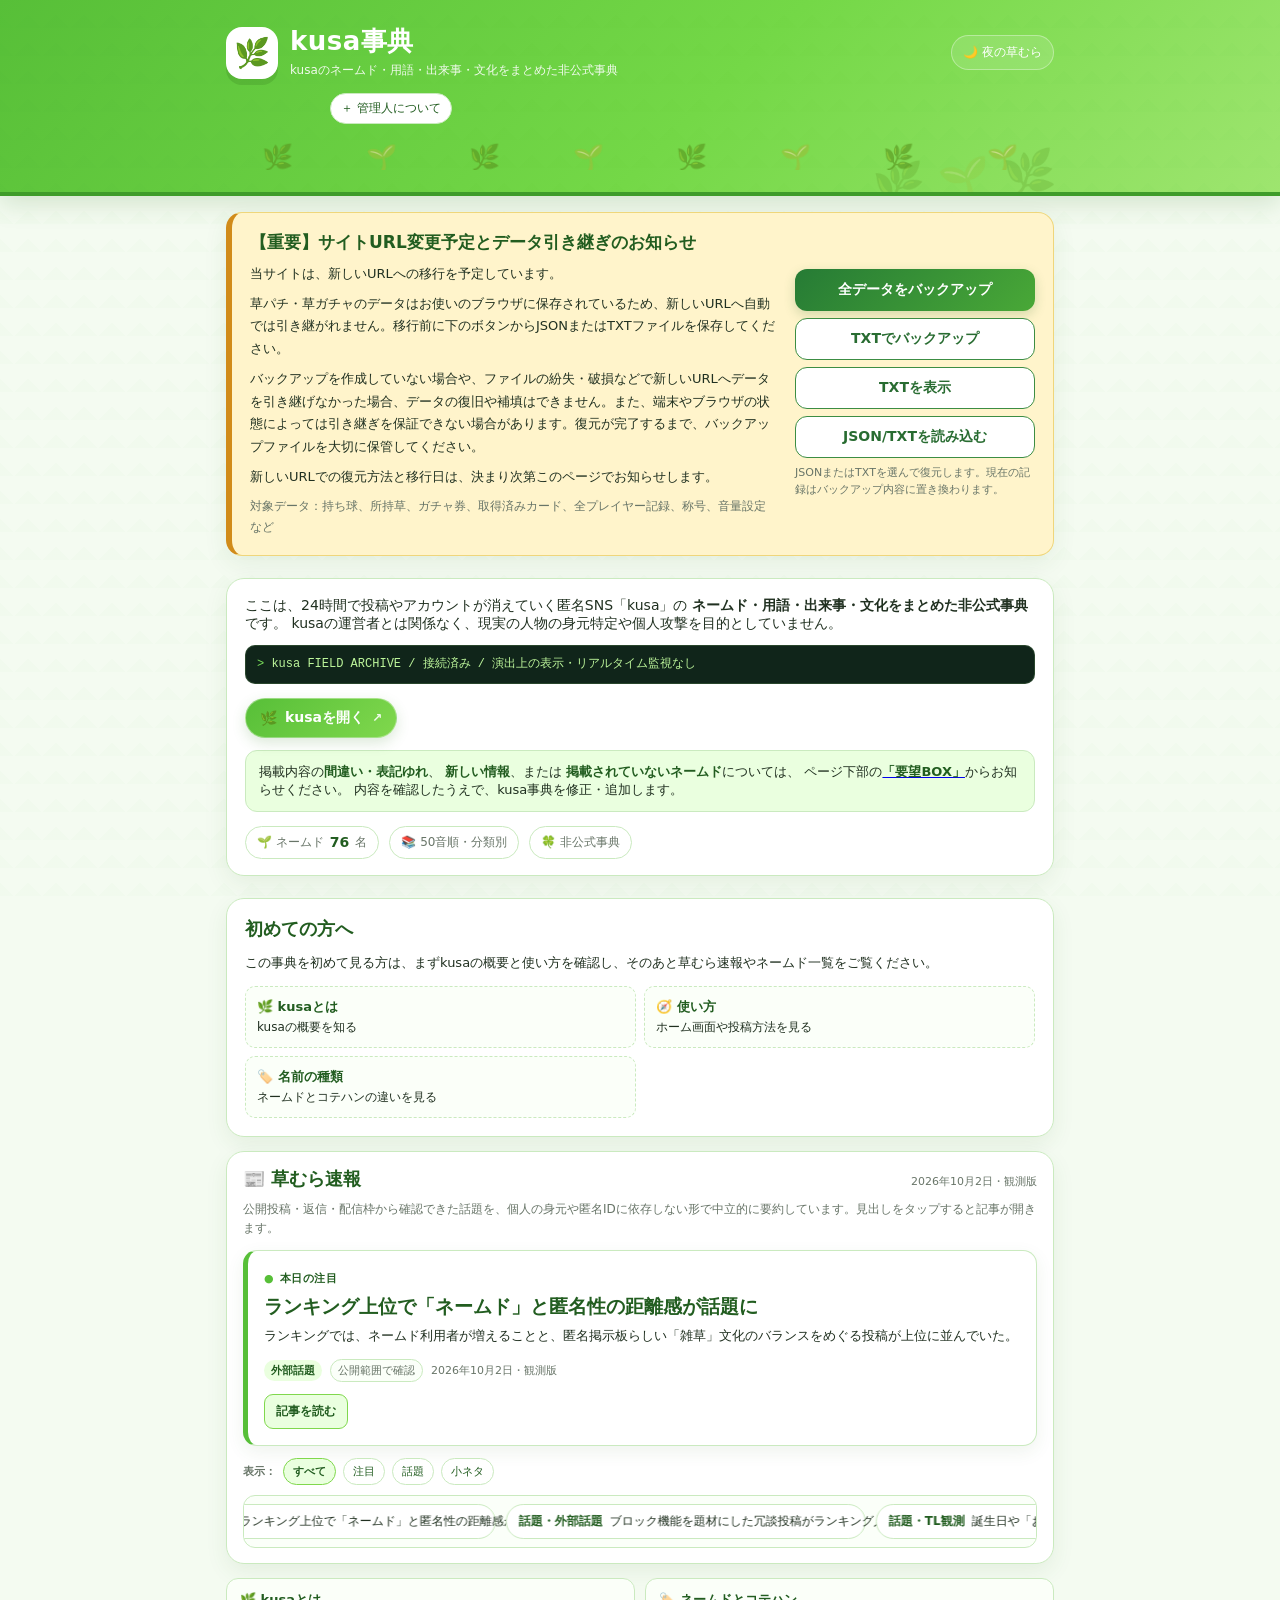
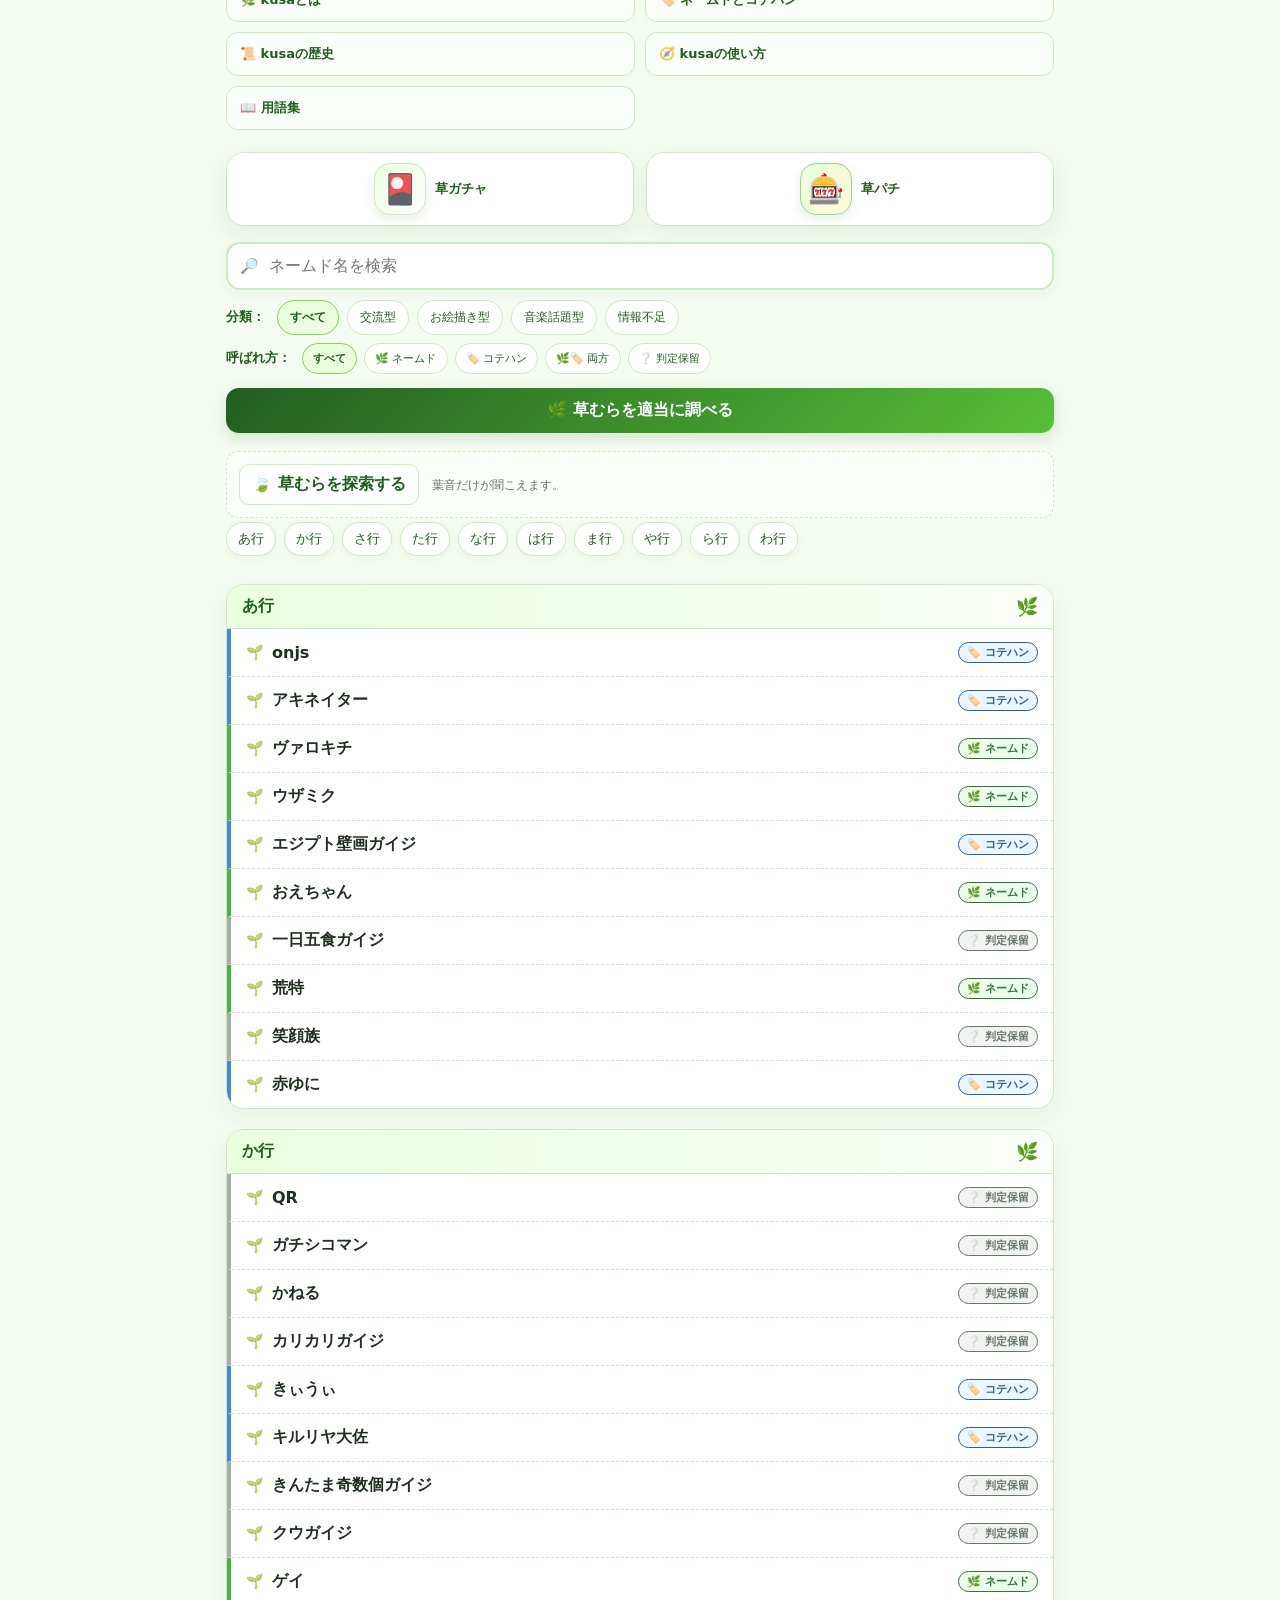
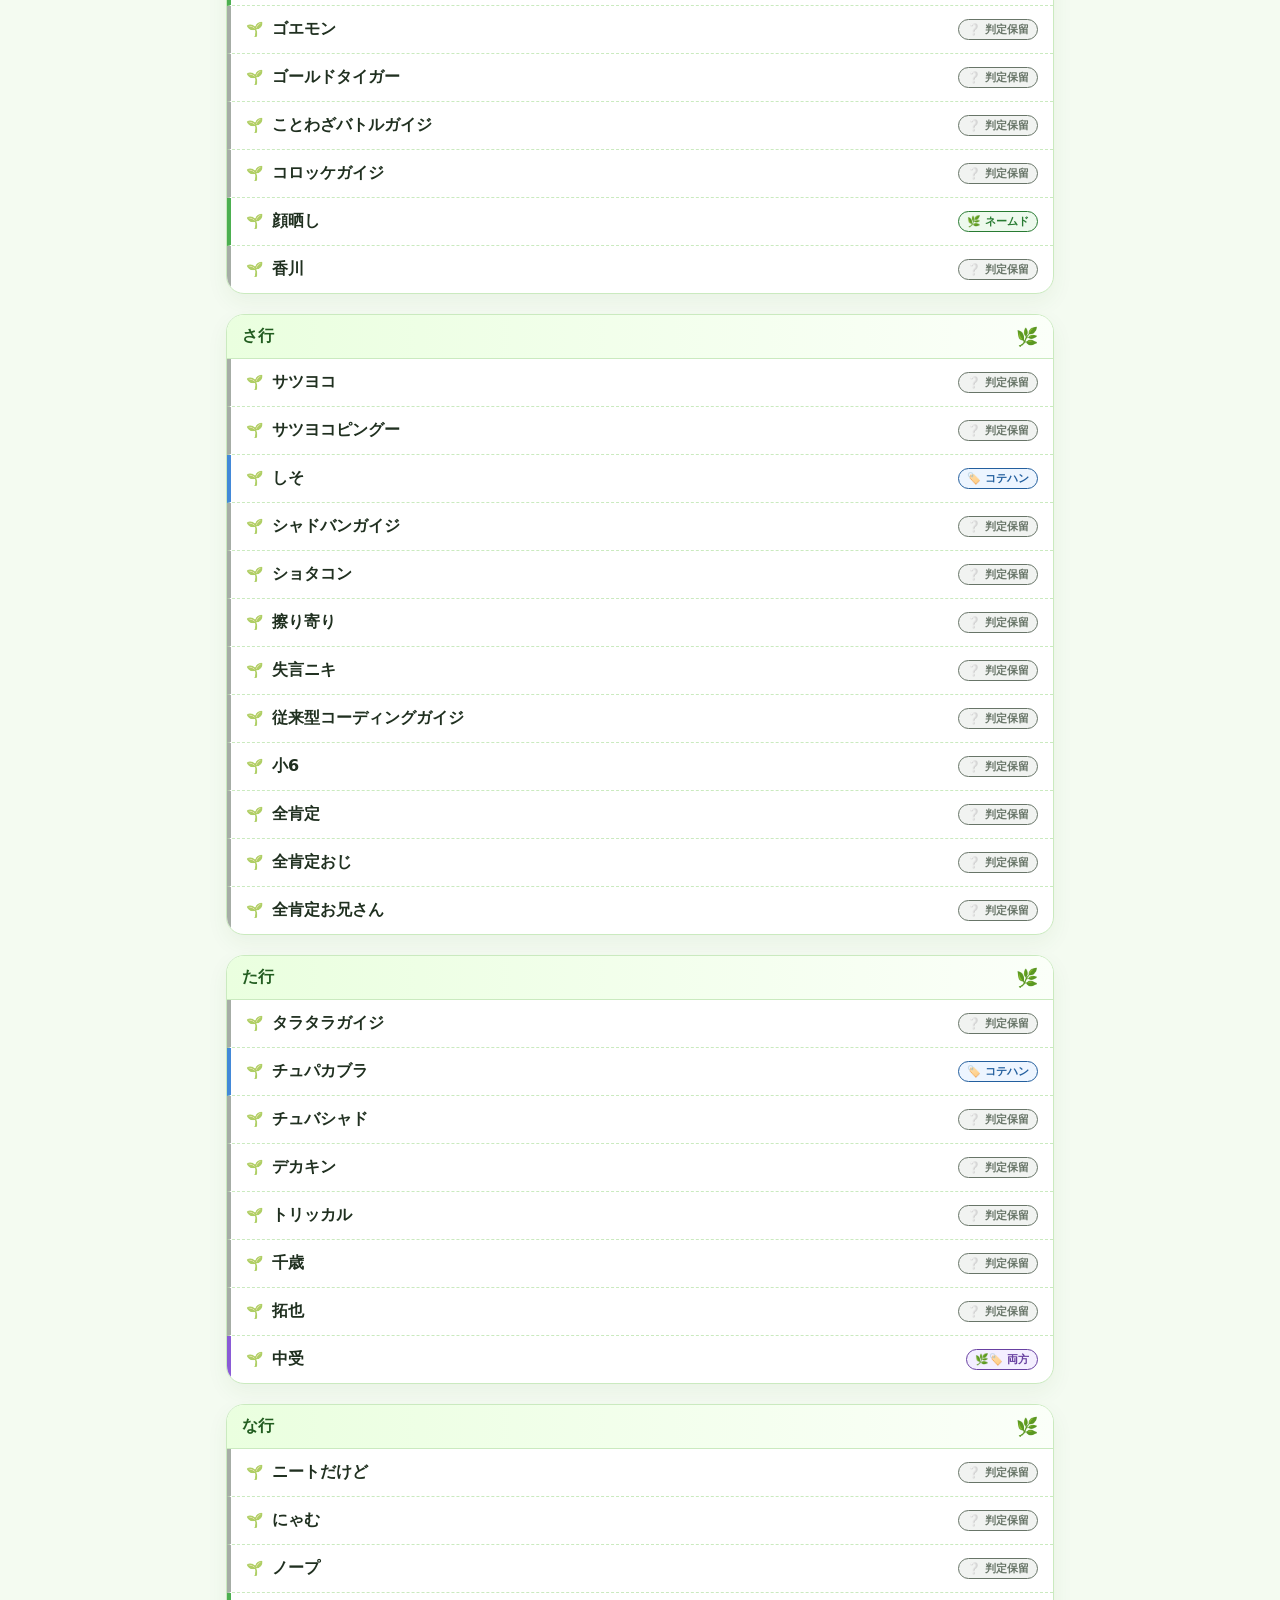
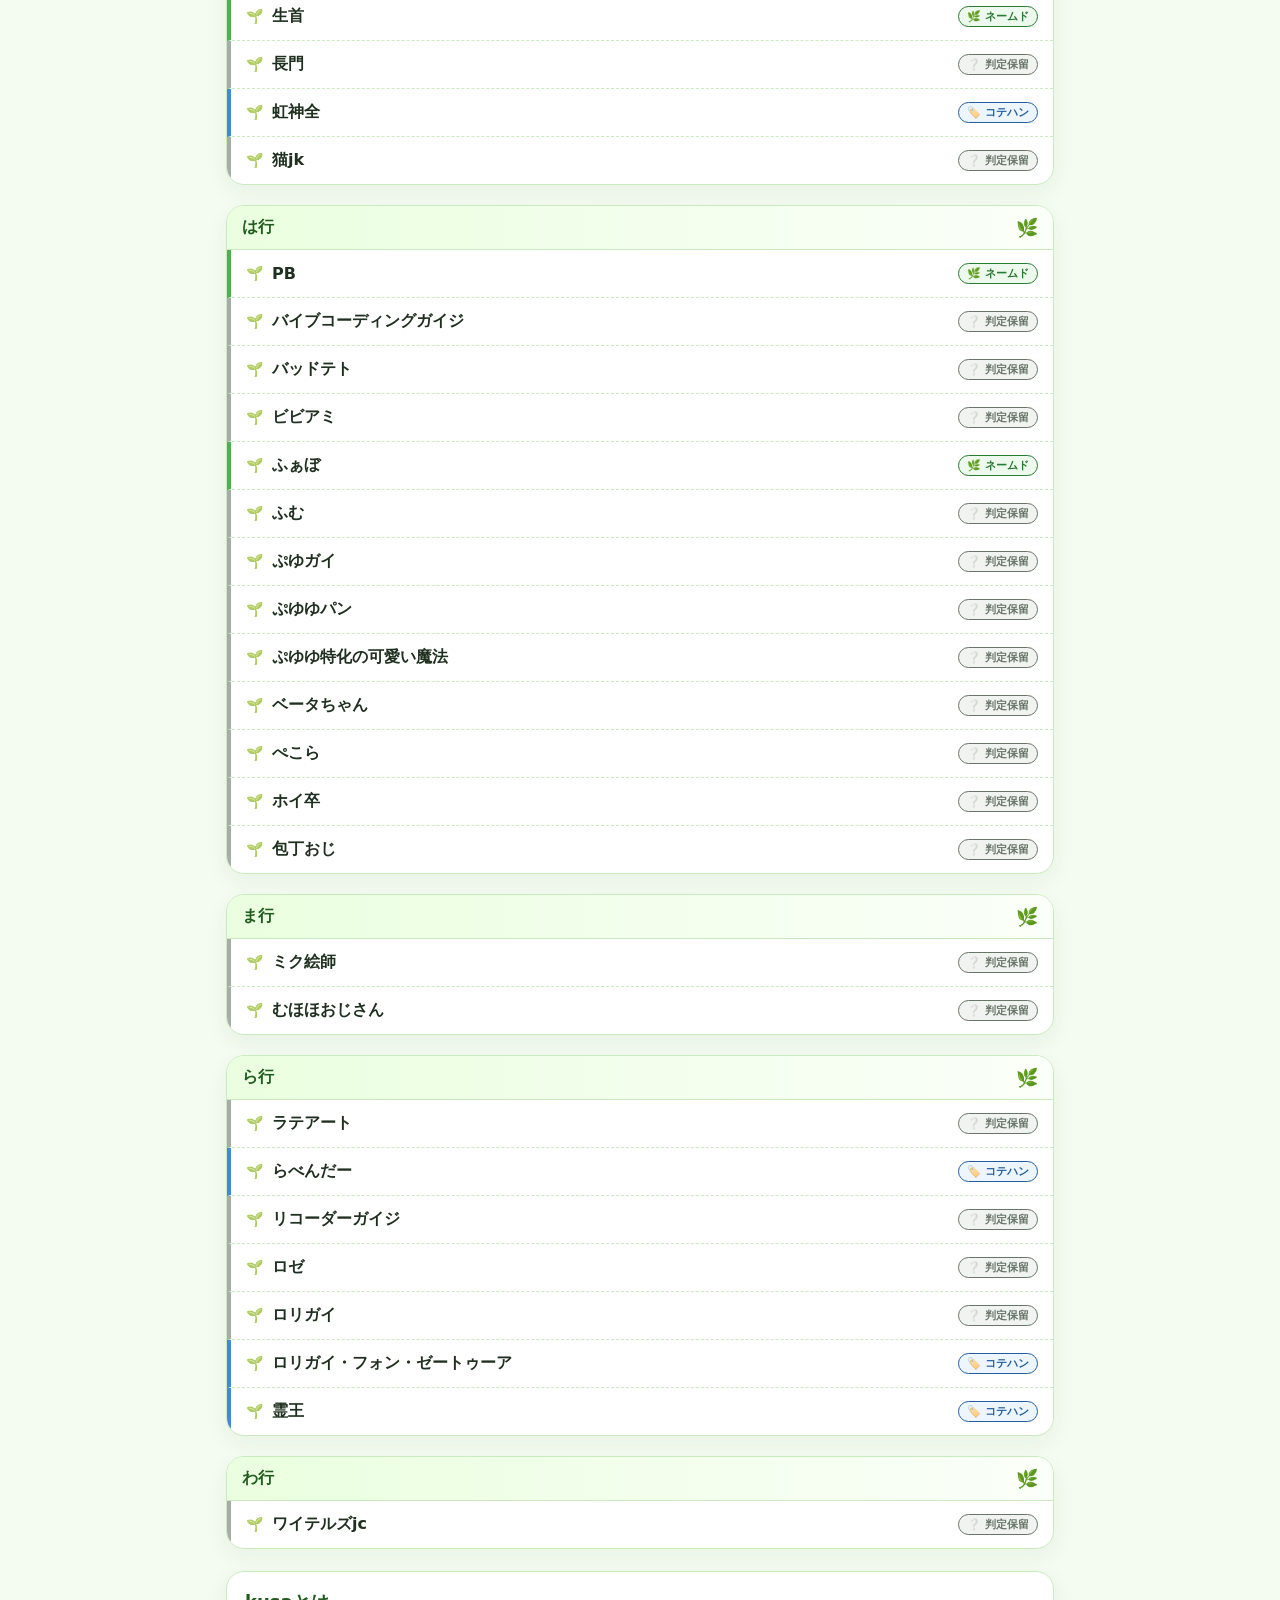
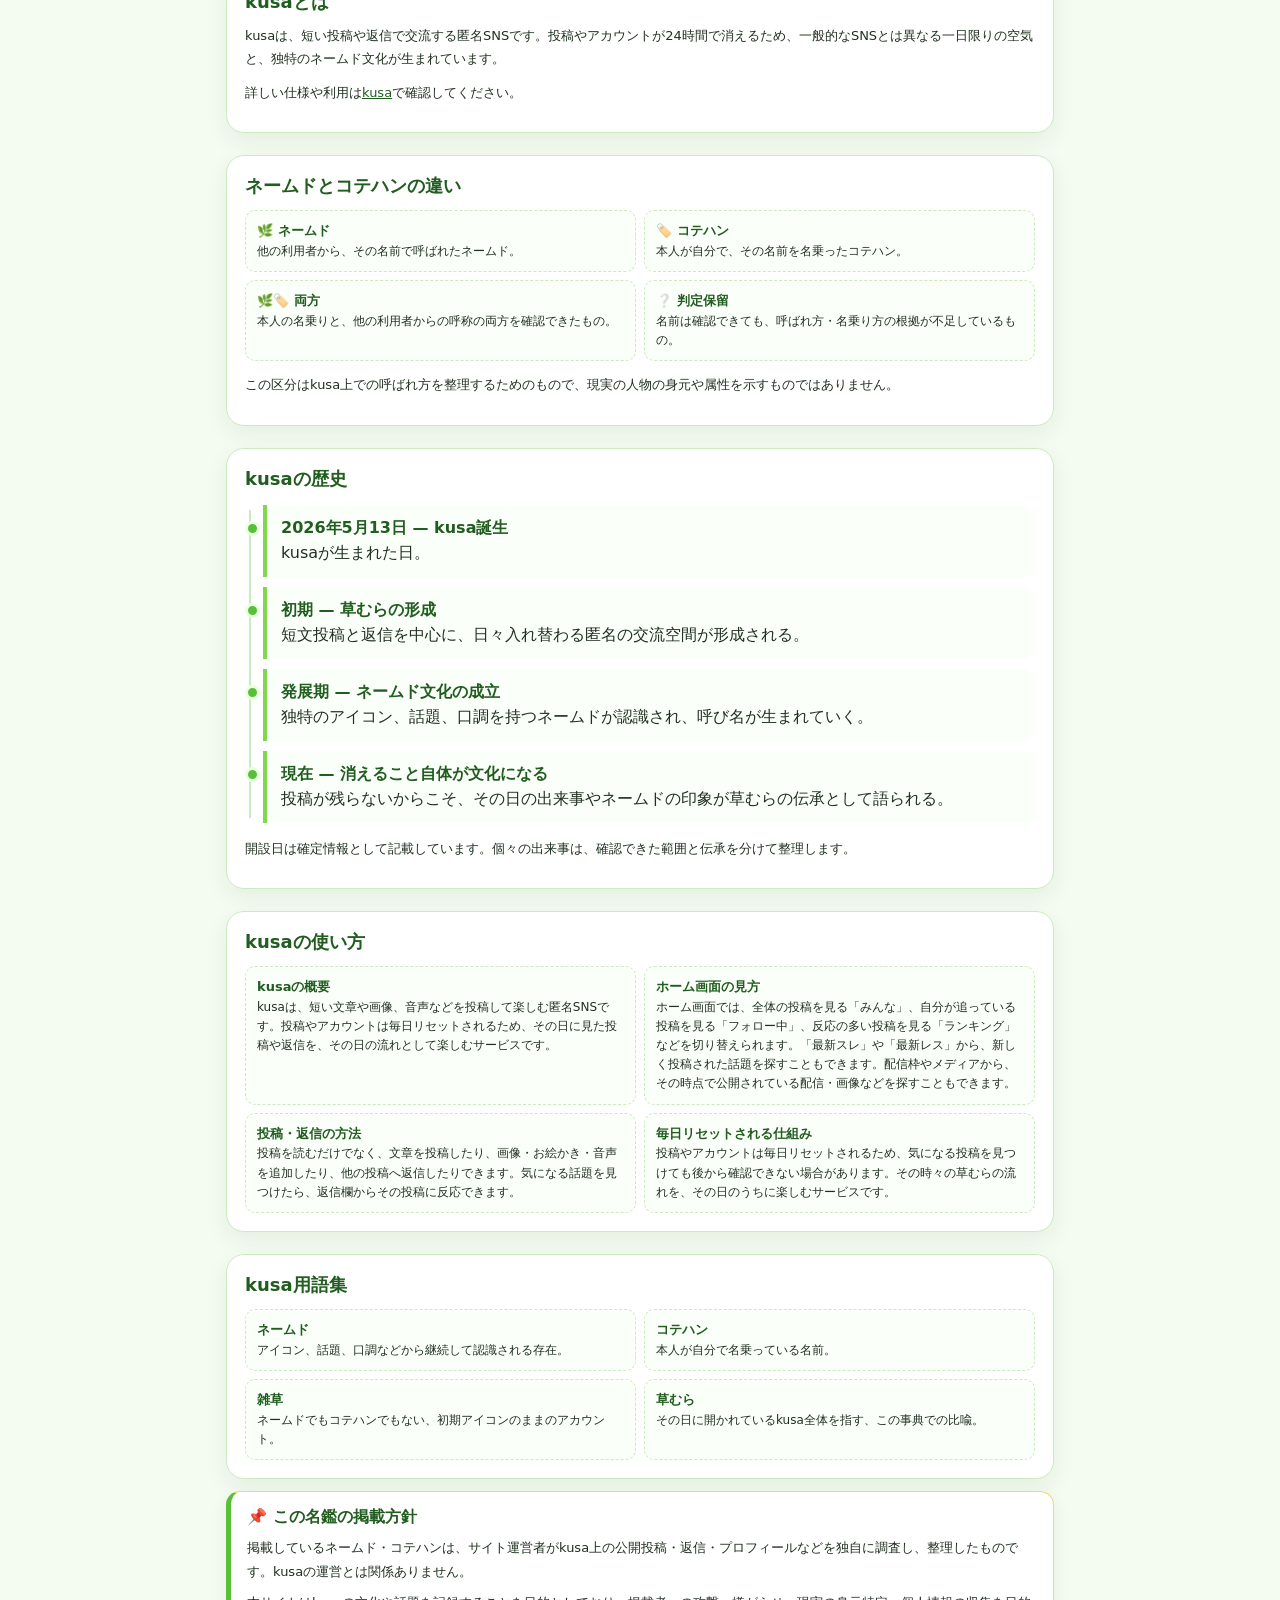
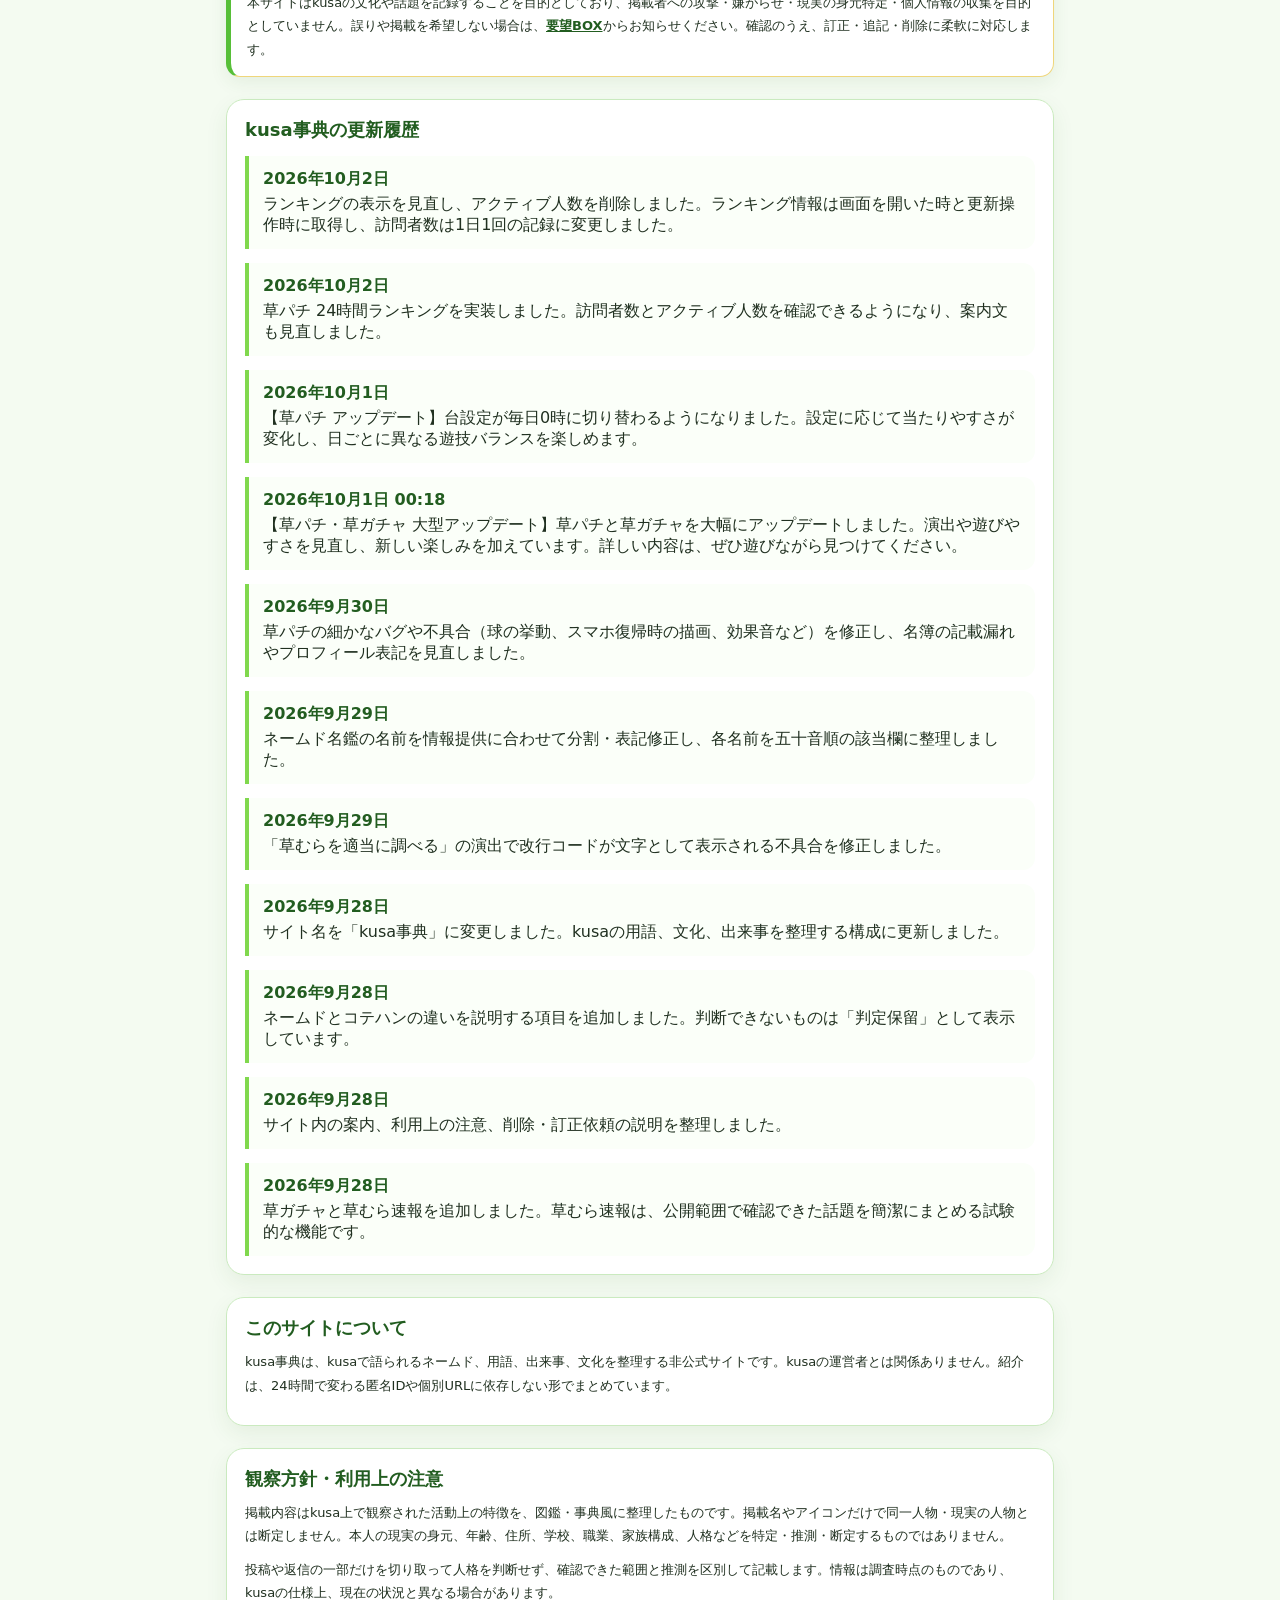
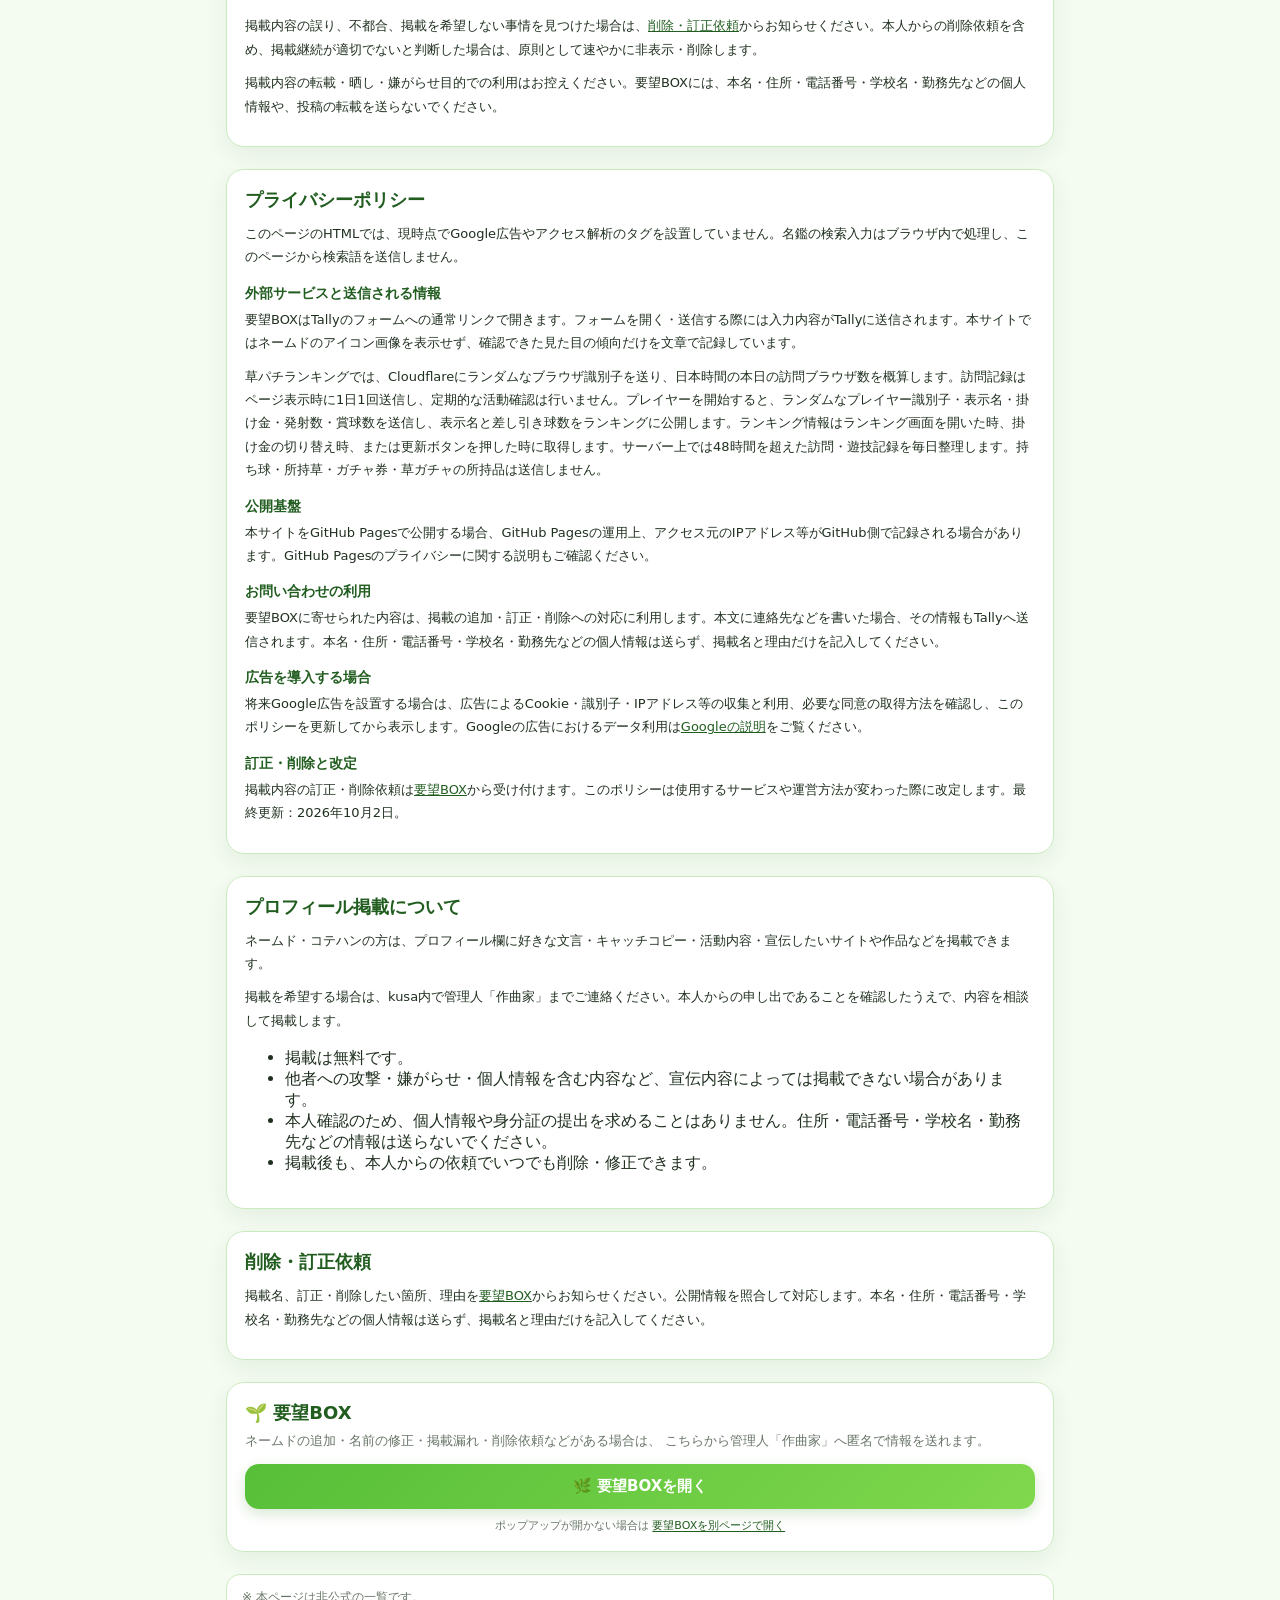
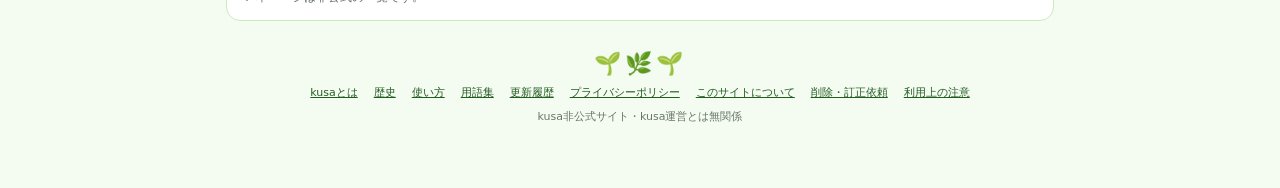
==== commit b178a631: "草パチの表示枠を調整" ====
--- a/kusa_named_directory_final.html
+++ b/kusa_named_directory_final.html
@@ -6,7 +6,7 @@
 <meta name="theme-color" content="#62c83a">
 <meta name="referrer" content="strict-origin-when-cross-origin">
 <title>kusa事典</title>
-<link rel="stylesheet" href="kusa-pachi.css">
+<link rel="stylesheet" href="kusa-pachi.css?v=20261002c">
 <link rel="stylesheet" href="assets/gacha-frames/frames.css">
 <style>
 :root {
@@ -894,8 +894,8 @@
             <div class="pachi-omen-meter" aria-hidden="true"><span>草気配</span><i></i><i></i><i></i></div>
           </div>
           <div class="pachi-stats"><div><small>持ち球</small><strong id="pachiBalls">5,000</strong></div><div><small>総回転数</small><strong id="pachiSpins">0</strong></div><div><small>大当たり</small><strong id="pachiHits">0</strong></div><div><small>連チャン</small><strong id="pachiStreak">0</strong></div></div>
-          <div class="pachi-combo"><span id="pachiCombo">STARTコンボ 0</span><span id="pachiComboEffect">3・5・10・20で演出解放</span></div>
-          <div class="pachi-combo" id="pachiPocketNote" aria-live="off">サイド +2球 ／ START +2球</div>
+          <div class="pachi-combo" hidden style="display:none!important"><span id="pachiCombo">STARTコンボ 0</span><span id="pachiComboEffect">3・5・10・20で演出解放</span></div>
+          <div class="pachi-combo" id="pachiPocketNote" aria-live="off" hidden style="display:none!important">サイド +2球 ／ START +2球</div>
           <div class="pachi-board-wrap">
             <div id="pachiJackpot" class="pachi-jackpot" hidden aria-live="off">
               <div class="pachi-jackpot-title"><span id="pachiJackpotHeadline">👑 JACKPOT 👑</span><strong id="pachiJackpotTitle">発射1球につき10,000球！</strong></div>
--- a/kusa-pachi.css
+++ b/kusa-pachi.css
@@ -271,3 +271,8 @@
 .pachi-ranking-refresh:hover{background:linear-gradient(120deg,#176172,#218276)}
 .pachi-ranking-refresh:disabled{opacity:.65;cursor:wait}
 @media(max-width:520px){.pachi-ranking-numbers{grid-template-columns:repeat(3,minmax(0,1fr))}.pachi-ranking-numbers small{font-size:9px}}
+#pachiMachine .pachi-combo{display:none!important}
+.pachi-stats{gap:4px;margin:0 2px 9px}
+.pachi-stats div{box-sizing:border-box;min-height:48px;padding:7px 4px 6px;border-radius:7px}
+.pachi-stats small{font-size:10px}
+.pachi-stats strong{font-size:clamp(12px,3.1vw,22px)}
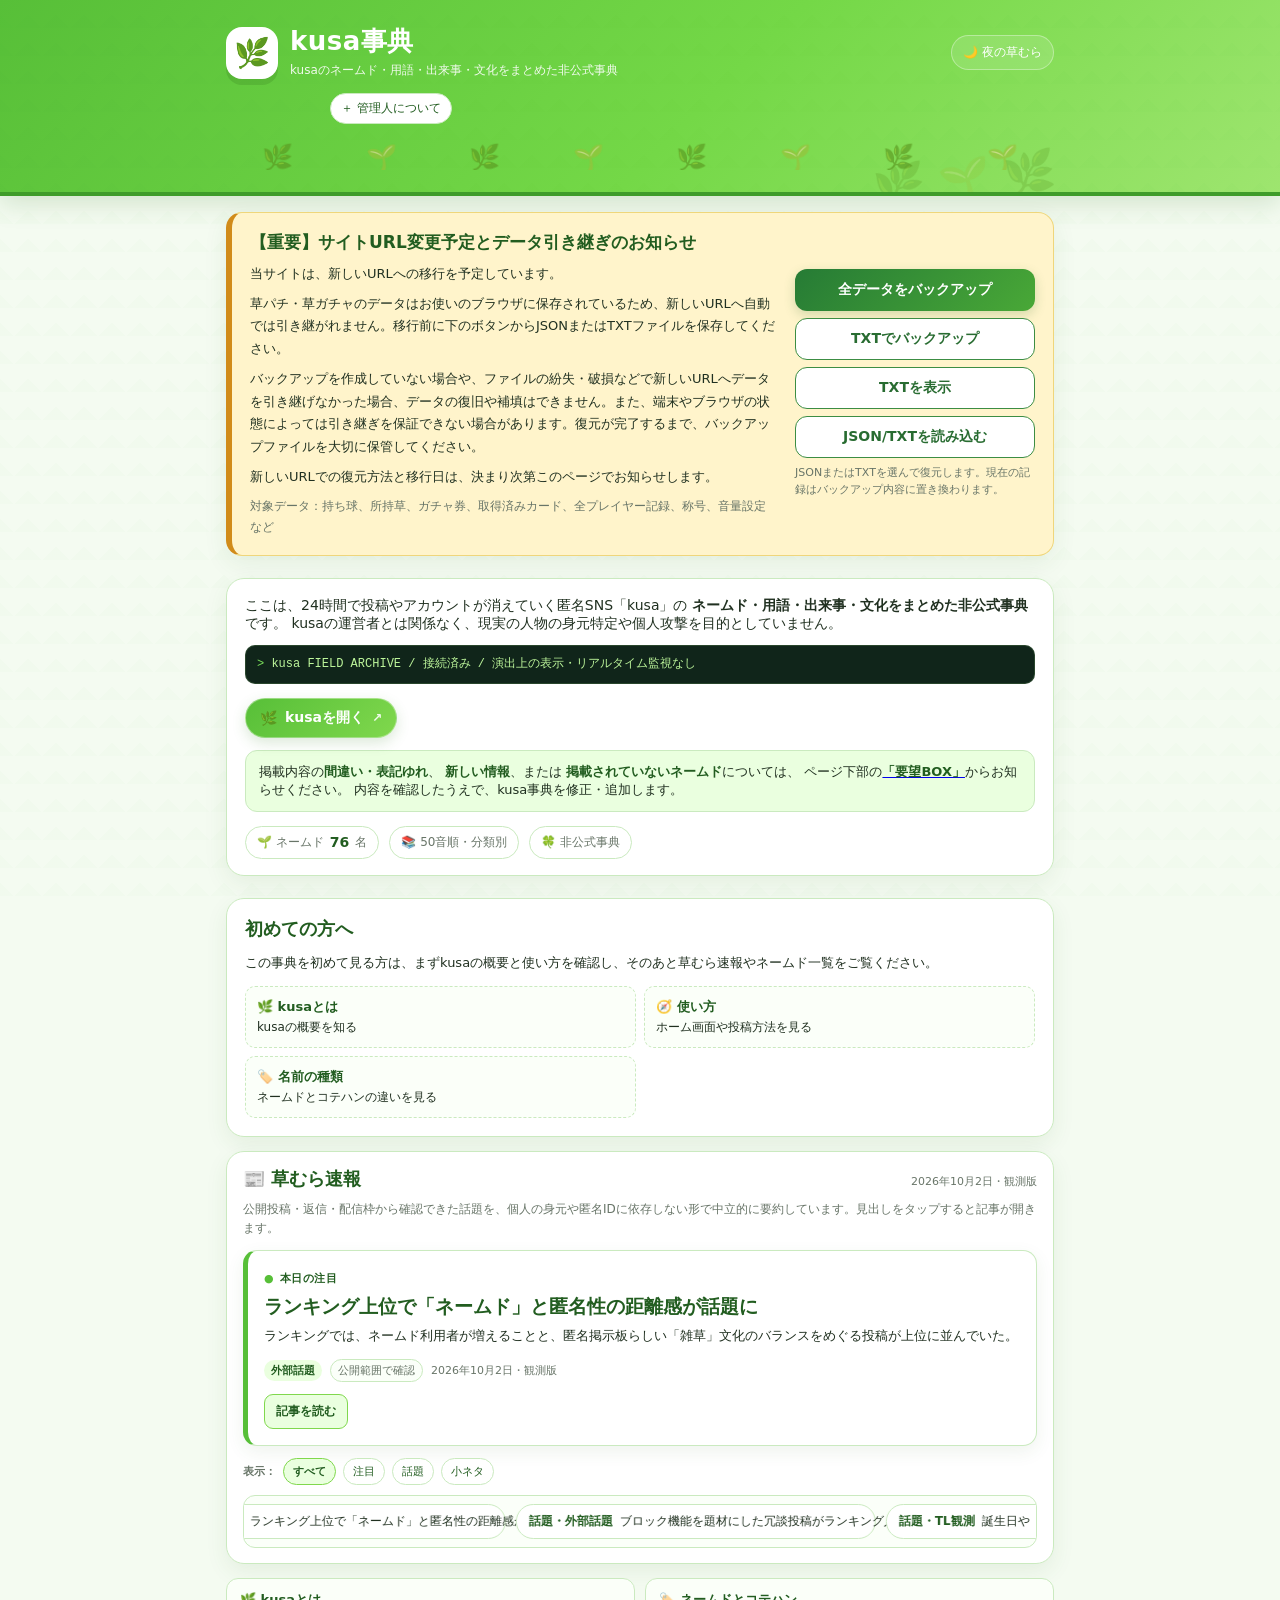
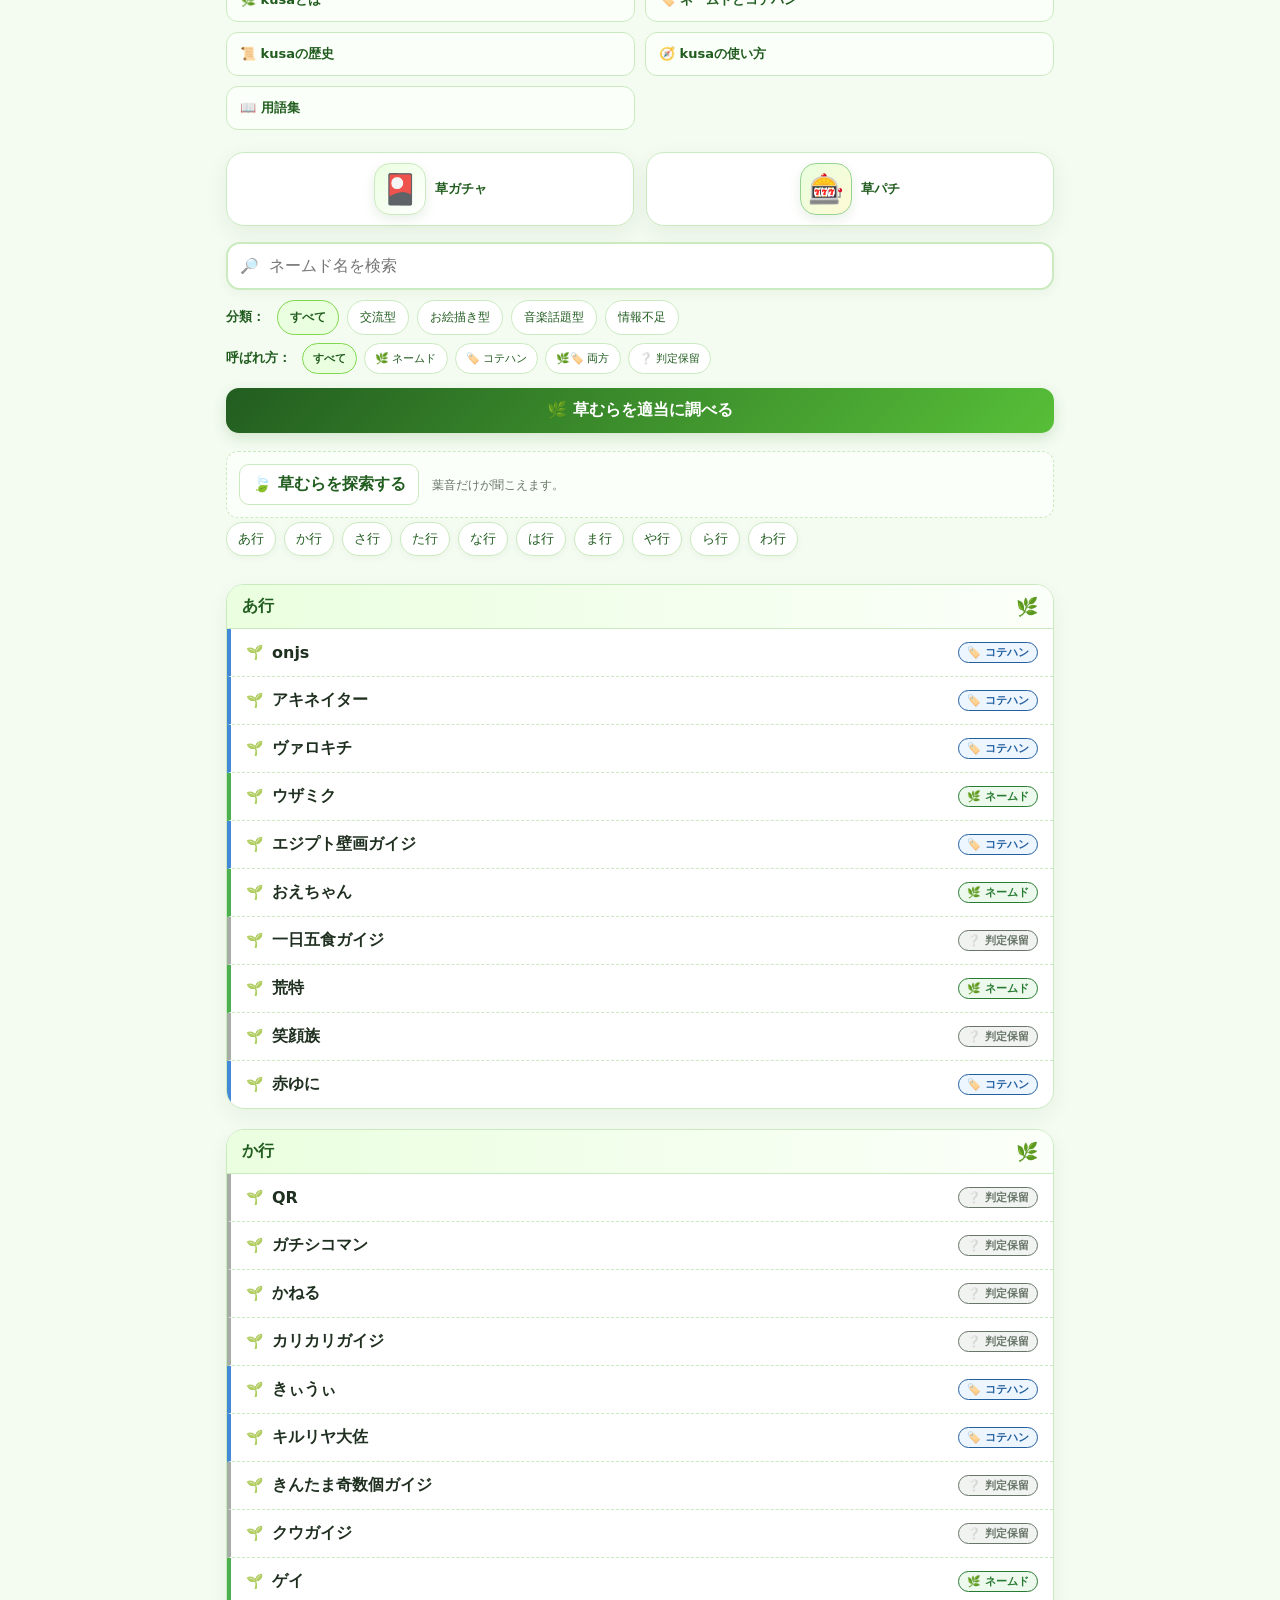
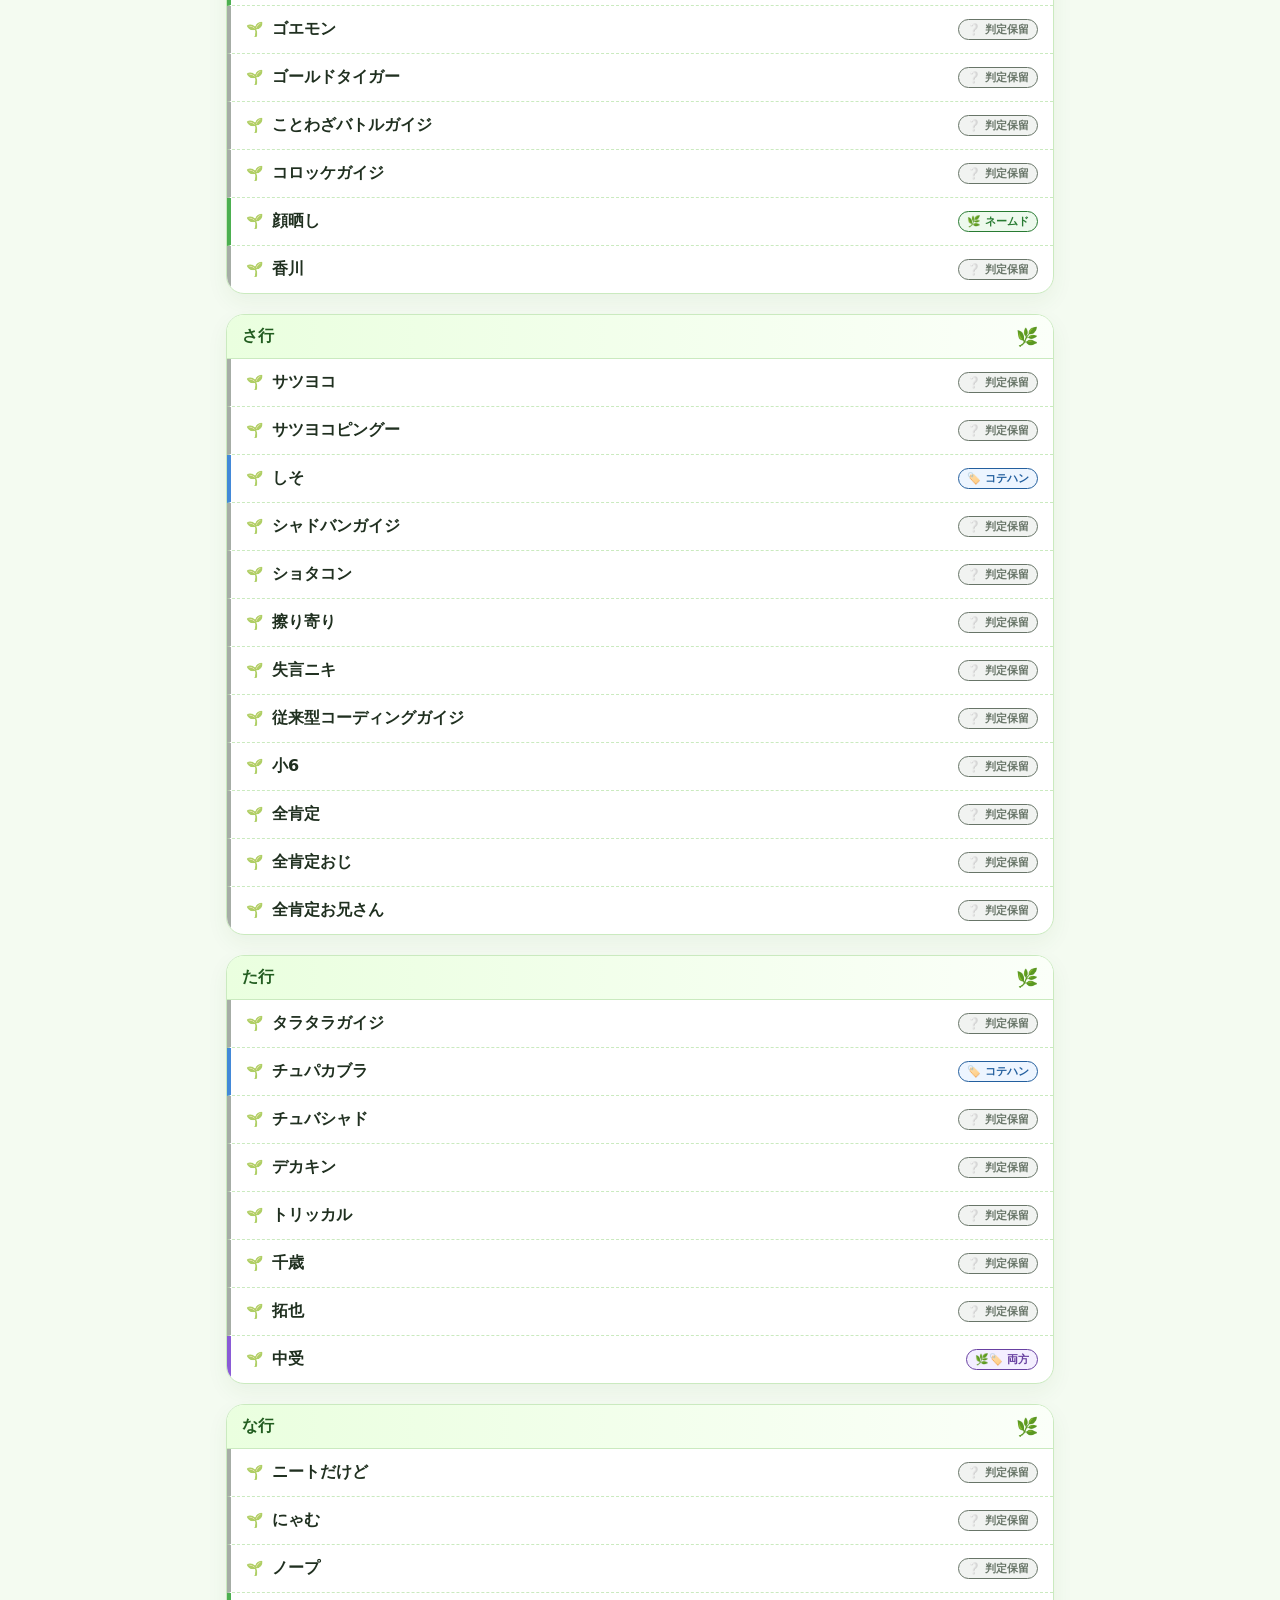
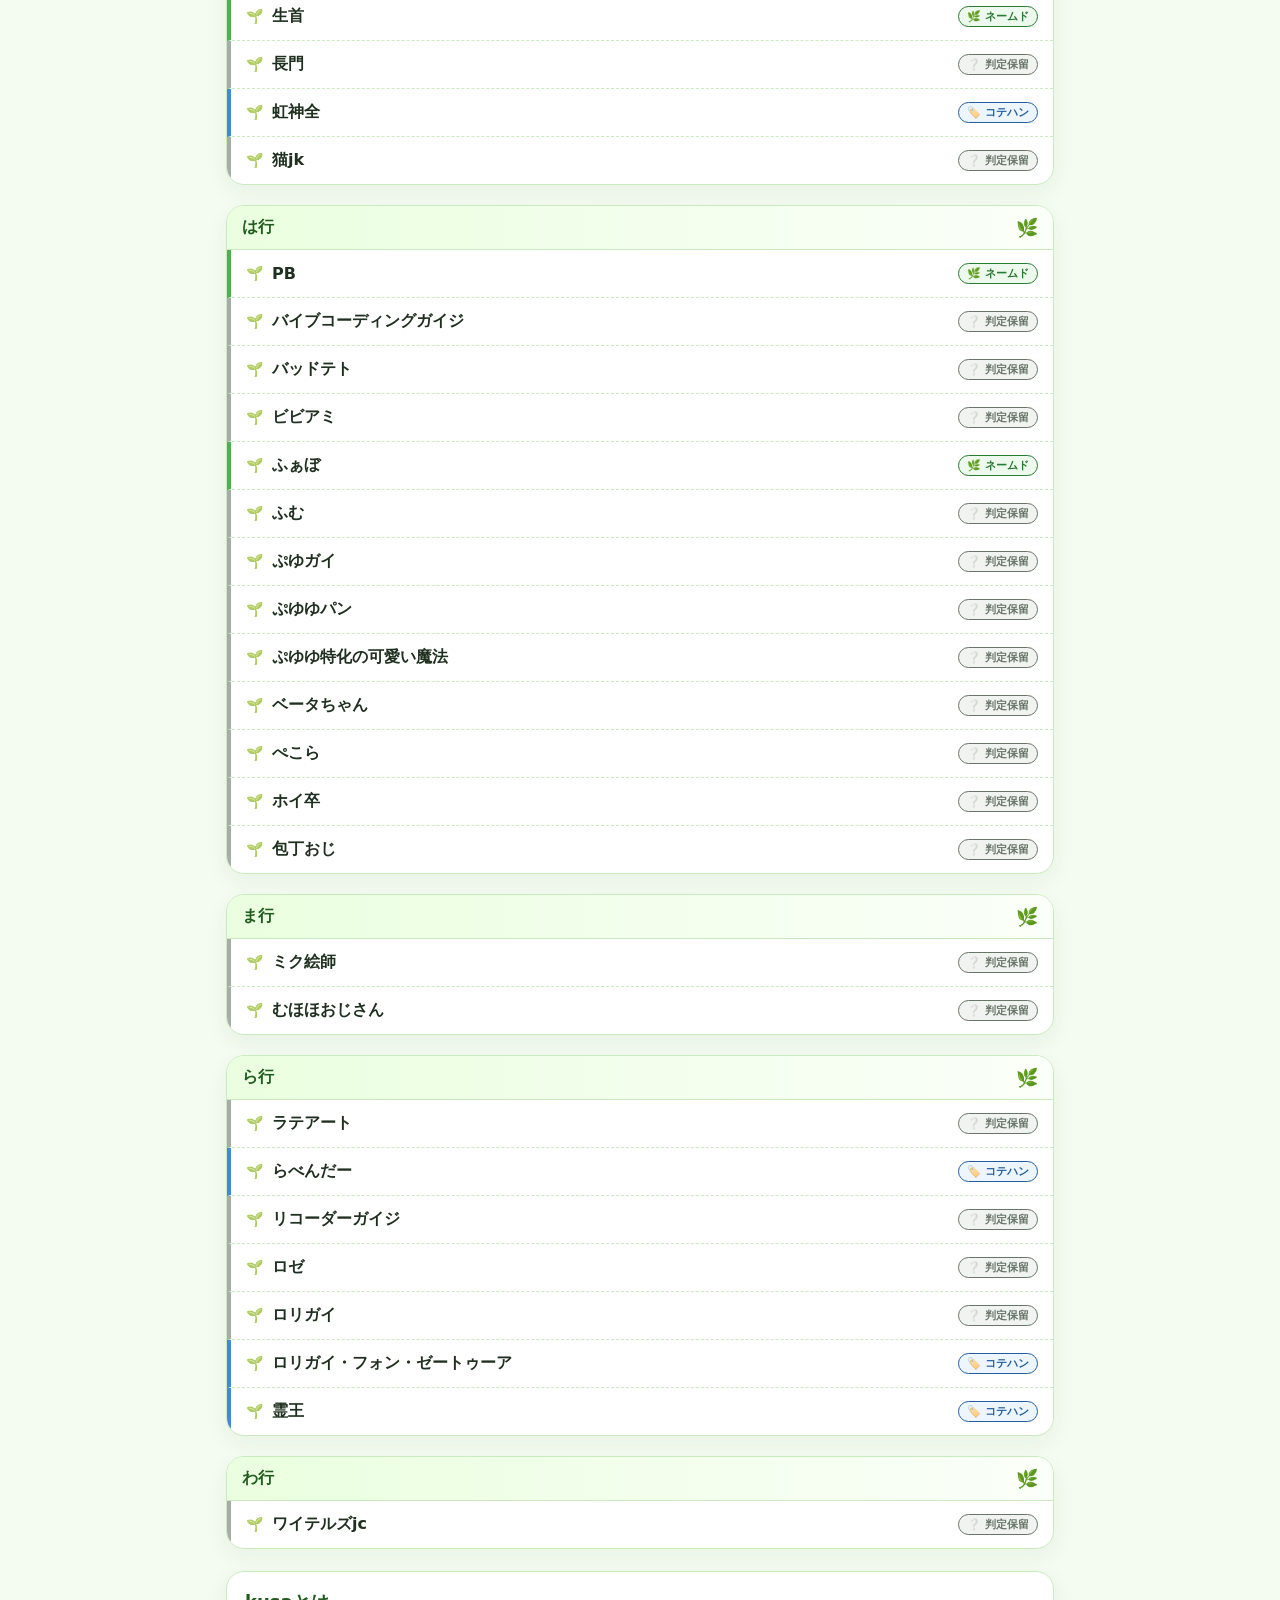
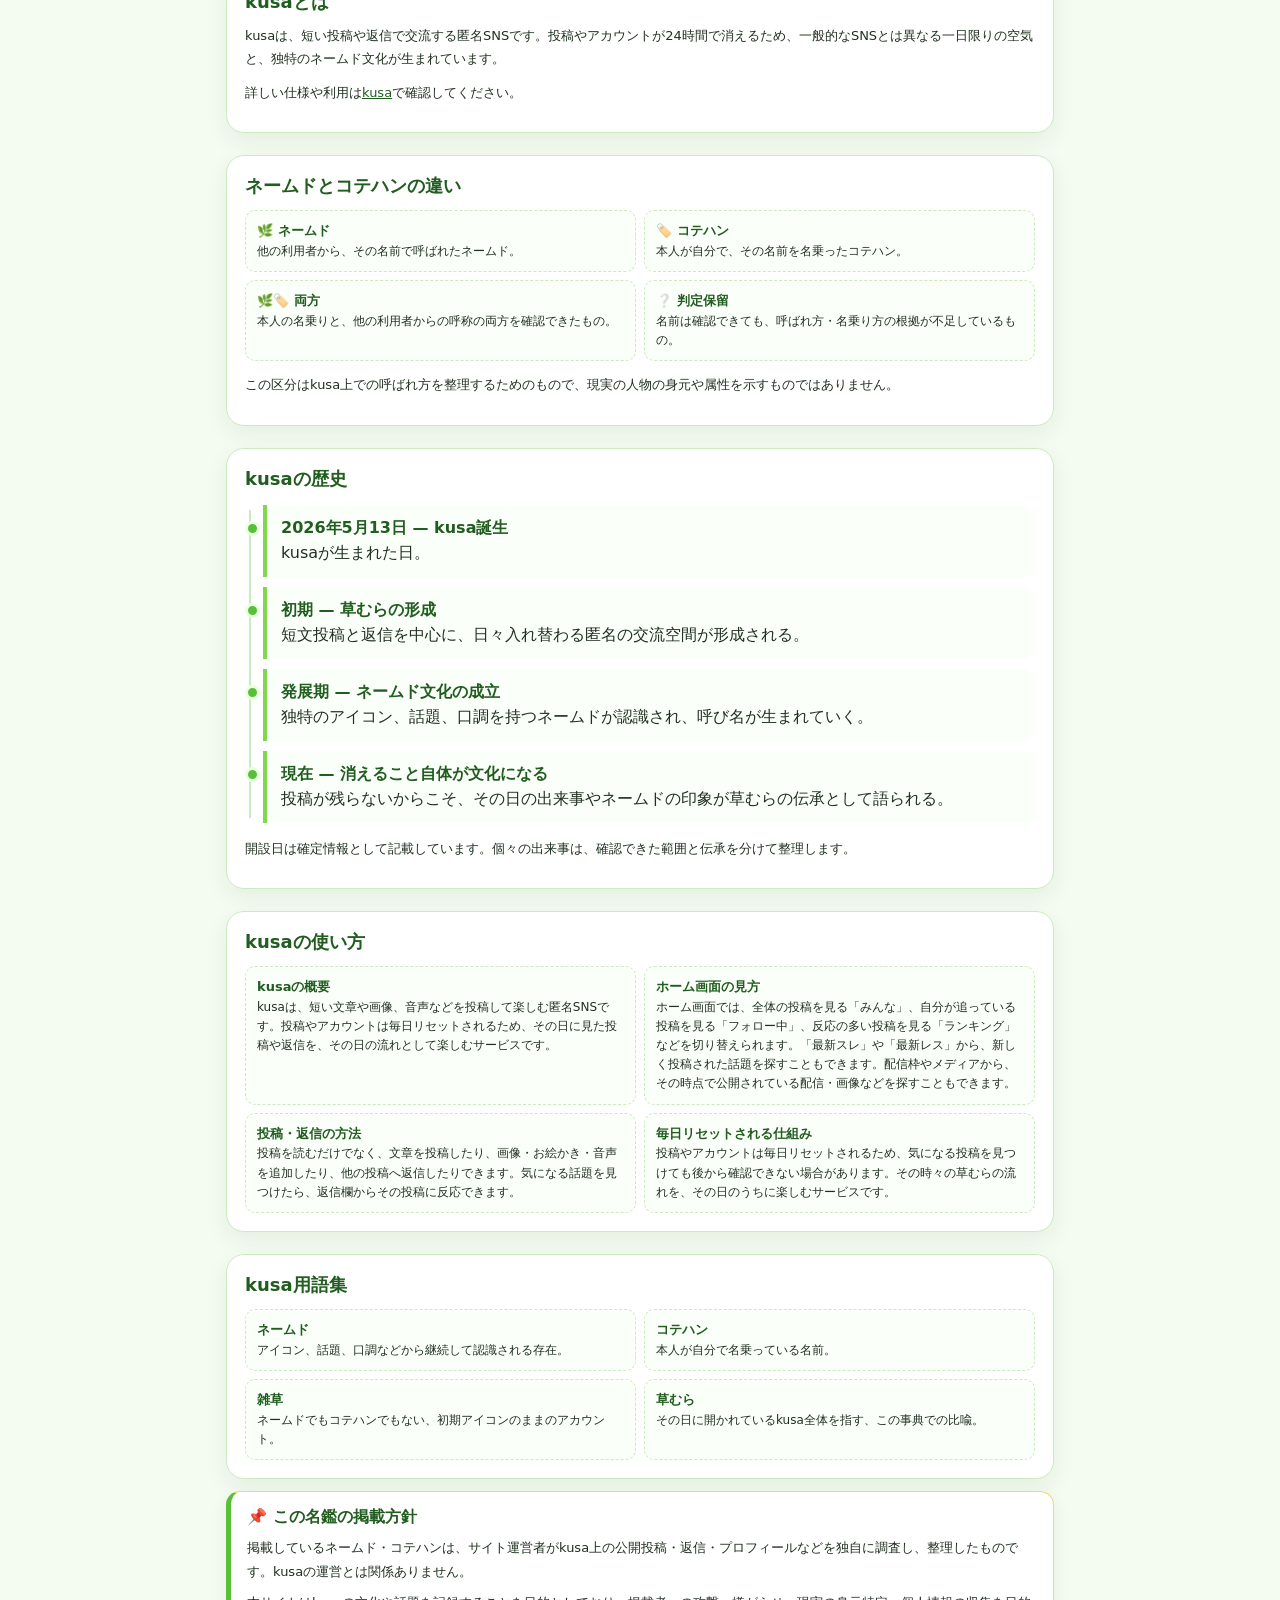
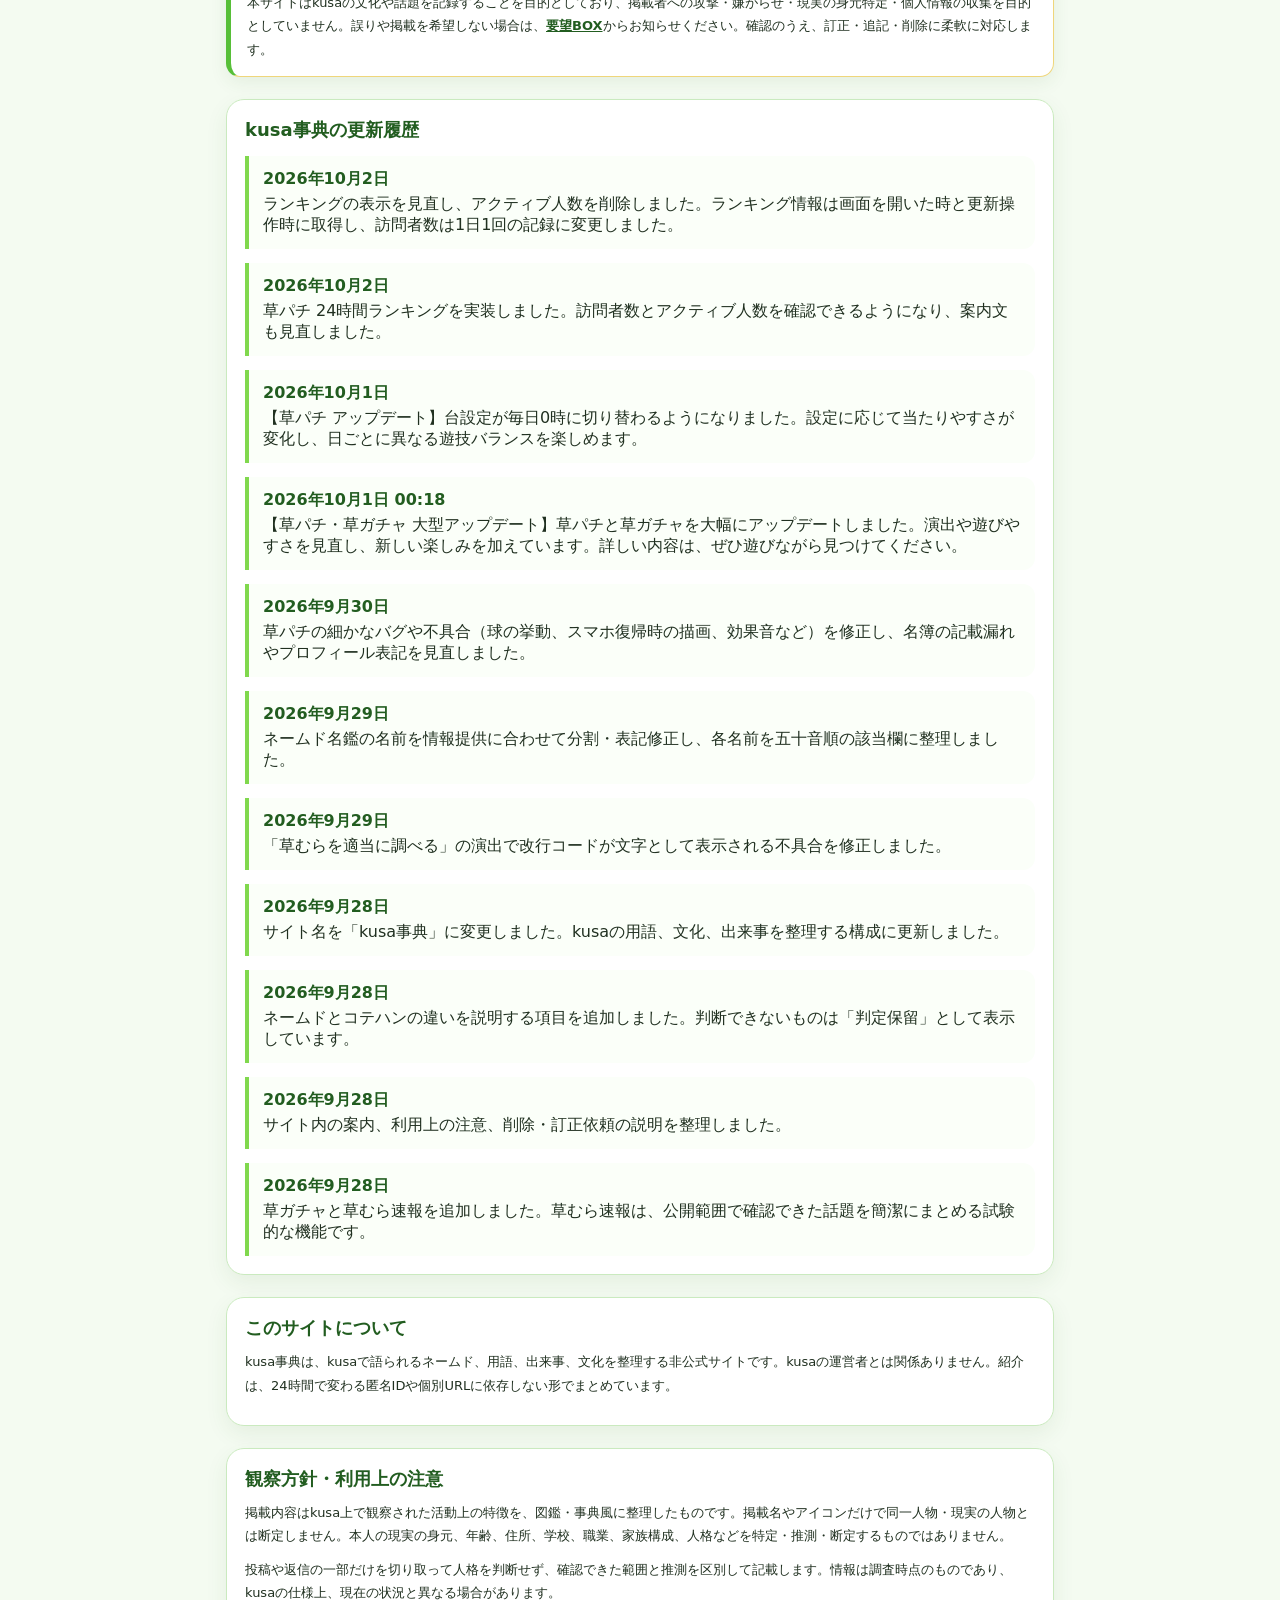
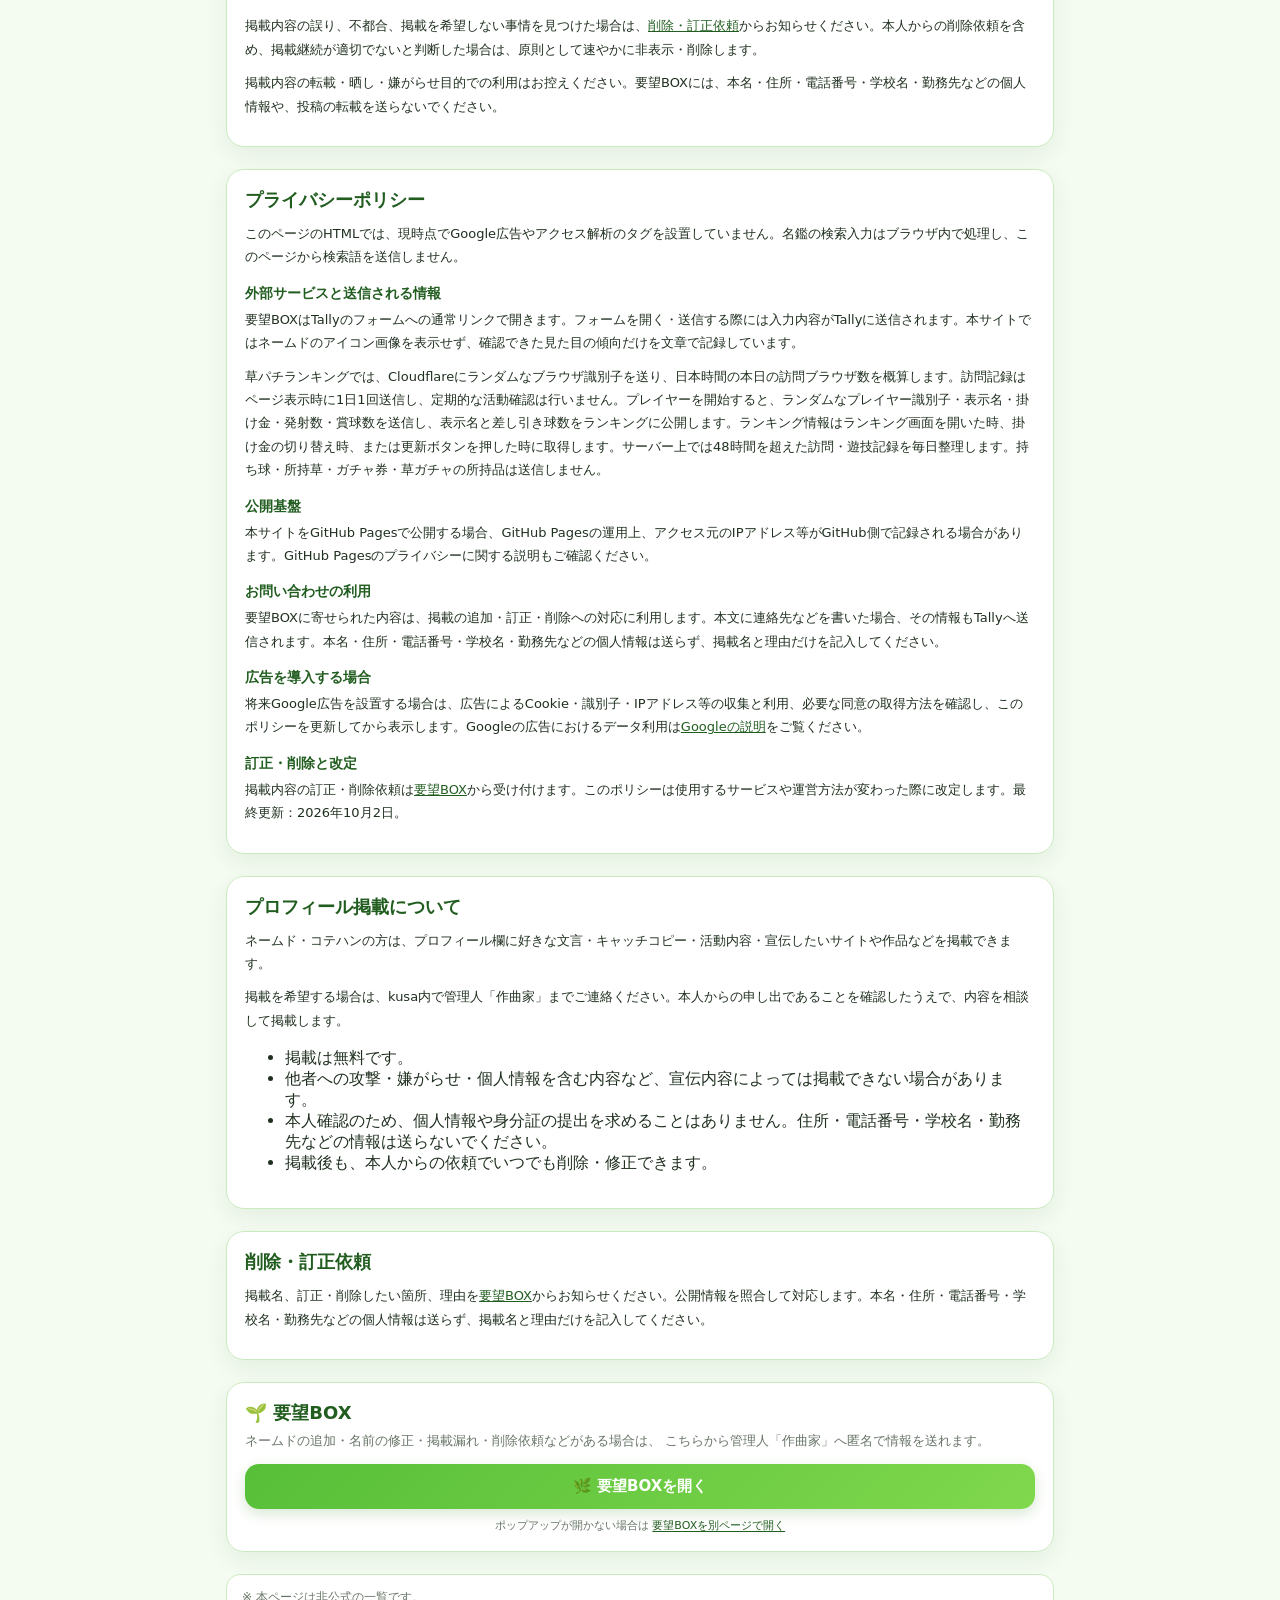
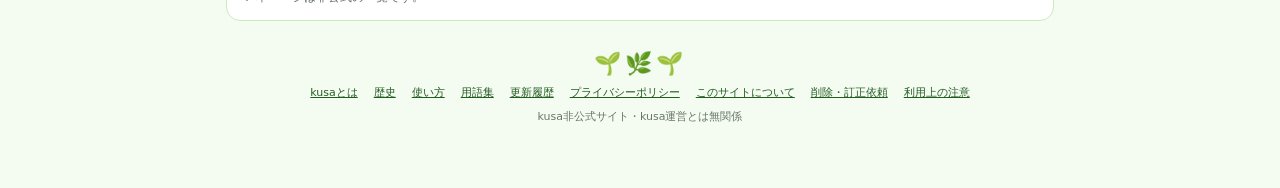
==== commit cea7b295: "ヴァロキチをコテハンに分類" ====
--- a/kusa_named_directory_final.html
+++ b/kusa_named_directory_final.html
@@ -1809,7 +1809,7 @@
   'ロリガイ・フォン・ゼートゥーア': 'handle',
   '霊王': 'handle',
   '生首': 'named',
-  'ヴァロキチ': 'named',
+  'ヴァロキチ': 'handle',
   'しそ': 'handle',
   'らべんだー': 'handle',
   'ふぁぼ': 'named',
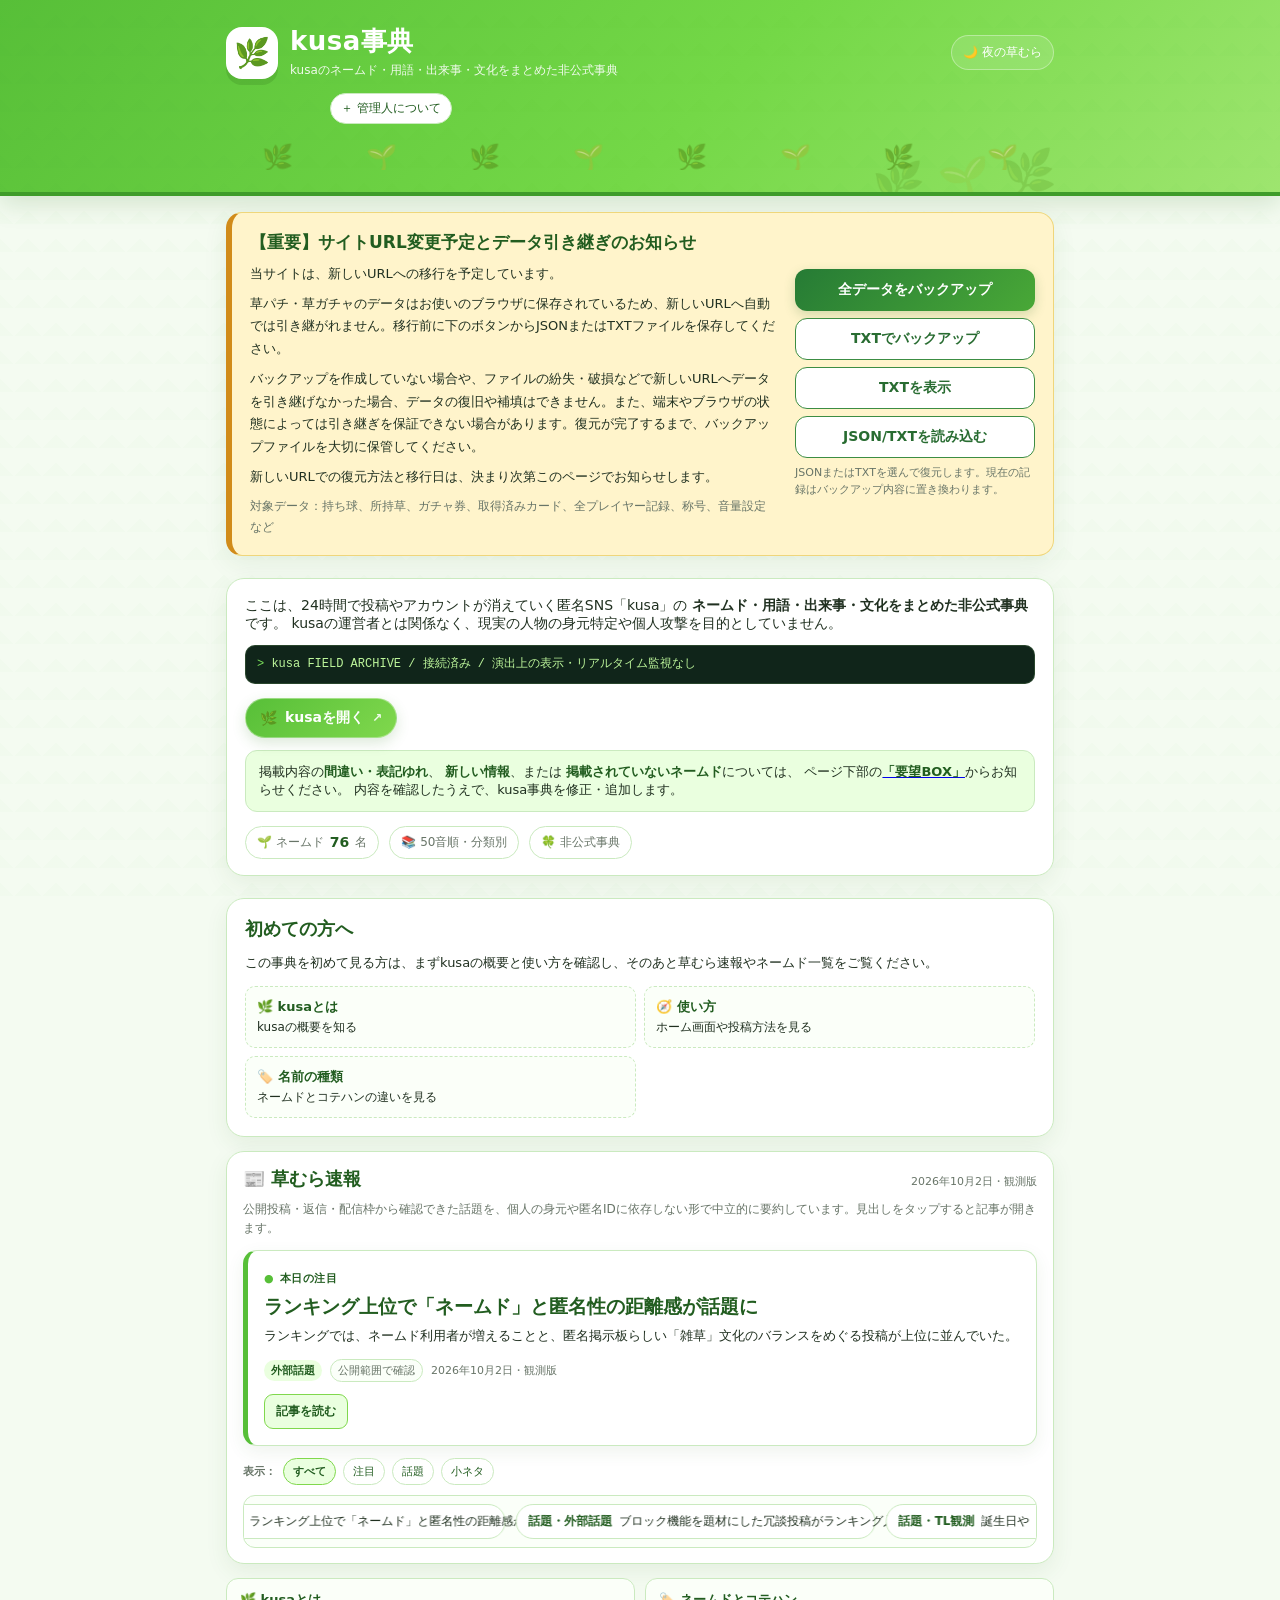
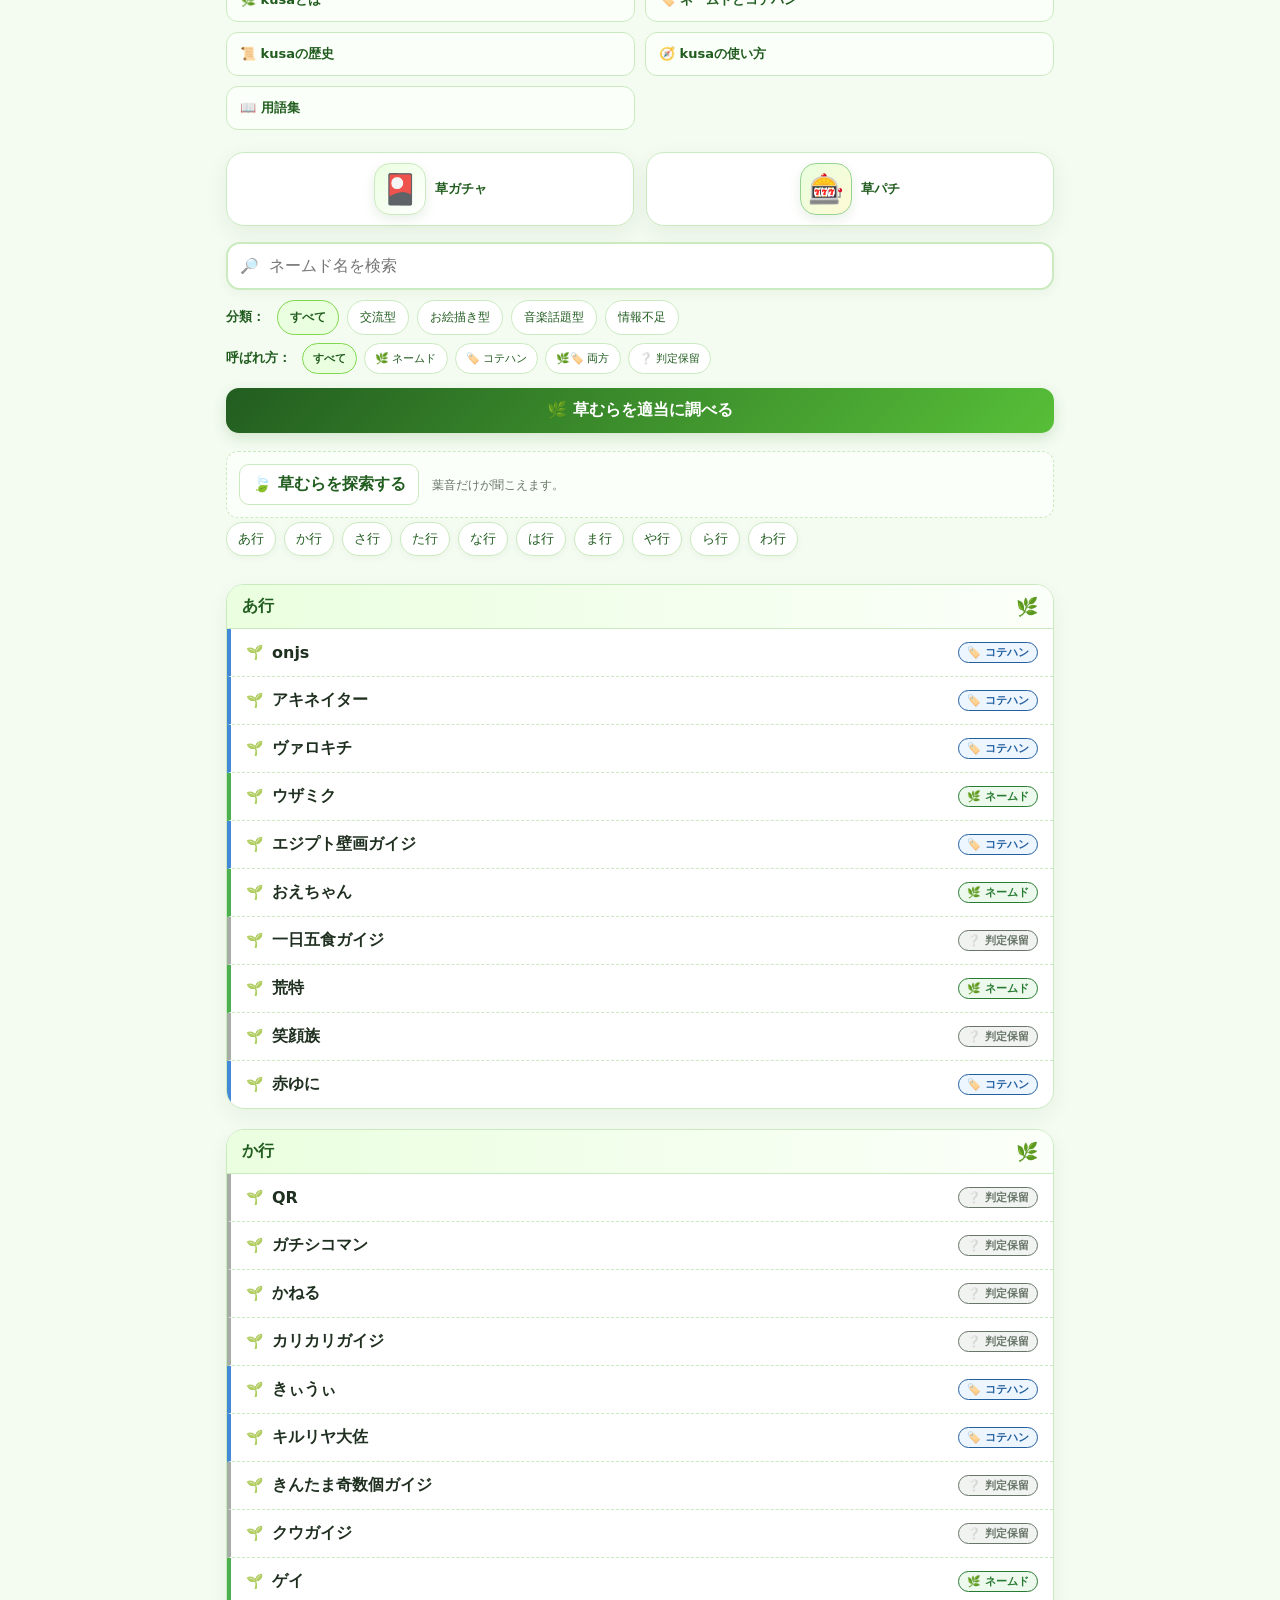
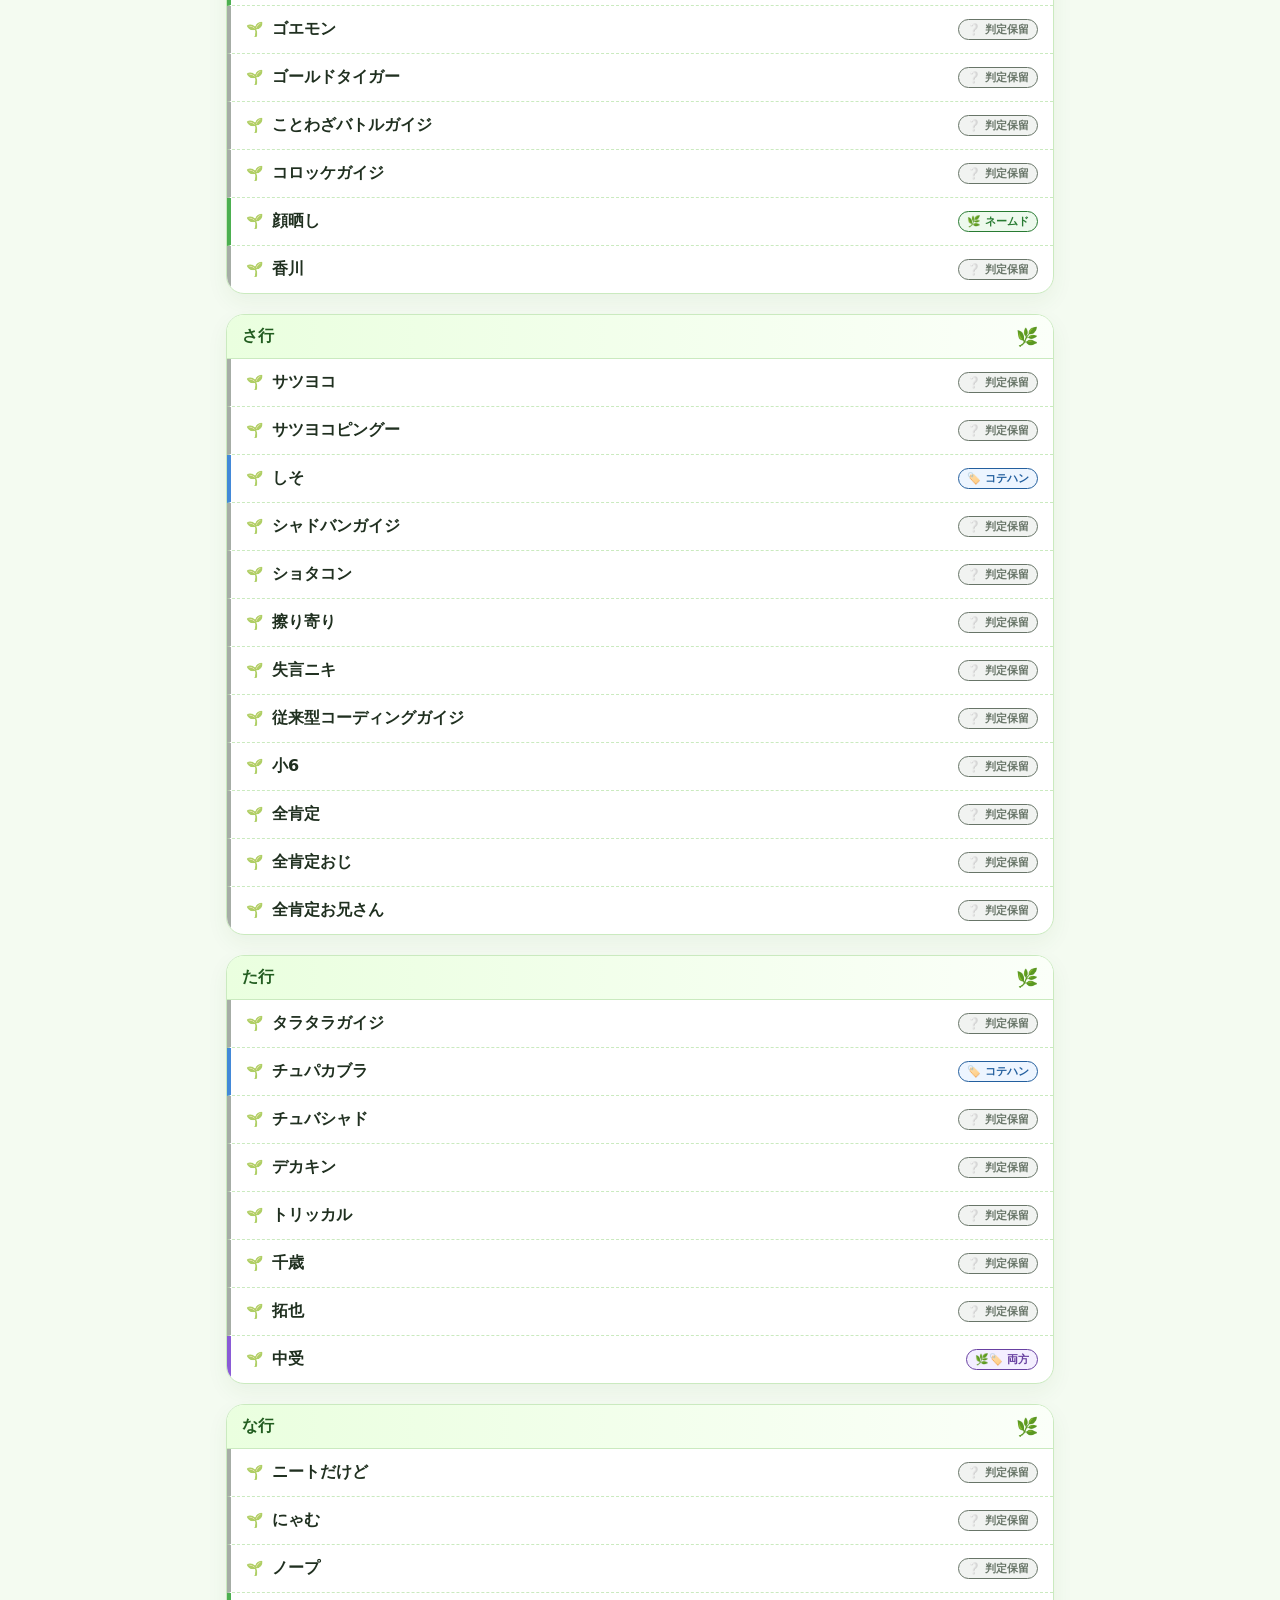
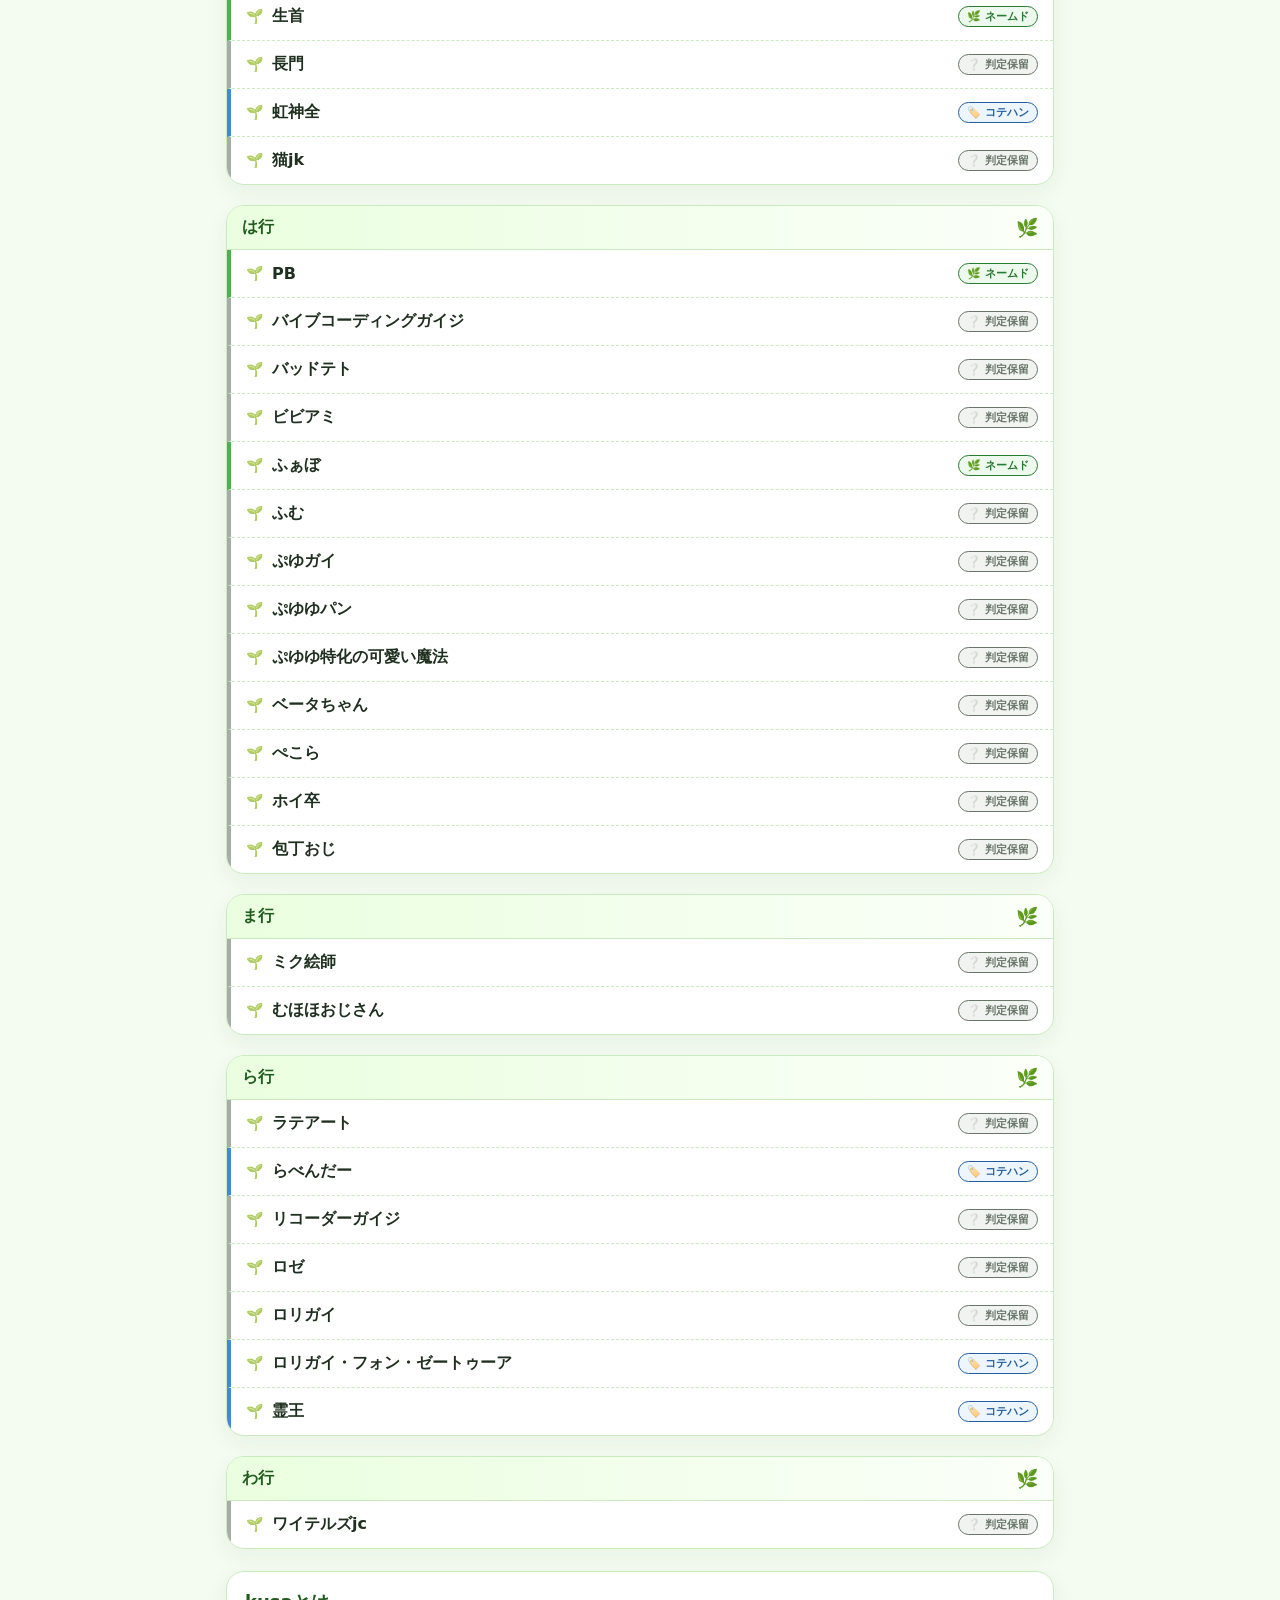
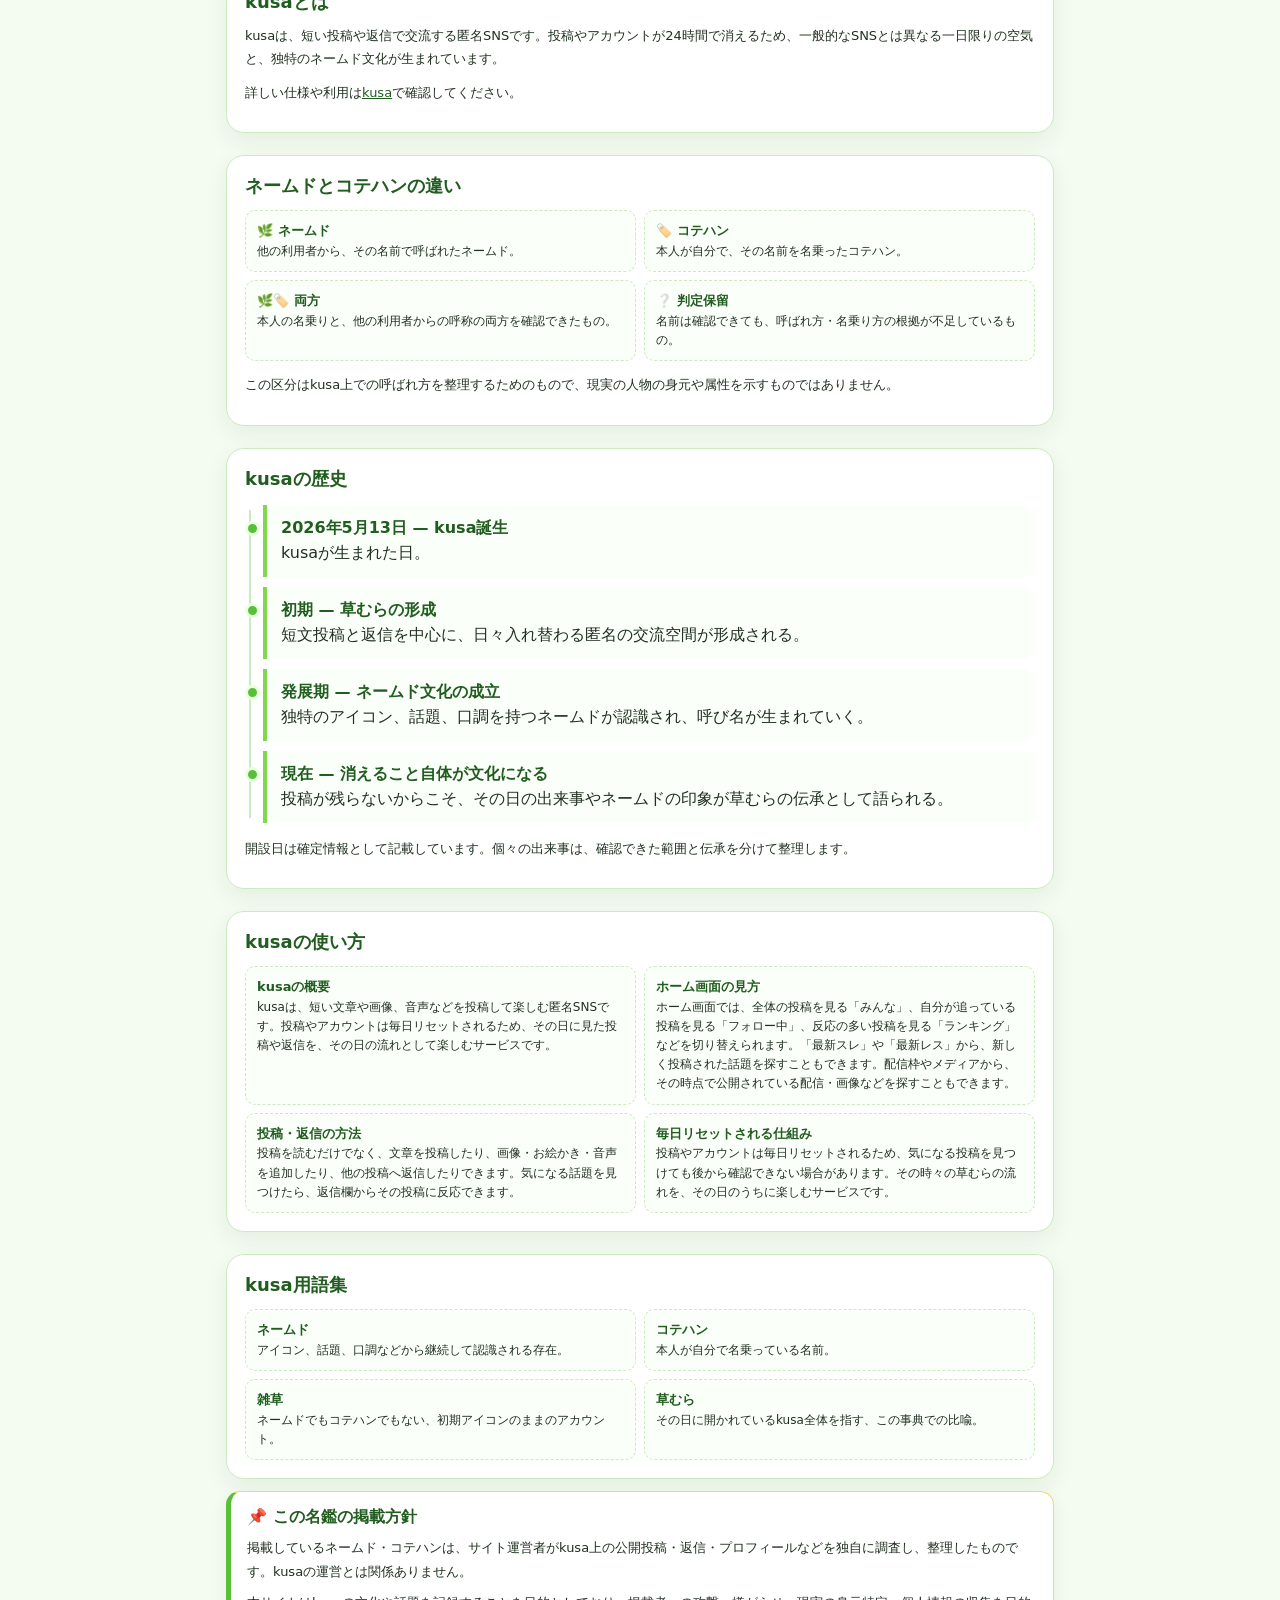
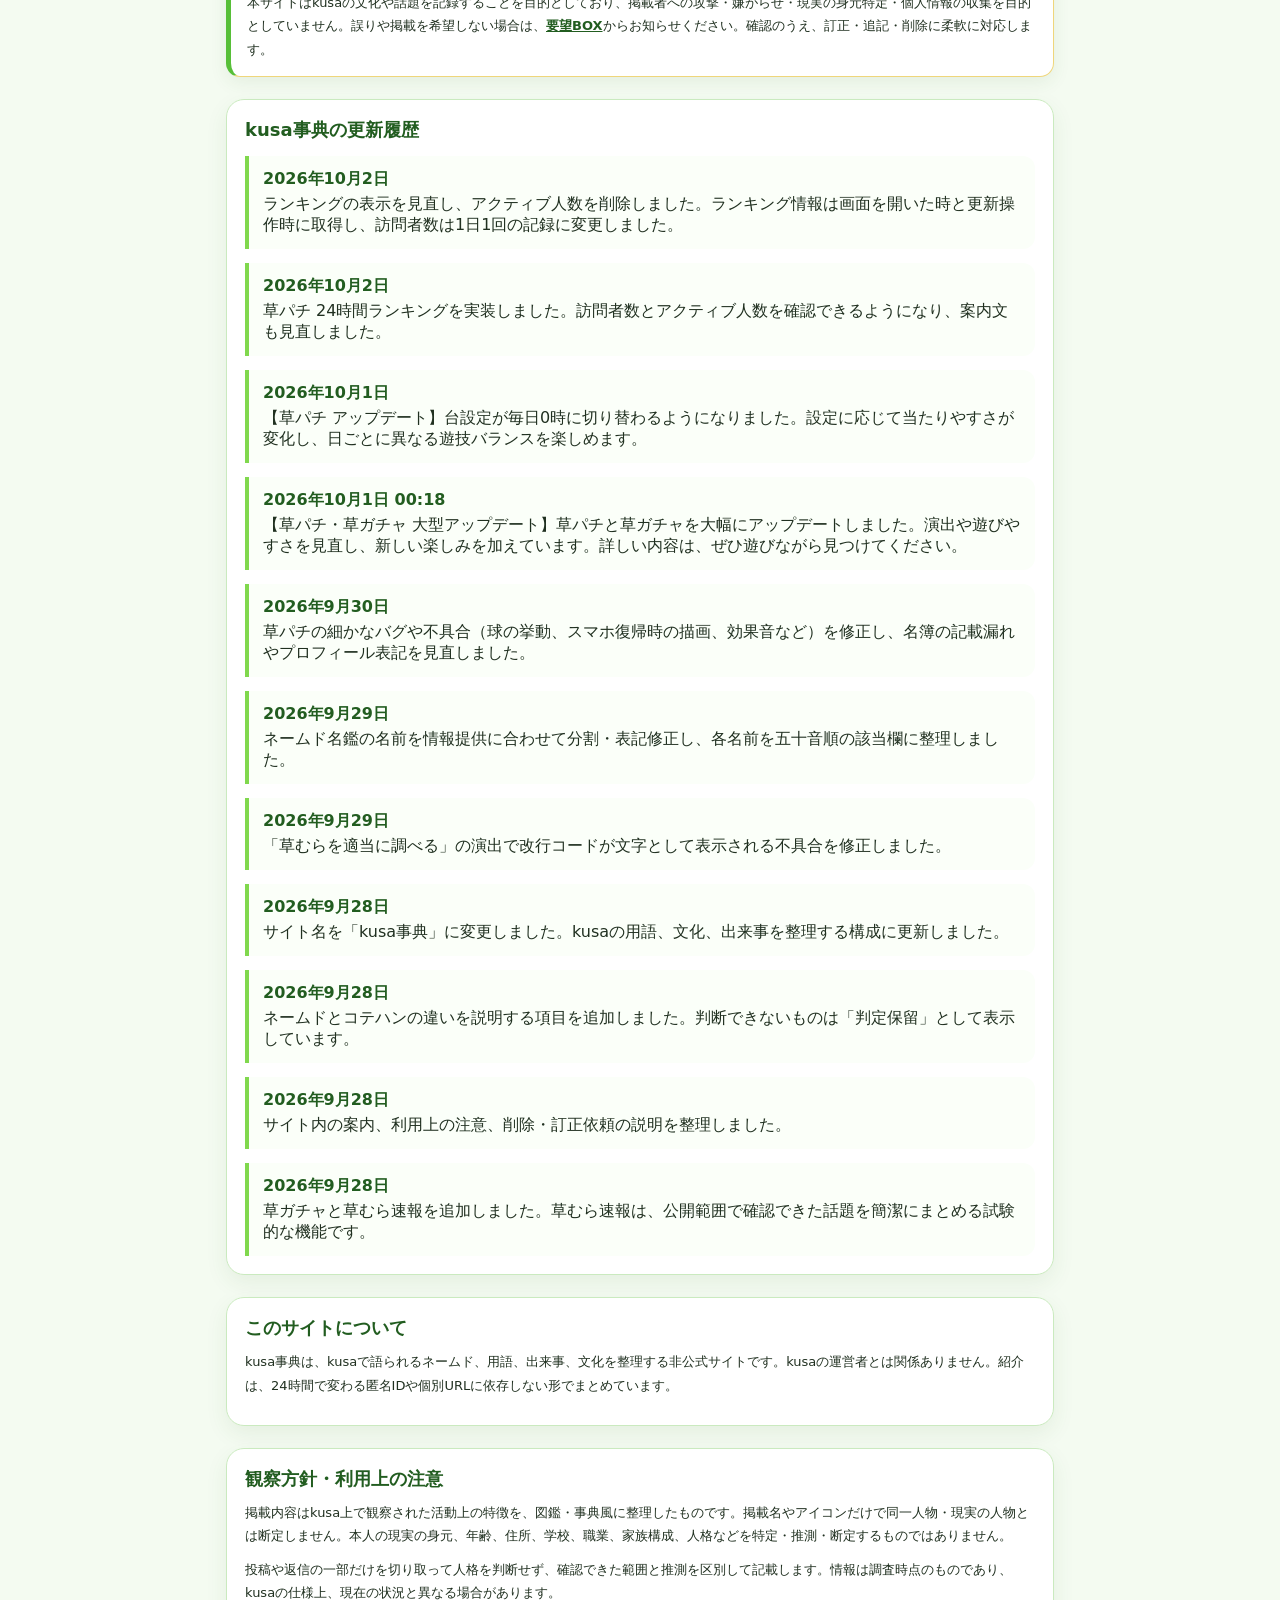
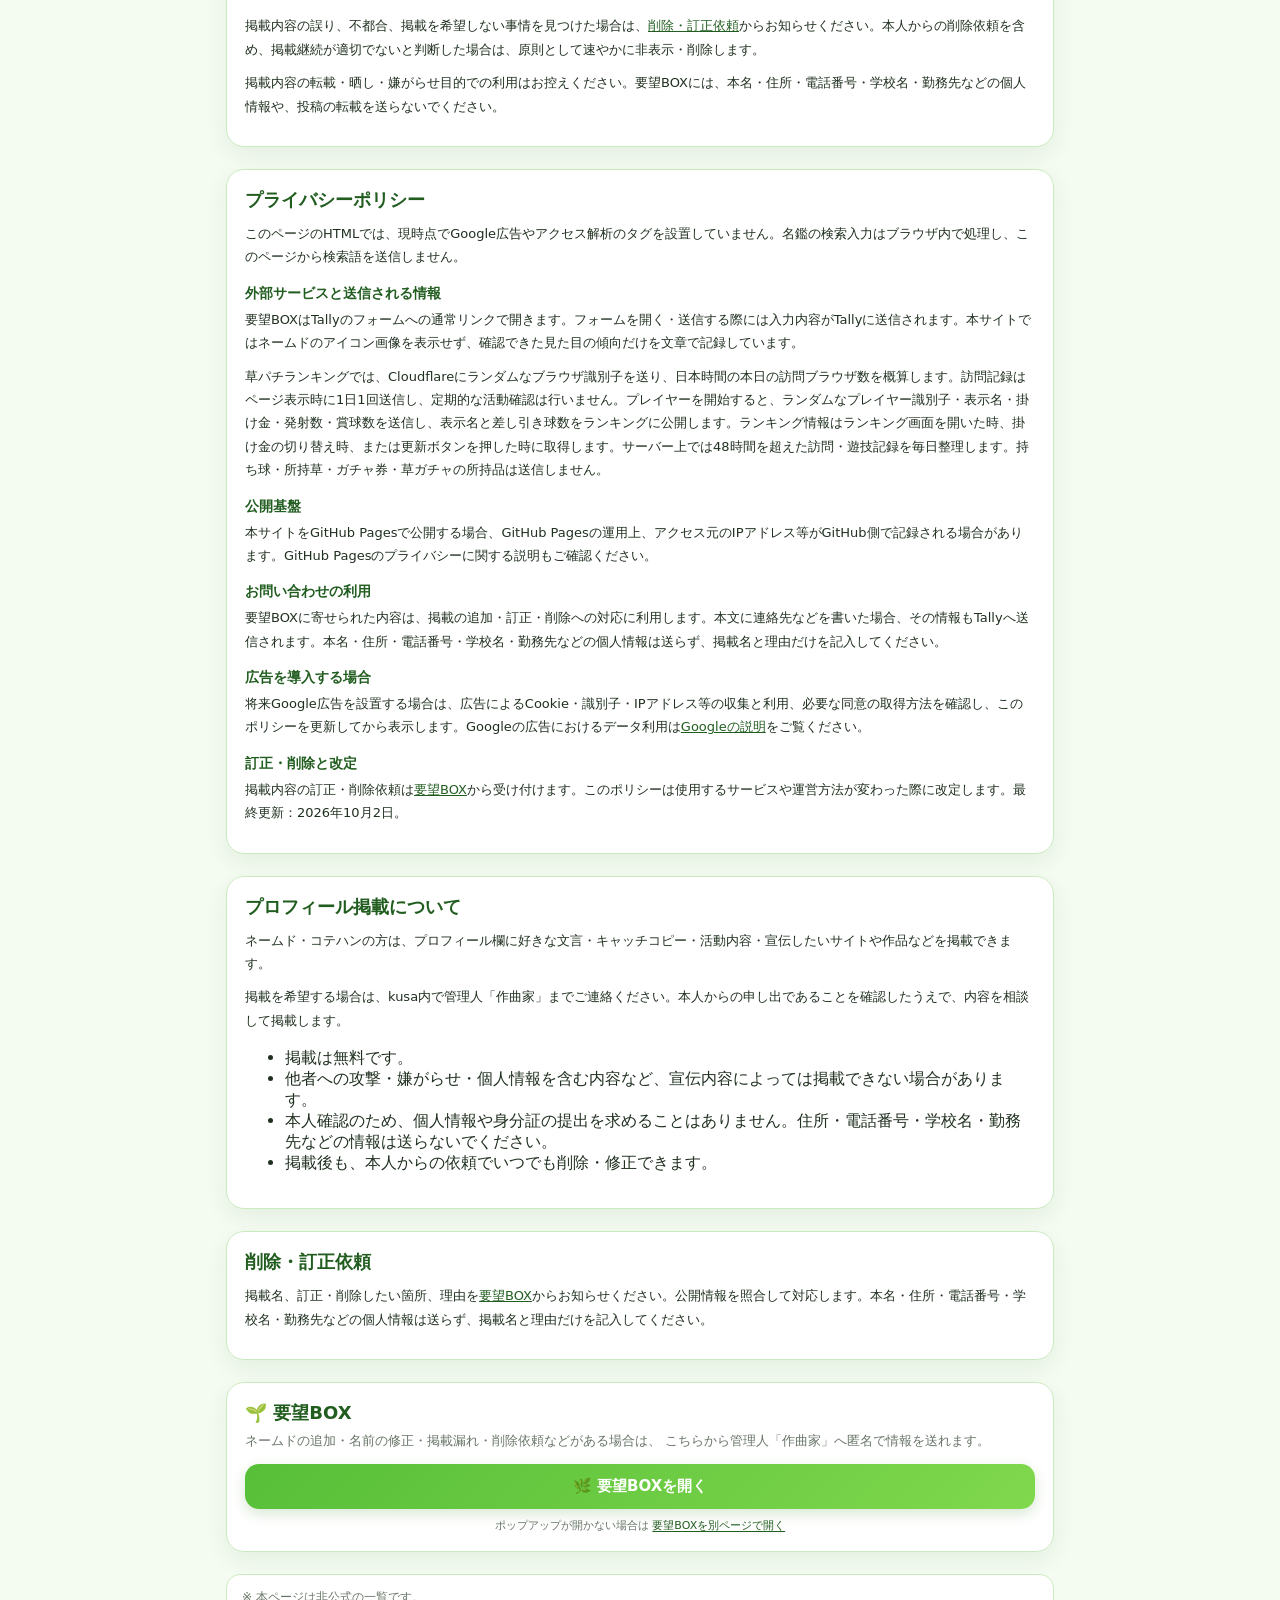
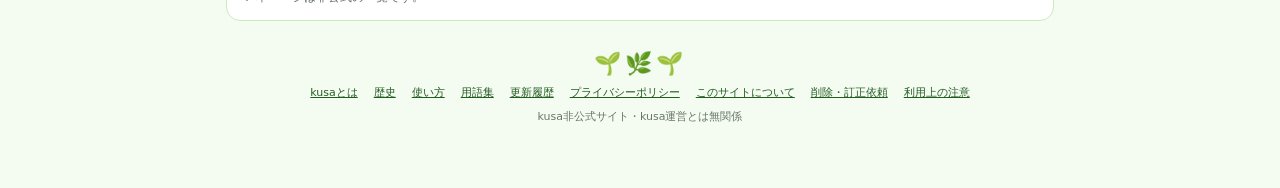
==== commit 63d3a98c: "ヴァロキチのカード表記をコテハンに統一" ====
--- a/kusa_named_directory_final.html
+++ b/kusa_named_directory_final.html
@@ -1913,7 +1913,11 @@
   const detail = namedDetails[name];
   const type = getType(name);
   const typeLabel = typeMeta[type].shortLabel;
-  const description = detail?.description || 'このネームドについて、詳しい紹介はまだ整理中です。';
+  const description = detail?.description || (type === 'handle'
+    ? 'このコテハンについて、詳しい紹介はまだ整理中です。'
+    : type === 'named'
+      ? 'このネームドについて、詳しい紹介はまだ整理中です。'
+      : 'この名前について、詳しい紹介はまだ整理中です。');
   return {
     id: `named-${rarity}-${name}`,
     rarity,
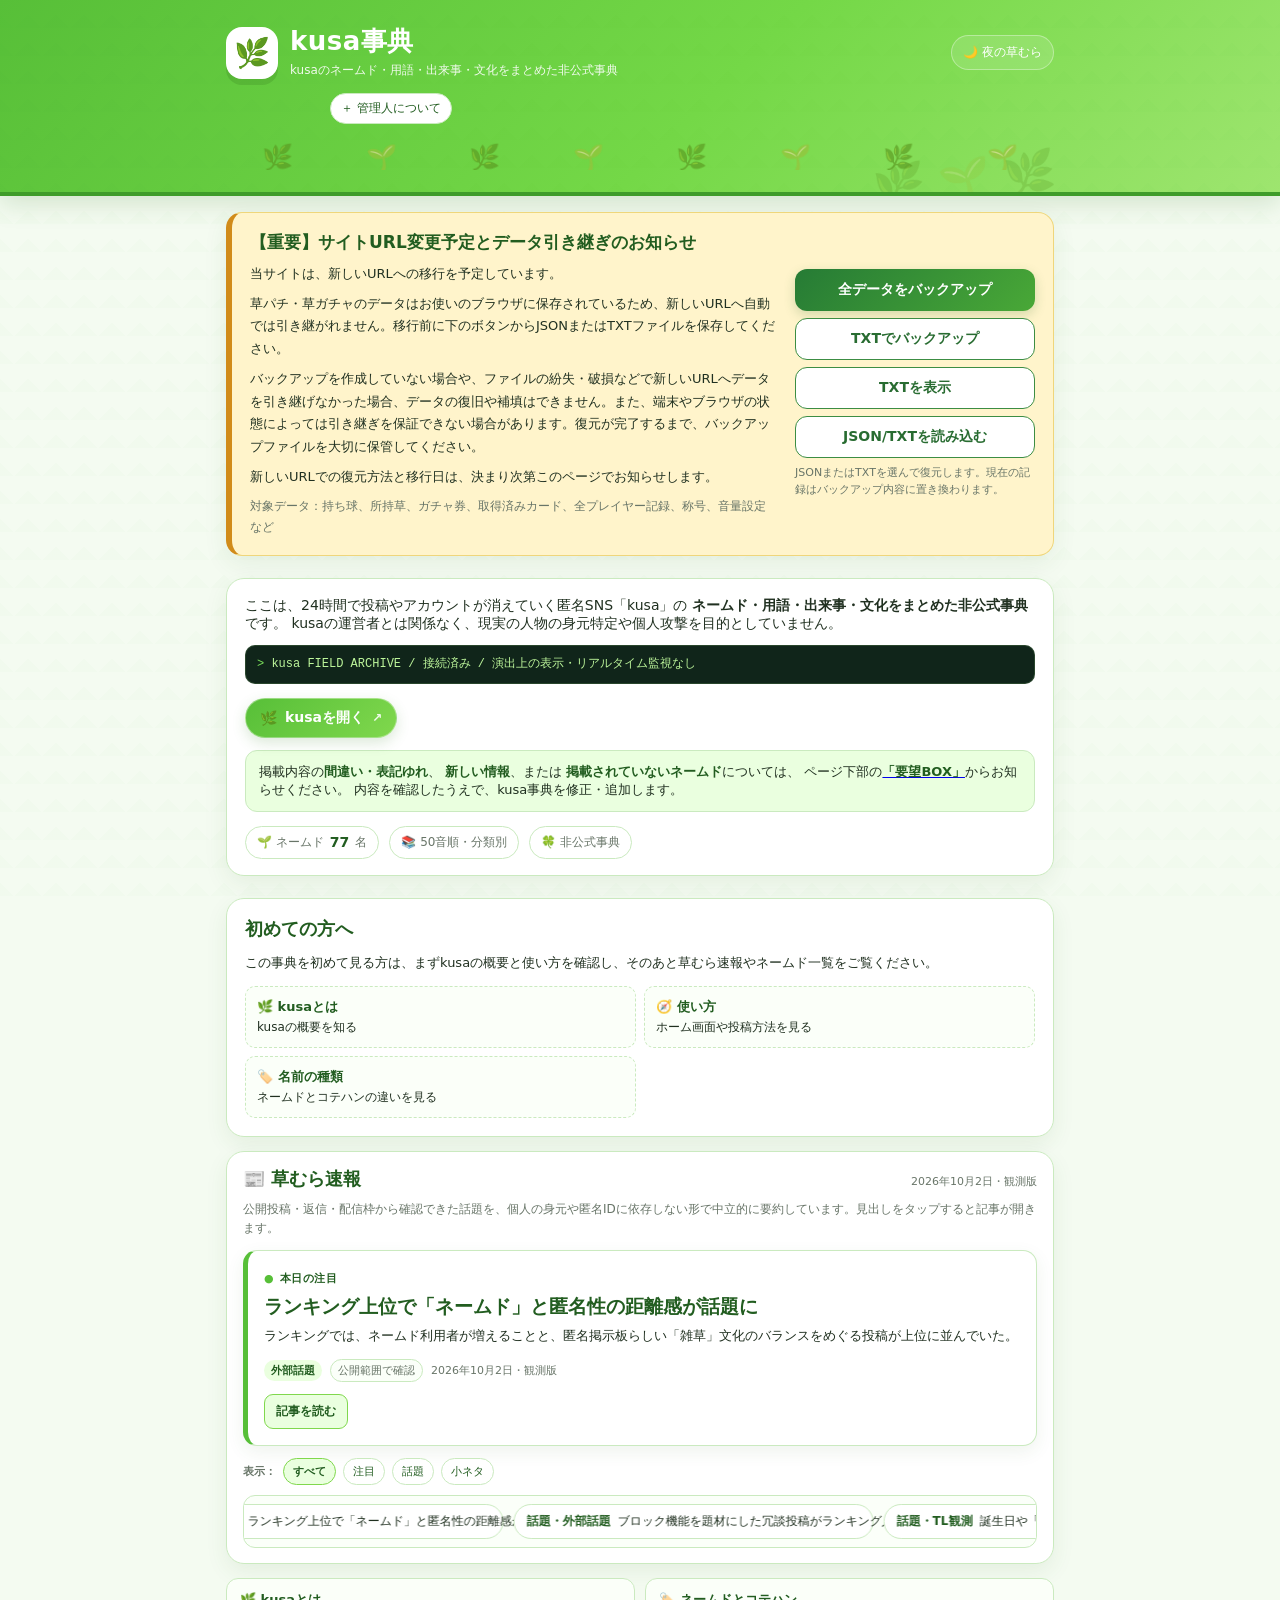
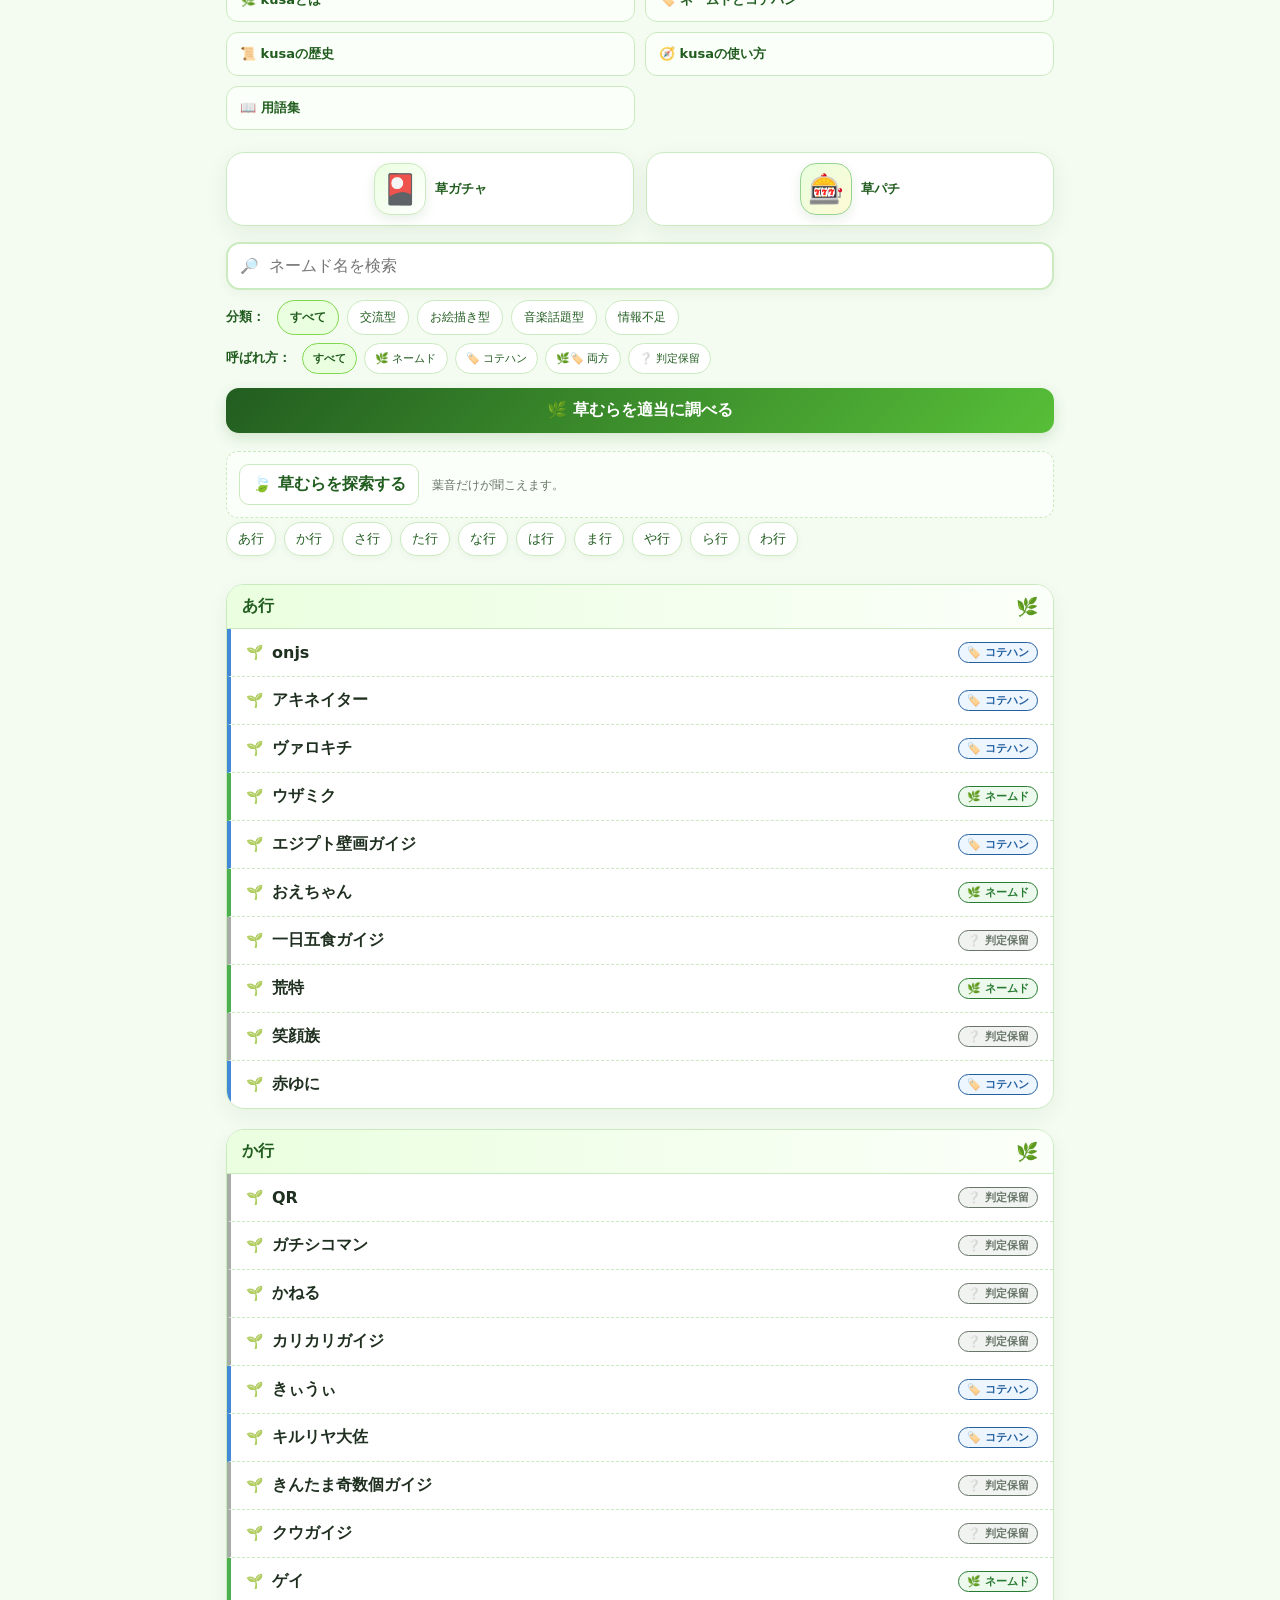
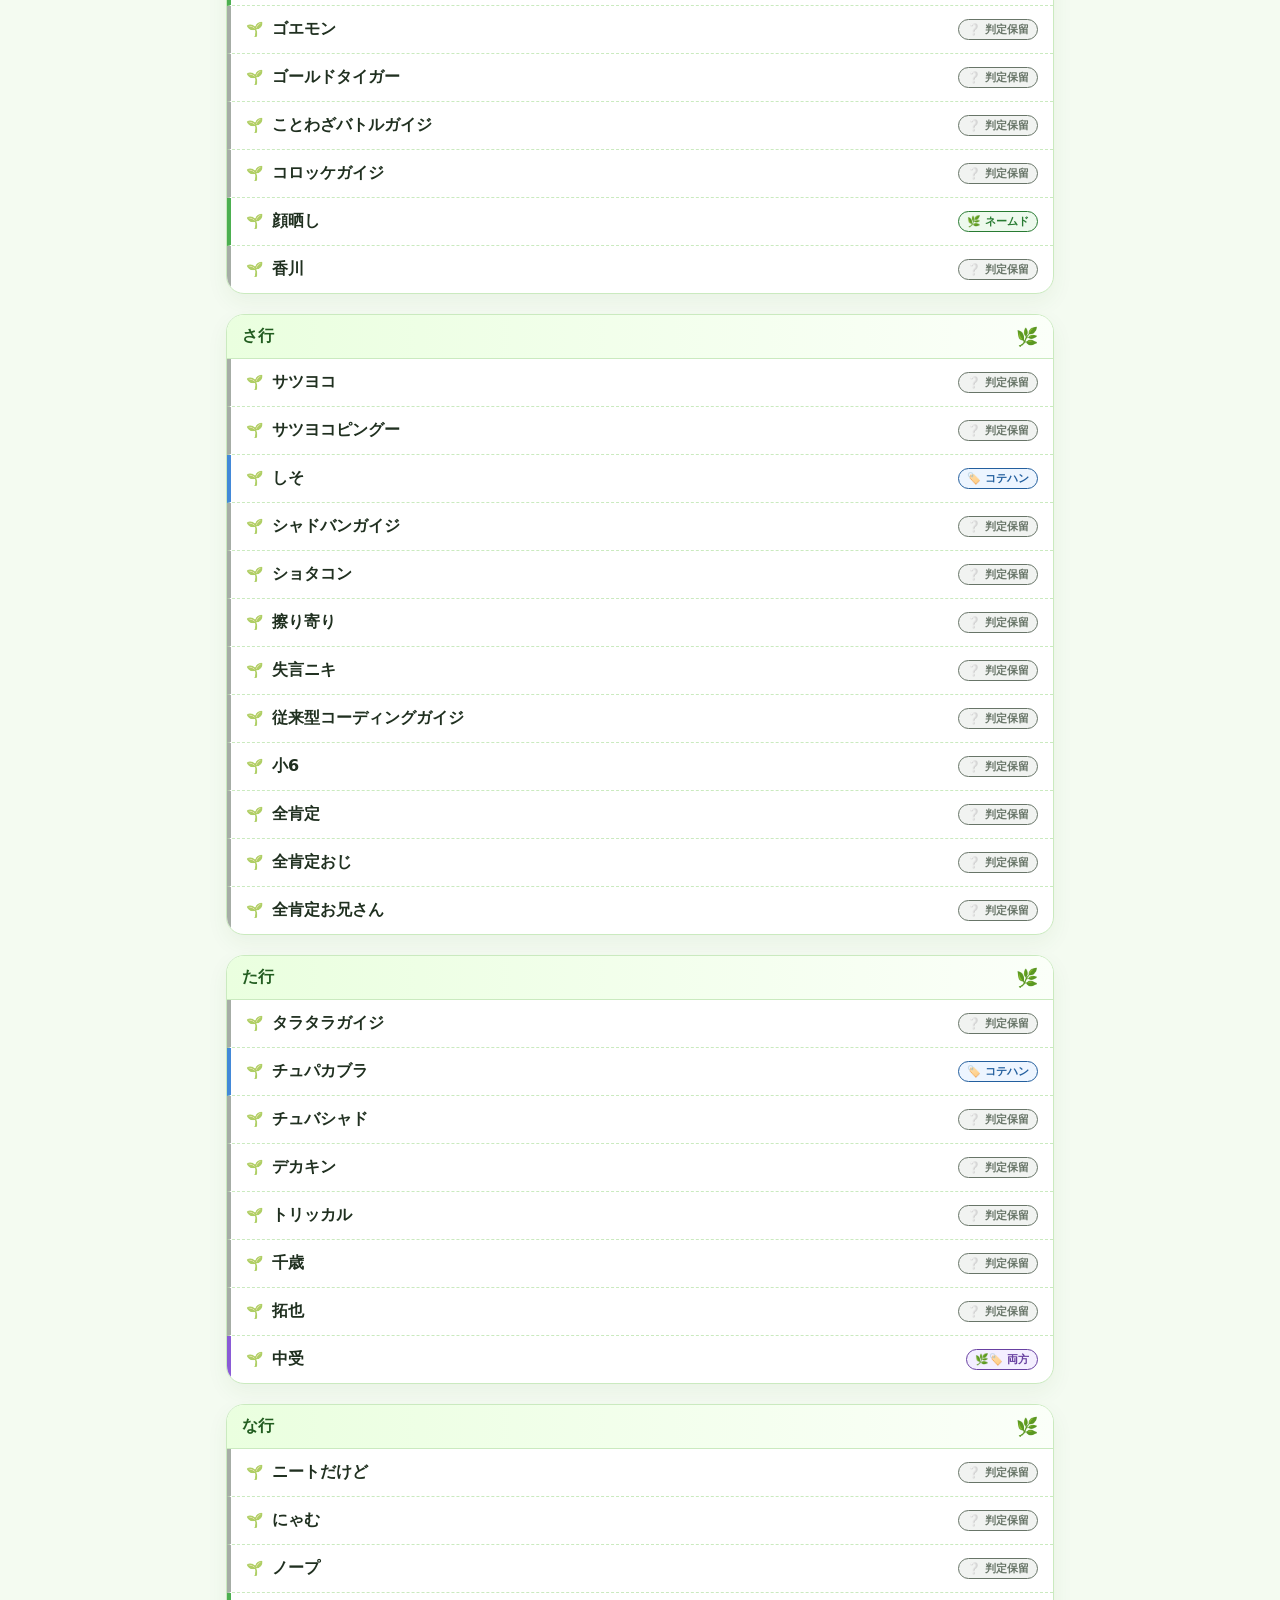
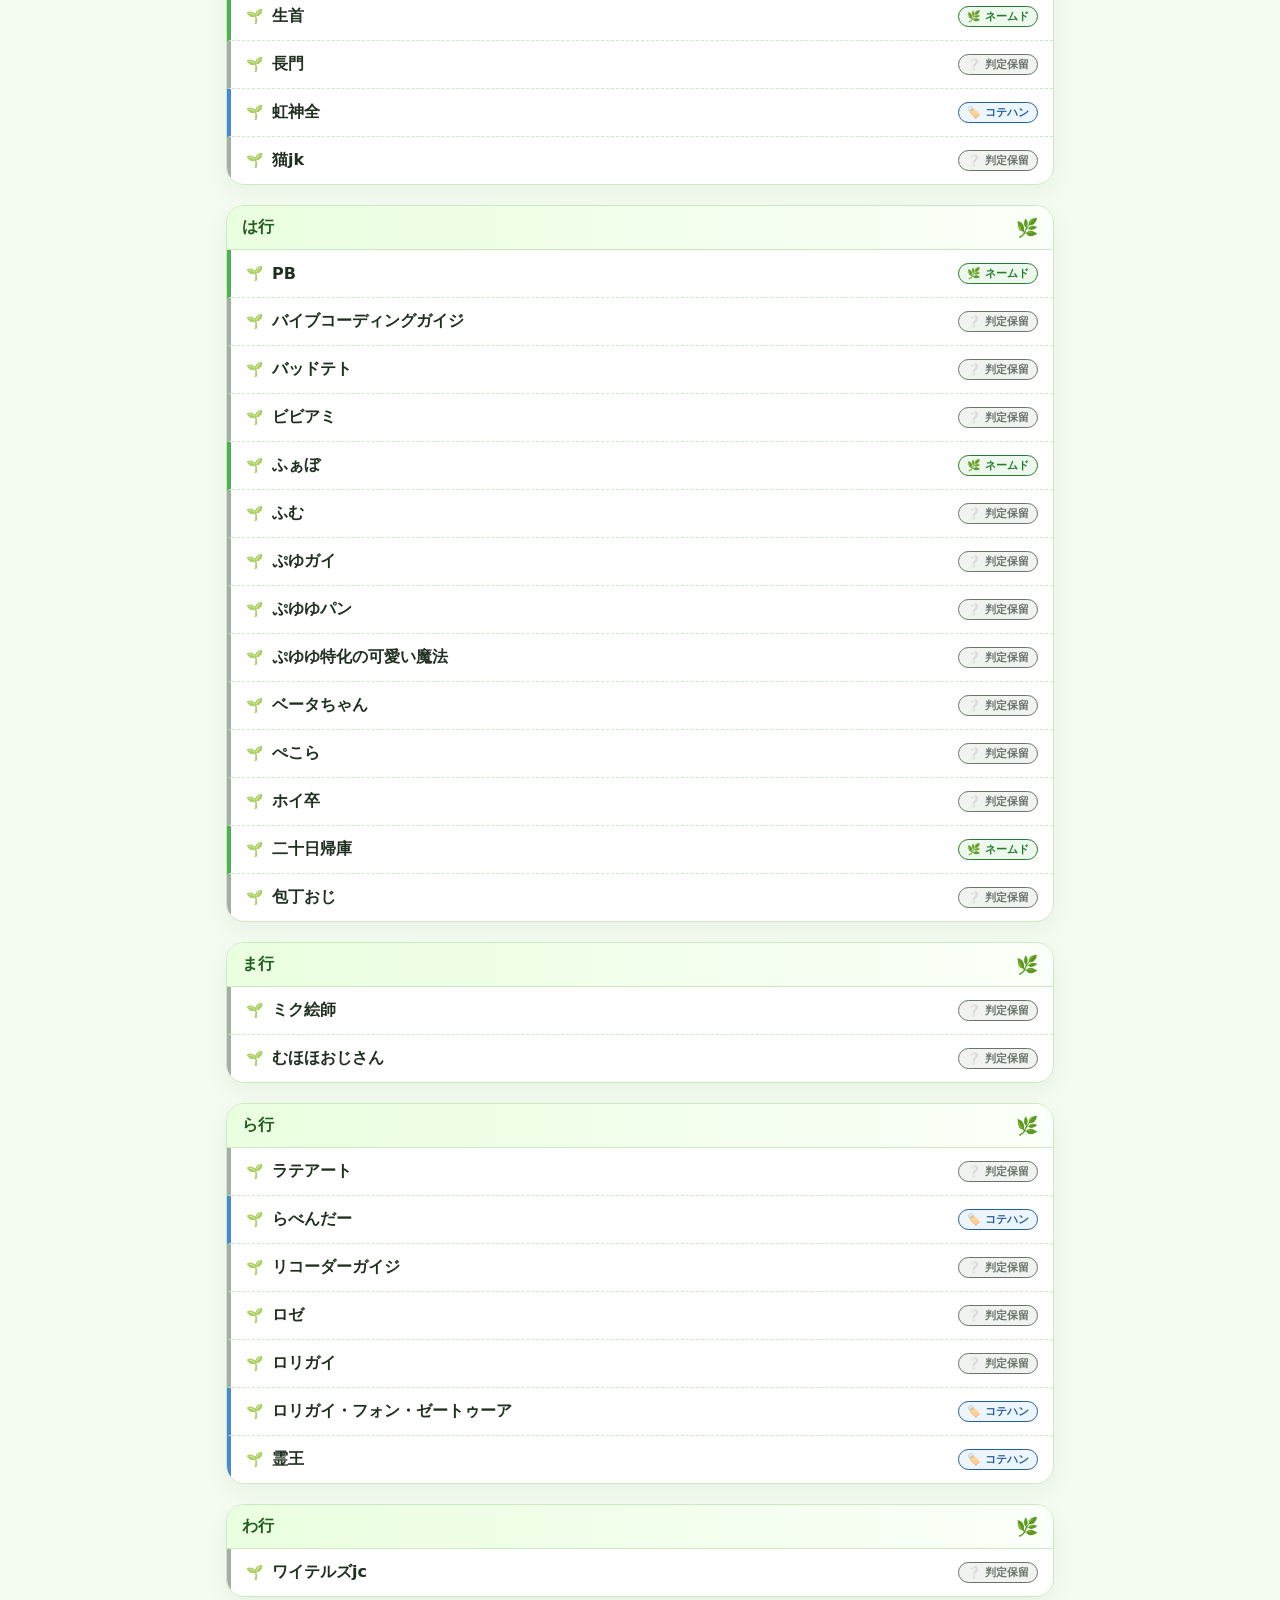
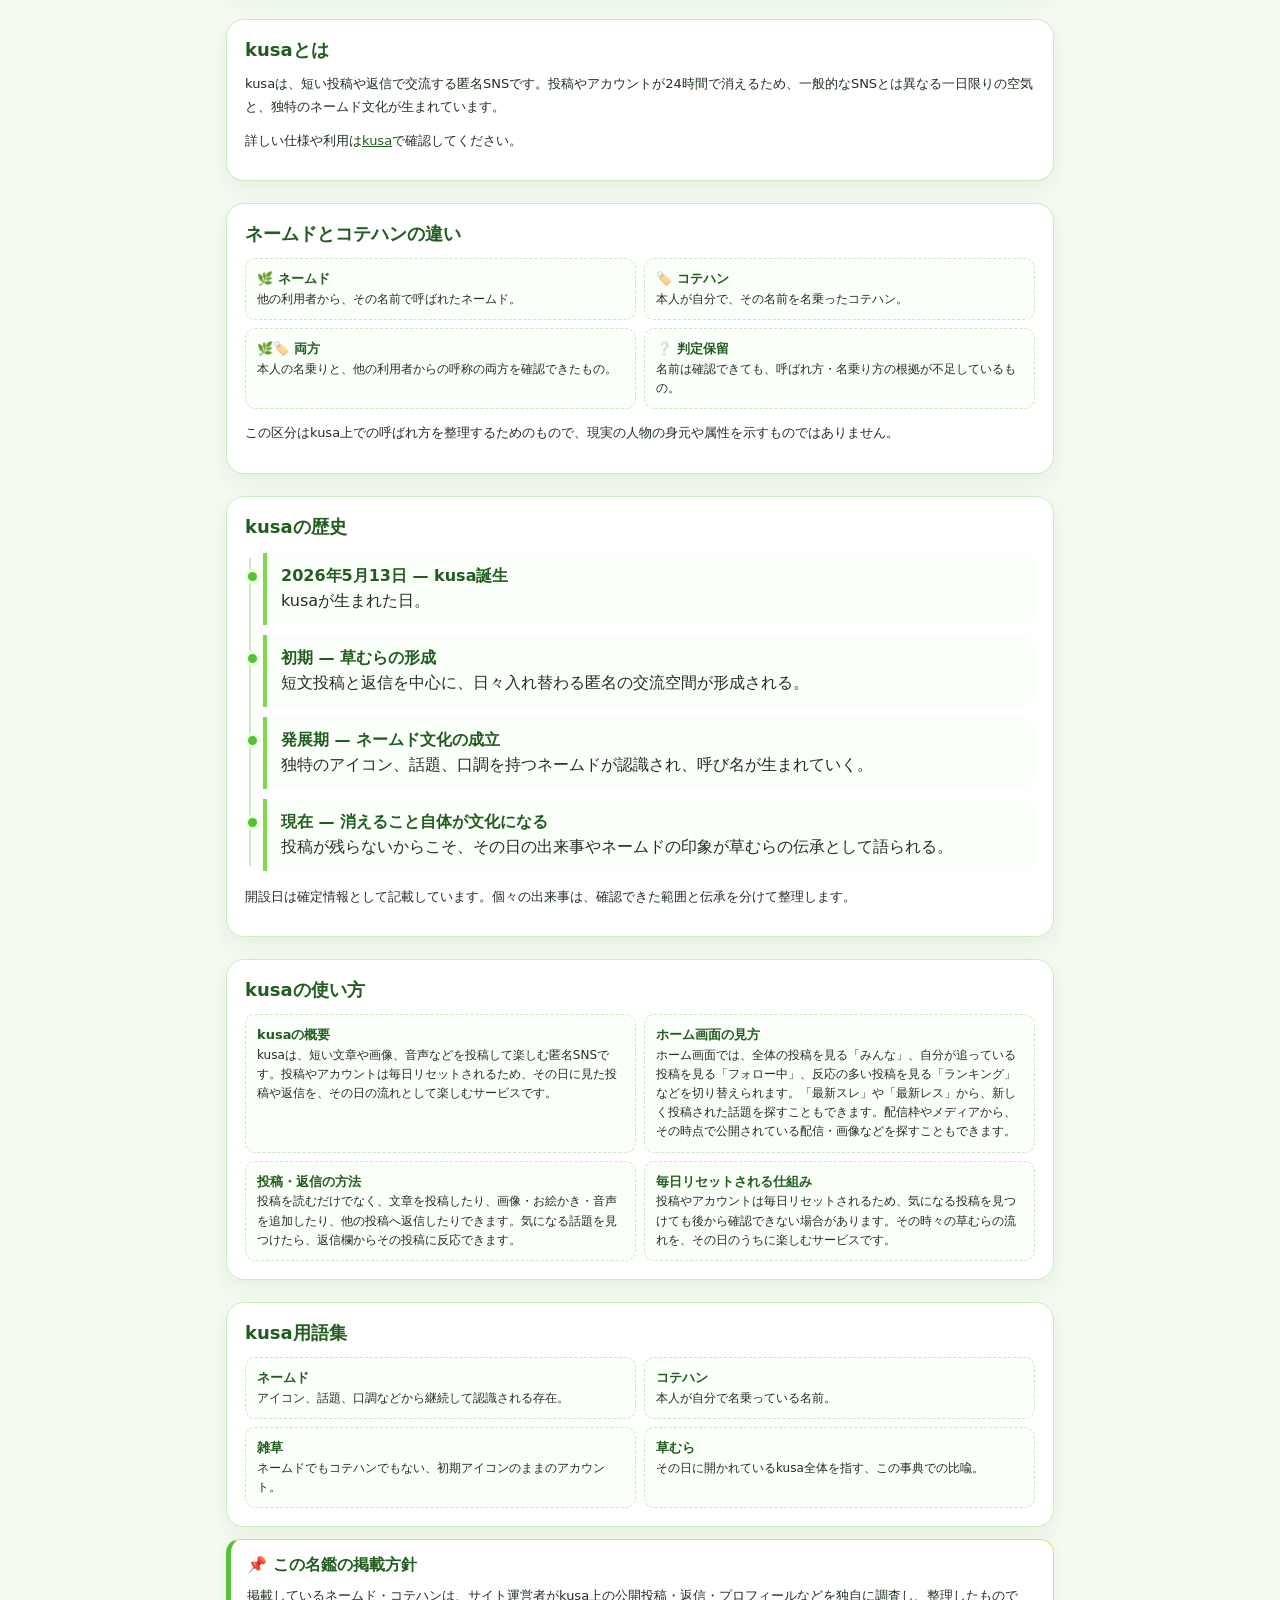
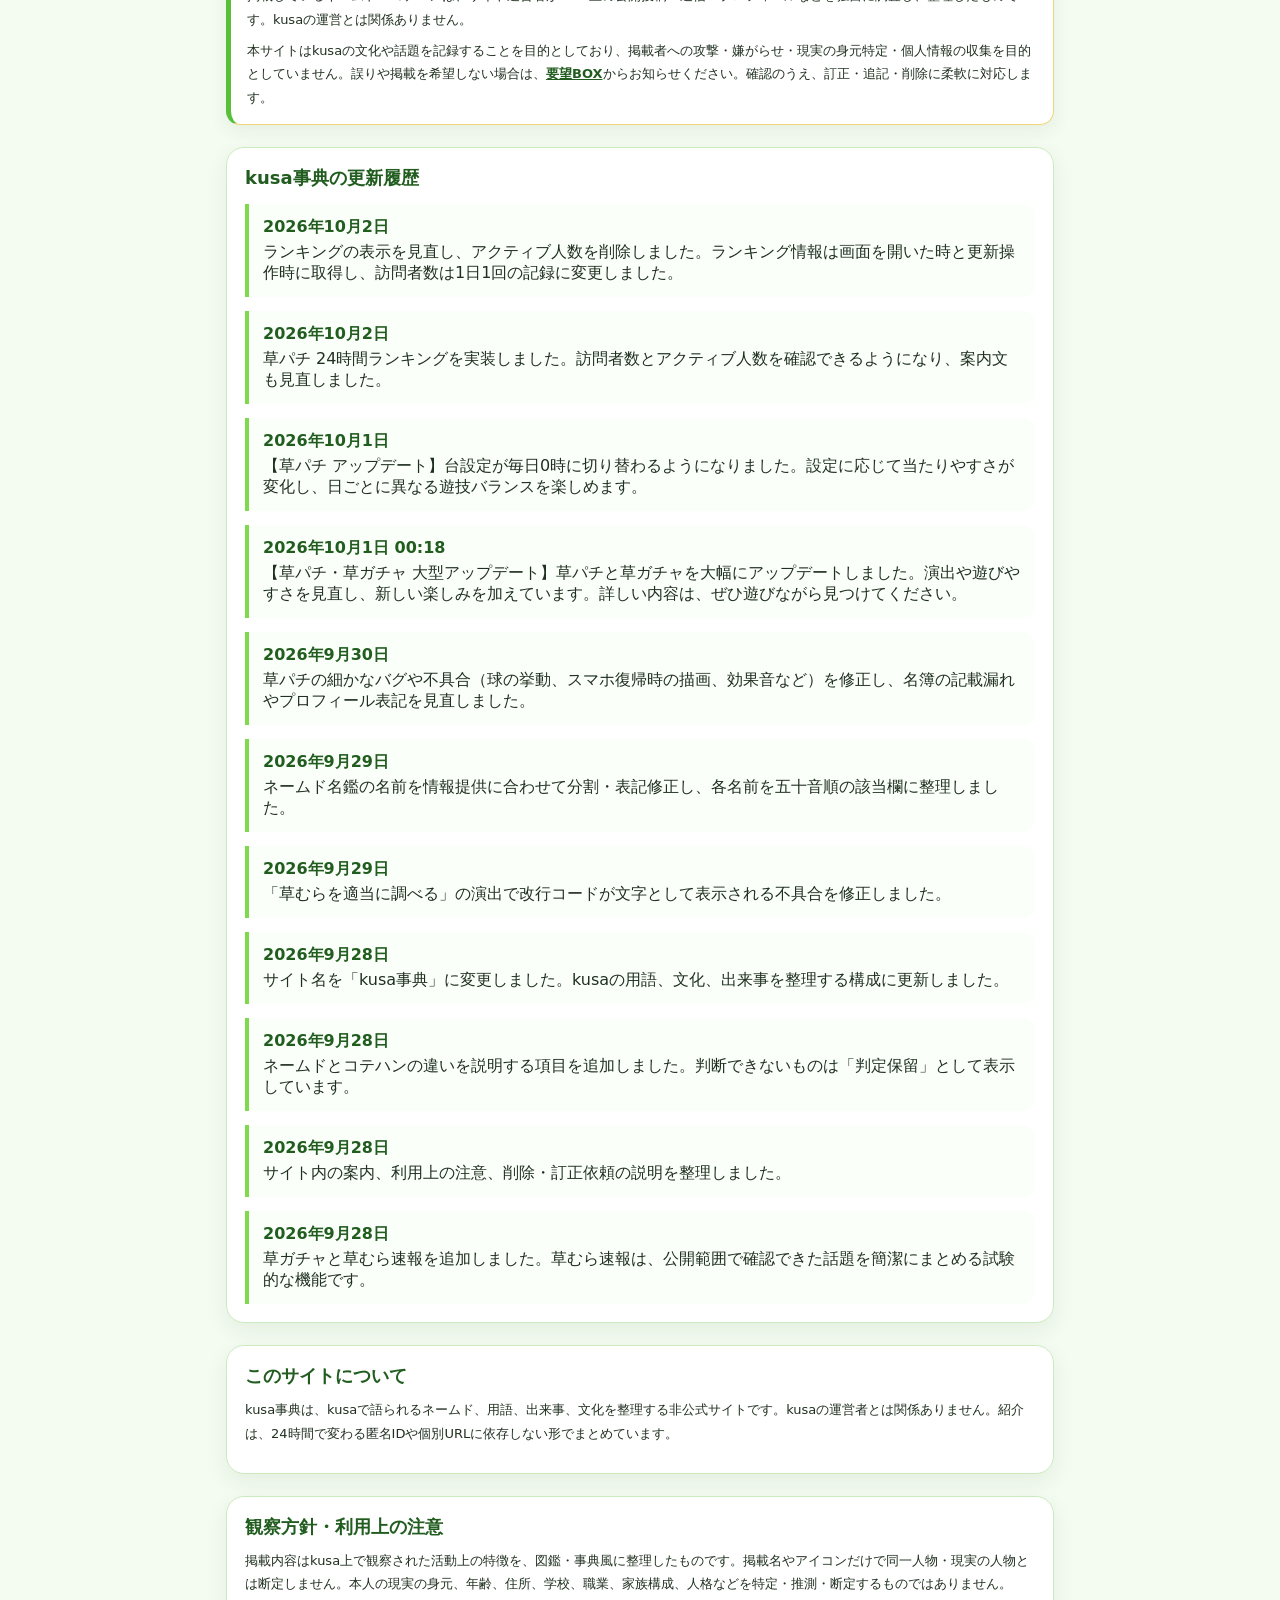
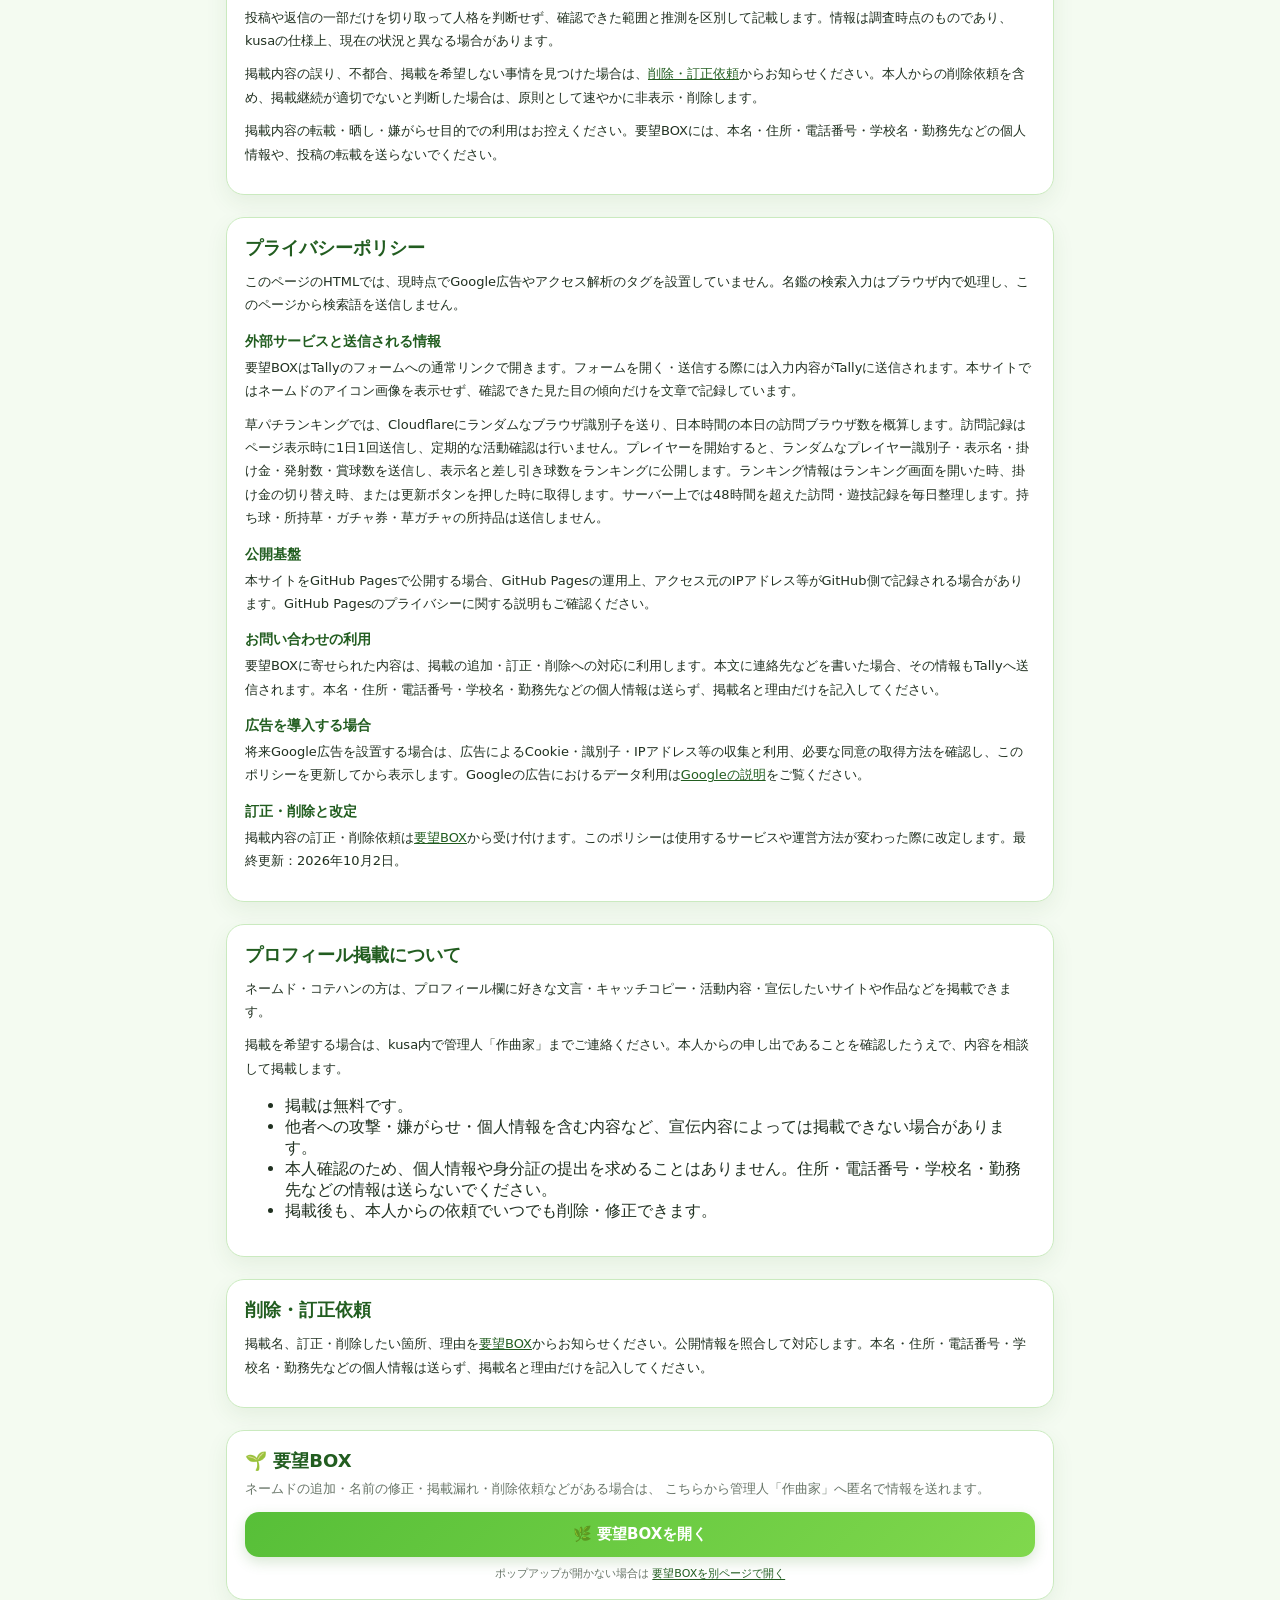
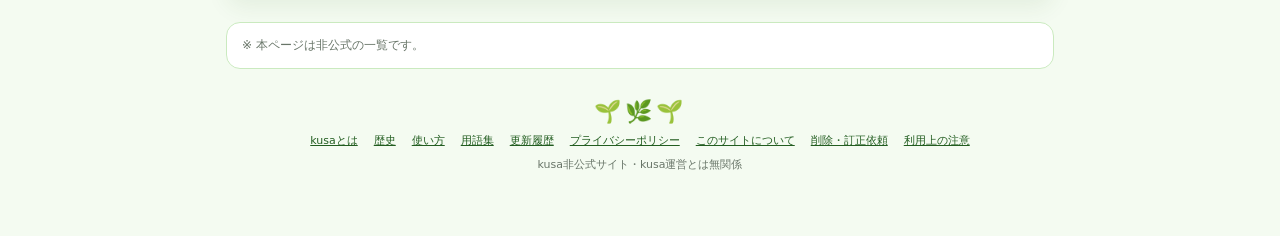
==== commit 6e31a026: "二十日帰庫を名鑑と図鑑に追加" ====
--- a/kusa_named_directory_final.html
+++ b/kusa_named_directory_final.html
@@ -1035,6 +1035,7 @@
     <li class="named-item" data-name="ガチンコマン"><span class="leaf">🌱</span><span class="name">ガチンコマン</span></li>
     <li class="named-item" data-name="従来型コーディングガイジ"><span class="leaf">🌱</span><span class="name">従来型コーディングガイジ</span></li>
     <li class="named-item" data-name="バイブコーディングガイジ"><span class="leaf">🌱</span><span class="name">バイブコーディングガイジ</span></li>
+    <li class="named-item" data-name="二十日帰庫"><span class="leaf">🌱</span><span class="name">二十日帰庫</span></li>
   </ul></section>
   <div id="empty" class="empty">🌱 該当するネームドが見つかりません。</div>
 
@@ -1796,6 +1797,17 @@
     summary: 'プロフィールに「デカキン」とだけ記載しているネームド。',
     iconTendency: '継続したアイコン傾向は未確認。',
     source: '公開プロフィールの表記のみをもとに整理。'
+  },
+  '二十日帰庫': {
+    description: '毎日夕方ごろに「初カキコ」と書き込む、謎めいたネームド。',
+    classification: '定型投稿型・謎キャラ型',
+    topics: '夕方ごろに投稿される「初カキコ」という短い書き込み。',
+    preferences: '継続した好き嫌いは未確認。',
+    activity: '毎日夕方ごろに確認される。',
+    confidence: '提供情報・投稿傾向',
+    summary: '夕方ごろに「初カキコ」と書き込む、謎めいたネームド。',
+    iconTendency: '確認できるアイコン傾向は未整理。',
+    source: '要望で提供された観測情報をもとに整理。'
   }
 });
 
@@ -1810,6 +1822,7 @@
   '霊王': 'handle',
   '生首': 'named',
   'ヴァロキチ': 'handle',
+  '二十日帰庫': 'named',
   'しそ': 'handle',
   'らべんだー': 'handle',
   'ふぁぼ': 'named',
@@ -1904,7 +1917,7 @@
   'ホイ卒': '🍼', '包丁おじ': '🔪', 'ビビアミ': '🎮', 'ベータちゃん': '🧪', 'ぺこら': '🐰',
   'ミク絵師': '🎨', 'むほほおじさん': '😏', 'ユニコーン': '🦄', '失言ニキ': '🗣️',
   '霊王': '👻', 'ロゼ': '🌹', 'ロリガイ': '🧸', 'らべんだー': '💜', 'ラテアート': '☕',
-  'リコーダーガイジ': '🎵', 'ワイテルズjc': '🎓', 'ヴァロキチ': '🎯',
+  'リコーダーガイジ': '🎵', 'ワイテルズjc': '🎓', 'ヴァロキチ': '🎯', '二十日帰庫': '🖊️',
   '一日五食ガイジ': '🍽️', '赤ゆに': '🔴', 'エジプト壁画ガイジ': '🏺',
   'おえちゃん': '🎁', 'onjs': '⚡'
 });
@@ -2450,7 +2463,7 @@
   'さ': ['全肯定おじ', '全肯定お兄さん', 'サツヨコピングー', 'しそ', 'シャドバンガイジ', 'ショタコン', '失言ニキ', '従来型コーディングガイジ'],
   'た': ['タラタラガイジ', 'チュパカブラ', 'トリッカル'],
   'な': ['虹神全', 'ニートだけど'],
-  'は': ['ぷゆガイ', 'ビビアミ', 'PB', 'バイブコーディングガイジ', 'ふぁぼ', 'ふむ', 'ぷゆゆパン', 'ぷゆゆ特化の可愛い魔法', 'ホイ卒', '包丁おじ'],
+  'は': ['ぷゆガイ', 'ビビアミ', 'PB', 'バイブコーディングガイジ', 'ふぁぼ', 'ふむ', 'ぷゆゆパン', 'ぷゆゆ特化の可愛い魔法', 'ホイ卒', '包丁おじ', '二十日帰庫'],
   'ま': ['むほほおじさん'],
   'や': [],
   'ら': ['リコーダーガイジ', 'らべんだー', 'ラテアート', 'ロリガイ・フォン・ゼートゥーア']
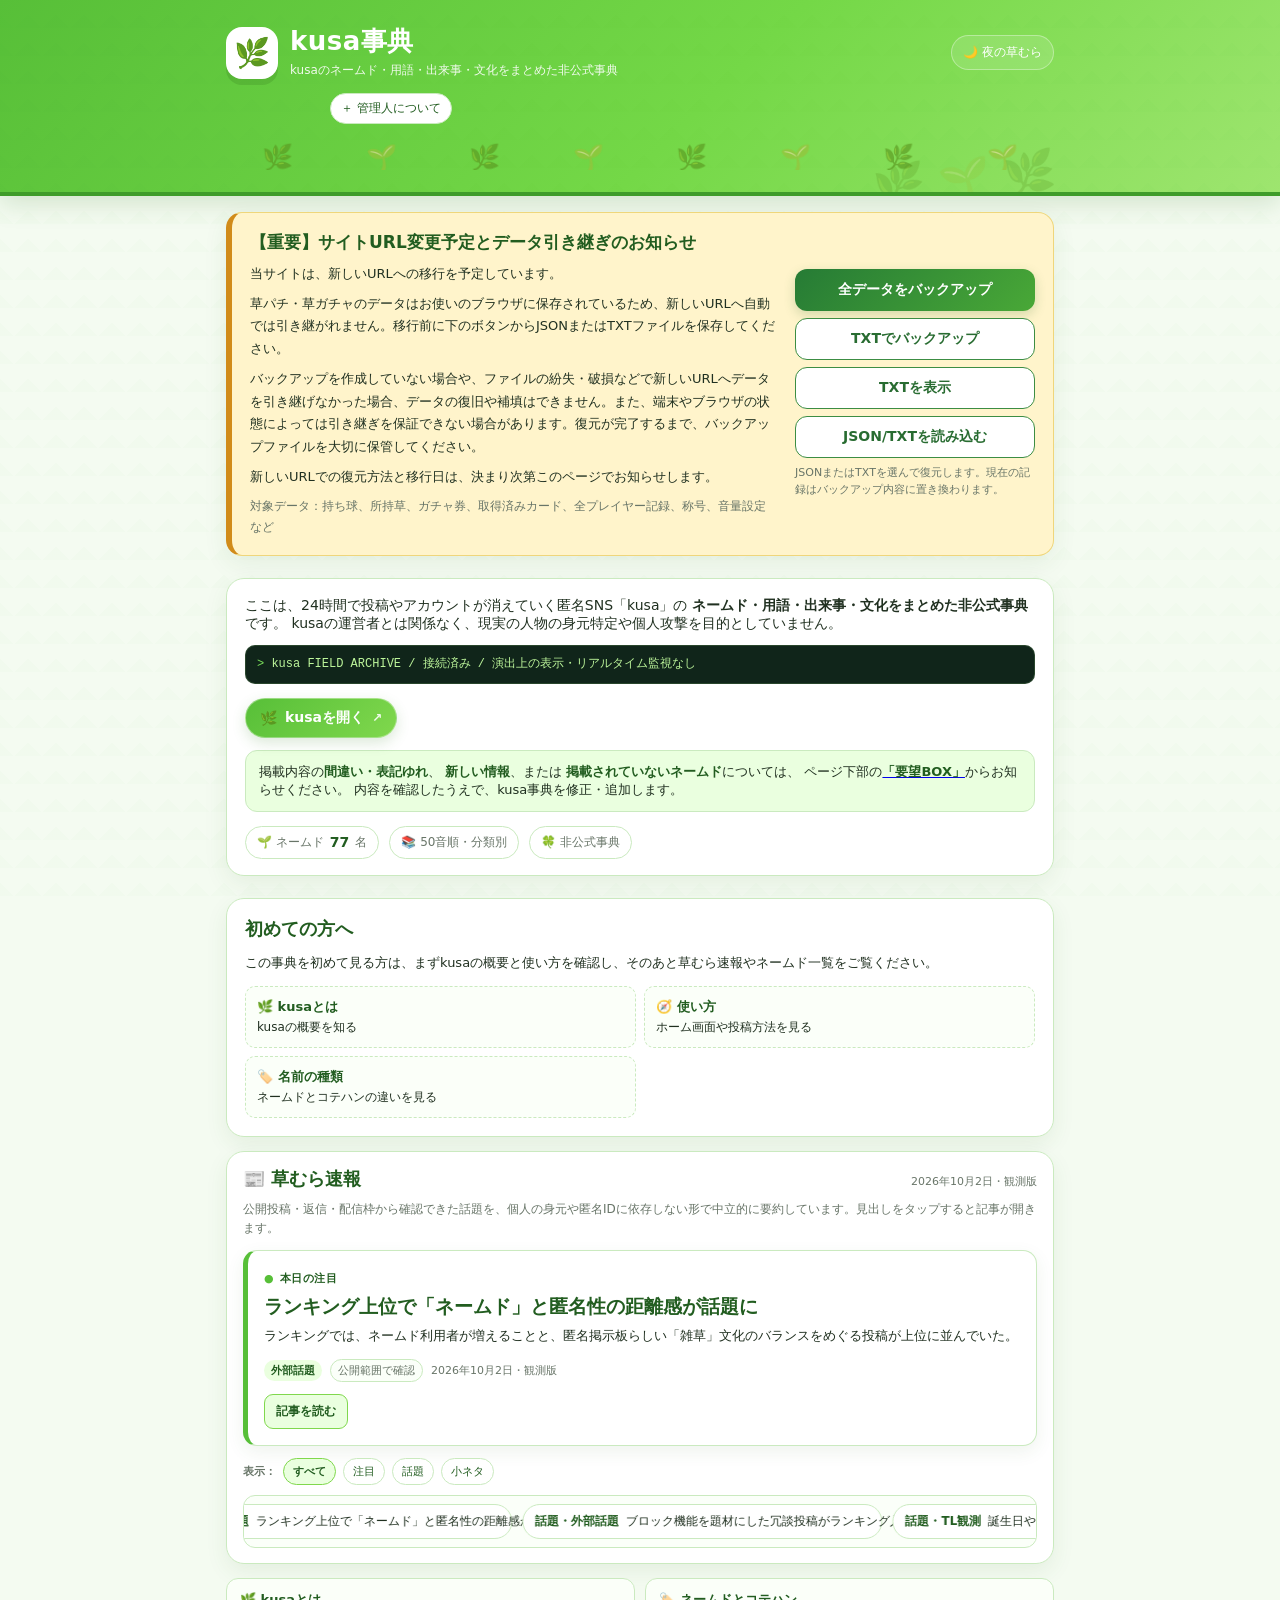
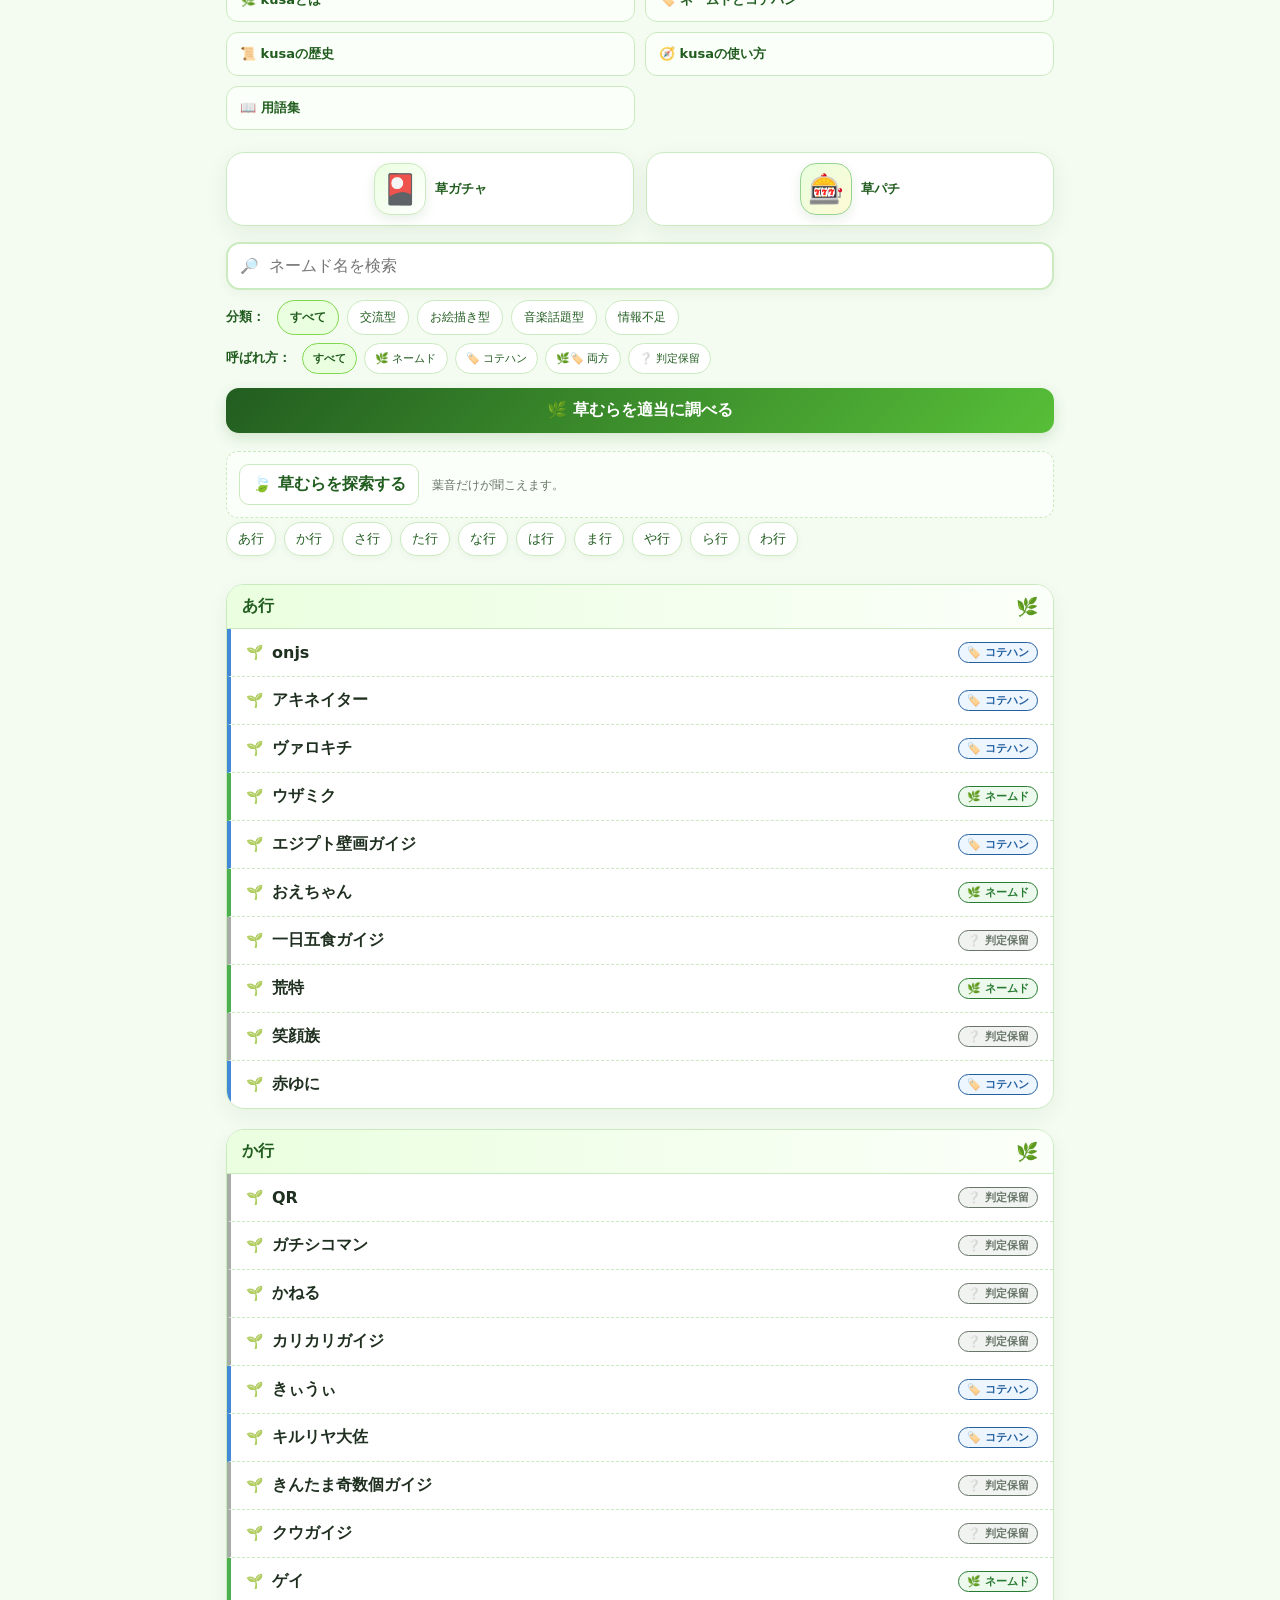
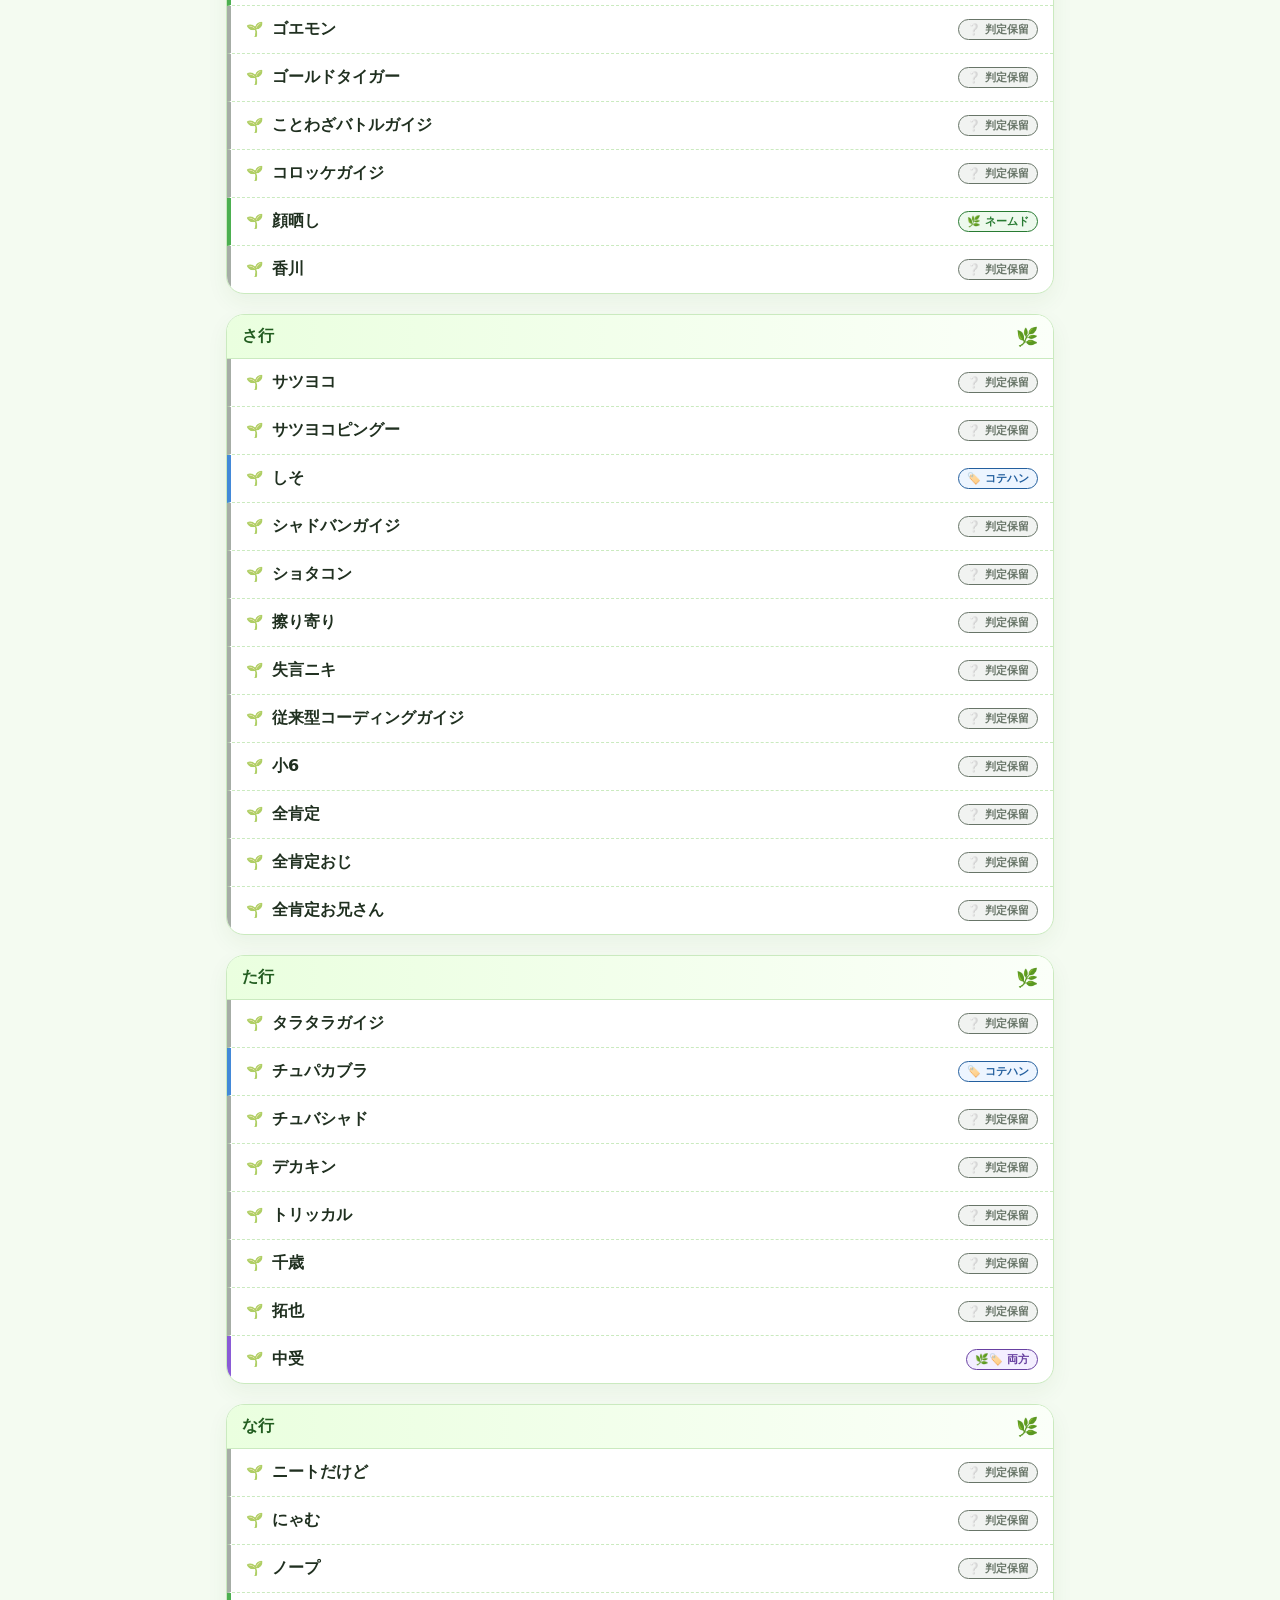
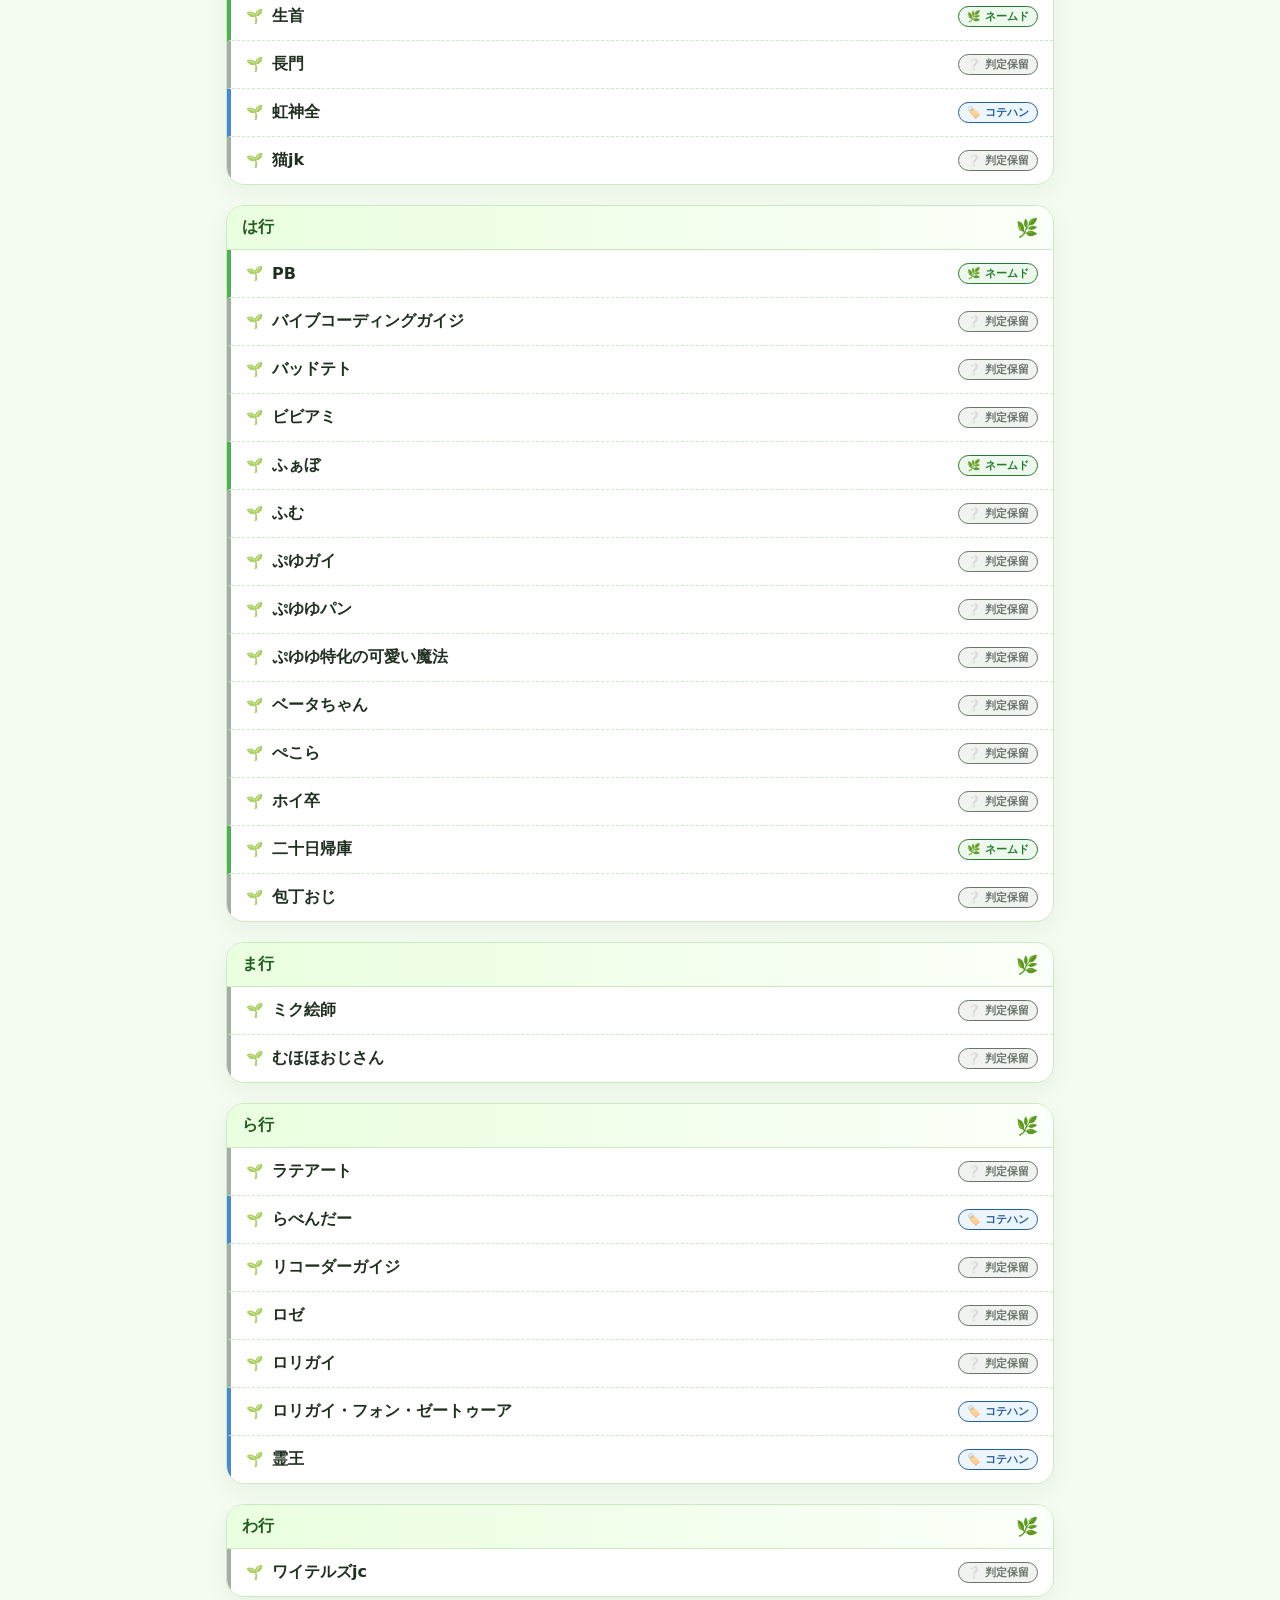
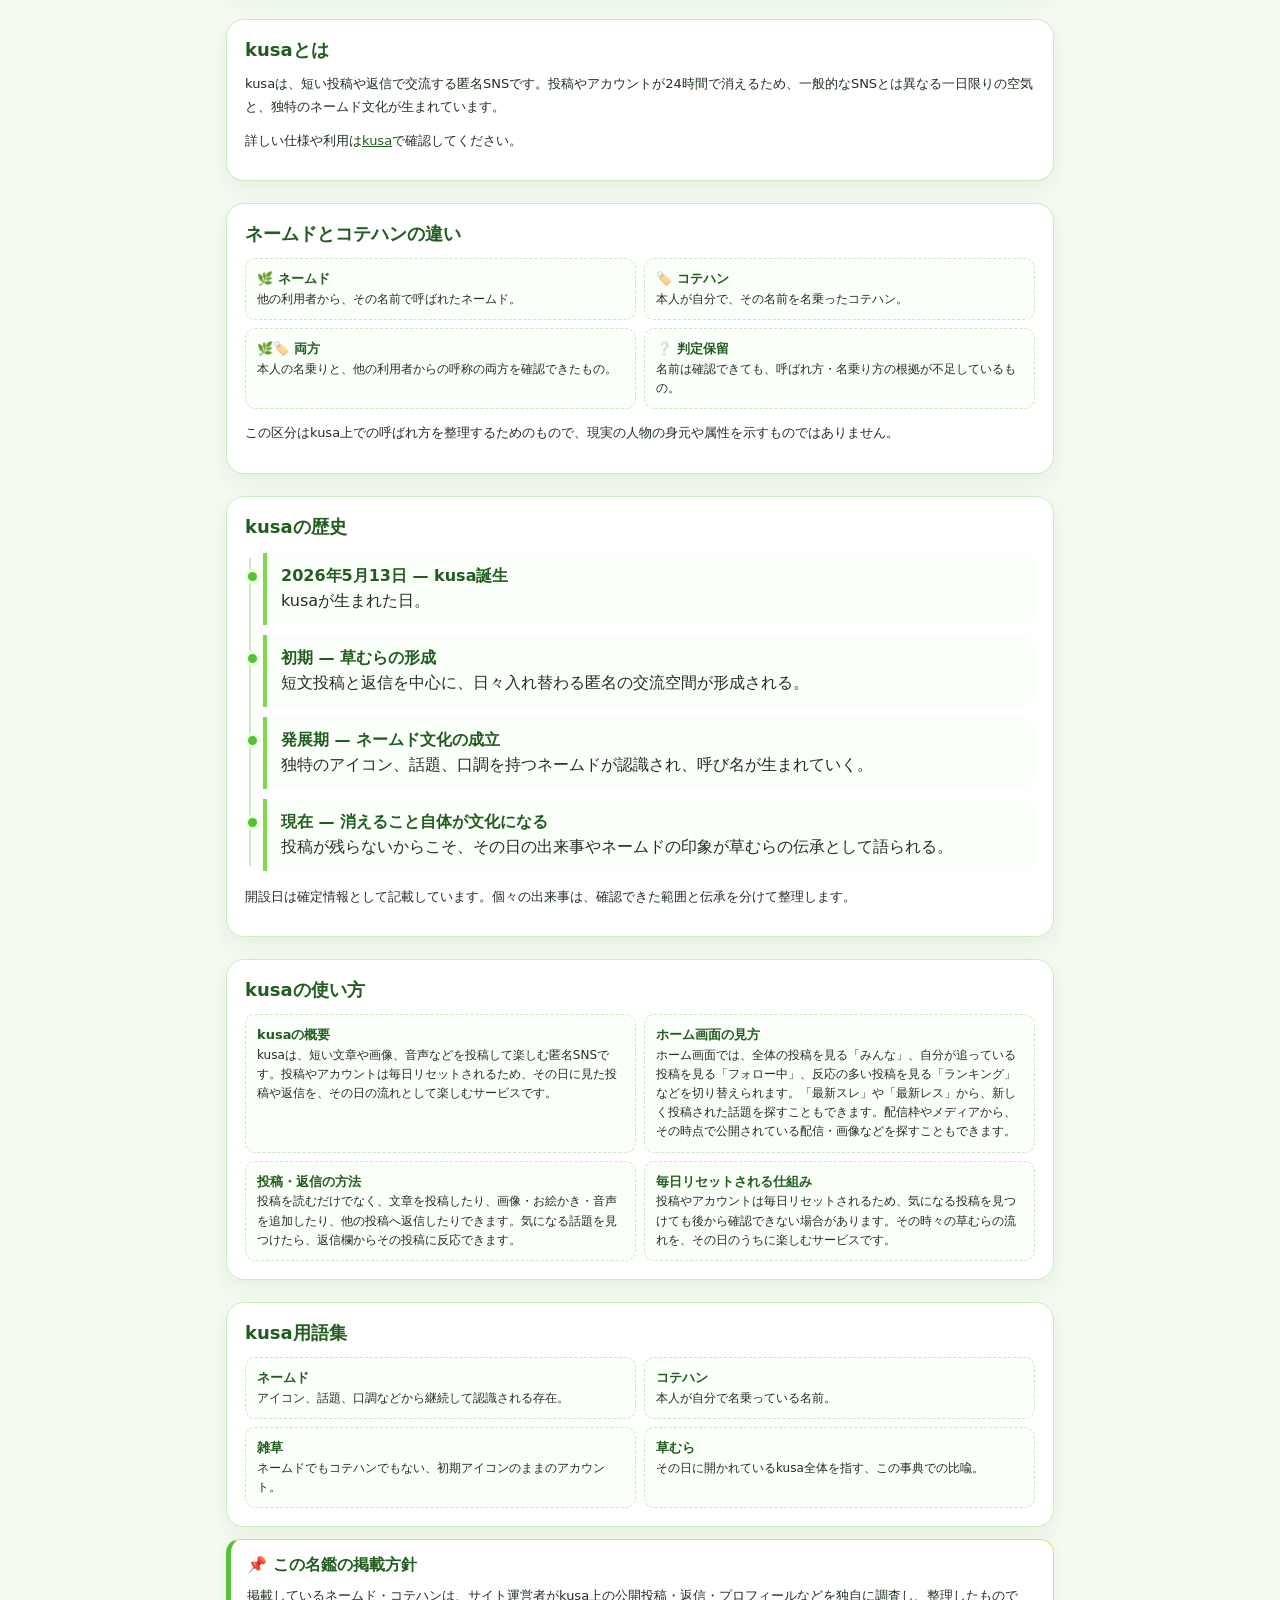
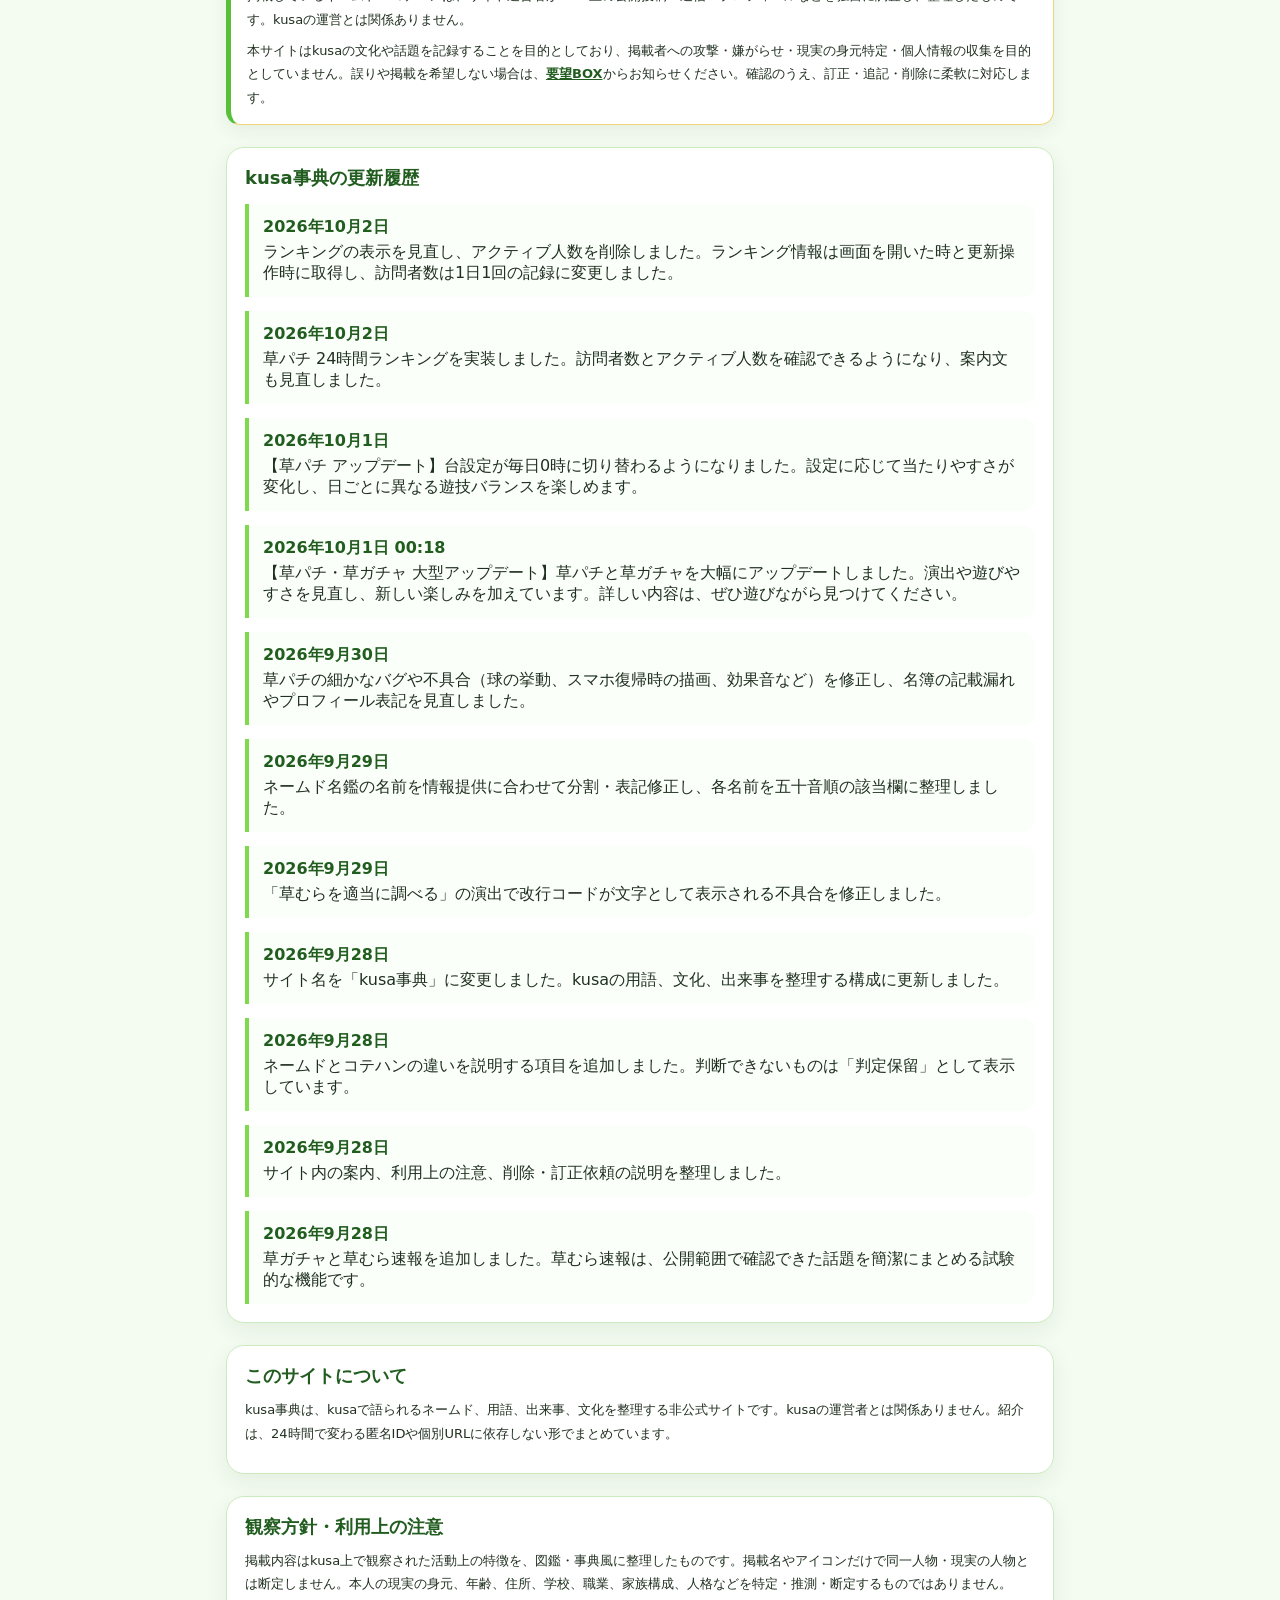
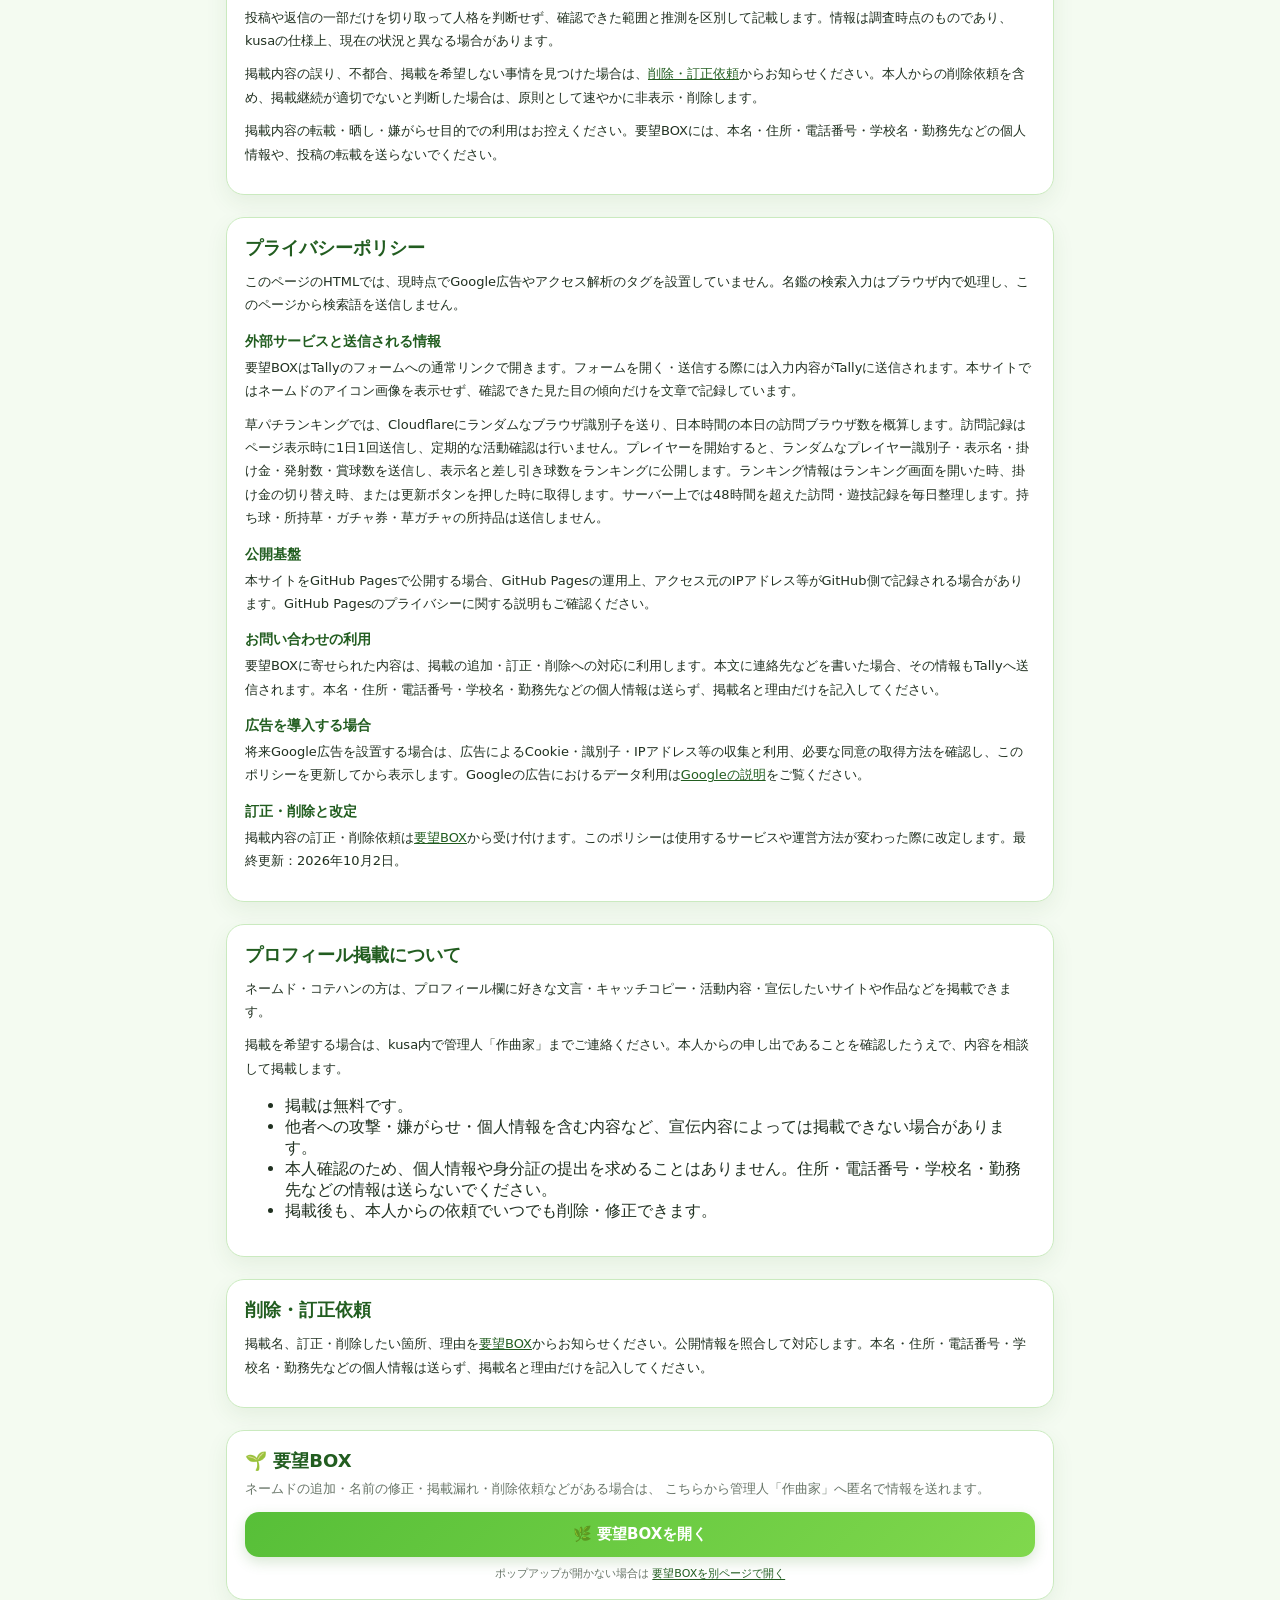
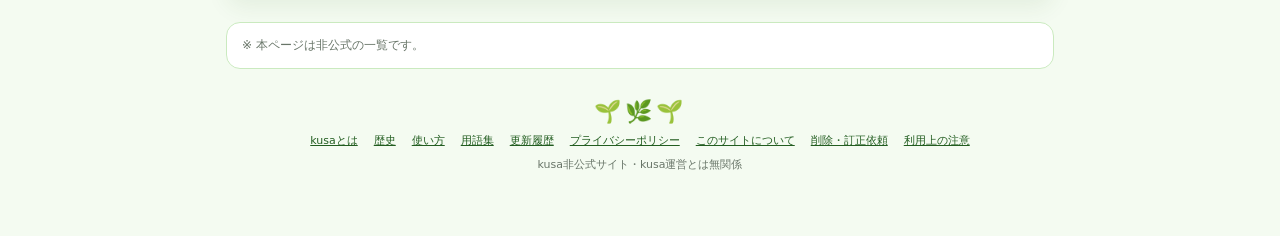
==== commit fb548c27: "草パチランキングをJST日次集計に変更" ====
--- a/kusa_named_directory_final.html
+++ b/kusa_named_directory_final.html
@@ -949,7 +949,7 @@
             <li><strong>各モードの効果：</strong>サイド入賞は掛け金1球分、STARTは基本1球分。夜の草むらはチャンス草ランプが少し出やすく、お祭りはSTART賞球が掛け金1球分増加。闇鍋はSTART賞球が掛け金0〜2球分変動します。ぷゆゆラッシュは球が🥺だけになり、START賞球が掛け金1球分増加。通常時の当たり確率は1.5倍、ST/RUSH中は高確率です。釘の配置はどのモードも同じです。</li>
             <li><strong>ジャックポット：</strong>通常時のSTART抽選で1/20,000。1草パチで50万球、5草パチで150万球、10草パチで1,000万球を、発射50回に分けて払い出します。その後のジャックポット祭は10回転。祭中のSTART入賞には10,000球を上乗せし、10回とも超大当たりが確定します。</li>
             <li><strong>記録と交換：</strong>「結果を見る」で記録と称号を確認できます。持ち球は1球＝1草で交換でき、15,000草でガチャ券1枚と交換できます。球・草・記録はブラウザに自動保存されます。</li>
-            <li><strong>24時間ランキング：</strong>発射ボタン下の「24時間ランキングを見る」を押すと、最新の順位を中央に表示します。1・5・10草パチ別に、直近24時間の遊技で増やした球数を競います。球の補充や交換は順位に含まれません。接続できない間の記録は端末に保存し、後で送信します。</li>
+            <li><strong>24時間ランキング：</strong>発射ボタン下の「24時間ランキングを見る」を押すと、最新の順位を中央に表示します。1・5・10草パチ別に、日本時間の本日0:00〜23:59に遊技で増やした球数を競います。球の補充や交換は順位に含まれません。接続できない間の記録は端末に保存し、後で送信します。</li>
           </ul>
         </div>
         <p id="pachiSaveMessage" class="pachi-save-message" role="status">持ち球・草・ガチャ券・記録・称号は自動保存されます。端末のデータを消す前にバックアップを残してください。</p>
@@ -964,7 +964,7 @@
   <dialog id="pachiRankingModal" class="pachi-ranking-dialog" aria-labelledby="pachiRankingTitle">
     <section class="pachi-ranking">
       <div class="pachi-ranking-head"><div><small><span class="pachi-ranking-signal" aria-hidden="true"></span> LIVE NETWORK / 24H</small><h3 id="pachiRankingTitle">🏆 草パチ 24時間ランキング</h3></div><button id="pachiRankingClose" type="button" aria-label="ランキングを閉じる">×</button></div>
-      <p class="pachi-ranking-lead">直近24時間の「遊技で獲得した球 − 発射で消費した球」を競います。補充と球・草の交換は集計しません。</p>
+      <p class="pachi-ranking-lead">日本時間の本日0:00〜23:59の「遊技で獲得した球 − 発射で消費した球」を競います。補充と球・草の交換は集計しません。</p>
       <div class="pachi-ranking-tabs" role="group" aria-label="ランキングの掛け金"><button type="button" data-ranking-wager="1" aria-pressed="true">1草パチ</button><button type="button" data-ranking-wager="5" aria-pressed="false">5草パチ</button><button type="button" data-ranking-wager="10" aria-pressed="false">10草パチ</button></div>
       <div class="pachi-ranking-numbers"><div><small>本日の訪問者数</small><strong id="pachiRankingVisitors">—</strong></div><div><small>参加プレイヤー</small><strong id="pachiRankingParticipants">—</strong></div><div><small>自分の順位</small><strong id="pachiRankingMineRank">—</strong></div></div>
       <p id="pachiRankingMine" class="pachi-ranking-mine">プレイヤーを選ぶと自分の順位を表示します。</p>
@@ -3016,7 +3016,7 @@
       }
       $('pachiRankingStatus').textContent = profiles.some(profile => profile.rankingQueue.length)
         ? '一部の記録は通信待ちです。更新ボタンを押すと再送します。'
-        : '表示内容を更新しました。サーバー集計は最大約1分キャッシュされます。';
+        : '表示内容を更新しました。日本時間の本日0:00〜23:59で集計しています（表示は最大約1分キャッシュ）。';
     } catch {
       if (requestNumber === rankingRequest && $('pachiRankingModal').open) $('pachiRankingStatus').textContent = 'ランキングに接続できません。遊技記録は端末に保存し、後で再送します。';
     }
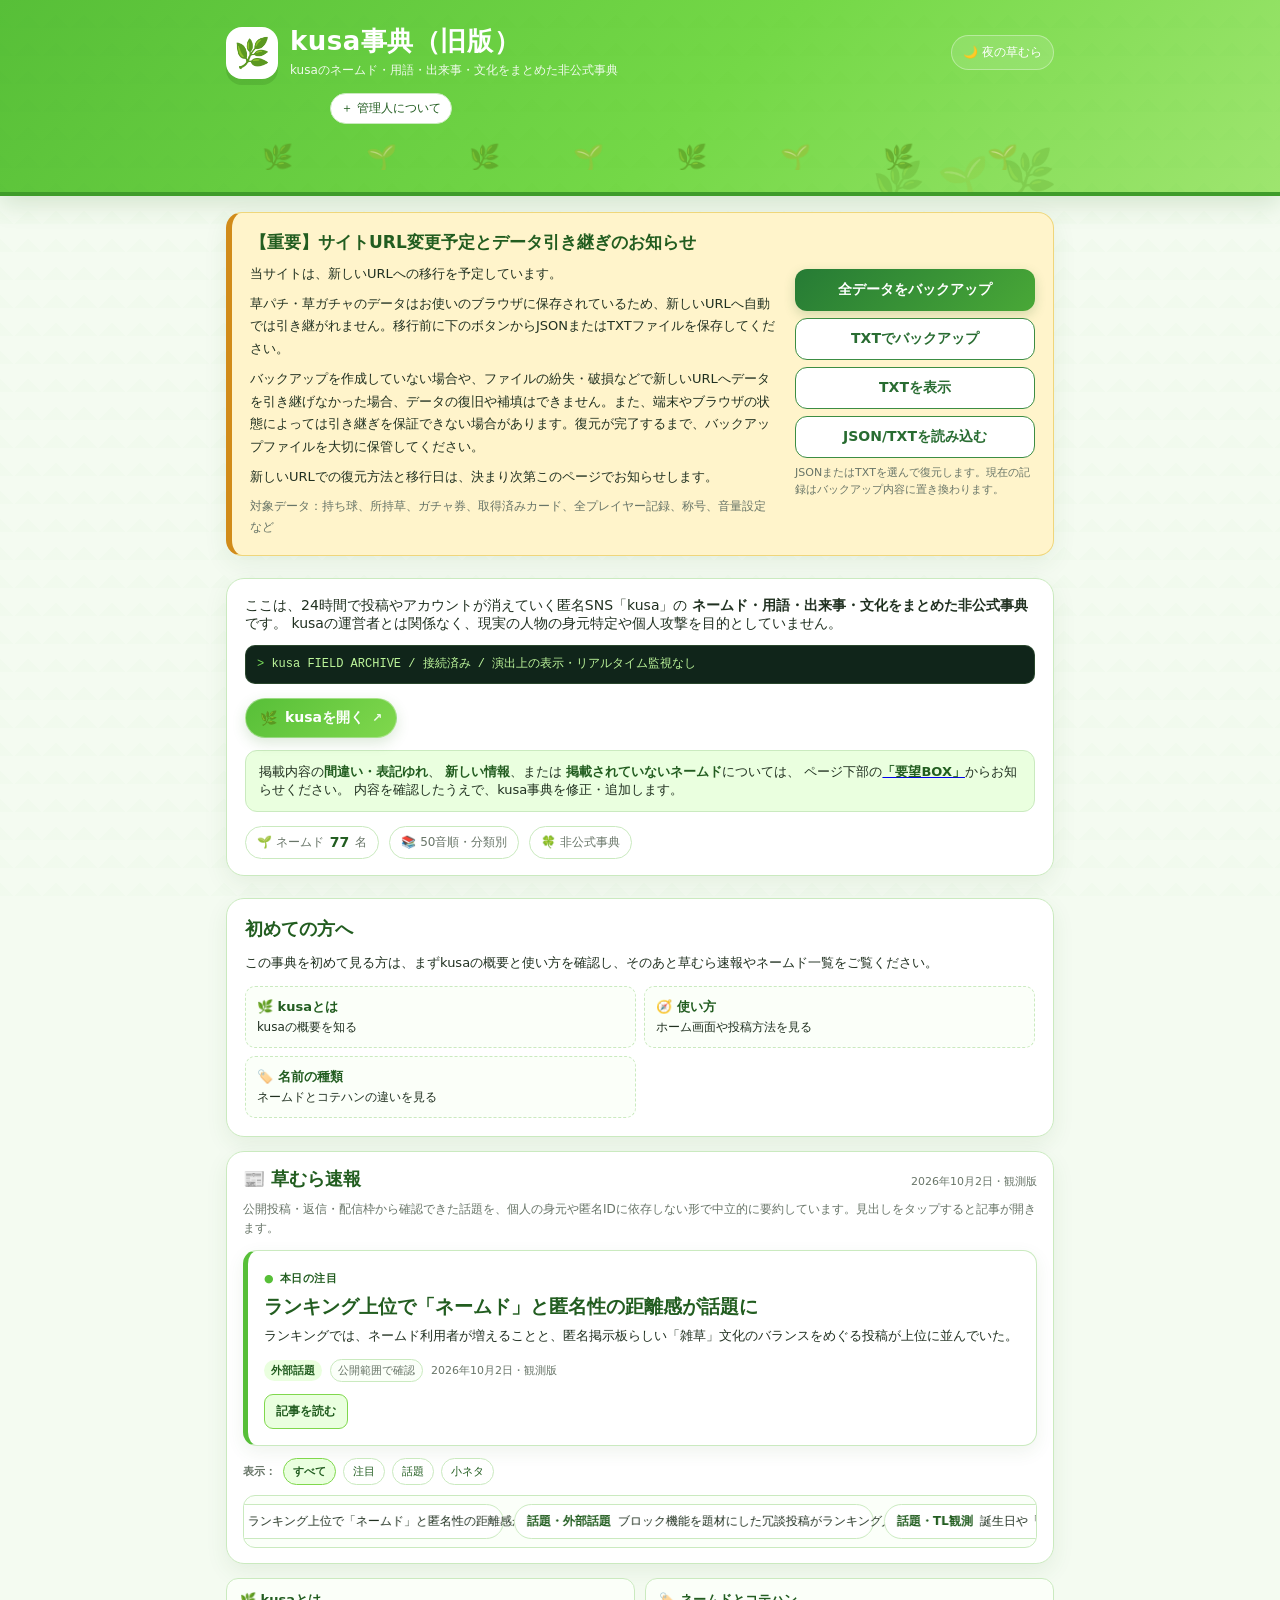
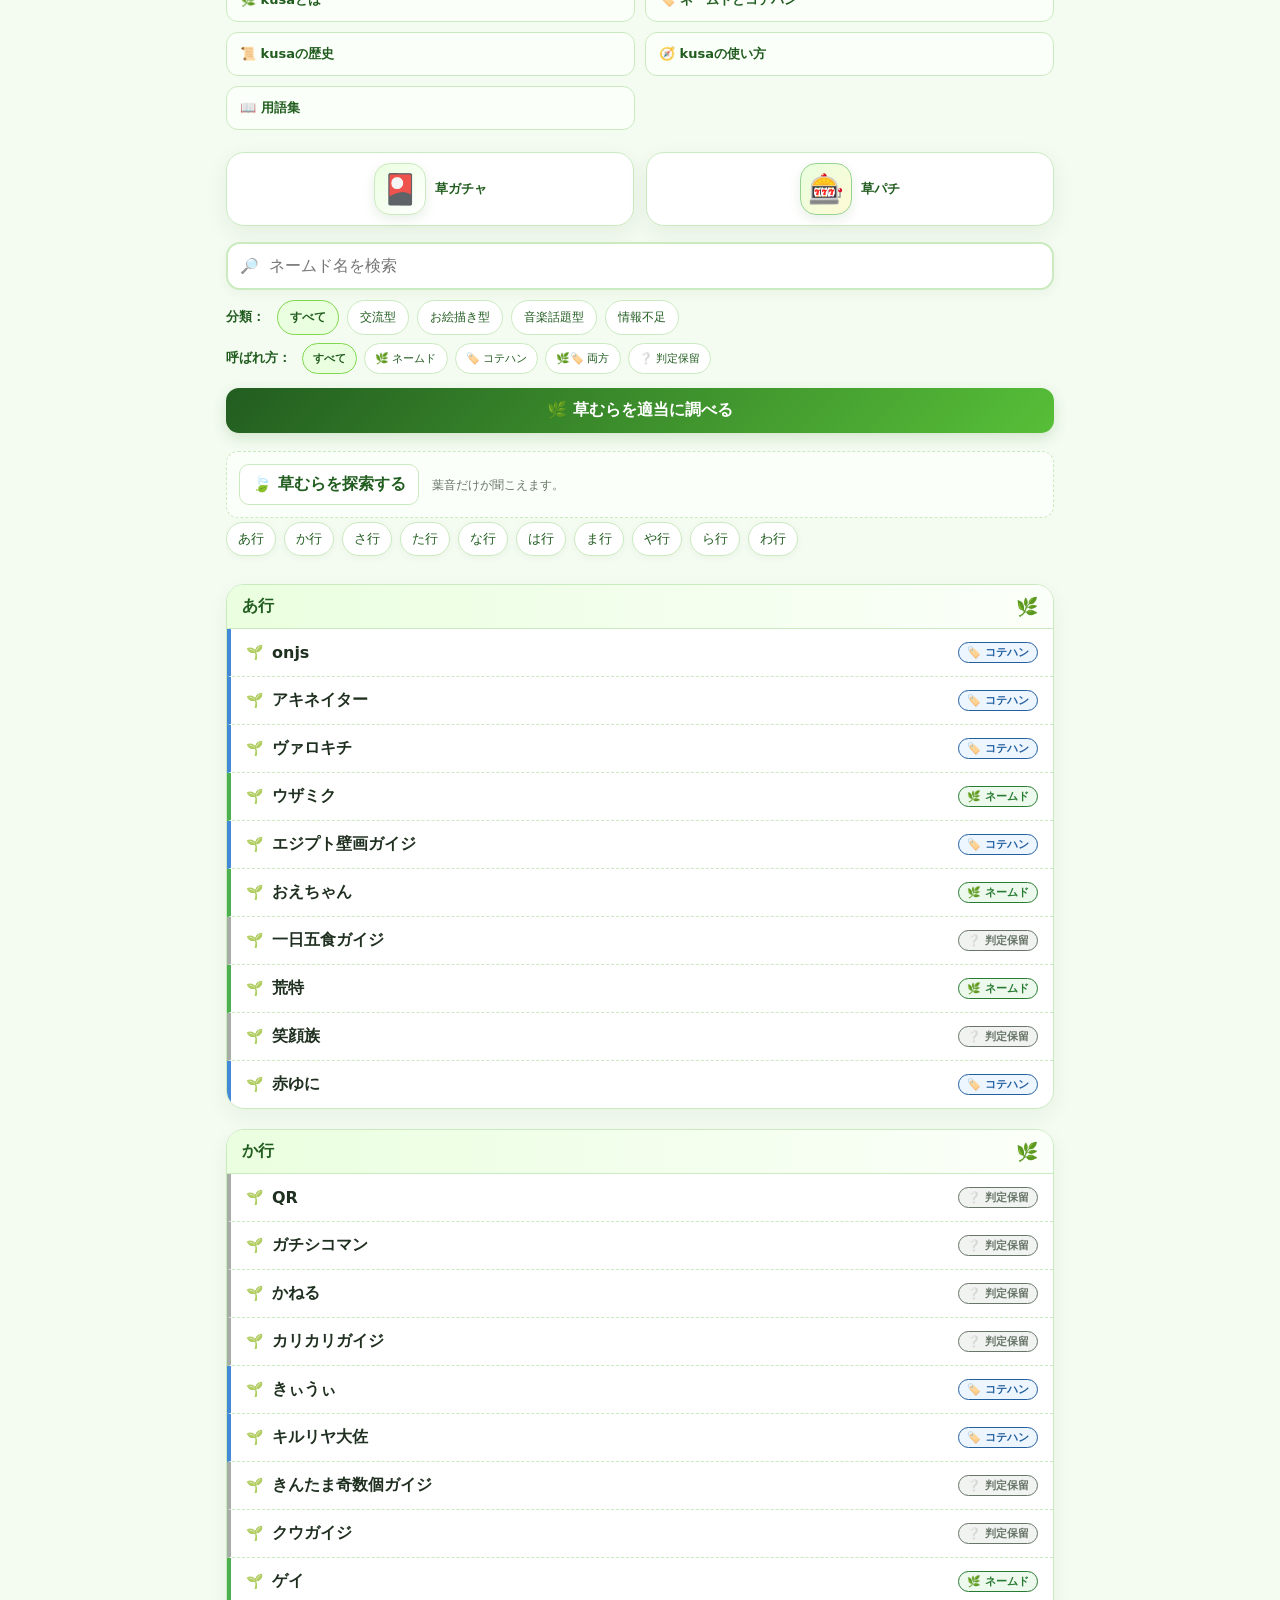
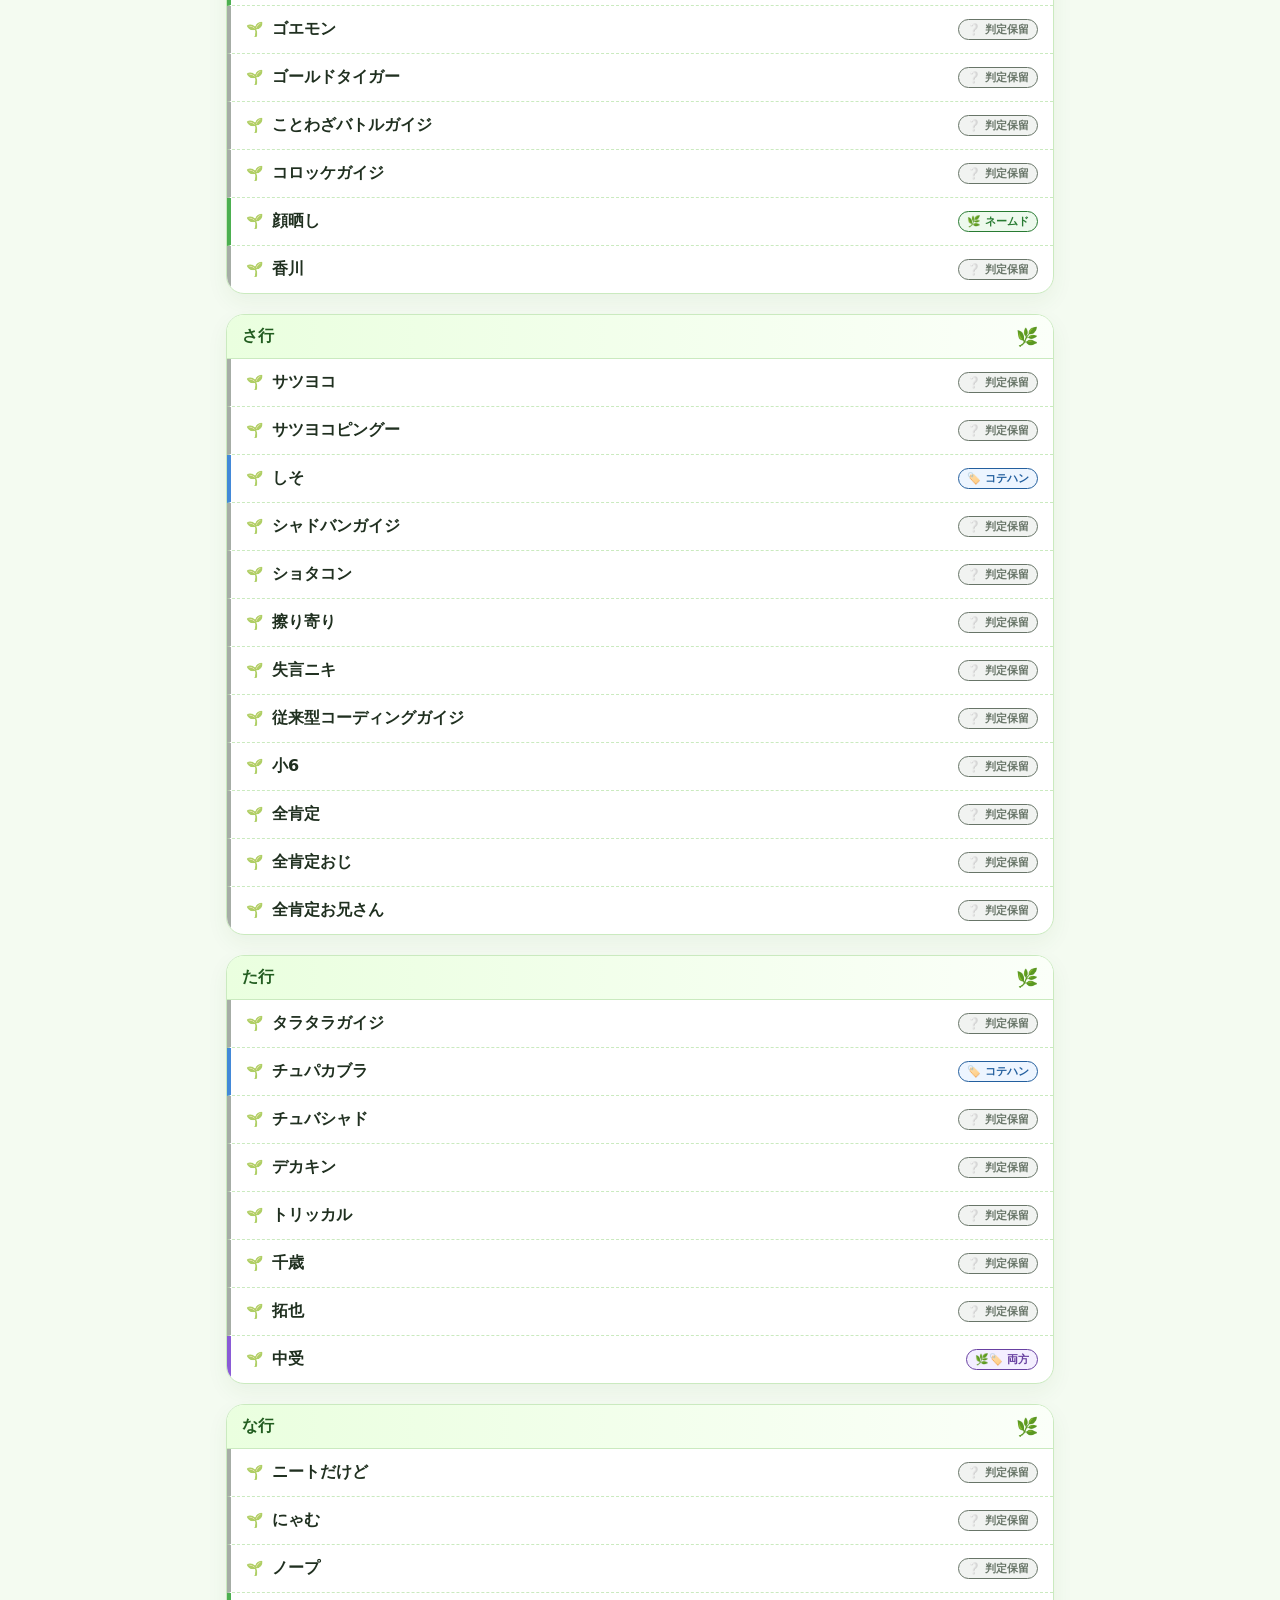
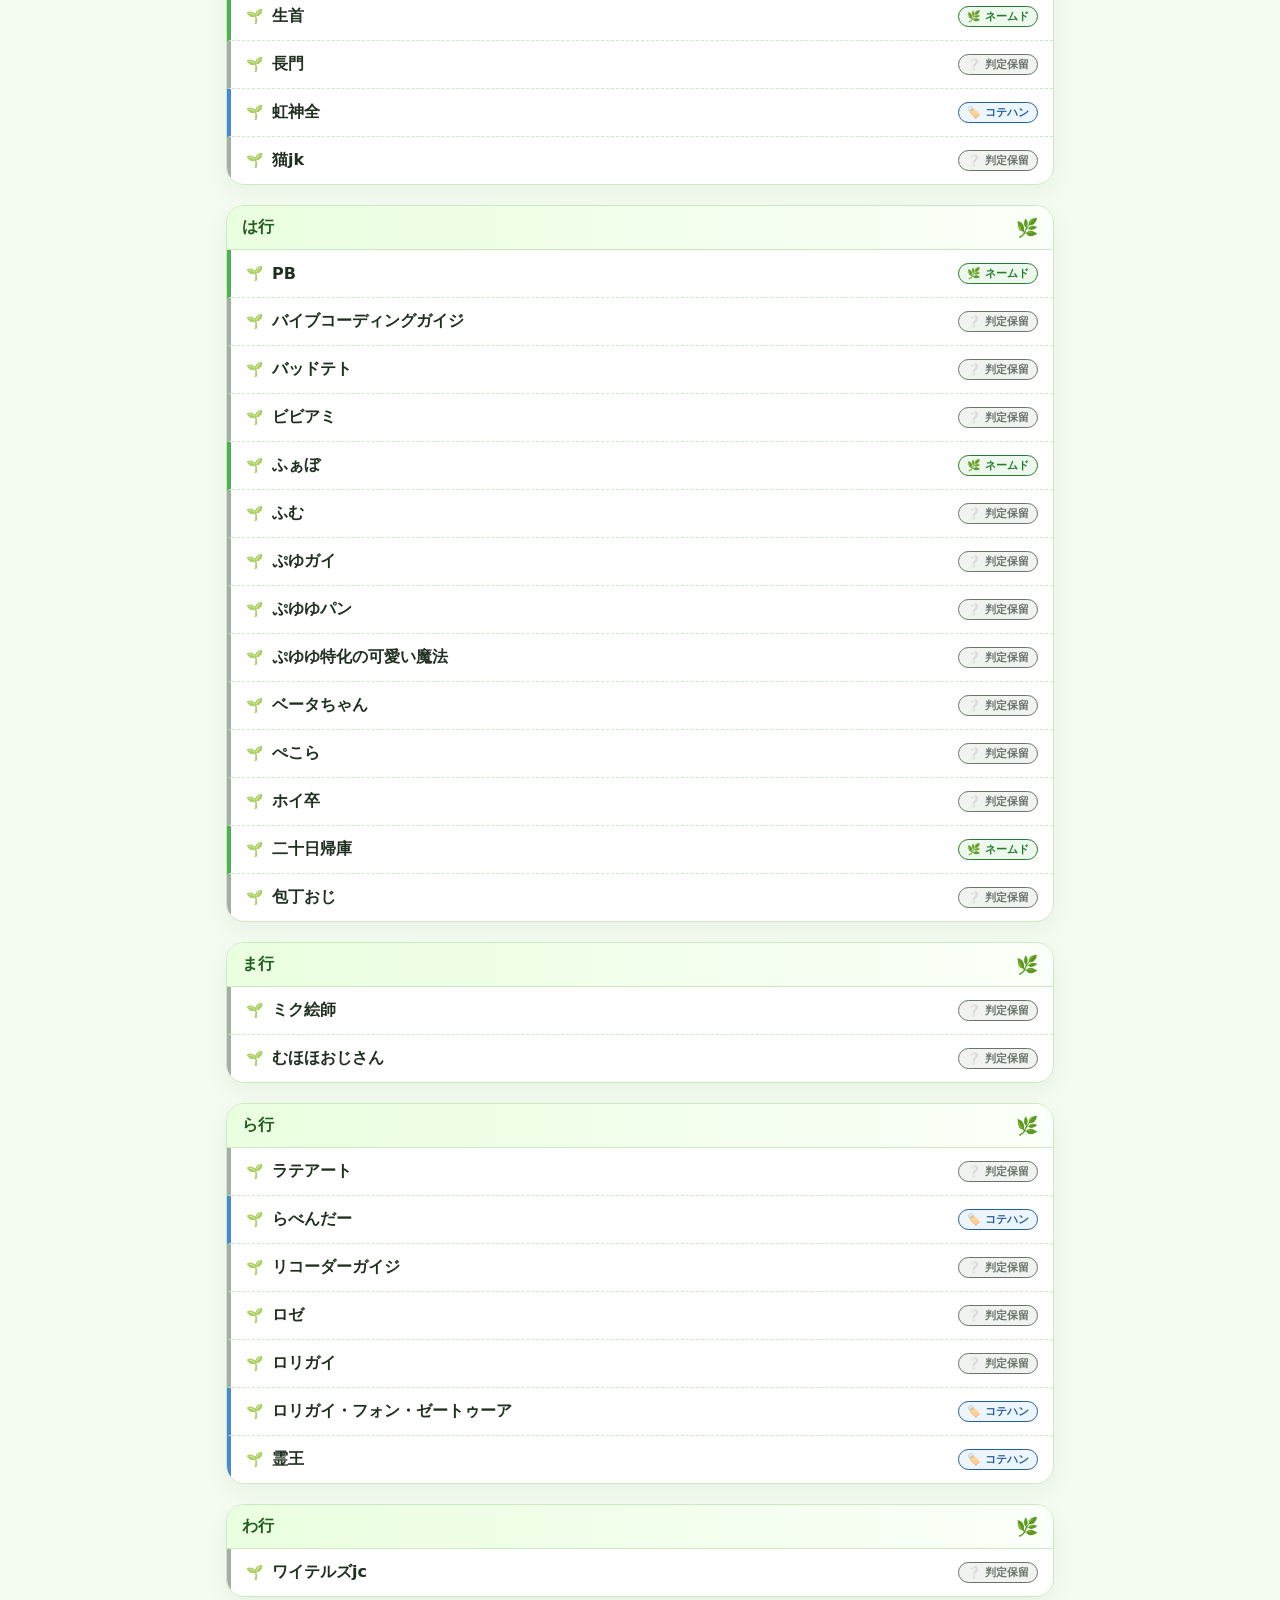
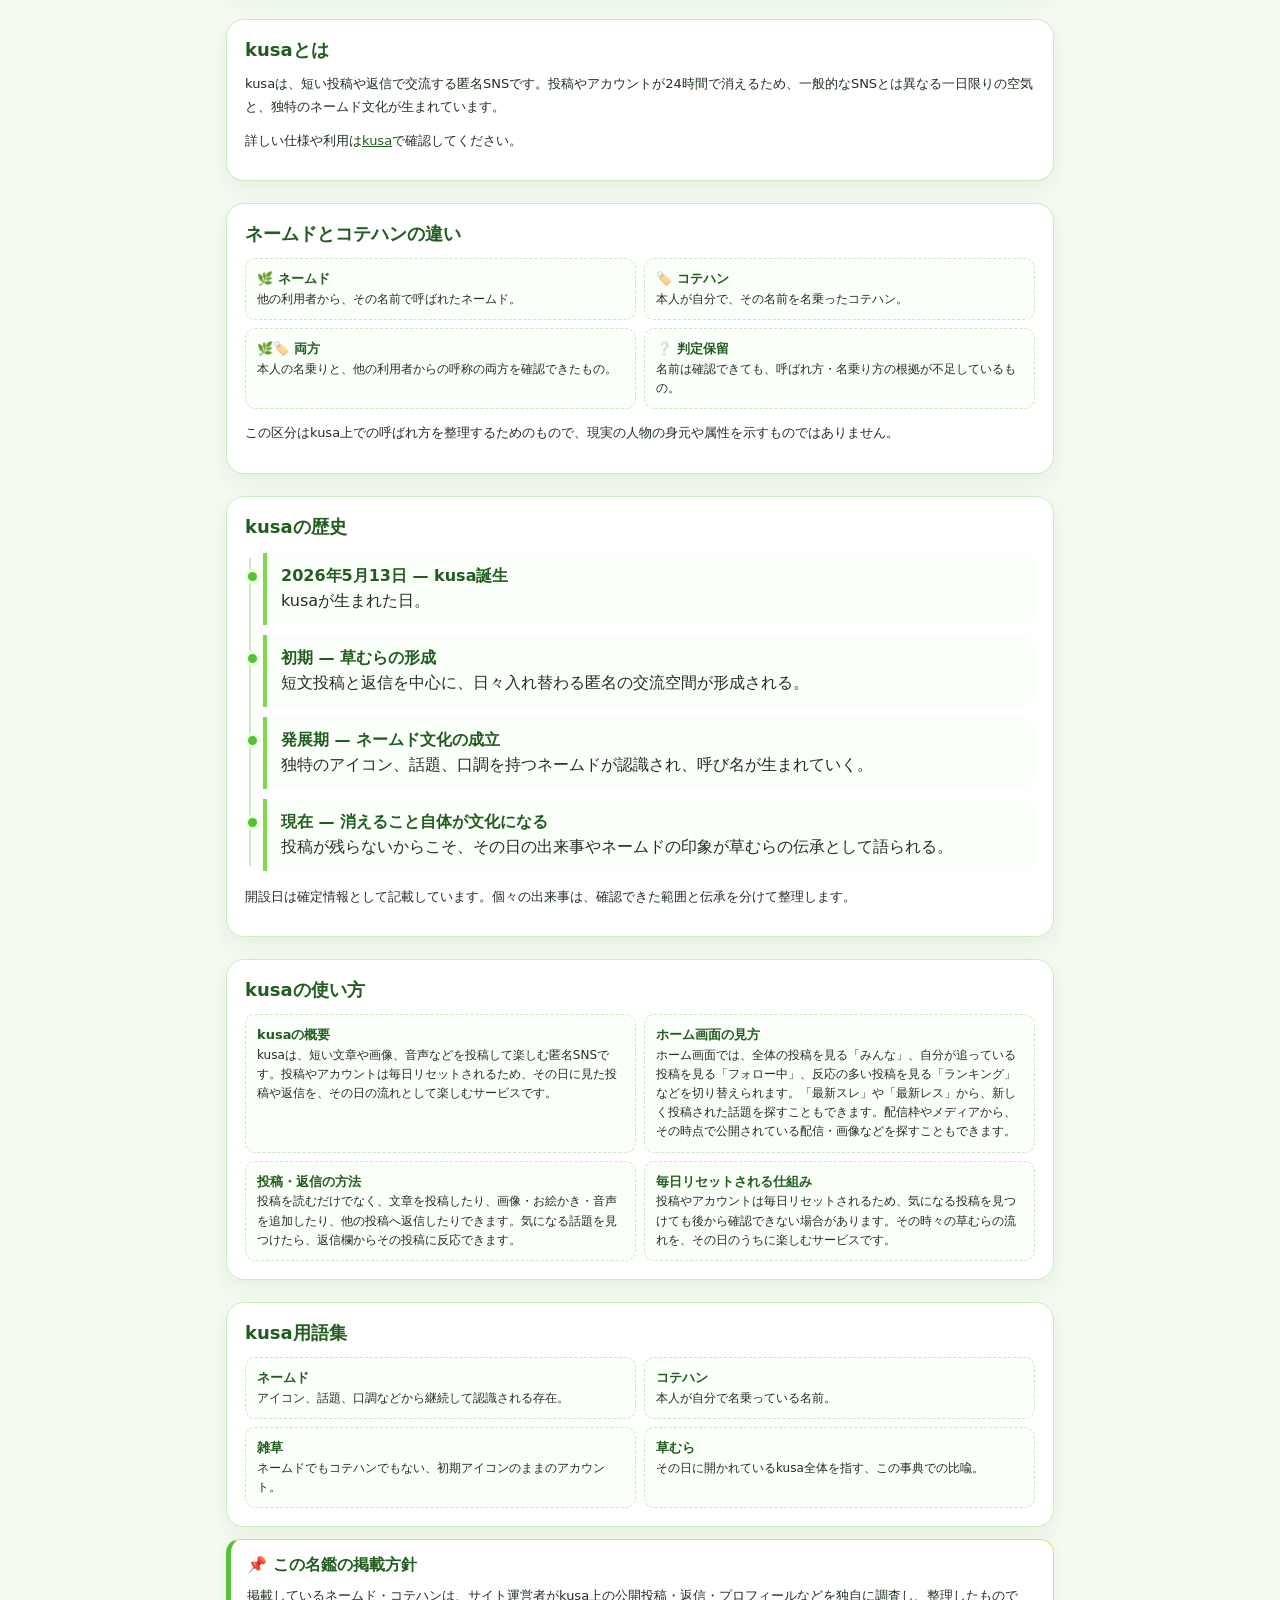
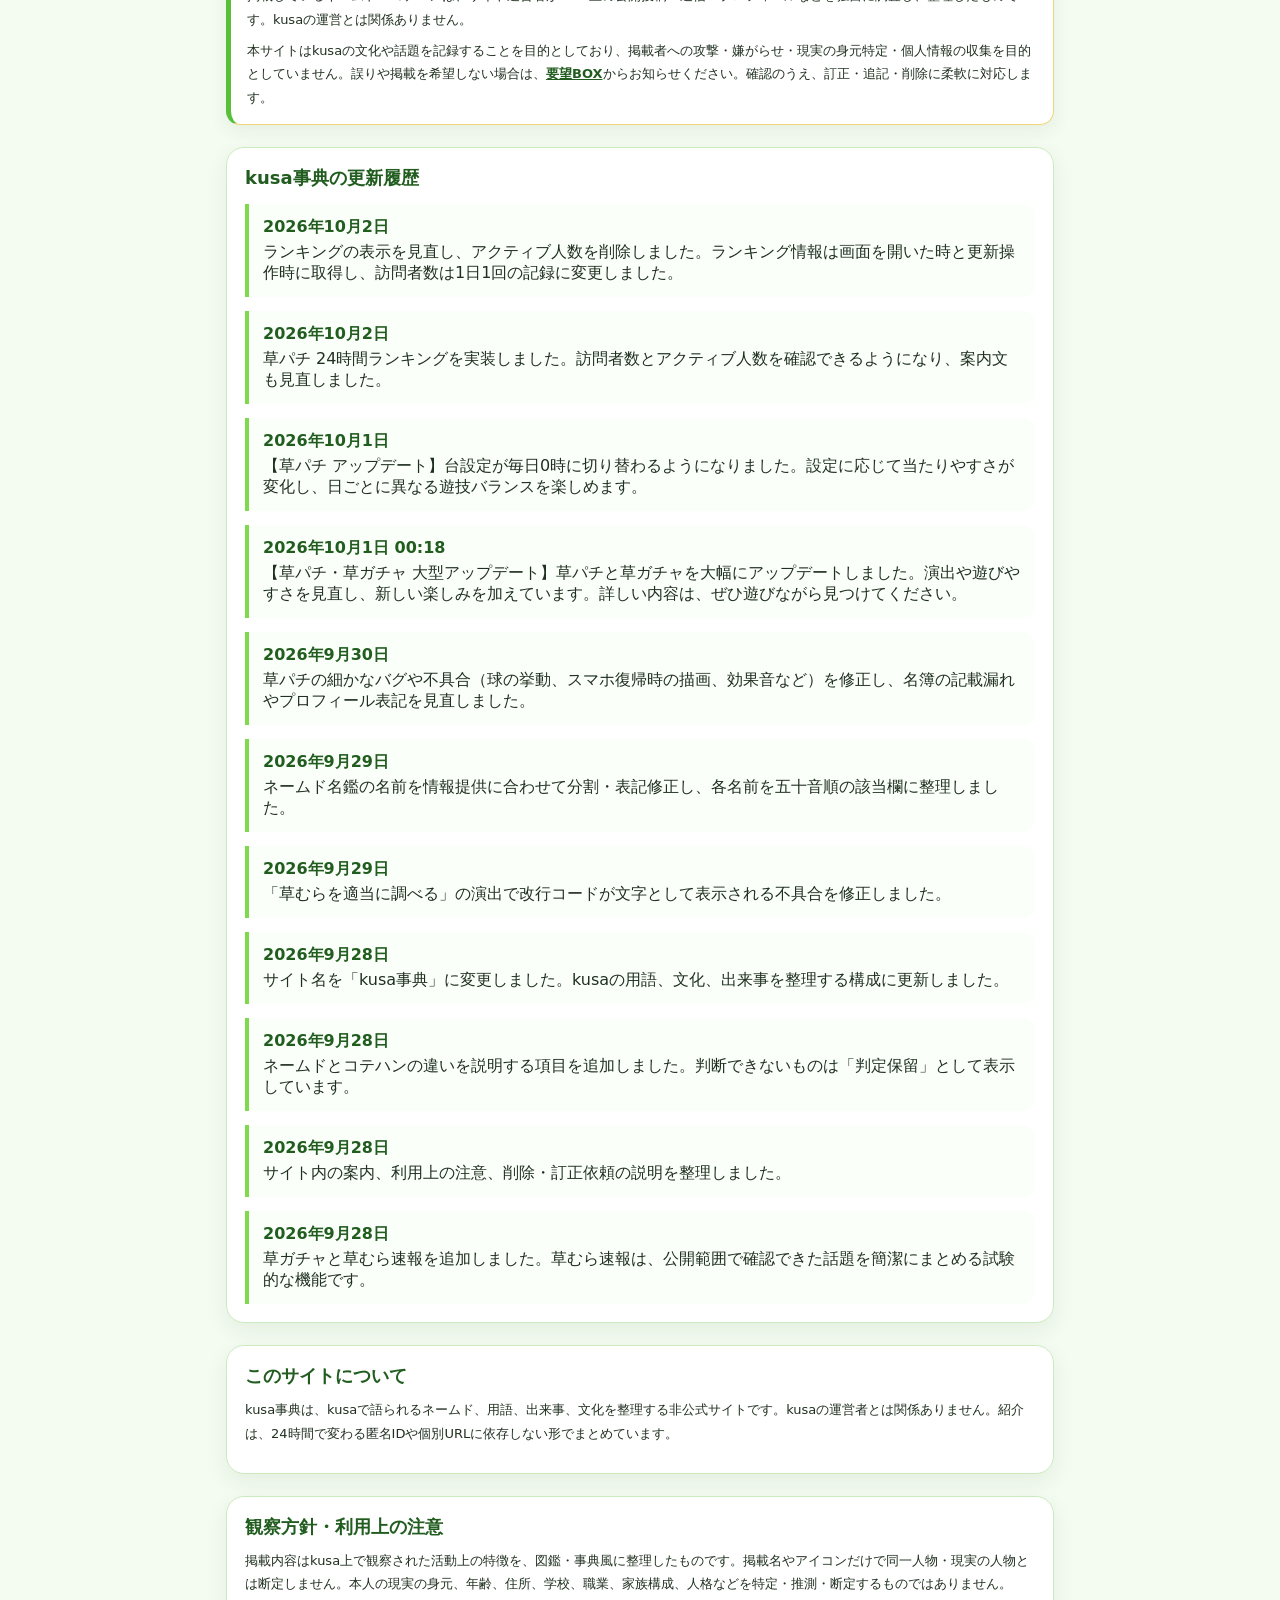
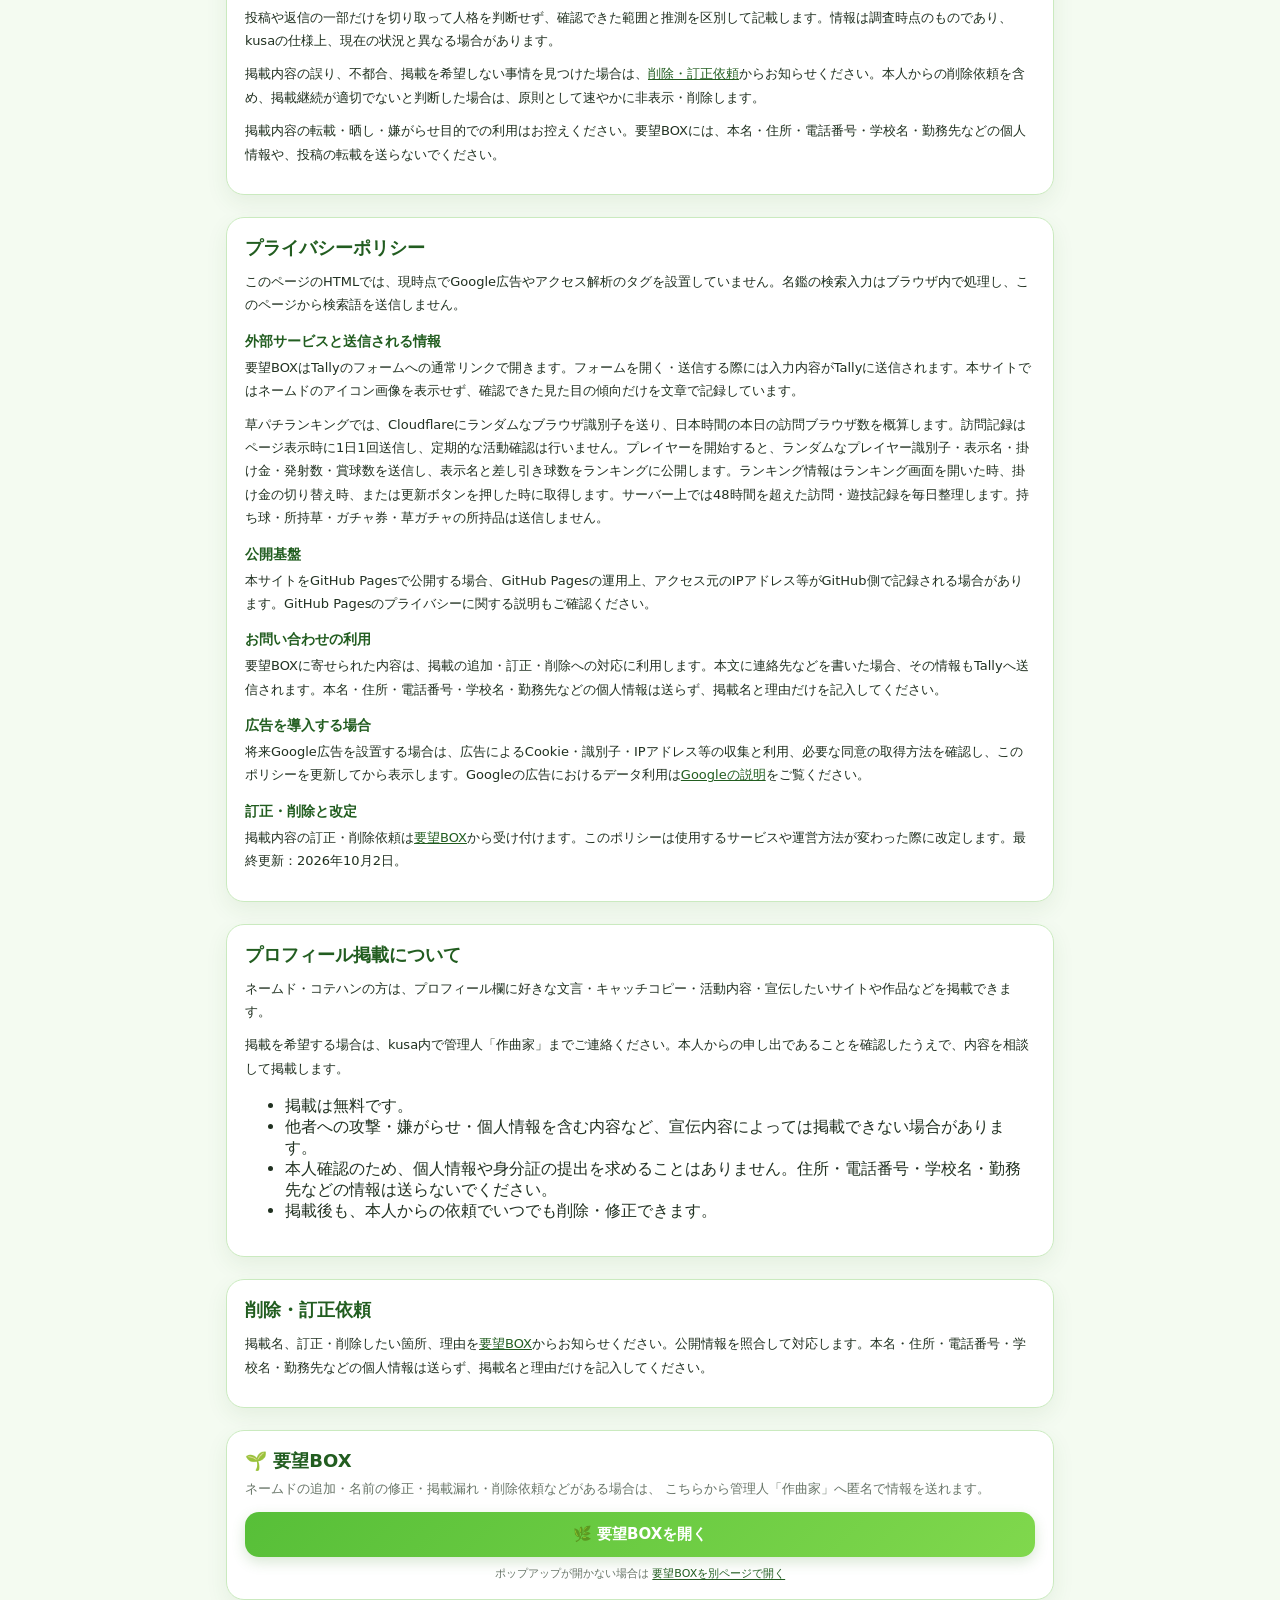
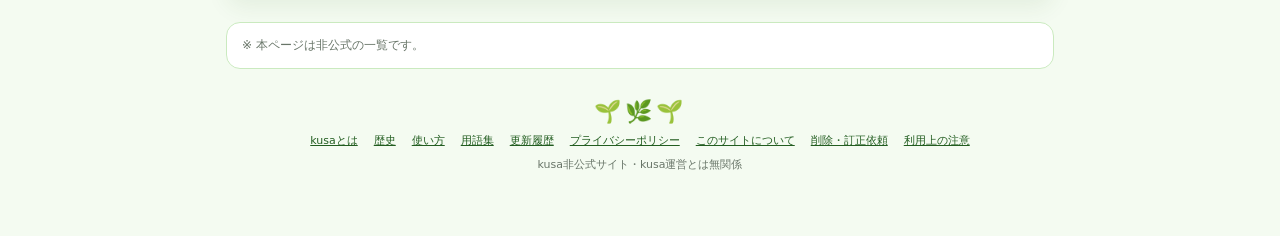
==== commit 1a2bdaf4: "Label preserved GitHub Pages site as the old edition" ====
--- a/kusa_named_directory_final.html
+++ b/kusa_named_directory_final.html
@@ -5,7 +5,7 @@
 <meta name="viewport" content="width=device-width,initial-scale=1,viewport-fit=cover">
 <meta name="theme-color" content="#62c83a">
 <meta name="referrer" content="strict-origin-when-cross-origin">
-<title>kusa事典</title>
+<title>kusa事典（旧版）</title>
 <link rel="stylesheet" href="kusa-pachi.css?v=20261002c">
 <link rel="stylesheet" href="assets/gacha-frames/frames.css">
 <style>
@@ -707,7 +707,7 @@
       <div class="logo">
         <div class="logo-mark" aria-hidden="true">🌿</div>
         <div>
-        <h1>kusa事典</h1>
+        <h1>kusa事典（旧版）</h1>
           <p>kusaのネームド・用語・出来事・文化をまとめた非公式事典</p>
         </div>
       </div>
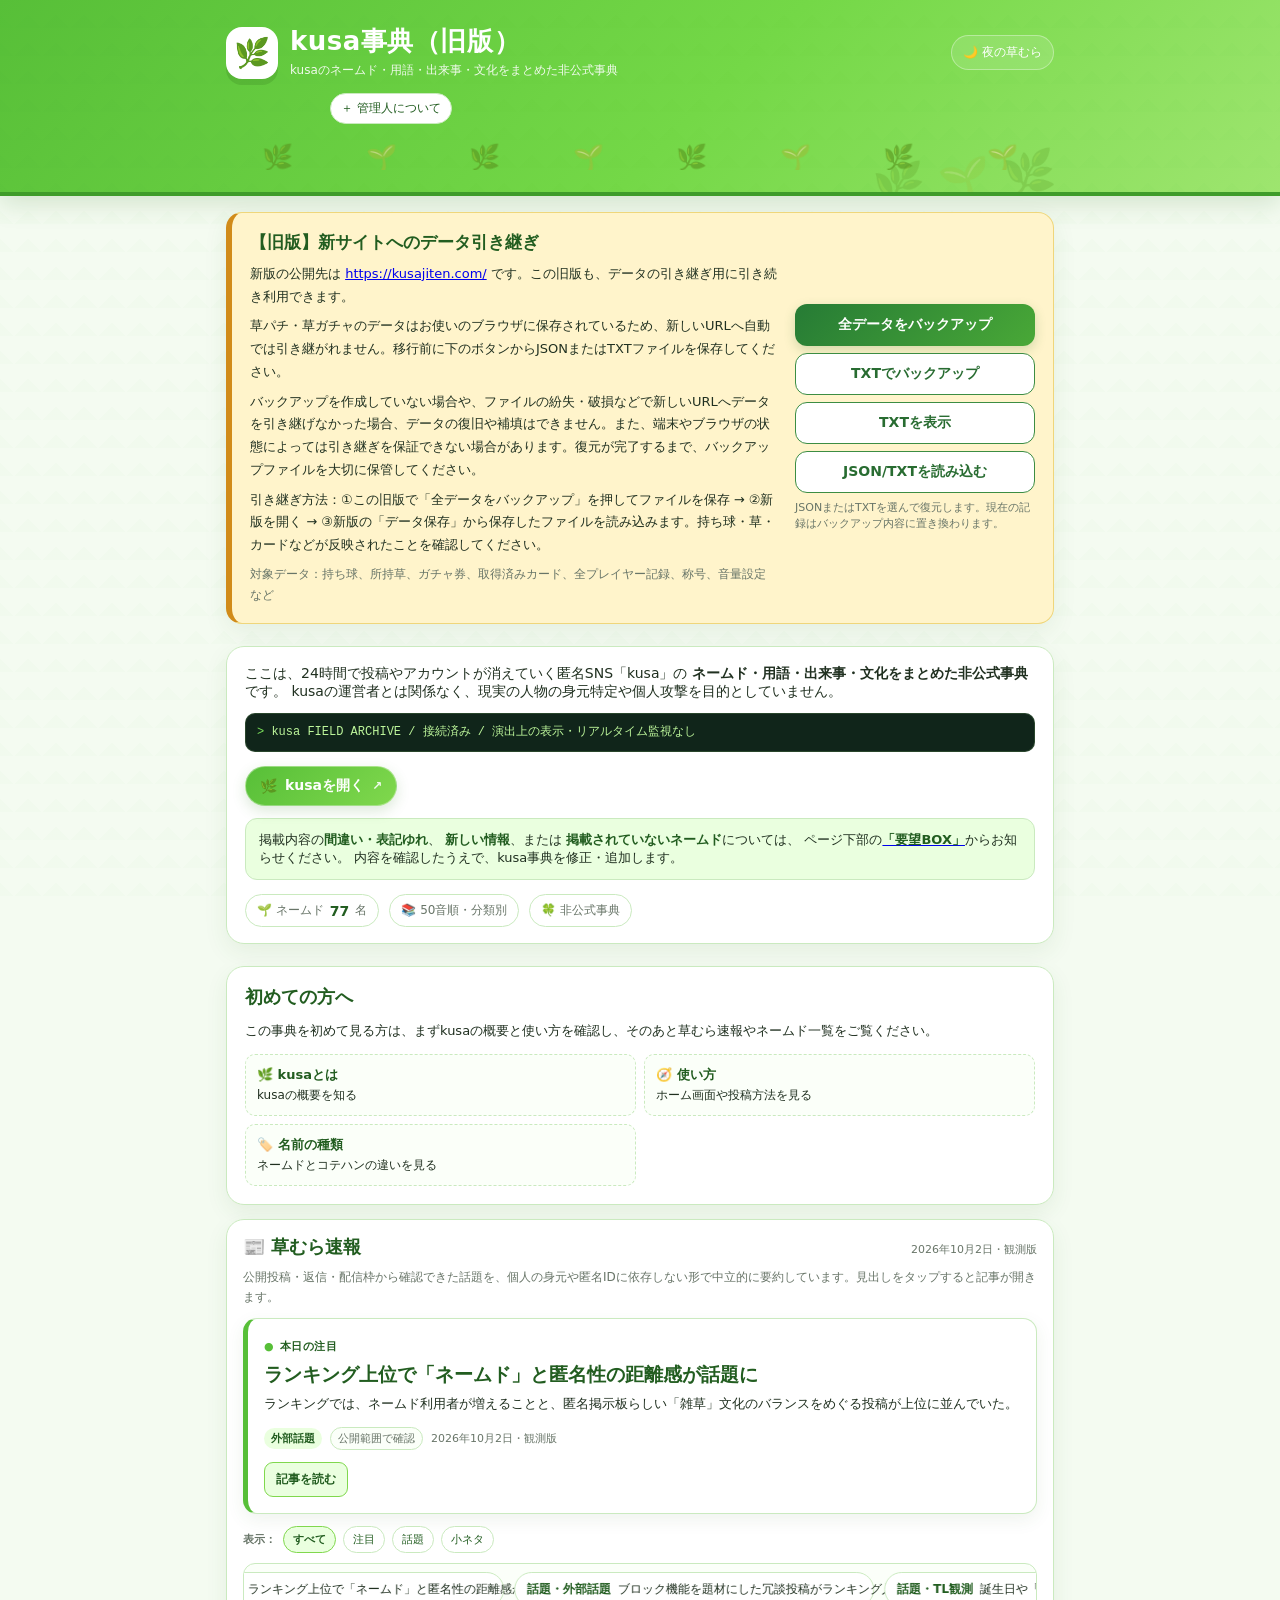
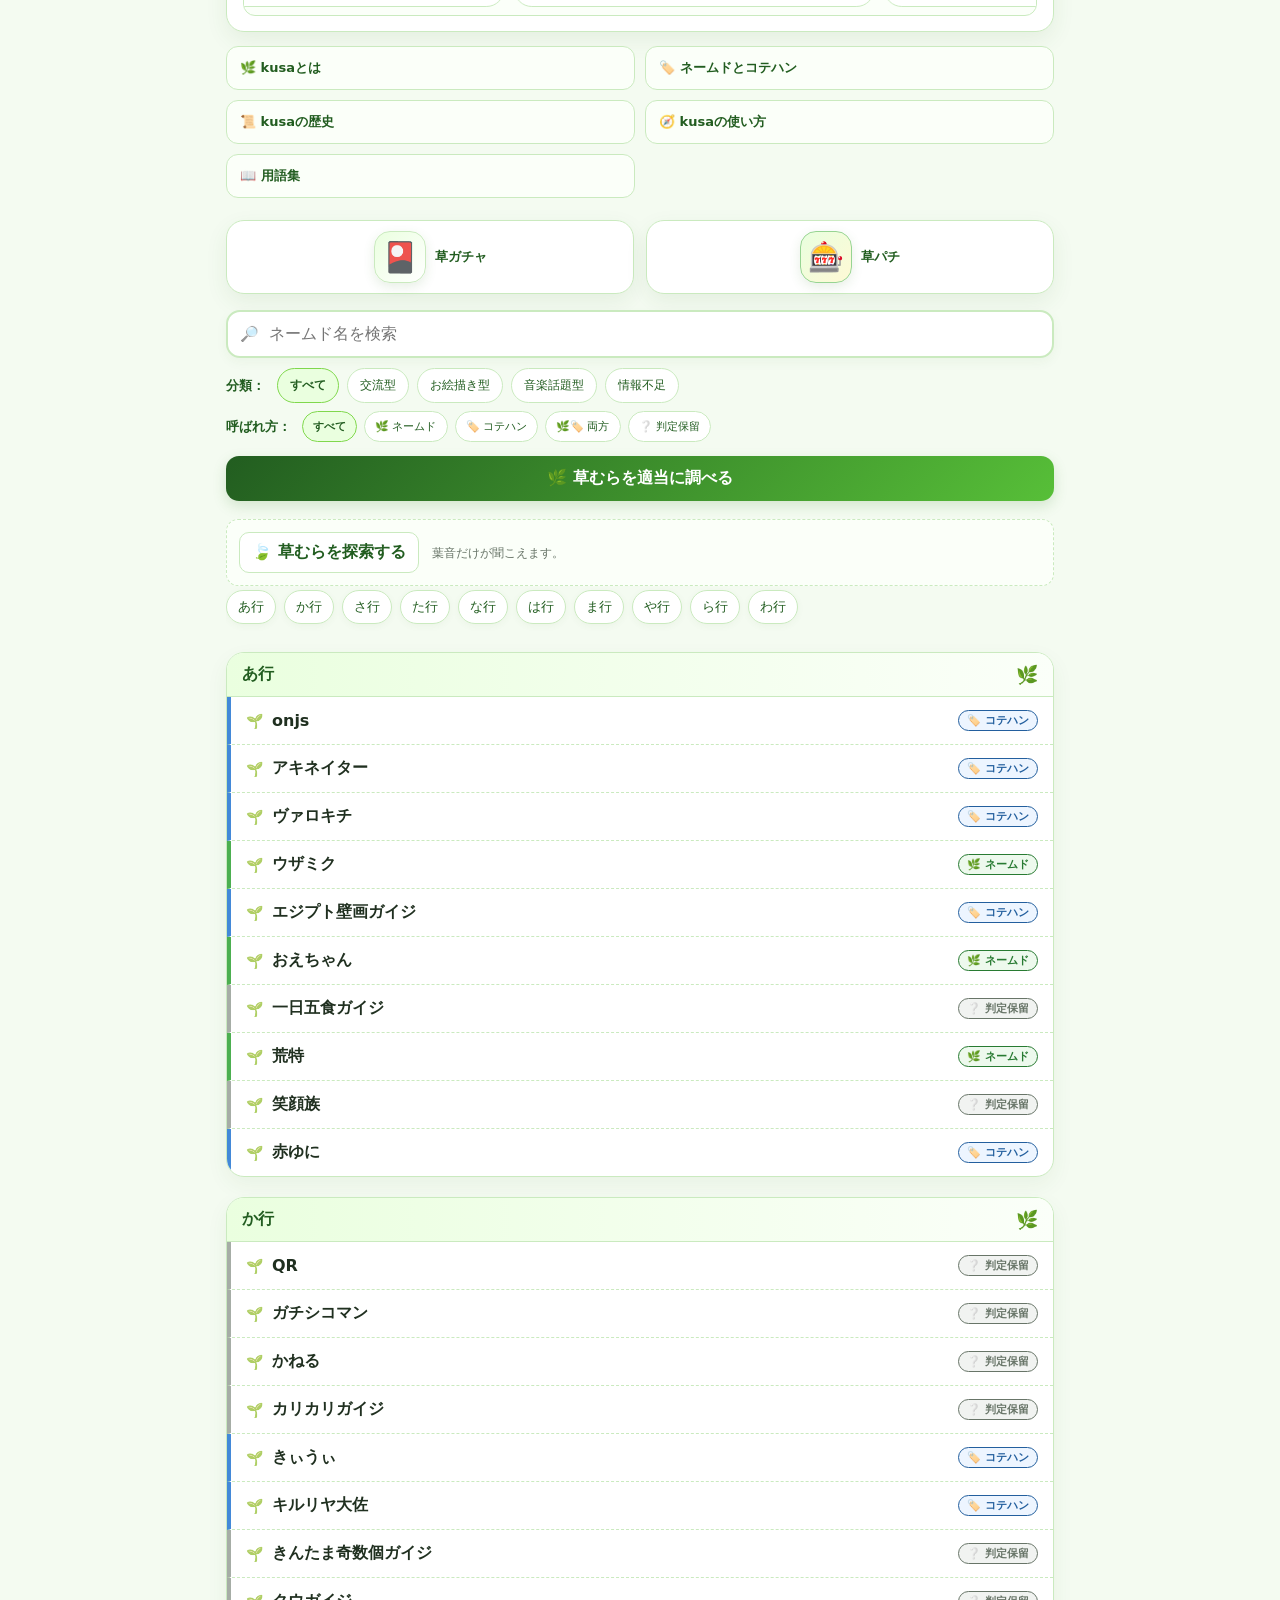
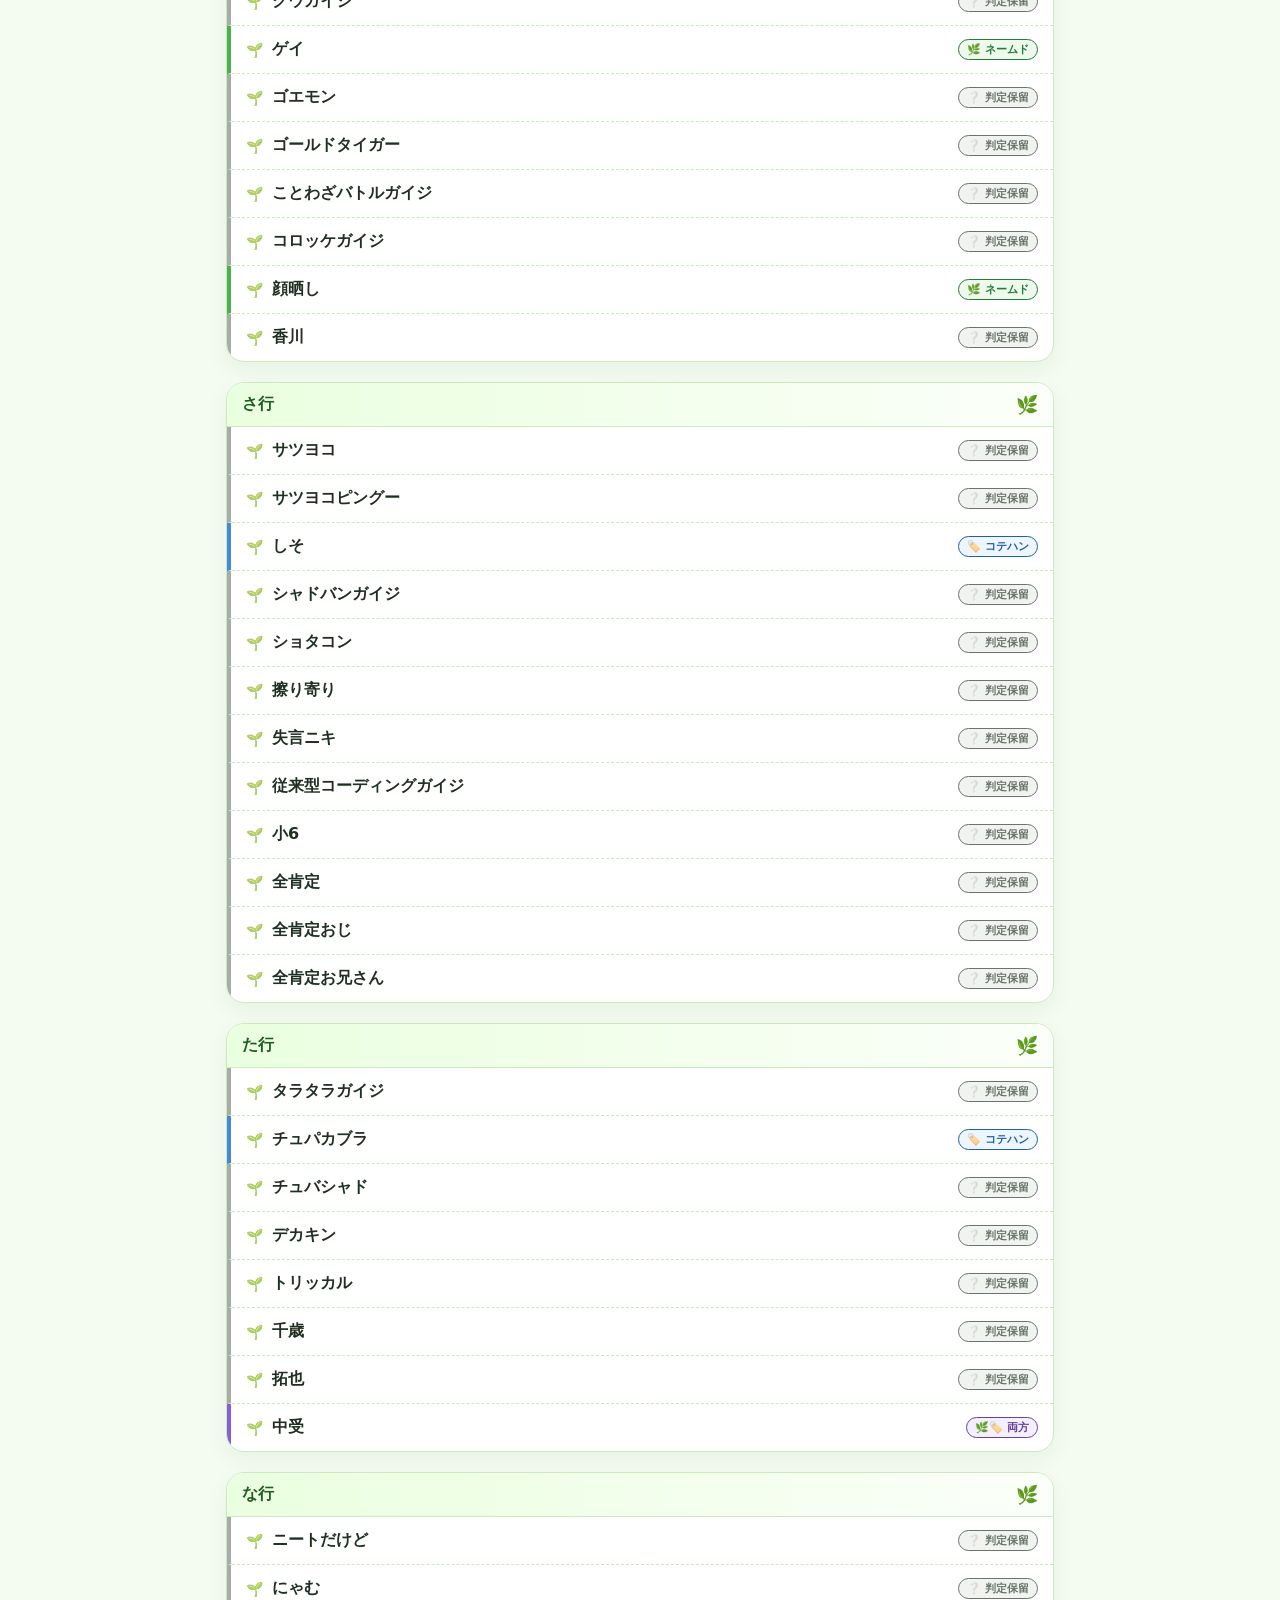
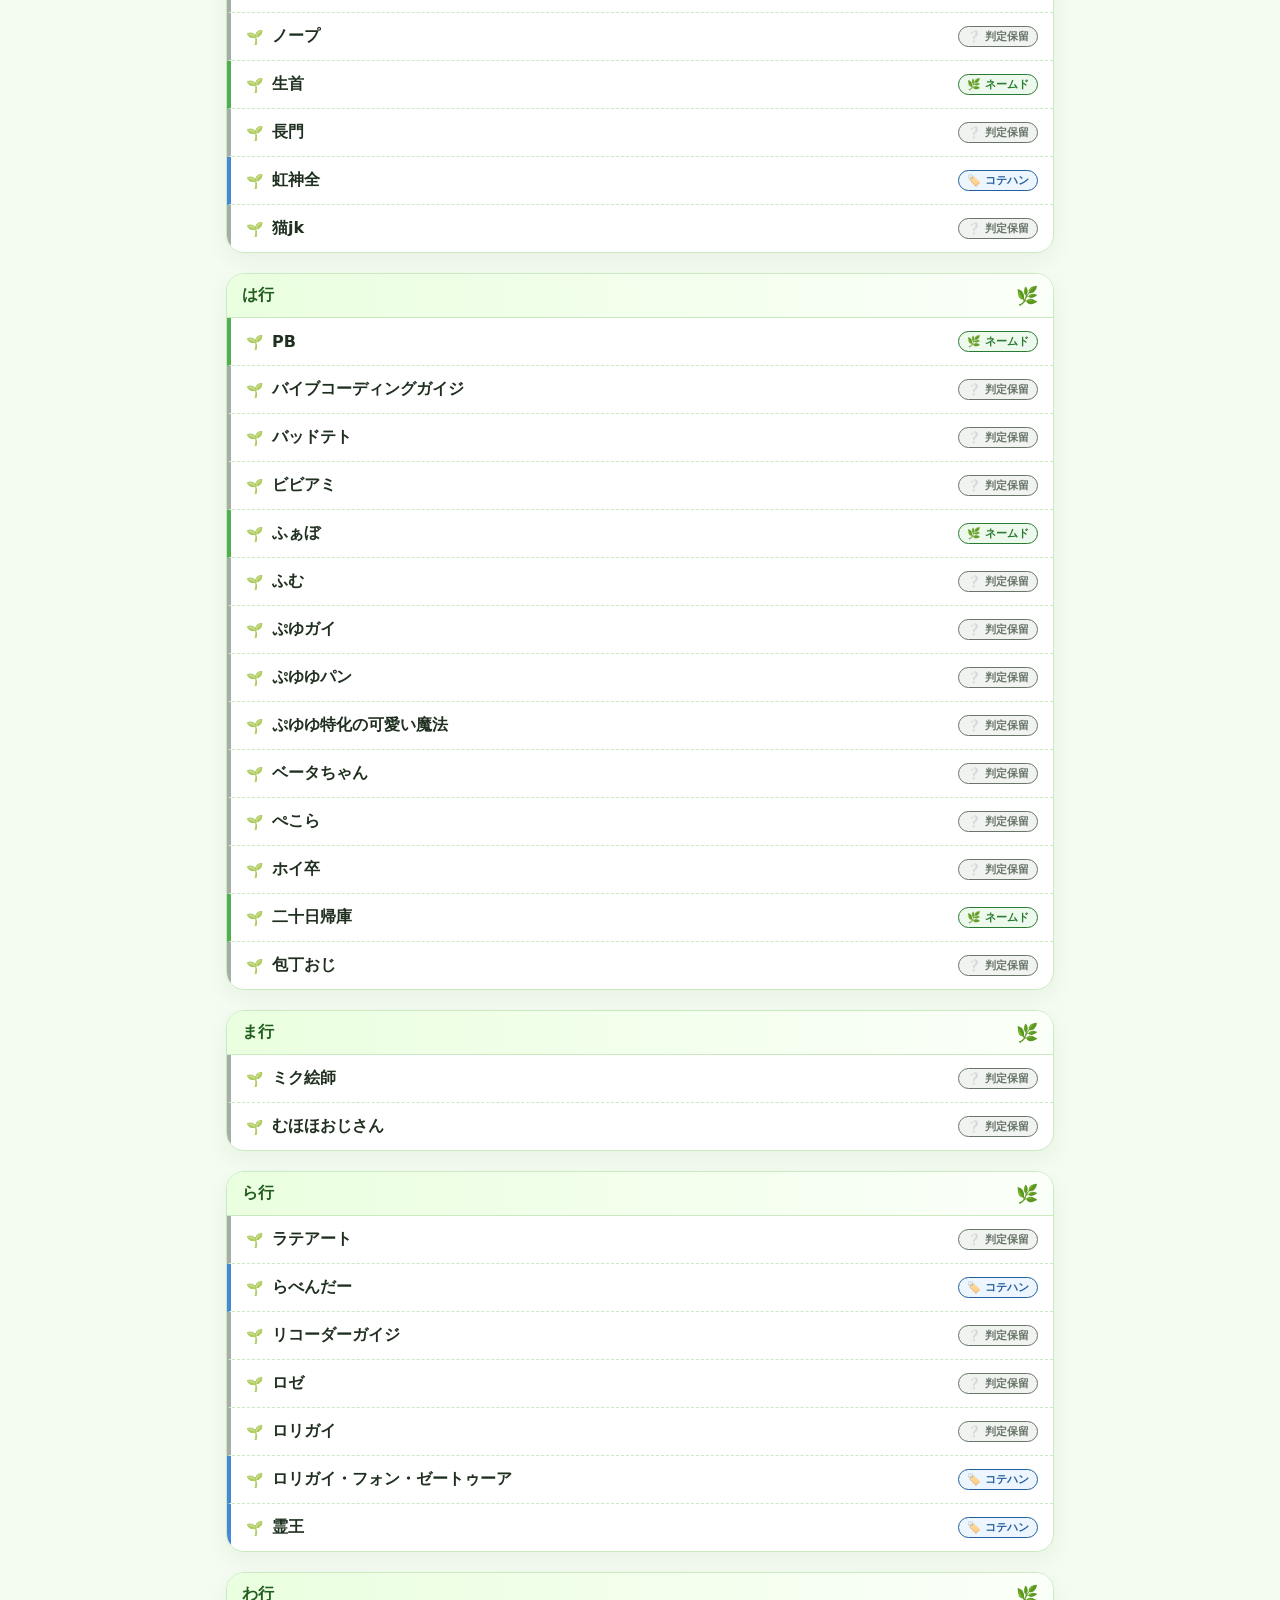
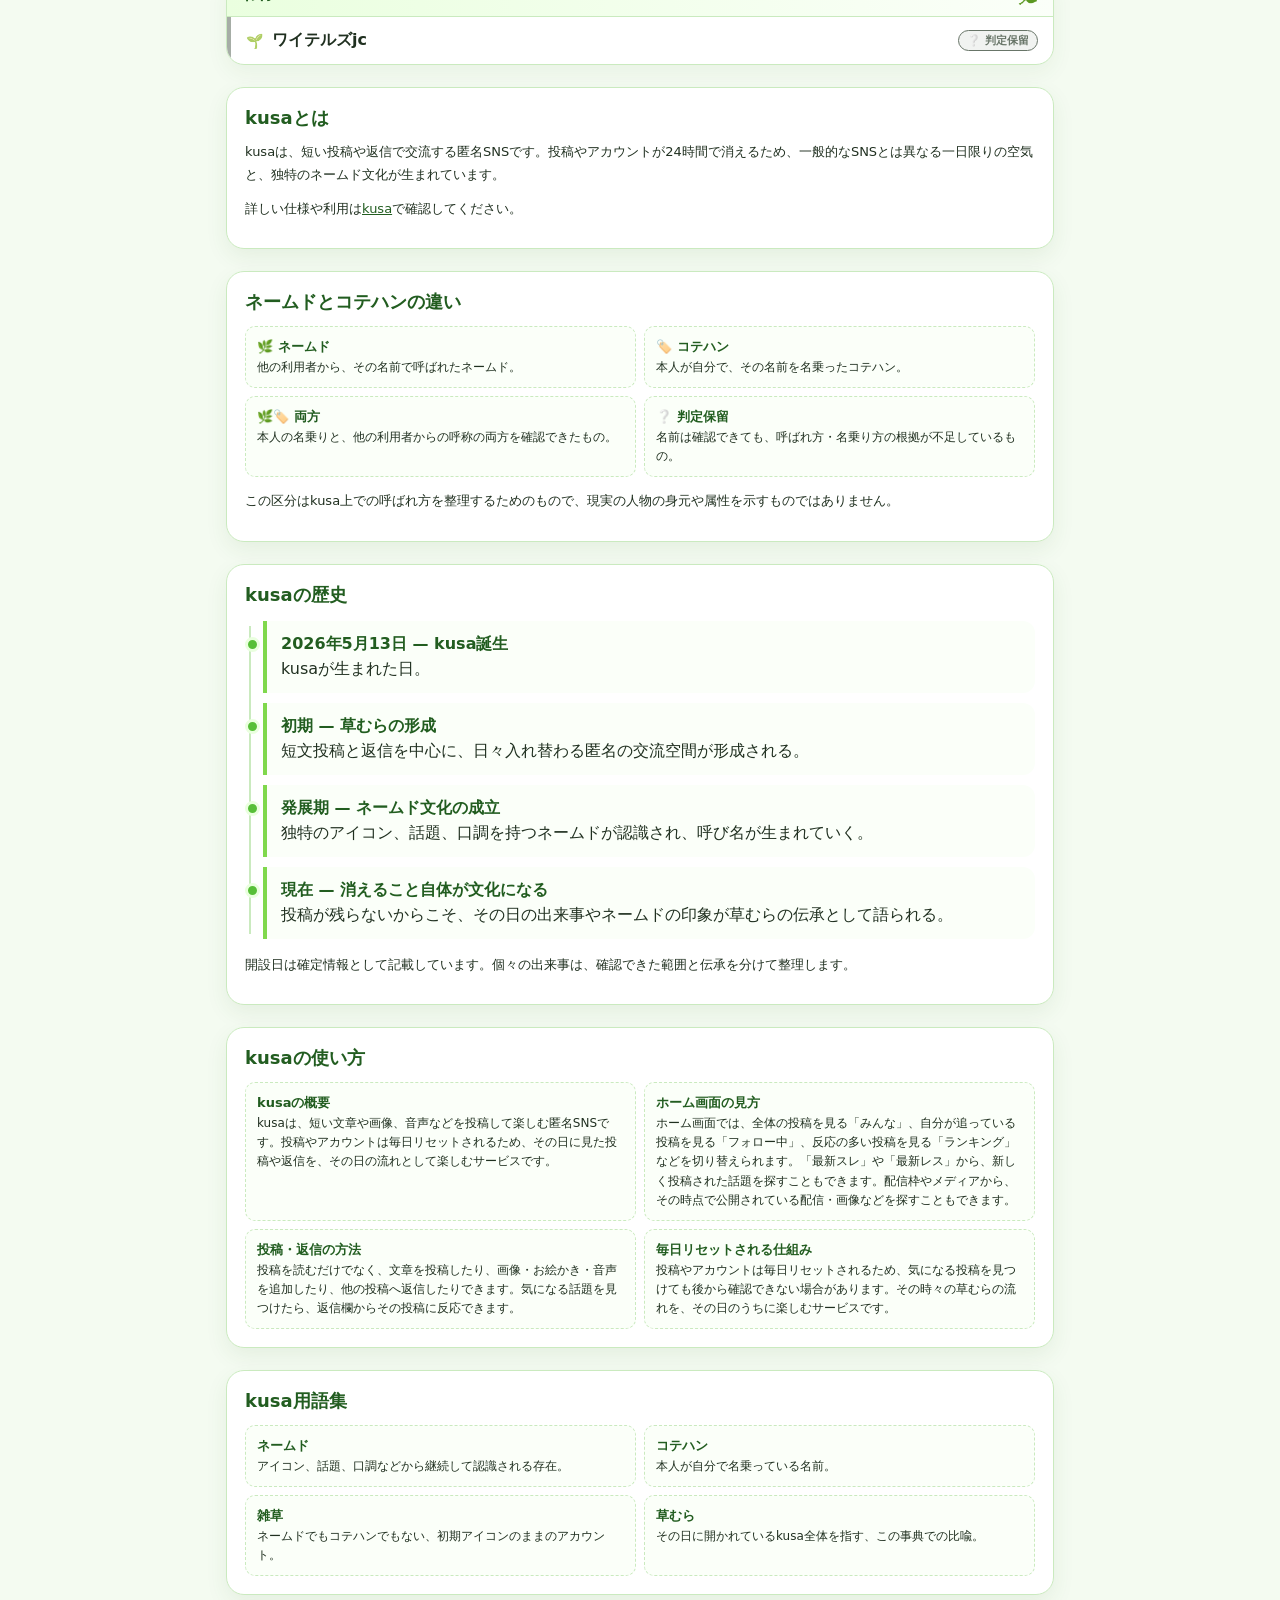
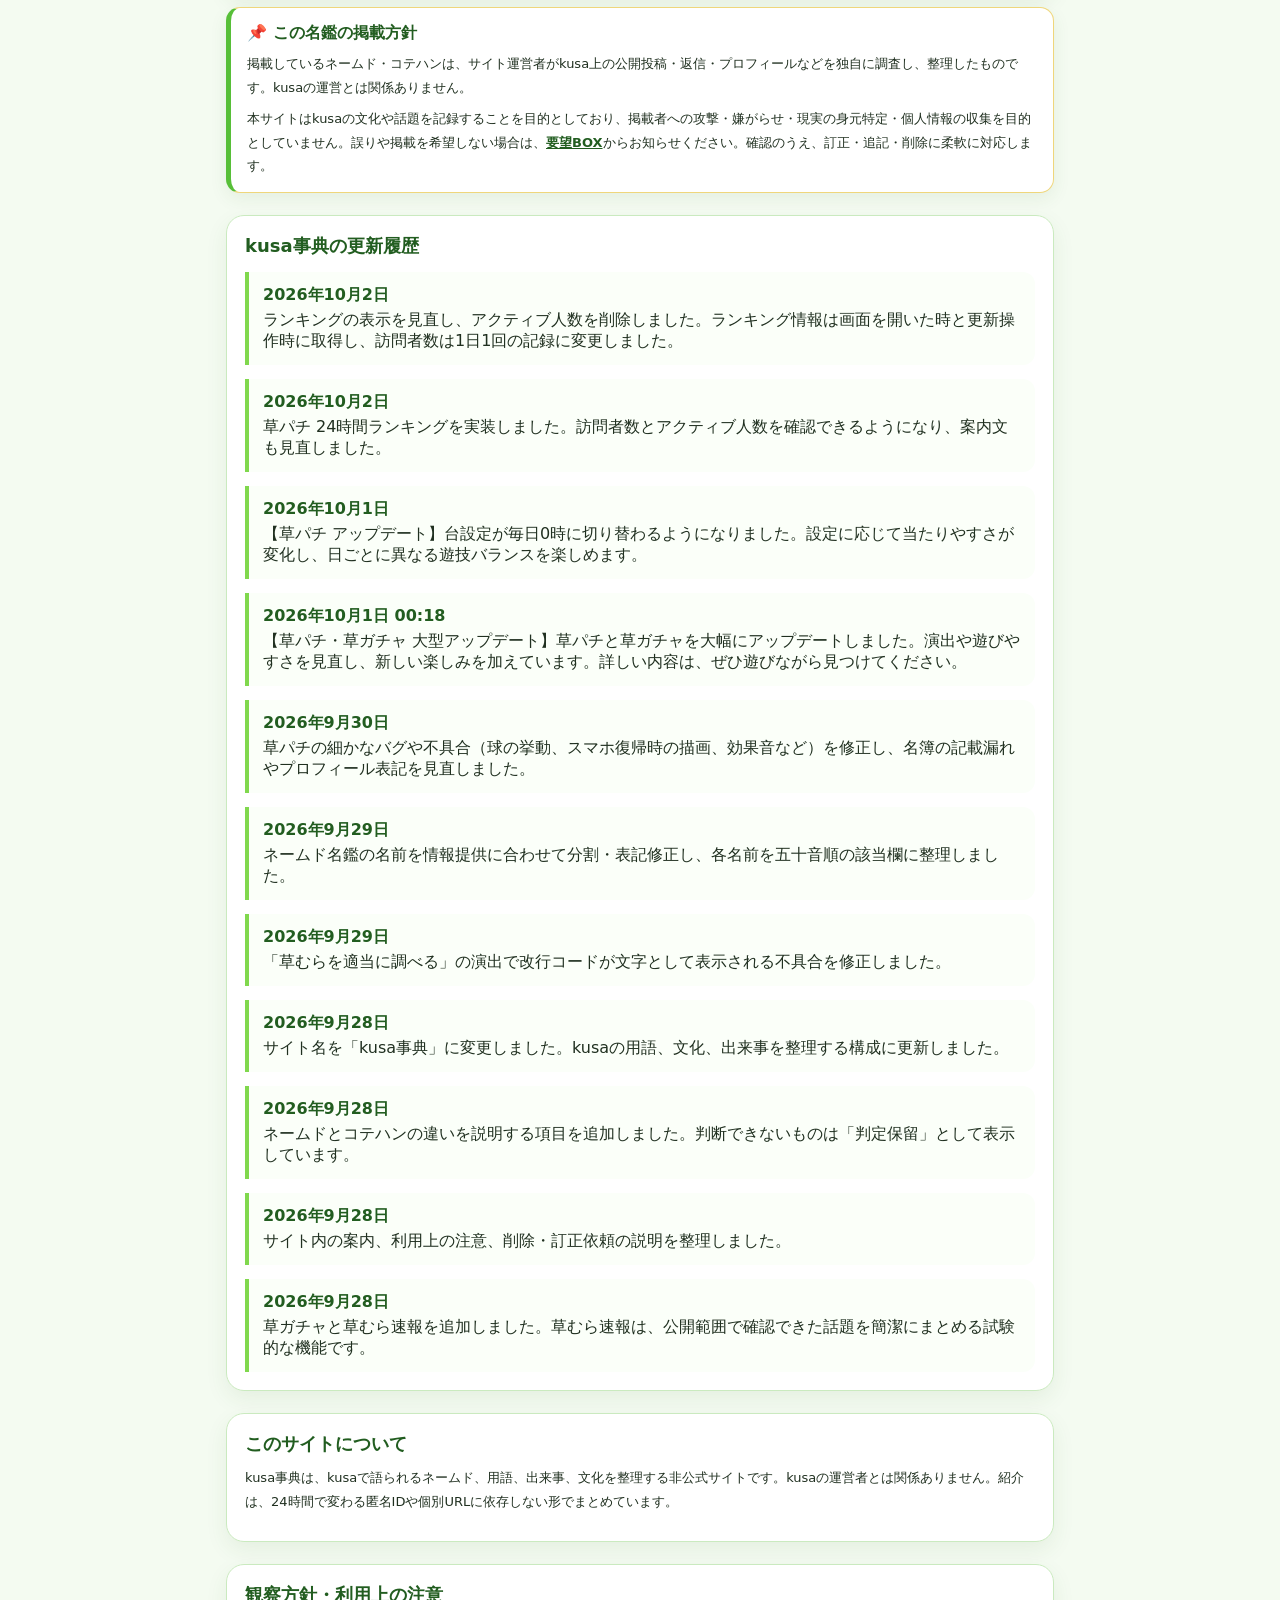
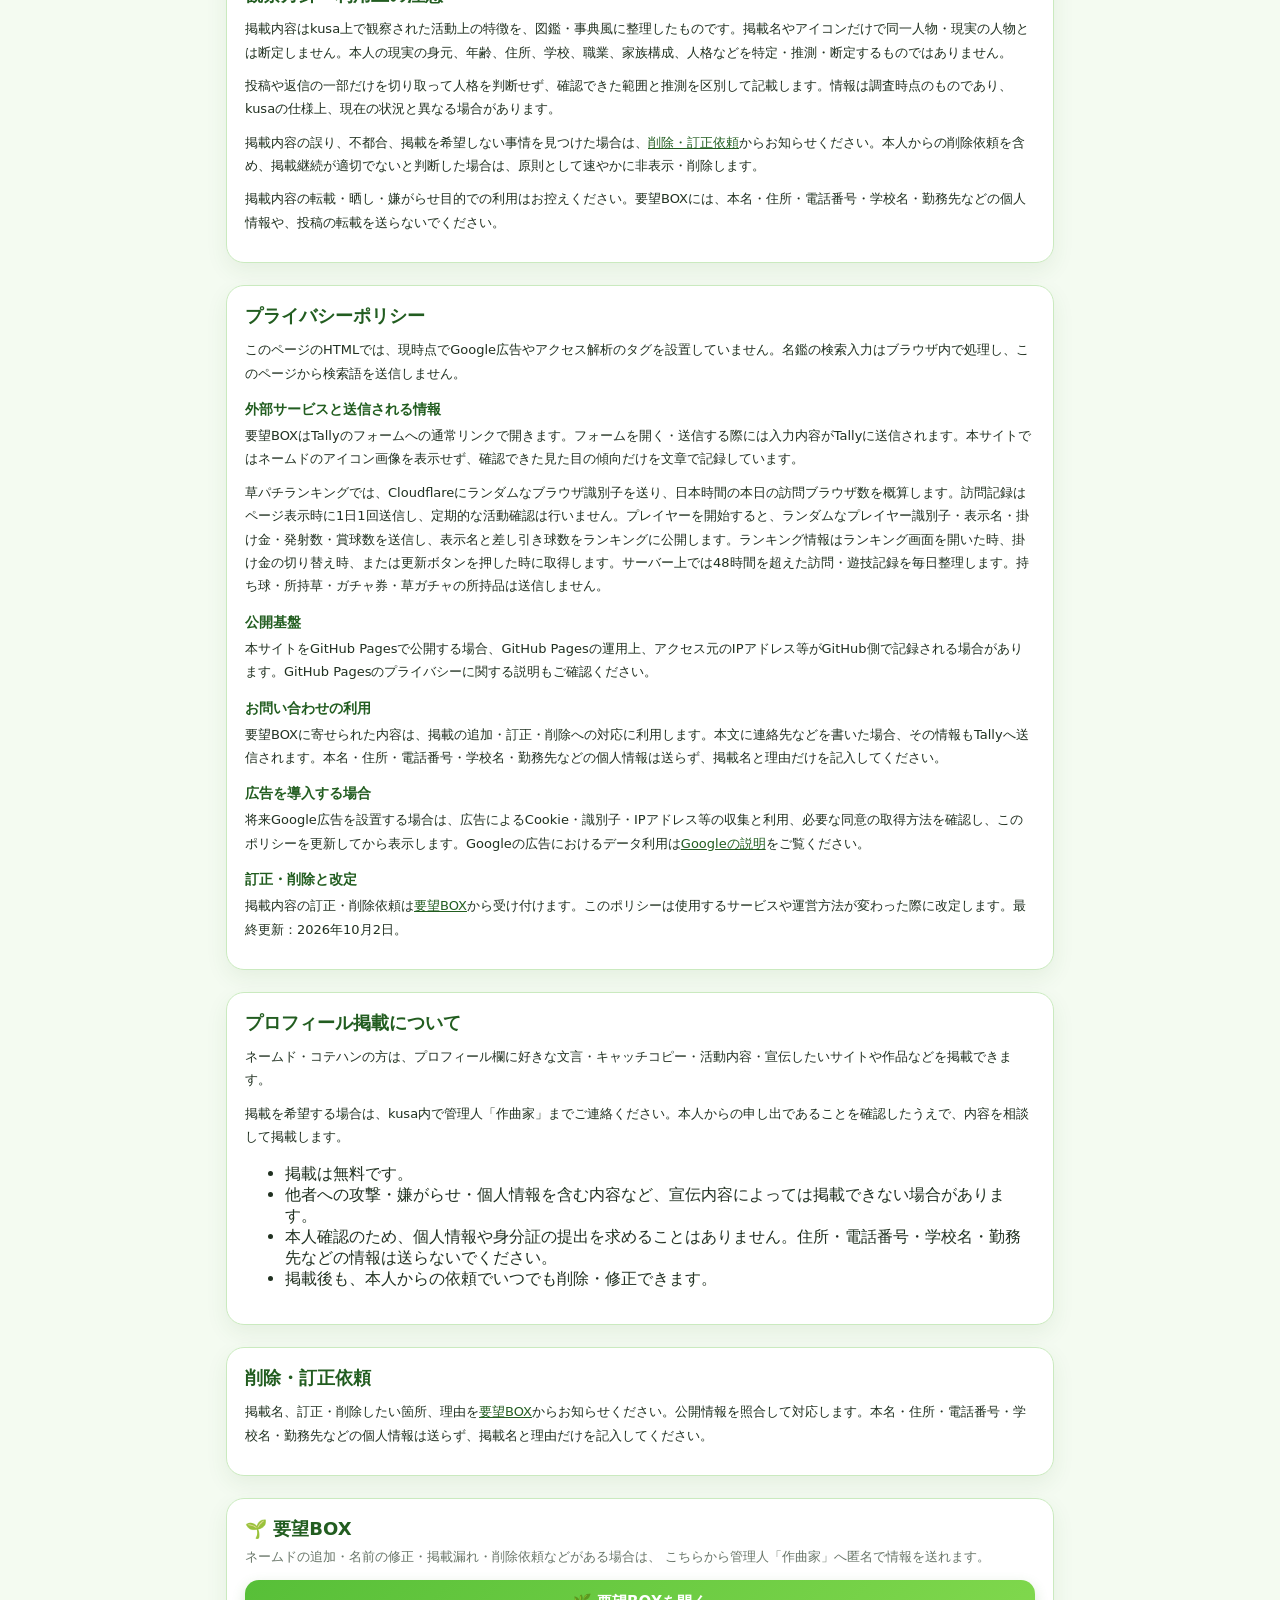
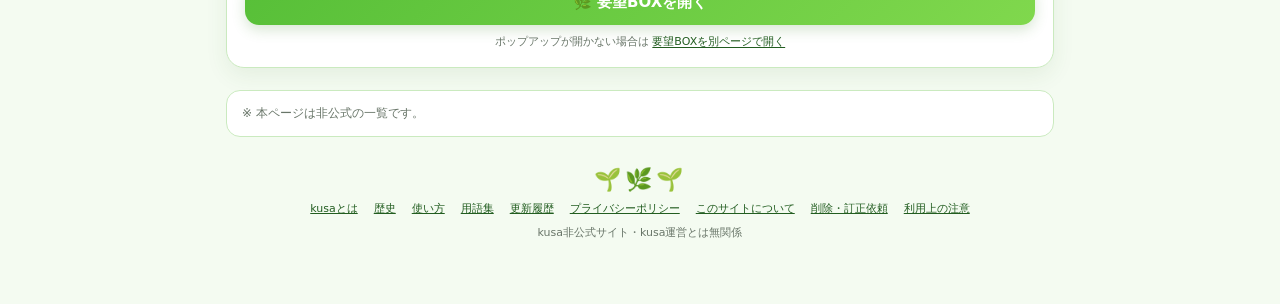
==== commit 498b0987: "Guide old-site visitors through backup and import to kusajiten.com" ====
--- a/kusa_named_directory_final.html
+++ b/kusa_named_directory_final.html
@@ -729,11 +729,11 @@
 <main class="wrap">
   <section class="migration-notice" aria-labelledby="migrationNoticeTitle">
     <div class="migration-notice-copy">
-      <h2 id="migrationNoticeTitle">【重要】サイトURL変更予定とデータ引き継ぎのお知らせ</h2>
-      <p>当サイトは、新しいURLへの移行を予定しています。</p>
+      <h2 id="migrationNoticeTitle">【旧版】新サイトへのデータ引き継ぎ</h2>
+      <p>新版の公開先は <a href="https://kusajiten.com/" rel="noopener">https://kusajiten.com/</a> です。この旧版も、データの引き継ぎ用に引き続き利用できます。</p>
       <p>草パチ・草ガチャのデータはお使いのブラウザに保存されているため、新しいURLへ自動では引き継がれません。移行前に下のボタンからJSONまたはTXTファイルを保存してください。</p>
       <p>バックアップを作成していない場合や、ファイルの紛失・破損などで新しいURLへデータを引き継げなかった場合、データの復旧や補填はできません。また、端末やブラウザの状態によっては引き継ぎを保証できない場合があります。復元が完了するまで、バックアップファイルを大切に保管してください。</p>
-      <p>新しいURLでの復元方法と移行日は、決まり次第このページでお知らせします。</p>
+      <p>引き継ぎ方法：①この旧版で「全データをバックアップ」を押してファイルを保存 → ②新版を開く → ③新版の「データ保存」から保存したファイルを読み込みます。持ち球・草・カードなどが反映されたことを確認してください。</p>
       <p class="migration-data">対象データ：持ち球、所持草、ガチャ券、取得済みカード、全プレイヤー記録、称号、音量設定など</p>
     </div>
     <div class="migration-action">
